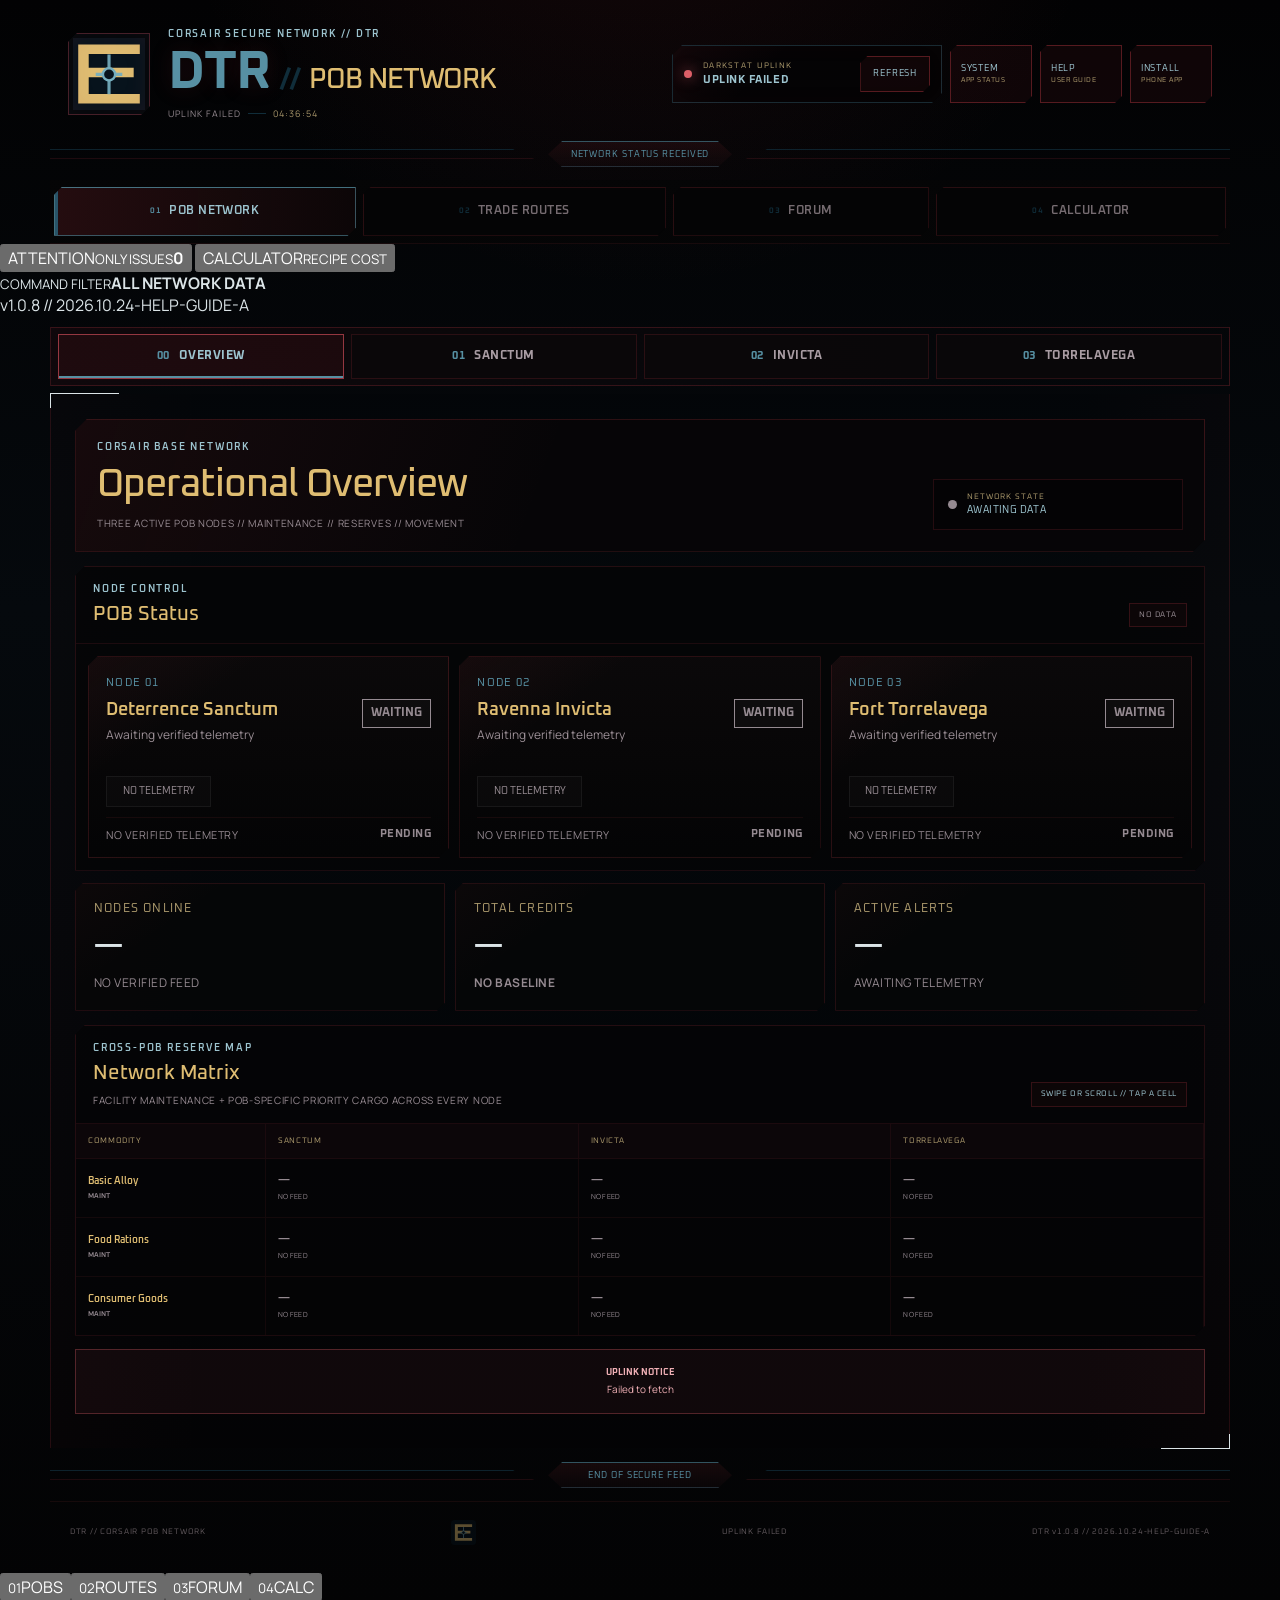
==== index.html @ 197a8290 "Add Slimy's complete searchable DTR Help Guide and 29 screenshots with mobile HELP button and PWA ca" ====
<!doctype html>
<html lang="en">
<head>
  <meta charset="utf-8">
  <meta name="viewport" content="width=device-width,initial-scale=1,viewport-fit=cover">
  <meta name="theme-color" content="#050506">
  <meta name="description" content="DTR Corsair POB Network Control">
  <meta name="application-name" content="DTR Control">
  <meta name="mobile-web-app-capable" content="yes">
  <meta name="apple-mobile-web-app-capable" content="yes">
  <meta name="apple-mobile-web-app-status-bar-style" content="black-translucent">
  <meta name="apple-mobile-web-app-title" content="DTR Control">
  <title>DTR // POB Network</title>
  <link rel="manifest" href="./manifest.webmanifest">
  <link rel="icon" type="image/png" sizes="64x64" href="./assets/favicon-64.png">
  <link rel="apple-touch-icon" sizes="180x180" href="./assets/apple-touch-icon.png">
  <link rel="preconnect" href="https://fonts.googleapis.com">
  <link rel="preconnect" href="https://fonts.gstatic.com" crossorigin>
  <link href="https://fonts.googleapis.com/css2?family=Manrope:wght@400;500;600;700&family=Oxanium:wght@500;600;700&display=swap" rel="stylesheet">
  <link rel="stylesheet" href="./styles.css">
  <link rel="stylesheet" href="./enhancements.css">
  <link rel="stylesheet" href="./dtr-quality.css">
  <link rel="stylesheet" href="./dtr-uplink.css">
  <link rel="stylesheet" href="./dtr-responsive.css">
  <link rel="stylesheet" href="./dtr-calculator.css">
  <link rel="stylesheet" href="./dtr-production.css">
  <link rel="stylesheet" href="./dtr-shipyard.css">
  <link rel="stylesheet" href="./dtr-calculator-mobile.css">
  <link rel="stylesheet" href="./dtr-forum.css">
  <link rel="stylesheet" href="./dtr-avatar.css">
  <link rel="stylesheet" href="./dtr-trade-routes.css">
  <link rel="stylesheet" href="./dtr-ships.css">
</head>
<body>
  <div class="ambient-grid" aria-hidden="true"></div>
  <div class="offline-banner" id="offlineBanner" role="status" aria-live="polite" hidden><strong>OFFLINE MODE</strong><span>LAST VERIFIED CACHE // LIVE TELEMETRY PAUSED</span></div>

  <header class="topbar">
    <div class="brand-shell">
      <div class="brand-sigil" aria-hidden="true"></div>
      <div class="brand-copy">
        <p class="eyebrow">CORSAIR SECURE NETWORK // DTR</p>
        <h1><span class="brand-main">DTR</span><span class="brand-slash">//</span><span class="brand-sub">POB NETWORK</span></h1>
        <div class="brand-meta">
          <span id="headerFreshness" aria-live="polite">AWAITING TELEMETRY</span><i></i>
          <span id="headerClock">--:--:--</span>
        </div>
      </div>
    </div>

    <div class="header-actions">
      <div class="uplink" id="uplink">
        <span class="status-dot" aria-hidden="true"></span>
        <div class="uplink-copy"><small>DARKSTAT UPLINK</small><strong id="statusText">CONNECTING</strong></div>
        <button id="refreshButton" type="button" aria-label="Refresh Darkstat telemetry">REFRESH</button>
      </div>
      <button class="system-button" id="systemButton" type="button" aria-haspopup="dialog" aria-controls="systemPanel"><span>SYSTEM</span><small>APP STATUS</small></button>
      <a class="system-button" id="helpButton" href="./help/guide.html" target="_blank" rel="noopener noreferrer" aria-label="Open the DTR user guide in a new tab"><span>HELP</span><small>USER GUIDE</small></a>
      <button class="install-button" id="installButton" type="button"><span>INSTALL</span><small>PHONE APP</small></button>
    </div>
  </header>

  <div class="transmission-rail" aria-hidden="true"><span>NETWORK STATUS RECEIVED</span></div>

  <nav class="tabs" id="tabs" aria-label="DTR main sections">
    <button class="tab active" type="button" data-view="overview"><span>01</span>POB NETWORK</button>
    <button class="tab" type="button" data-view="trade-routes"><span>02</span>TRADE ROUTES</button>
    <button class="tab" type="button" data-view="forum"><span>03</span>FORUM</button>
    <button class="tab" type="button" data-view="calculator"><span>04</span>CALCULATOR</button>
  </nav>
  <nav class="dtr-pob-subtabs" id="pobTabs" aria-label="POB network views">
    <button class="pob-tab active" type="button" data-view="overview"><span>00</span>OVERVIEW</button>
    <button class="pob-tab" type="button" data-view="deterrence-sanctum"><span>01</span>SANCTUM</button>
    <button class="pob-tab" type="button" data-view="ravenna-invicta"><span>02</span>INVICTA</button>
    <button class="pob-tab" type="button" data-view="fort-torrelavega"><span>03</span>TORRELAVEGA</button>
  </nav>

  <main class="command-frame">
    <section id="overviewView" class="view">
      <div class="network-hero">
        <div class="network-identity">
          <p class="section-kicker">CORSAIR BASE NETWORK</p>
          <h2>Operational Overview</h2>
          <p class="section-subline">Three active POB nodes // maintenance // reserves // movement</p>
        </div>
        <div class="network-state" id="networkState"><i></i><div><small>NETWORK STATE</small><strong>AWAITING DATA</strong></div></div>
      </div>

      <section class="overview-section">
        <div class="section-head compact">
          <div><p class="section-kicker">NODE CONTROL</p><h3>POB Status</h3></div>
          <span class="freshness-chip" id="overviewSync">NO DATA</span>
        </div>
        <div class="overview-grid" id="overviewGrid"></div>
      </section>

      <div class="network-metrics">
        <article><small>NODES ONLINE</small><strong id="metricNodes">—</strong><span id="metricNodesSub">NO VERIFIED FEED</span></article>
        <article><small>TOTAL CREDITS</small><strong id="metricCredits">—</strong><span id="metricCreditsDelta">NO BASELINE</span></article>
        <article><small>ACTIVE ALERTS</small><strong id="metricAlerts">—</strong><span id="metricAlertsSub">MAINTENANCE + HEALTH</span></article>
      </div>

      <section class="matrix-panel">
        <div class="section-head compact">
          <div>
            <p class="section-kicker">CROSS-POB RESERVE MAP</p>
            <h3>Network Matrix</h3>
            <p class="section-subline">Facility maintenance + POB-specific priority cargo across every node</p>
          </div>
          <span class="matrix-hint">SWIPE OR SCROLL // TAP A CELL</span>
        </div>
        <div class="matrix-wrap" id="networkMatrix"></div>
      </section>
    </section>

    <section id="tradeRoutesView" class="view dtr-routes-view" hidden>
      <div class="dtr-routes-hero"><div><p class="section-kicker">DTR TRADE INTELLIGENCE</p>
        <h2>Trade Routes</h2><p>LOADING TRADE ROUTE PLANNER...</p></div></div>
    </section>

    <section id="calculatorView" class="view calculator-view" hidden>
      <div class="calculator-empty">LOADING RECIPE CATALOG…</div>
    </section>


    <section id="forumView" class="view dtr-forum-view" hidden>
      <header class="dtr-forum-hero">
        <div><p class="section-kicker">CORSAIR SECURE NETWORK // COMMUNICATIONS</p><h2>Forum Tools</h2><p>COMPOSE TRANSMISSIONS OR CREATE A FRAMED CHARACTER PORTRAIT.</p></div>
        <em>LOCAL DRAFTS // NO ACCOUNT REQUIRED</em>
      </header>
      <nav class="dtr-forum-tool-tabs" aria-label="Choose a forum tool">
        <button id="dtrForumToolComposer" type="button" data-forum-tool="composer" aria-pressed="true"><span>01</span> FORUM COMPOSER</button>
        <button id="dtrForumToolAvatar" type="button" data-forum-tool="avatar" aria-pressed="false"><span>02</span> AVATAR FRAME</button>
      </nav>
      <div id="dtrForumComposerWorkspace" aria-label="Forum transmission composer">
      <p class="dtr-forum-copy-feedback" id="dtrForumCopyFeedback" role="status" aria-live="polite" hidden></p>
      <nav class="dtr-forum-lenses" role="tablist" aria-label="Forum composer views">
        <button type="button" role="tab" data-forum-lens="write" aria-controls="dtrForumWrite" aria-selected="true">01 WRITE</button>
        <button type="button" role="tab" data-forum-lens="preview" aria-controls="dtrForumPreviewPanel" aria-selected="false">02 PREVIEW</button>
        <button type="button" role="tab" data-forum-lens="code" aria-controls="dtrForumCodePanel" aria-selected="false">03 BB CODE</button>
      </nav>
      <div class="dtr-forum-grid">
        <section class="dtr-forum-panel" id="dtrForumWrite" data-forum-panel="write" aria-label="Write transmission">
          <div class="dtr-forum-panel-head"><strong>01 // WRITE TRANSMISSION</strong><small id="dtrForumCount">0 CHARACTERS</small></div>
          <div class="dtr-forum-fields">
            <label class="dtr-forum-field wide"><span>LOAD SAVED SENDER</span><select id="dtrForumSenderList"><option value="">CUSTOM / ENTER SENDER</option></select><small>ANY CHARACTER MAY SEND. PROFILES ARE STORED ON THIS DEVICE.</small></label>
            <label class="dtr-forum-field"><span>SENDER ID</span><input id="dtrForum_sender" data-forum-field maxlength="100" placeholder="Character or organisation name"></label>
            <label class="dtr-forum-field"><span>ROLE / SIGNATURE TITLE</span><input id="dtrForum_role" data-forum-field maxlength="110" placeholder="Optional rank or title"></label>
            <label class="dtr-forum-field wide"><span>PERSONAL SENDER IMAGE / LEFT (OPTIONAL)</span><input id="dtrForum_leftImage" data-forum-field inputmode="url" type="url" placeholder="https://example.com/your-character.gif"><small>PASTE YOUR OWN CHARACTER IMAGE OR GIF URL. LEFT BLANK BY DEFAULT. SAVED WITH THE SENDER PROFILE.</small></label>
            <label class="dtr-forum-field"><span>LOCATION</span><input id="dtrForum_location" data-forum-field maxlength="150" placeholder="Origin of transmission"></label>
            <label class="dtr-forum-field"><span>RECIPIENT</span><input id="dtrForum_recipient" data-forum-field maxlength="160" placeholder="Recipient / office / organisation"></label>
            <label class="dtr-forum-field"><span>ENCRYPTION</span><input id="dtrForum_encryption" data-forum-field maxlength="130" placeholder="High Encryption / Open Channel / etc."></label>
            <label class="dtr-forum-field"><span>INTERNAL DRAFT SUBJECT (OPTIONAL)</span><input id="dtrForum_subject" data-forum-field maxlength="160" placeholder="Only for organising drafts; not included in forum posts"></label>
            <label class="dtr-forum-field wide"><span>OPENING (OPTIONAL)</span><input id="dtrForum_opening" data-forum-field maxlength="220" placeholder="Elders, fellow Corsairs, ..."></label>
            <div class="dtr-forum-field wide">
              <label class="dtr-forum-message-label" for="dtrForum_message">MESSAGE</label>
              <div class="dtr-forum-tools" role="toolbar" aria-label="BBCode formatting tools">
                <button type="button" data-forum-format="bold">BOLD</button><button type="button" data-forum-format="italic">ITALIC</button>
                <button type="button" data-forum-format="underline">UNDERLINE</button><button type="button" data-forum-format="heading">HEADING</button>
                <button type="button" data-forum-format="quote">QUOTE</button><button type="button" data-forum-format="spoiler">SPOILER</button>
                <button type="button" data-forum-format="image">IMAGE</button><button type="button" data-forum-format="url">LINK</button>
                <button type="button" data-forum-format="list">LIST</button>
              </div>
              <textarea id="dtrForum_message" data-forum-field rows="16" spellcheck="true" placeholder="Write your transmission. Plain text is fine; you can also paste existing [spoiler] and [img] BBCode here."></textarea>
              <small>PLAIN TEXT OR BB CODE // **BOLD** AND ## HEADINGS ARE SUPPORTED.</small>
            </div>
            <label class="dtr-forum-field"><span>SIGN-OFF (OPTIONAL)</span><input id="dtrForum_closing" data-forum-field maxlength="150" placeholder="Con respeto, / Regards, ..."></label>
            <label class="dtr-forum-field"><span>DRAFT NAME</span><input id="dtrForum_draftName" data-forum-field maxlength="100" placeholder="For your local draft archive"></label>
            <details class="dtr-forum-advanced">
              <summary>VISUAL SETTINGS // IMAGE URLS</summary>
              <p class="dtr-forum-image-note">The top banner and footer are optional. The personal sender image is set above. The DTR serpent crest on the right is permanent and cannot be replaced.</p>
              <div class="dtr-forum-fields">
                <label class="dtr-forum-field wide"><span>TOP BANNER</span><input id="dtrForum_topImage" data-forum-field inputmode="url" placeholder="https://..."></label>
                <div class="dtr-forum-field dtr-forum-fixed-crest" aria-label="Fixed DTR serpent logo on right"><strong>DTR SERPENT CREST / RIGHT (FIXED)</strong><img src="https://i.imgur.com/QFFOGWY.png" alt="Red DTR Corsair serpent emblem" loading="lazy"><small>ALWAYS SHOWN ON THE RIGHT OF THE MESSAGE HEADER.</small></div>
                <label class="dtr-forum-field wide"><span>FOOTER IMAGE</span><input id="dtrForum_footerImage" data-forum-field inputmode="url" placeholder="https://..."></label>
              </div>
            </details>
          </div>
          <div class="dtr-forum-actions">
            <button type="button" class="primary" data-forum-action="copy">COPY BB CODE</button>
            <button type="button" data-forum-action="save">SAVE DRAFT</button>
            <button type="button" data-forum-action="saveSender">SAVE SENDER</button>
            <button type="button" data-forum-action="clear">CLEAR MESSAGE</button>
          </div>
          <div class="dtr-forum-actions">
            <select id="dtrForumDraftList" aria-label="Saved drafts"><option value="">SELECT A SAVED DRAFT</option></select>
            <button type="button" data-forum-action="load">LOAD DRAFT</button>
            <button type="button" class="danger" data-forum-action="delete">DELETE DRAFT</button>
            <button type="button" class="danger" data-forum-action="removeSender">REMOVE SENDER</button>
            <small id="dtrForumDraftCount">0 SAVED</small>
          </div>
          <p class="dtr-forum-status" id="dtrForumStatus" aria-live="polite">LOCAL AUTOSAVE ACTIVE</p>
          <p class="dtr-forum-hint">CURRENT TEXT, SAVED DRAFTS AND SENDER PROFILES STAY IN YOUR BROWSER. NOTHING IS UPLOADED TO GITHUB.</p>
        </section>
        <section class="dtr-forum-panel" id="dtrForumPreviewPanel" data-forum-panel="preview" aria-label="Live preview">
          <div class="dtr-forum-panel-head"><strong>02 // LIVE FORUM PREVIEW</strong><small>APPROXIMATE RENDER</small></div>
          <div id="dtrForumPreview" class="dtr-forum-preview-frame"></div>
          <div class="dtr-forum-actions"><button type="button" class="primary" data-forum-action="copy">COPY BB CODE</button></div>
        </section>
        <section class="dtr-forum-panel" id="dtrForumCodePanel" data-forum-panel="code" aria-label="Generated forum BBCode">
          <div class="dtr-forum-panel-head"><strong>03 // GENERATED FORUM BB CODE</strong><small>READY TO PASTE</small></div>
          <textarea id="dtrForumCode" class="dtr-forum-code" readonly spellcheck="false" aria-label="Generated forum BBCode"></textarea>
          <div class="dtr-forum-actions"><button type="button" class="primary" data-forum-action="copy">COPY BB CODE</button></div>
        </section>
      </div>
      </div>
      <section class="dtr-avatar-tool" aria-label="Forum avatar frame tool" id="dtrAvatarTool" hidden>
        <header class="dtr-avatar-header"><div><small>FORUM TOOLS // PORTRAIT EDITOR</small><h3>Avatar Frame Tool</h3>
          <p>Upload a portrait, position it beneath the DTR frame and export a finished forum avatar.</p></div><span>200 × 233 PX</span></header>
        <div class="dtr-avatar-layout">
          <div class="dtr-avatar-preview"><canvas id="dtrAvatarCanvas" width="200" height="233" aria-label="Draggable DTR avatar preview"></canvas>
            <small>DRAG THE PORTRAIT TO REPOSITION</small></div>
          <div class="dtr-avatar-controls">
            <label class="dtr-avatar-upload"><span>UPLOAD PORTRAIT</span><input id="dtrAvatarFile" type="file" accept="image/png,image/jpeg,image/webp"></label>
            <div class="dtr-avatar-fit-actions" role="group" aria-label="Portrait sizing">
              <button id="dtrAvatarFit" type="button" disabled>FIT IMAGE <small>SHOW WHOLE PORTRAIT</small></button>
              <button id="dtrAvatarFill" type="button" disabled>FILL FRAME <small>COVER THE FRAME</small></button>
            </div>
            <label for="dtrAvatarZoom">ZOOM <output id="dtrAvatarZoomValue" for="dtrAvatarZoom">100%</output>
              <input id="dtrAvatarZoom" type="range" min="0.02" max="4" step=".01" value="1" aria-label="Portrait zoom 2 to 400 percent"></label>
            <div class="dtr-avatar-move">
              <span>FINE POSITIONING <small>OR DRAG THE IMAGE</small></span>
              <div class="dtr-avatar-nudge" role="group" aria-label="Move portrait">
                <button type="button" data-avatar-nudge="left" aria-label="Move portrait left" disabled>←</button>
                <button type="button" data-avatar-nudge="up" aria-label="Move portrait up" disabled>↑</button>
                <button type="button" data-avatar-nudge="down" aria-label="Move portrait down" disabled>↓</button>
                <button type="button" data-avatar-nudge="right" aria-label="Move portrait right" disabled>→</button>
              </div>
            </div>
            <div class="dtr-avatar-actions"><button id="dtrAvatarReset" type="button" disabled>RESET POSITION</button>
              <button id="dtrAvatarDownload" class="primary" type="button" disabled>DOWNLOAD PNG</button></div>
            <p id="dtrAvatarStatus" role="status">LOADING DTR FRAME...</p>
            <p class="dtr-avatar-note">FIT shows the entire picture on a dark background; FILL covers the frame. Drag or use the arrows to reposition. Your image stays on this device. Export: original 200 × 233 px PNG.</p>
          </div>
        </div>
      </section>
    </section>

    <section id="detailView" class="view" hidden>
      <div class="base-hero">
        <div class="base-hero-copy">
          <p class="section-kicker" id="detailKicker">POB DETAIL</p>
          <h2 id="detailName">—</h2>
          <p class="location-line" id="detailLocation">Awaiting telemetry</p>
          <div class="hero-delta" id="detailDelta">NO BASELINE SNAPSHOT</div>
        </div>
        <div class="hero-sigil" aria-hidden="true"></div>
        <div class="base-hero-telemetry">
          <div class="hero-health">
            <div class="hero-health-head"><small>STRUCTURAL INTEGRITY</small><span class="health-badge" id="detailHealthBadge">—</span></div>
            <div class="meter" aria-hidden="true"><span id="healthMeter"></span></div>
          </div>
          <div class="hero-sync"><small>LAST VERIFIED SYNC</small><strong id="syncValue">—</strong><span id="syncMode">—</span></div>
        </div>
      </div>

      <div class="stat-grid compact-stats">
        <article class="stat-card"><span class="card-index">01</span><small>BASE CREDITS</small><strong id="creditsValue">—</strong><span class="delta" id="creditsDelta">—</span></article>
        <article class="stat-card"><span class="card-index">02</span><small>FREE STORAGE</small><strong id="storageValue">—</strong><span class="delta" id="storageDelta">—</span></article>
      </div>

      <section class="maintenance-panel">
        <div class="section-head compact">
          <div><p class="section-kicker">FACILITY MAINTENANCE</p><h3>Daily Operating Reserves</h3><p class="section-subline">Basic Alloy // Food Rations // Consumer Goods</p></div>
          <span class="facility-state" id="facilityState">CHECKING</span>
        </div>
        <div class="maintenance-grid" id="maintenanceGrid"></div>
      </section>

      <section class="production-panel" id="productionPanel" hidden>
        <div class="section-head compact">
          <div><p class="section-kicker">TORRELAVEGA PRODUCTION</p><h3>Production Modules</h3><p class="section-subline">Wildcat Gold // Basic Alloy // live material capacity</p></div>
          <span class="production-state" id="productionState">CHECKING</span>
        </div>
        <div id="productionGrid"></div>
      </section>

      <section class="dtr-yard-panel" id="shipyardPanel" hidden>
        <div class="section-head compact">
          <div><p class="section-kicker">INVICTA // CAPITAL ASSEMBLY</p><h3>Shipyard Control</h3>
            <p class="section-subline">Murmillo // Legate // Consul // Archon // live inventory &amp; build requirements</p></div>
          <span class="dtr-yard-state" id="shipyardState">CHECKING</span>
        </div>
        <div class="dtr-yard-hulls" id="shipyardHulls" role="group" aria-label="Select an Invicta shipyard hull"></div>
        <div class="dtr-yard-detail" id="shipyardDetails" aria-live="polite"></div>
      </section>

      <section class="watch-panel">
        <div class="section-head compact">
          <div><p class="section-kicker">POB PRIORITY STOCK</p><h3>Pinned Cargo</h3><p class="section-subline">Each POB keeps its own pins // star commodities in this base's manifest</p></div>
          <span class="watch-count" id="watchCount">0 PINNED</span>
        </div>
        <div class="watch-grid" id="watchGrid"></div>
      </section>

      <section class="inventory-panel">
        <div class="inventory-head">
          <div><p class="section-kicker">CARGO MANIFEST</p><h3>Base Inventory</h3><p class="section-subline">Live stock // quotations // POB pin controls</p></div>
          <div class="inventory-tools">
            <div class="filter-segments" id="inventoryFilters">
              <button class="active" data-filter="all" type="button">ALL</button>
              <button data-filter="watch" type="button">PINNED</button>
              <button data-filter="buy" type="button">BASE BUYS</button>
              <button data-filter="sell" type="button">BASE SELLS</button>
            </div>
            <label class="search"><span class="sr-only">Search inventory</span><input id="inventorySearch" type="search" placeholder="SEARCH COMMODITIES…"></label>
          </div>
        </div>
        <div class="table-wrap">
          <table>
            <thead><tr><th>PIN</th><th>ITEM</th><th>QUANTITY</th><th>BASE BUYS</th><th>BASE SELLS</th><th>STOCK LEVEL</th></tr></thead>
            <tbody id="inventoryBody"></tbody>
          </table>
        </div>
        <div class="empty-state" id="inventoryEmpty" hidden>NO MATCHING COMMODITY FOUND.</div>
      </section>
    </section>

    <section id="errorView" class="error-box" role="alert" hidden><strong>UPLINK NOTICE</strong><span id="errorText">Darkstat could not be reached.</span></section>
  </main>

  <div class="transmission-rail transmission-rail-end" aria-hidden="true"><span>END OF SECURE FEED</span></div>
  <footer><span>DTR // CORSAIR POB NETWORK</span><span class="footer-sigil" aria-hidden="true"></span><span id="footerState">AWAITING TELEMETRY</span></footer>

  <aside class="system-overlay" id="systemPanel" role="dialog" aria-modal="true" aria-labelledby="systemTitle" hidden>
    <section class="system-sheet">
      <header><div><small>DTR NETWORK DIAGNOSTICS</small><strong id="systemTitle">SYSTEM CHECK</strong></div><button id="systemClose" type="button">CLOSE</button></header>
      <div class="system-overall" id="systemOverall"><i></i><div><strong>CHECKING</strong><span>Collecting app status.</span></div></div>
      <div class="system-grid" id="systemGrid"></div>
      <div class="system-actions"><button id="systemRefresh" type="button">RUN CHECK</button><button id="systemInstall" type="button">INSTALL APP</button></div>
    </section>
  </aside>

  <aside class="install-sheet" id="installSheet" role="dialog" aria-modal="true" aria-labelledby="installTitle" hidden>
    <div><small>DTR COMMAND APP</small><strong id="installTitle">INSTALL ON THIS DEVICE</strong><span id="installMessage">Add DTR to your home screen.</span></div>
    <div class="install-actions"><button id="installPrimary" type="button">INSTALL</button><button id="installClose" type="button">LATER</button></div>
  </aside>

  <script src="./dtr-pwa.js"></script>
  <script src="./recipe-catalog.js"></script>
  <script src="./app.js"></script>
  <script src="./dtr-procurement-prices.js"></script>
  <script src="./dtr-calculator.js"></script>
  <script src="./dtr-production.js"></script>
  <script src="./dtr-shipyard.js"></script>
  <script src="./dtr-forum.js"></script>
  <script src="./dtr-avatar.js"></script>
  <script src="./dtr-quality.js"></script>
  <script src="./dtr-uplink.js"></script>
  <script type="module" src="./dtr-trade-routes.mjs"></script>
</body>
</html>
---- styles.css ----
:root{color-scheme:dark;--bg:#05090d;--bg2:#091118;--panel:rgba(7,13,18,.94);--panel2:rgba(10,18,24,.98);--line:rgba(64,117,138,.34);--line-hot:rgba(88,153,172,.72);--red:#285367;--red-bright:#5790a3;--red-deep:#102d3a;--rose:#9dc4cf;--gold:#dfbd72;--gold-soft:#a9976b;--text:#dbe4e7;--muted:#71848c;--good:#62c998;--warn:#d2a767;--bad:#dc5f68;--sigil:none}*{box-sizing:border-box}html{min-width:320px;background:#000;scroll-behavior:smooth}body{margin:0;min-height:100vh;color:var(--text);background:radial-gradient(circle at 50% -12%,rgba(157,48,57,.13),transparent 30rem),linear-gradient(180deg,#020203,var(--bg) 38%,#030304);font-family:"Manrope",system-ui,-apple-system,"Segoe UI",sans-serif;overflow-x:hidden}body::before{content:"";position:fixed;inset:0;z-index:-3;pointer-events:none;background:linear-gradient(rgba(255,255,255,.008) 1px,transparent 1px),linear-gradient(90deg,rgba(255,255,255,.006) 1px,transparent 1px);background-size:4px 4px;mask-image:linear-gradient(to bottom,rgba(0,0,0,.65),transparent 80%)}body::after{content:"";position:fixed;inset:0;z-index:99;pointer-events:none;background:repeating-linear-gradient(to bottom,rgba(255,255,255,.008) 0,rgba(255,255,255,.008) 1px,transparent 1px,transparent 4px);opacity:.24;mix-blend-mode:soft-light}button,input{font:inherit}button{-webkit-tap-highlight-color:transparent}.modal-open{overflow:hidden}.ambient-grid{position:fixed;left:50%;top:21rem;width:min(980px,105vw);aspect-ratio:1;z-index:-2;translate:-50% 0;opacity:.022;background:var(--sigil) center/contain no-repeat;filter:grayscale(1) sepia(.5) saturate(1.5);pointer-events:none}.topbar,.tabs,.command-frame,footer,.transmission-rail{width:min(1180px,calc(100% - 32px));margin-inline:auto}.topbar{padding:28px 18px 18px;display:flex;justify-content:space-between;align-items:center;gap:24px}.brand-shell{min-width:0;display:flex;align-items:center;gap:18px}.brand-sigil{width:82px;height:82px;flex:0 0 auto;border:1px solid rgba(157,48,57,.42);background:var(--sigil) center/112% no-repeat;box-shadow:inset 0 0 0 4px rgba(0,0,0,.58),inset 0 0 24px rgba(157,48,57,.14),0 0 22px rgba(157,48,57,.08);clip-path:polygon(9px 0,100% 0,100% calc(100% - 9px),calc(100% - 9px) 100%,0 100%,0 9px)}.brand-copy{min-width:0}.eyebrow,.section-kicker{margin:0 0 6px;color:var(--rose);font-family:"Oxanium",sans-serif;font-size:10px;font-weight:600;letter-spacing:.18em}.brand-copy h1{display:flex;align-items:baseline;gap:9px;margin:0;line-height:.94;white-space:nowrap;font-family:"Oxanium",sans-serif;letter-spacing:-.035em}.brand-main{color:var(--red-bright);font-size:clamp(33px,5.8vw,54px);font-weight:700;text-shadow:0 0 22px rgba(157,48,57,.18)}.brand-slash{color:var(--red-deep);font-size:clamp(19px,3vw,29px)}.brand-sub{color:var(--gold);font-size:clamp(17px,3vw,28px);font-weight:500}.brand-meta{margin-top:9px;display:flex;align-items:center;flex-wrap:wrap;gap:7px;color:var(--gold-soft);font-size:9px;letter-spacing:.11em}.brand-meta i{width:18px;height:1px;background:var(--red-deep)}.header-actions{display:flex;align-items:stretch;gap:8px}.uplink{display:grid;grid-template-columns:auto 1fr auto;align-items:center;gap:11px;min-width:270px;padding:10px 11px;border:1px solid var(--line);background:linear-gradient(135deg,rgba(157,48,57,.08),transparent 36%),rgba(4,4,5,.92);clip-path:polygon(10px 0,100% 0,100% calc(100% - 10px),calc(100% - 10px) 100%,0 100%,0 10px);box-shadow:inset 0 0 24px rgba(157,48,57,.035)}.status-dot{width:8px;height:8px;border-radius:50%;background:var(--warn);box-shadow:0 0 14px rgba(210,167,103,.75)}.uplink-copy small{display:block;color:var(--gold-soft);font-family:"Oxanium",sans-serif;font-size:8px;letter-spacing:.16em}.uplink-copy strong{display:block;margin-top:2px;color:var(--rose);font-family:"Oxanium",sans-serif;font-size:11px;letter-spacing:.05em}.uplink button,.system-button,.install-button{border:1px solid rgba(157,48,57,.5);color:var(--rose);background:rgba(74,20,26,.18);font-family:"Oxanium",sans-serif;cursor:pointer;clip-path:polygon(7px 0,100% 0,100% calc(100% - 7px),calc(100% - 7px) 100%,0 100%,0 7px)}.uplink button{min-height:36px;padding:0 12px;font-size:9px;letter-spacing:.09em}.system-button,.install-button{min-width:82px;padding:7px 10px;display:flex;flex-direction:column;align-items:flex-start;justify-content:center;gap:1px}.system-button span,.install-button span{font-size:9px;letter-spacing:.08em}.system-button small,.install-button small{color:var(--gold-soft);font-size:7px;letter-spacing:.08em}.uplink button:hover,.system-button:hover,.install-button:hover,.uplink button:focus-visible,.system-button:focus-visible,.install-button:focus-visible{outline:none;border-color:var(--red-bright);background:rgba(157,48,57,.18)}.uplink[data-state=live] .status-dot{background:var(--good);box-shadow:0 0 14px rgba(98,201,152,.72)}.uplink[data-state=cache] .status-dot{background:var(--warn)}.uplink[data-state=error] .status-dot{background:var(--bad);box-shadow:0 0 14px rgba(220,95,104,.72)}.offline-banner{position:sticky;top:0;z-index:120;padding:8px 14px;display:flex;justify-content:center;gap:10px;background:#351015;border-bottom:1px solid var(--line-hot);color:var(--rose);font:9px "Oxanium",sans-serif;letter-spacing:.08em}.offline-banner span{color:var(--gold-soft)}.transmission-rail{position:relative;height:31px;margin-top:1px;margin-bottom:10px;display:flex;align-items:center;justify-content:center;color:var(--red-bright);font:9px "Oxanium",sans-serif;letter-spacing:.1em;text-transform:uppercase}.transmission-rail::before,.transmission-rail::after{content:"";position:absolute;top:50%;width:calc(50% - 105px);height:8px;translate:0 -50%;border-top:1px solid var(--red-deep);border-bottom:1px solid rgba(157,48,57,.18)}.transmission-rail::before{left:0;clip-path:polygon(0 0,calc(100% - 22px) 0,100% 100%,0 100%)}.transmission-rail::after{right:0;clip-path:polygon(22px 0,100% 0,100% 100%,0 100%)}.transmission-rail span{position:relative;min-width:184px;padding:7px 18px 6px;border-top:1px solid var(--line-hot);border-bottom:1px solid var(--line);text-align:center;background:linear-gradient(180deg,rgba(157,48,57,.12),rgba(157,48,57,.035));clip-path:polygon(14px 0,calc(100% - 14px) 0,100% 50%,calc(100% - 14px) 100%,14px 100%,0 50%)}.tabs{position:sticky;top:0;z-index:80;padding:7px 4px;display:flex;gap:7px;overflow-x:auto;background:linear-gradient(180deg,rgba(5,5,6,.98),rgba(5,5,6,.9));backdrop-filter:blur(12px);border-bottom:1px solid rgba(157,48,57,.12);scrollbar-width:thin;scrollbar-color:var(--red-deep) transparent}.tab{flex:1 0 auto;min-height:43px;padding:0 14px;display:inline-flex;align-items:center;justify-content:center;gap:8px;border:1px solid rgba(157,48,57,.24);color:#766c71;background:rgba(5,5,6,.76);font:600 10px "Oxanium",sans-serif;letter-spacing:.04em;cursor:pointer;clip-path:polygon(8px 0,100% 0,100% calc(100% - 8px),calc(100% - 8px) 100%,0 100%,0 8px)}.tab span{color:var(--red-deep);font-size:8px}.tab:hover{color:var(--rose);border-color:rgba(157,48,57,.45)}.tab.active{color:var(--rose);border-color:var(--line-hot);background:linear-gradient(90deg,rgba(157,48,57,.2),rgba(157,48,57,.04)),rgba(7,5,6,.96);box-shadow:inset 3px 0 0 var(--red)}.tab.active span{color:var(--red-bright)}.command-frame{position:relative;margin-top:8px;padding:25px 24px 34px;border-left:1px solid rgba(157,48,57,.2);border-right:1px solid rgba(157,48,57,.2);background:linear-gradient(90deg,rgba(157,48,57,.024),transparent 13%,transparent 87%,rgba(157,48,57,.024)),rgba(0,0,0,.13)}.command-frame::before,.command-frame::after{content:"";position:absolute;width:68px;height:14px;border-color:var(--red-deep);pointer-events:none}.command-frame::before{left:-1px;top:-1px;border-left:1px solid;border-top:1px solid}.command-frame::after{right:-1px;bottom:-1px;border-right:1px solid;border-bottom:1px solid}.network-hero,.base-hero{position:relative;overflow:hidden;display:flex;align-items:flex-end;justify-content:space-between;gap:20px;padding:21px;border:1px solid rgba(157,48,57,.25);background:linear-gradient(110deg,rgba(157,48,57,.11),transparent 42%),rgba(7,6,7,.82);clip-path:polygon(12px 0,100% 0,100% calc(100% - 12px),calc(100% - 12px) 100%,0 100%,0 12px)}.network-hero h2,.base-hero h2{margin:0;color:var(--gold);font:500 clamp(25px,4vw,39px) "Oxanium",sans-serif;letter-spacing:-.025em}.section-subline,.location-line{margin:7px 0 0;color:#6f646a;font-size:10px;letter-spacing:.07em;text-transform:uppercase}.network-state{display:flex;align-items:center;gap:10px;min-width:250px;padding:12px 14px;border:1px solid rgba(157,48,57,.22);background:rgba(0,0,0,.34)}.network-state i,.system-overall i{width:9px;height:9px;border-radius:50%;background:var(--muted)}.network-state small{display:block;color:var(--gold-soft);font:8px "Oxanium",sans-serif;letter-spacing:.11em}.network-state strong{display:block;margin-top:2px;color:var(--rose);font:10px "Oxanium",sans-serif;letter-spacing:.04em}.network-state[data-tone=good] i,.system-overall[data-tone=good] i{background:var(--good);box-shadow:0 0 12px rgba(98,201,152,.7)}.network-state[data-tone=warn] i,.system-overall[data-tone=warn] i{background:var(--warn);box-shadow:0 0 12px rgba(210,167,103,.7)}.network-state[data-tone=danger] i,.system-overall[data-tone=danger] i{background:var(--bad);box-shadow:0 0 12px rgba(220,95,104,.7)}.network-metrics{margin-top:12px;display:grid;grid-template-columns:repeat(3,minmax(0,1fr));gap:10px}.network-metrics article,.stat-card{position:relative;min-height:112px;padding:15px;border:1px solid rgba(157,48,57,.2);background:linear-gradient(145deg,rgba(157,48,57,.045),transparent 28%),rgba(6,6,7,.88);clip-path:polygon(8px 0,100% 0,100% calc(100% - 8px),calc(100% - 8px) 100%,0 100%,0 8px)}.network-metrics small,.stat-card small{display:block;color:var(--gold-soft);font:8px "Oxanium",sans-serif;letter-spacing:.1em}.network-metrics strong,.stat-card>strong{display:block;margin-top:10px;color:var(--text);font:600 clamp(19px,3vw,28px) "Oxanium",sans-serif}.network-metrics span,.stat-card .delta{display:block;margin-top:7px;color:var(--muted);font-size:9px;letter-spacing:.04em}.network-metrics span [data-tone],.delta [data-tone]{font-weight:700}.overview-section,.matrix-panel,.maintenance-panel,.priority-panel,.watch-panel,.inventory-panel{margin-top:14px;border:1px solid rgba(157,48,57,.21);background:rgba(5,5,6,.78);clip-path:polygon(10px 0,100% 0,100% calc(100% - 10px),calc(100% - 10px) 100%,0 100%,0 10px)}.section-head{display:flex;align-items:flex-end;justify-content:space-between;gap:18px;padding:16px 17px;border-bottom:1px solid rgba(157,48,57,.16)}.section-head.compact h3,.inventory-head h3{margin:0;color:var(--gold);font:500 20px "Oxanium",sans-serif}.freshness-chip,.matrix-hint,.facility-state,.alert-count,.watch-count{padding:6px 9px;border:1px solid rgba(157,48,57,.28);color:var(--rose);background:rgba(74,20,26,.11);font:8px "Oxanium",sans-serif;letter-spacing:.07em;white-space:nowrap}.overview-grid{padding:12px;display:grid;grid-template-columns:repeat(3,minmax(0,1fr));gap:10px}.base-card{position:relative;min-width:0;padding:17px 15px 13px;border:1px solid rgba(157,48,57,.25);color:var(--text);background:linear-gradient(145deg,rgba(157,48,57,.08),transparent 27%),linear-gradient(180deg,rgba(11,9,10,.96),rgba(4,4,5,.96));cursor:pointer;clip-path:polygon(10px 0,100% 0,100% calc(100% - 10px),calc(100% - 10px) 100%,0 100%,0 10px);transition:.18s}.base-card:hover{transform:translateY(-2px);border-color:var(--line-hot)}.base-card[data-state=missing]{opacity:.62;border-style:dashed}.node-id{display:block;margin-bottom:9px;color:var(--red-bright);font:8px "Oxanium",sans-serif;letter-spacing:.12em}.base-card-head{display:flex;justify-content:space-between;gap:10px;align-items:flex-start}.base-card h3{margin:0;color:var(--gold);font:600 16px "Oxanium",sans-serif}.where{min-height:31px;margin:5px 0 0;color:#70666b;font-size:9px;line-height:1.45}.health-pill,.health-badge{display:inline-flex;align-items:center;justify-content:center;border:1px solid currentColor;color:var(--muted);background:rgba(255,255,255,.02);font:700 9px "Oxanium",sans-serif;white-space:nowrap}.health-pill{padding:5px 7px}.health-badge{min-width:82px;padding:10px 13px;font-size:13px}.base-card-stats{margin-top:13px;display:grid;grid-template-columns:1fr 1fr;gap:8px}.base-card-stats>div{padding-top:8px;border-top:1px solid rgba(157,48,57,.12)}.base-card-stats>div:last-child{grid-column:1/-1}.base-card-stats small{display:block;color:var(--muted);font-size:7px;letter-spacing:.08em}.base-card-stats strong{display:block;margin-top:3px;color:var(--text);font:600 11px "Oxanium",sans-serif}.base-card-stats em{display:block;margin-top:3px;font-style:normal;font-size:8px}.maintenance-mini{margin-top:12px;display:grid;grid-template-columns:repeat(3,1fr);gap:5px}.maintenance-mini>span{padding:6px 5px;border:1px solid rgba(255,255,255,.06);background:rgba(255,255,255,.015);color:var(--muted);font:7px "Oxanium",sans-serif;text-align:center}.maintenance-mini b{display:block;margin-top:2px;color:inherit;font-size:9px}.base-card-footer{margin-top:10px;padding-top:9px;border-top:1px solid rgba(157,48,57,.12);display:flex;justify-content:space-between;gap:8px;color:var(--muted);font-size:7px;letter-spacing:.05em}.base-card-footer b{font:700 7px "Oxanium",sans-serif}.matrix-wrap{overflow-x:auto}.matrix-table{min-width:620px}.matrix-row{display:grid;grid-template-columns:190px repeat(3,minmax(130px,1fr));border-bottom:1px solid rgba(157,48,57,.1)}.matrix-row:last-child{border-bottom:0}.matrix-row>strong,.matrix-row>span,.matrix-row>button{min-height:58px;padding:9px 12px;display:flex;flex-direction:column;justify-content:center;border:0;border-right:1px solid rgba(157,48,57,.1);background:transparent;color:var(--text);text-align:left}.matrix-row>button{cursor:pointer}.matrix-row>button:hover{background:rgba(157,48,57,.08)}.matrix-row>strong{color:var(--gold);font:600 10px "Oxanium",sans-serif}.matrix-row>strong small{margin-top:3px;color:var(--muted);font-size:7px}.matrix-row>button b{font:600 12px "Oxanium",sans-serif}.matrix-row>button small{margin-top:3px;color:inherit;font-size:7px;letter-spacing:.04em}.matrix-head{background:rgba(157,48,57,.05)}.matrix-head>span{min-height:34px;color:var(--gold-soft);font:8px "Oxanium",sans-serif;letter-spacing:.08em}.base-hero{margin-bottom:11px}.base-hero-copy{position:relative;z-index:2}.hero-sigil{position:absolute;right:100px;top:50%;width:150px;aspect-ratio:1;translate:0 -50%;opacity:.055;background:var(--sigil) center/contain no-repeat}.hero-delta{margin-top:10px;color:var(--rose);font:8px "Oxanium",sans-serif;letter-spacing:.06em}.stat-grid{display:grid;grid-template-columns:repeat(4,minmax(0,1fr));gap:10px}.card-index{position:absolute;right:10px;top:8px;color:rgba(157,48,57,.28);font:700 20px "Oxanium",sans-serif}.meter{height:5px;margin-top:14px;border-radius:99px;overflow:hidden;background:#1c1518}.meter span{display:block;height:100%;background:var(--good);transition:width .25s}.meter[data-tone=warn] span{background:var(--warn)}.meter[data-tone=danger] span{background:var(--bad)}.detail-columns{display:grid;grid-template-columns:1.35fr .65fr;gap:12px}.maintenance-grid{padding:12px;display:grid;grid-template-columns:repeat(3,minmax(0,1fr));gap:9px}.maintenance-card{padding:13px;border:1px solid rgba(255,255,255,.06);background:rgba(255,255,255,.014)}.maintenance-title{display:flex;justify-content:space-between;gap:8px;align-items:flex-start}.maintenance-title small{display:block;color:var(--muted);font:7px "Oxanium",sans-serif;letter-spacing:.06em}.maintenance-title strong{display:block;margin-top:4px;color:var(--gold);font:600 12px "Oxanium",sans-serif}.maintenance-title>span{color:inherit;font:700 7px "Oxanium",sans-serif;white-space:nowrap}.maintenance-value{margin-top:15px;display:flex;align-items:baseline;gap:5px}.maintenance-value b{font:600 24px "Oxanium",sans-serif}.maintenance-value em{color:var(--muted);font-style:normal;font-size:8px}.maintenance-value>span{margin-left:auto;font-size:8px}.maintenance-meter{position:relative;height:6px;margin-top:11px;background:#1b1517;overflow:hidden}.maintenance-meter i{display:block;height:100%;background:currentColor;opacity:.85}.maintenance-meter mark{position:absolute;left:16.6%;top:0;width:1px;height:100%;background:#fff;opacity:.35}.maintenance-thresholds{margin-top:7px;display:flex;justify-content:space-between;gap:7px;color:var(--muted);font-size:6px;letter-spacing:.04em}.priority-list{padding:12px;display:grid;gap:7px}.priority-list article{padding:10px;display:grid;grid-template-columns:28px 1fr;gap:9px;border:1px solid rgba(255,255,255,.06);background:rgba(255,255,255,.012)}.priority-list article>span{color:inherit;font:700 10px "Oxanium",sans-serif}.priority-list strong{color:inherit;font:600 9px "Oxanium",sans-serif}.priority-list p{margin:4px 0 0;color:var(--muted);font-size:8px;line-height:1.4}.priority-empty{padding:18px;display:flex;align-items:center;gap:10px;color:var(--good)}.priority-empty i{width:8px;height:8px;border-radius:50%;background:var(--good);box-shadow:0 0 12px rgba(98,201,152,.6)}.priority-empty strong{display:block;font:600 9px "Oxanium",sans-serif}.priority-empty span{display:block;margin-top:3px;color:var(--muted);font-size:8px}.watch-grid{padding:12px;display:grid;grid-template-columns:repeat(auto-fit,minmax(160px,1fr));gap:8px}.watch-card{position:relative;padding:12px;border:1px solid rgba(157,48,57,.18);background:rgba(157,48,57,.025)}.watch-card small{display:block;color:var(--muted);font:7px "Oxanium",sans-serif}.watch-card strong{display:block;margin-top:5px;color:var(--gold);font:600 11px "Oxanium",sans-serif}.watch-card>b{display:block;margin-top:10px;font:600 20px "Oxanium",sans-serif}.watch-card>span{display:block;margin-top:5px;font-size:8px}.watch-remove{position:absolute;right:7px;top:6px;border:0;background:none;color:var(--muted);cursor:pointer;font-size:16px}.watch-empty{grid-column:1/-1;padding:18px;text-align:center;color:var(--muted);font:9px "Oxanium",sans-serif}.watch-empty small{display:block;margin-top:5px;color:#5f575b;font:8px "Manrope",sans-serif}.inventory-head{padding:16px;display:flex;align-items:flex-end;justify-content:space-between;gap:16px;border-bottom:1px solid rgba(157,48,57,.16)}.inventory-tools{display:flex;align-items:center;gap:8px;flex-wrap:wrap;justify-content:flex-end}.filter-segments{display:flex;gap:4px;overflow-x:auto}.filter-segments button{min-height:34px;padding:0 9px;border:1px solid rgba(157,48,57,.18);background:#070607;color:var(--muted);font:7px "Oxanium",sans-serif;cursor:pointer}.filter-segments button.active{border-color:var(--line-hot);color:var(--rose);background:rgba(157,48,57,.12)}.search input{width:min(230px,38vw);min-height:36px;padding:0 10px;border:1px solid rgba(157,48,57,.25);outline:0;background:#040405;color:var(--text);font-size:10px}.search input:focus{border-color:var(--red-bright)}.table-wrap{overflow-x:auto}table{width:100%;border-collapse:collapse;font-variant-numeric:tabular-nums}th,td{padding:11px 13px;border-bottom:1px solid rgba(157,48,57,.1);text-align:left}th{color:var(--gold-soft);font:7px "Oxanium",sans-serif;letter-spacing:.08em}td{font-size:10px}th:nth-child(n+3),td:nth-child(n+3){text-align:right}.item-name{color:var(--text);font-weight:700}.muted{color:var(--muted)}.watch-toggle{width:26px;height:26px;border:1px solid rgba(157,48,57,.15);background:transparent;color:#40383c;cursor:pointer}.watch-toggle.active{color:var(--gold);border-color:rgba(200,174,130,.32);background:rgba(200,174,130,.06)}.empty-state,.error-box{padding:17px;text-align:center;font-size:10px}.empty-state{color:var(--muted)}.error-box{margin-top:13px;border:1px solid rgba(220,95,104,.32);background:rgba(220,95,104,.06);color:#efafb5}.error-box strong{display:block;margin-bottom:4px;font:700 9px "Oxanium",sans-serif}[data-tone=good]{color:var(--good)!important}[data-tone=warn]{color:var(--warn)!important}[data-tone=danger]{color:var(--bad)!important}[data-tone=muted]{color:var(--muted)!important}.facility-state[data-tone=good],.alert-count[data-tone=good]{border-color:rgba(98,201,152,.28);background:rgba(98,201,152,.05)}.facility-state[data-tone=warn],.alert-count[data-tone=warn]{border-color:rgba(210,167,103,.3);background:rgba(210,167,103,.05)}.facility-state[data-tone=danger],.alert-count[data-tone=danger]{border-color:rgba(220,95,104,.34);background:rgba(220,95,104,.06)}.transmission-rail-end{margin-top:12px}footer{padding:18px 20px 28px;display:flex;justify-content:space-between;align-items:center;gap:12px;border-top:1px solid rgba(157,48,57,.12);color:#5e565a;font:8px "Oxanium",sans-serif;letter-spacing:.09em}.footer-sigil{width:25px;height:25px;background:var(--sigil) center/contain no-repeat;opacity:.4}.system-overlay{position:fixed;inset:0;z-index:140;padding:18px;display:grid;place-items:center;background:rgba(0,0,0,.74);backdrop-filter:blur(8px)}.system-sheet{width:min(720px,100%);max-height:88vh;overflow:auto;border:1px solid var(--line-hot);background:#070607;box-shadow:0 28px 80px rgba(0,0,0,.6);clip-path:polygon(12px 0,100% 0,100% calc(100% - 12px),calc(100% - 12px) 100%,0 100%,0 12px)}.system-sheet header{padding:15px 16px;display:flex;justify-content:space-between;align-items:center;border-bottom:1px solid var(--line)}.system-sheet header small{display:block;color:var(--red-bright);font:7px "Oxanium",sans-serif}.system-sheet header strong{display:block;margin-top:3px;color:var(--gold);font:600 18px "Oxanium",sans-serif}.system-sheet header button,.system-actions button{min-height:34px;padding:0 11px;border:1px solid rgba(157,48,57,.32);background:rgba(157,48,57,.07);color:var(--rose);font:8px "Oxanium",sans-serif;cursor:pointer}.system-overall{margin:12px;padding:12px;display:flex;align-items:center;gap:10px;border:1px solid rgba(157,48,57,.16);background:rgba(255,255,255,.012)}.system-overall strong{display:block;color:var(--text);font:600 10px "Oxanium",sans-serif}.system-overall span{display:block;margin-top:3px;color:var(--muted);font-size:8px}.system-grid{padding:0 12px 12px;display:grid;grid-template-columns:repeat(2,1fr);gap:8px}.system-grid article{padding:11px;border:1px solid rgba(255,255,255,.06);background:rgba(255,255,255,.01)}.system-grid small{display:block;color:var(--muted);font:7px "Oxanium",sans-serif}.system-grid strong{display:block;margin-top:5px;color:inherit;font:600 11px "Oxanium",sans-serif}.system-grid span{display:block;margin-top:4px;color:var(--muted);font-size:8px}.system-actions{padding:12px 16px;border-top:1px solid rgba(157,48,57,.12);display:flex;justify-content:flex-end;gap:7px}.install-sheet{position:fixed;z-index:150;left:50%;bottom:max(14px,env(safe-area-inset-bottom));translate:-50% 0;width:min(560px,calc(100% - 28px));padding:15px;border:1px solid var(--line-hot);background:#090708;box-shadow:0 24px 60px rgba(0,0,0,.7);display:flex;justify-content:space-between;align-items:center;gap:18px;clip-path:polygon(10px 0,100% 0,100% calc(100% - 10px),calc(100% - 10px) 100%,0 100%,0 10px)}.install-sheet small{display:block;color:var(--red-bright);font:7px "Oxanium",sans-serif}.install-sheet strong{display:block;margin-top:3px;color:var(--gold);font:600 11px "Oxanium",sans-serif}.install-sheet span{display:block;margin-top:5px;color:var(--muted);font-size:8px;line-height:1.4}.install-actions{display:flex;gap:6px}.install-actions button{min-height:34px;padding:0 10px;border:1px solid rgba(157,48,57,.3);background:rgba(157,48,57,.08);color:var(--rose);font:8px "Oxanium",sans-serif;cursor:pointer}.sr-only{position:absolute;width:1px;height:1px;padding:0;margin:-1px;overflow:hidden;clip:rect(0,0,0,0);white-space:nowrap;border:0}[hidden]{display:none!important}@media(max-width:980px){.topbar{align-items:flex-start;flex-direction:column}.header-actions{width:100%}.uplink{flex:1}.network-metrics,.stat-grid{grid-template-columns:repeat(2,1fr)}.overview-grid{grid-template-columns:repeat(2,1fr)}.detail-columns{grid-template-columns:1fr}.maintenance-grid{grid-template-columns:repeat(3,1fr)}}@media(max-width:680px){.topbar,.tabs,.command-frame,footer,.transmission-rail{width:min(100% - 18px,1180px)}.topbar{padding:19px 6px 13px;gap:13px}.brand-sigil{width:62px;height:62px}.brand-shell{gap:11px}.eyebrow{font-size:8px}.brand-main{font-size:34px}.brand-sub{font-size:17px}.brand-slash{font-size:19px}.brand-meta{font-size:7px;gap:5px}.brand-meta i{width:10px}.header-actions{display:grid;grid-template-columns:1fr auto auto;gap:5px}.uplink{min-width:0;padding:8px}.uplink button{display:none}.system-button,.install-button{min-width:67px;padding:6px}.tabs{top:0;padding-inline:0}.tab{min-height:40px;padding:0 11px;font-size:9px;flex:0 0 auto}.command-frame{padding:15px 9px 24px}.network-hero,.base-hero{padding:16px;align-items:flex-start;flex-direction:column}.network-state{min-width:0;width:100%}.network-metrics,.stat-grid,.overview-grid,.maintenance-grid{grid-template-columns:1fr}.overview-grid{padding:8px}.network-metrics{gap:7px}.network-metrics article,.stat-card{min-height:96px}.base-card-stats{grid-template-columns:1fr 1fr}.detail-columns{gap:8px}.section-head,.inventory-head{padding:13px;align-items:flex-start;flex-direction:column}.section-head.compact{flex-direction:row;align-items:flex-end}.maintenance-grid,.priority-list,.watch-grid{padding:8px}.maintenance-card{padding:11px}.inventory-tools{width:100%;justify-content:flex-start}.filter-segments{width:100%;padding-bottom:2px}.filter-segments button{flex:0 0 auto}.search{width:100%}.search input{width:100%}.table-wrap{overflow:visible}table,tbody,tr,td{display:block;width:100%}thead{display:none}tbody{padding:7px}tr{position:relative;margin-bottom:7px;padding:8px 9px 8px 42px;border:1px solid rgba(157,48,57,.12);background:rgba(255,255,255,.008)}td{padding:5px 0;border:0!important;text-align:right!important;font-size:9px}td::before{content:attr(data-label);float:left;color:var(--muted);font:7px "Oxanium",sans-serif;letter-spacing:.05em}.item-name{text-align:left!important;font-size:11px;color:var(--gold);padding-bottom:8px}.item-name::before{display:none}td:first-child{position:absolute;left:8px;top:9px;padding:0}.watch-toggle{width:27px;height:27px}.hero-sigil{right:-14px;top:18px;translate:0 0;width:110px}.health-badge{align-self:flex-start}.matrix-hint{display:none}.matrix-table{min-width:720px}.system-grid{grid-template-columns:1fr}.install-sheet{align-items:stretch;flex-direction:column}.install-actions{justify-content:flex-end}.transmission-rail::before,.transmission-rail::after{width:calc(50% - 88px)}.transmission-rail span{min-width:156px;font-size:8px}.section-head.compact h3,.inventory-head h3{font-size:17px}}@media(prefers-reduced-motion:reduce){*{scroll-behavior:auto!important;transition:none!important}}
---- enhancements.css ----
:root {
  --sigil: url("./assets/elcano-mark.svg") !important;
}

.stock-cell {
  min-width: 190px;
}

.stock-level {
  width: 100%;
  min-width: 170px;
  color: var(--muted);
}

.stock-range {
  display: flex;
  justify-content: space-between;
  gap: 10px;
  margin-bottom: 7px;
  color: var(--muted);
  font: 0.75rem "Oxanium", sans-serif;
  letter-spacing: 0.045em;
}

.stock-track {
  position: relative;
  height: 8px;
  overflow: hidden;
  background: #1a1416;
  border: 1px solid rgba(157, 48, 57, 0.16);
}

.stock-track > i {
  display: block;
  height: 100%;
  background: var(--good);
  opacity: 0.9;
  transition: width 0.22s ease;
}

.stock-track > mark {
  position: absolute;
  top: -1px;
  bottom: -1px;
  width: 2px;
  translate: -1px 0;
  background: var(--gold);
  box-shadow: 0 0 5px rgba(200, 174, 130, 0.45);
}

.stock-level[data-tone="warn"] .stock-track > i {
  background: var(--warn);
}

.stock-level[data-tone="danger"] .stock-track > i {
  background: var(--bad);
}

.stock-level[data-tone="muted"] .stock-track > i {
  background: #4a4246;
}

.stock-level.compact {
  min-width: 0;
  margin-top: 9px;
}

.stock-level.compact .stock-range {
  font-size: 0.72rem;
}

.stock-level.compact .stock-track {
  height: 7px;
}

.stock-unavailable {
  display: inline-block;
  color: var(--muted);
  font: 600 0.8rem "Oxanium", sans-serif;
}

#detailDelta,
#creditsDelta,
#storageDelta {
  display: none !important;
}

@media (max-width: 640px) {
  .stock-cell {
    min-width: 0 !important;
    padding-top: 10px !important;
  }

  .stock-level {
    min-width: 0;
  }

  .stock-track {
    height: 10px;
  }
}
---- dtr-responsive.css ----
/* DTR v0.6.3 responsive and accessibility layer */
:root {
  --muted: #958a91;
}

.tabs {
  top: var(--sticky-offset, 0px);
}

button:focus-visible,
input:focus-visible,
[tabindex]:focus-visible {
  outline: 2px solid var(--gold);
  outline-offset: 3px;
}

.tab,
.base-card,
.matrix-row > button,
.filter-segments button,
.watch-toggle,
.system-sheet button,
.install-actions button {
  touch-action: manipulation;
}

.section-subline,
.location-line,
.where {
  color: #9a8e95;
}

.filter-segments button,
.watch-toggle,
.system-sheet header button,
.system-actions button,
.install-actions button {
  min-height: 44px;
}

.watch-toggle {
  width: 44px;
  height: 44px;
  font-size: 18px;
}

.install-sheet small,
.system-sheet header small {
  font-size: 0.75rem;
}

.install-sheet strong {
  font-size: 0.9rem;
}

.install-sheet span,
.system-overall span,
.system-grid span {
  font-size: 0.8rem;
}

.install-actions button,
.system-sheet header button,
.system-actions button {
  font-size: 0.75rem;
}

.matrix-wrap {
  scrollbar-color: var(--red) #120d0f;
  overscroll-behavior-inline: contain;
}

.matrix-hint {
  white-space: normal;
  text-align: right;
  line-height: 1.4;
}

.base-hero-telemetry {
  position: relative;
  z-index: 2;
  display: grid;
  flex: 0 1 330px;
  min-width: 280px;
  gap: 9px;
}

.hero-health,
.hero-sync {
  border: 1px solid rgba(157, 48, 57, 0.22);
  background: rgba(0, 0, 0, 0.32);
}

.hero-health {
  padding: 10px 11px;
}

.hero-health-head {
  display: flex;
  align-items: center;
  justify-content: space-between;
  gap: 12px;
}

.hero-health-head small,
.hero-sync small {
  color: var(--gold-soft);
  font: 0.75rem "Oxanium", sans-serif;
  letter-spacing: 0.08em;
}

.hero-health .health-badge {
  min-width: 72px;
  padding: 7px 10px;
  font-size: 0.9rem;
}

.hero-health .meter {
  height: 6px;
  margin-top: 10px;
}

.hero-health .meter > span[data-tone="warn"] {
  background: var(--warn);
}

.hero-health .meter > span[data-tone="danger"] {
  background: var(--bad);
}

.hero-health .meter > span[data-tone="muted"] {
  background: var(--muted);
}

.hero-sync {
  display: grid;
  grid-template-columns: minmax(0, 1fr) auto;
  align-items: baseline;
  gap: 4px 10px;
  padding: 9px 11px;
}

.hero-sync strong {
  color: var(--text);
  font: 600 1rem "Oxanium", sans-serif;
}

.hero-sync span {
  grid-column: 1 / -1;
  color: var(--muted);
  font-size: 0.75rem;
  letter-spacing: 0.04em;
}

.compact-stats {
  grid-template-columns: repeat(2, minmax(0, 1fr));
}

.stock-range.is-fixed {
  justify-content: flex-start;
  color: var(--gold-soft);
}

@media (min-width: 981px) {
  .network-metrics article {
    min-height: 128px;
    padding: 18px;
  }

  .network-metrics small {
    font-size: 0.75rem;
  }

  .network-metrics strong {
    margin-top: 12px;
    font-size: clamp(1.8rem, 1.5vw, 2.25rem);
  }

  .network-metrics span {
    margin-top: 9px;
    font-size: 0.75rem;
  }

  .base-card {
    padding: 19px 17px 15px;
  }

  .node-id {
    font-size: 0.7rem;
  }

  .base-card h3 {
    font-size: 1.1rem;
  }

  .where {
    min-height: 38px;
    font-size: 0.75rem;
  }

  .health-pill {
    padding: 6px 8px;
    font-size: 0.75rem;
  }

  .base-card-stats > div:last-child {
    grid-column: auto;
  }

  .base-card-stats small {
    font-size: 0.68rem;
  }

  .base-card-stats strong {
    margin-top: 5px;
    font-size: 1rem;
  }

  .maintenance-mini > span {
    padding: 8px 5px;
    font-size: 0.65rem;
  }

  .maintenance-mini b {
    margin-top: 4px;
    font-size: 0.82rem;
  }

  .base-card-footer,
  .base-card-footer b {
    font-size: 0.68rem;
  }
}

.dtr-uplink-head > span,
.dtr-uplink-actions > span,
.dtr-uplink-state small,
.dtr-uplink-grid small {
  font-size: 0.7rem;
}

@media (max-width: 680px) {
  .topbar {
    gap: 8px;
    padding: 12px 6px 8px;
  }

  .brand-shell {
    gap: 10px;
  }

  .brand-sigil {
    width: 58px;
    height: 58px;
  }

  .eyebrow {
    margin-bottom: 3px;
    font-size: 0.52rem;
    letter-spacing: 0.14em;
  }

  .brand-copy h1 {
    gap: 6px;
  }

  .brand-main {
    font-size: 1.95rem;
  }

  .brand-slash {
    font-size: 1.05rem;
  }

  .brand-sub {
    font-size: 0.96rem;
  }

  .brand-meta {
    gap: 5px;
    margin-top: 5px;
    font-size: 0.52rem;
  }

  .header-actions {
    grid-template-columns: minmax(0, 1fr) auto auto;
    gap: 5px;
    min-height: 52px;
  }

  .uplink {
    grid-template-columns: auto minmax(0, 1fr) auto;
    gap: 8px;
    min-height: 52px;
    padding: 6px 8px;
  }

  .uplink-copy {
    min-width: 0;
  }

  .uplink-copy small,
  .uplink-copy strong {
    overflow: hidden;
    text-overflow: ellipsis;
    white-space: nowrap;
  }

  .uplink-copy small {
    font-size: 0.62rem;
  }

  .uplink-copy strong {
    font-size: 0.78rem;
  }

  .uplink button {
    display: inline-flex;
    align-items: center;
    justify-content: center;
    min-width: 56px;
    min-height: 44px;
    padding: 0 9px;
    font-size: 0.7rem;
  }

  .system-button,
  .install-button {
    min-width: 62px;
    min-height: 52px;
    padding: 5px 7px;
  }

  .system-button span,
  .install-button span {
    font-size: 0.7rem;
  }

  .system-button small,
  .install-button small {
    font-size: 0.6rem;
  }

  .transmission-rail {
    display: none;
  }

  .command-frame {
    margin-top: 0;
  }

  .network-metrics,
  .overview-grid,
  .maintenance-grid {
    grid-template-columns: 1fr;
  }

  .stat-grid {
    grid-template-columns: repeat(2, minmax(0, 1fr));
  }

  .stat-grid .stat-card:first-child,
  .stat-grid .stat-card:last-child {
    grid-column: 1 / -1;
  }

  .compact-stats .stat-card:first-child,
  .compact-stats .stat-card:last-child {
    grid-column: auto;
  }

  .base-hero {
    gap: 14px;
  }

  .base-hero-telemetry {
    width: 100%;
    min-width: 0;
    grid-template-columns: minmax(0, 1fr) minmax(118px, 0.62fr);
    align-items: stretch;
  }

  .hero-sync {
    display: flex;
    flex-direction: column;
    align-items: flex-start;
    justify-content: center;
    gap: 3px;
  }

  .hero-sync strong {
    font-size: 0.9rem;
  }

  .hero-sync span {
    font-size: 0.72rem;
    line-height: 1.35;
  }

  .matrix-hint {
    display: inline-flex;
    max-width: 145px;
    font-size: 0.7rem;
  }

  .matrix-table {
    min-width: 550px;
  }

  .matrix-row {
    grid-template-columns: 150px repeat(3, minmax(112px, 1fr));
  }

  .matrix-row > strong,
  .matrix-head > span:first-child {
    position: sticky;
    left: 0;
    z-index: 3;
    background: #090708;
    box-shadow: 8px 0 14px rgba(0, 0, 0, 0.38);
  }

  .matrix-head > span:first-child {
    z-index: 4;
  }

  .filter-segments button {
    padding-inline: 13px;
    font-size: 0.72rem;
  }

  td {
    font-size: 0.82rem;
  }

  td::before {
    font-size: 0.7rem;
  }

  .item-name {
    font-size: 0.95rem;
  }

  .install-actions {
    width: 100%;
    display: grid;
    grid-template-columns: 1fr 1fr;
  }

  .install-actions button {
    min-height: 48px;
  }

  .dtr-uplink-grid > div:last-child {
    grid-column: 1 / -1;
    padding: 0 0 10px;
    border-bottom: 0;
  }
}

@media (max-width: 390px) {
  .brand-sigil {
    width: 56px;
    height: 56px;
  }

  .brand-main {
    font-size: 31px;
  }

  .brand-sub {
    font-size: 15px;
  }

  .system-button,
  .install-button {
    min-width: 58px;
  }

  .uplink button {
    min-width: 52px;
    padding-inline: 7px;
    font-size: 0.7rem;
  }

  .base-hero-telemetry {
    grid-template-columns: 1fr;
  }

  .hero-sync {
    display: grid;
    grid-template-columns: minmax(0, 1fr) auto;
  }
}

@media (orientation: landscape) and (max-height: 560px) and (max-width: 1000px) {
  .topbar {
    width: min(1180px, calc(100% - 24px));
    flex-direction: row;
    align-items: center;
    gap: 14px;
    padding: 9px 0;
  }

  .brand-shell {
    flex: 0 1 340px;
    gap: 9px;
  }

  .brand-sigil {
    width: 52px;
    height: 52px;
  }

  .eyebrow {
    margin-bottom: 2px;
    font-size: 0.48rem;
  }

  .brand-main {
    font-size: 1.85rem;
  }

  .brand-slash {
    font-size: 1rem;
  }

  .brand-sub {
    font-size: 0.9rem;
  }

  .brand-meta {
    margin-top: 4px;
    font-size: 0.48rem;
  }

  .header-actions {
    display: grid;
    flex: 1 1 auto;
    grid-template-columns: minmax(180px, 1fr) auto auto;
    gap: 5px;
    width: auto;
    min-width: 0;
  }

  .uplink {
    min-width: 0;
    min-height: 52px;
    padding: 6px 8px;
  }

  .uplink button,
  .system-button,
  .install-button {
    min-height: 44px;
  }

  .transmission-rail {
    display: none;
  }

  .dtr-quickbar-inner {
    min-height: 46px;
    padding-block: 3px;
  }
}

/* Help Guide button: same header treatment as SYSTEM, with 4-up mobile controls. */
#helpButton{text-decoration:none;box-sizing:border-box;align-self:stretch;color:var(--rose)}
#helpButton:visited{color:var(--rose)}
#helpButton:focus-visible{outline:2px solid var(--gold);outline-offset:2px}
@media(max-width:680px){
 .header-actions{grid-template-columns:minmax(0,1fr) repeat(3,minmax(52px,auto))}
 .header-actions .uplink{min-width:0;gap:5px}
 #helpButton{min-width:52px;padding:5px 6px}
}
@media(max-width:390px){
 .header-actions{gap:4px;grid-template-columns:minmax(0,1fr) repeat(3,minmax(48px,auto))}
 #helpButton{min-width:48px;padding:5px 4px}
 #helpButton small{font-size:.52rem}
}
@media(orientation:landscape) and (max-height:560px) and (max-width:1000px){
 .header-actions{grid-template-columns:minmax(125px,1fr) repeat(3,minmax(48px,auto));gap:5px}
 .brand-shell{flex-basis:300px}
}
---- dtr-production.css ----
/* DTR production modules. Shared desk layout: Food | Alloy / Prototypes | Exotics.
   On Torrelavega, Wildcat Gold occupies Food's top-left slot instead. */
.production-panel {
  margin-top: 14px;
  overflow: hidden;
  border: 1px solid rgba(157, 48, 57, 0.24);
  background: linear-gradient(135deg, rgba(157, 48, 57, 0.05), transparent 24%), rgba(5, 5, 6, 0.82);
  clip-path: polygon(10px 0, 100% 0, 100% calc(100% - 10px), calc(100% - 10px) 100%, 0 100%, 0 10px);
}

.production-state,
.production-card-state {
  padding: 6px 9px;
  border: 1px solid currentColor;
  background: rgba(74, 20, 26, 0.11);
  font: 700 0.68rem "Oxanium", sans-serif;
  letter-spacing: 0.07em;
  white-space: nowrap;
}

#productionGrid {
  padding: 10px;
  display: grid;
  grid-template-columns: repeat(2, minmax(0, 1fr));
  gap: 10px;
}

/* Explicit positions retain the same left/right meaning on every POB.
   Absent modules do not render placeholder cards; on tablets and phones the
   markup order becomes a compact single column. */
@media (min-width: 981px) {
  #productionGrid > .production-card[data-layout-slot="top-left"] { grid-column: 1; grid-row: 1; }
  #productionGrid > .production-card[data-layout-slot="top-right"] { grid-column: 2; grid-row: 1; }
  #productionGrid > .production-card[data-layout-slot="bottom-left"] { grid-column: 1; grid-row: 2; }
  #productionGrid > .production-card[data-layout-slot="bottom-right"] { grid-column: 2; grid-row: 2; }
  #productionGrid[data-modules="1"] > .production-card[data-layout-slot] { grid-column: 1 / -1; grid-row: 1; }
}

.production-card {
  position: relative;
  min-width: 0;
  overflow: hidden;
  border: 1px solid rgba(157, 48, 57, 0.25);
  background:
    linear-gradient(115deg, rgba(157, 48, 57, 0.075), transparent 32%),
    linear-gradient(180deg, rgba(10, 9, 10, 0.98), rgba(3, 3, 4, 0.98));
  box-shadow: inset 3px 0 0 currentColor;
  clip-path: polygon(10px 0, 100% 0, 100% calc(100% - 10px), calc(100% - 10px) 100%, 0 100%, 0 10px);
}

.production-card::after {
  content: "";
  position: absolute;
  right: -28px;
  top: 10px;
  width: 130px;
  aspect-ratio: 1;
  pointer-events: none;
  opacity: 0.022;
  background: var(--sigil) center / contain no-repeat;
}

.production-card > header {
  position: relative;
  z-index: 1;
  min-height: 72px;
  padding: 12px 13px;
  display: flex;
  align-items: flex-start;
  justify-content: space-between;
  gap: 10px;
  border-bottom: 1px solid rgba(157, 48, 57, 0.14);
}

.production-card > header small,
.production-metrics small,
.production-materials small,
.production-card > footer small {
  color: var(--muted);
  font: 0.62rem "Oxanium", sans-serif;
  letter-spacing: 0.065em;
}

.production-card h4 {
  margin: 4px 0 0;
  color: var(--gold);
  font: 600 clamp(1.25rem, 2.8vw, 1.65rem) "Oxanium", sans-serif;
  letter-spacing: -0.02em;
}

.production-command {
  position: relative;
  z-index: 1;
  padding: 9px 11px;
  display: grid;
  grid-template-columns: auto 1fr auto;
  align-items: center;
  gap: 8px;
  border-bottom: 1px solid rgba(157, 48, 57, 0.12);
}

.production-command p {
  margin: 0;
  color: var(--gold-soft);
  font: 0.68rem "Oxanium", sans-serif;
  letter-spacing: 0.06em;
  white-space: nowrap;
}

.production-command p strong { color: var(--text); font-size: 0.88rem; }
.production-command > span { color: var(--good); font: 700 0.61rem "Oxanium", sans-serif; letter-spacing: 0.05em; text-align: right; }

.production-command button {
  min-height: 42px;
  padding: 0 12px;
  border: 1px solid rgba(200, 174, 130, 0.5);
  background: linear-gradient(90deg, rgba(200, 174, 130, 0.11), rgba(157, 48, 57, 0.07));
  color: var(--gold);
  font: 700 0.68rem "Oxanium", sans-serif;
  letter-spacing: 0.055em;
  cursor: pointer;
  clip-path: polygon(7px 0, 100% 0, 100% calc(100% - 7px), calc(100% - 7px) 100%, 0 100%, 0 7px);
}

.production-command button:hover,
.production-command button:focus-visible {
  outline: none;
  border-color: var(--gold);
  background: rgba(200, 174, 130, 0.14);
}

.production-metrics {
  display: grid;
  grid-template-columns: repeat(3, minmax(0, 1fr));
  border-bottom: 1px solid rgba(157, 48, 57, 0.12);
}

.production-metrics > div {
  min-width: 0;
  min-height: 70px;
  padding: 10px 11px;
  border-right: 1px solid rgba(157, 48, 57, 0.1);
}

.production-metrics > div:last-child { border-right: 0; }

.production-metrics strong {
  display: block;
  margin-top: 6px;
  overflow: hidden;
  color: var(--text);
  font: 600 clamp(1.12rem, 2.7vw, 1.45rem) "Oxanium", sans-serif;
  text-overflow: ellipsis;
  white-space: nowrap;
}

.production-next {
  margin: 8px;
  padding: 9px 10px;
  border: 1px dashed currentColor;
  background: rgba(255, 255, 255, 0.012);
  font: 700 0.67rem/1.4 "Oxanium", sans-serif;
  letter-spacing: 0.05em;
}

.production-materials {
  margin: 0 8px 8px;
  border: 1px solid rgba(157, 48, 57, 0.16);
  background: rgba(0, 0, 0, 0.23);
}

.production-materials-head {
  min-height: 34px;
  padding: 7px 9px;
  display: flex;
  align-items: center;
  justify-content: space-between;
  gap: 8px;
  border-bottom: 1px solid rgba(157, 48, 57, 0.13);
}

.production-materials-head strong { color: var(--rose); font: 700 0.67rem "Oxanium", sans-serif; letter-spacing: 0.07em; }
.production-materials-head span { color: var(--muted); font: 0.58rem "Oxanium", sans-serif; letter-spacing: 0.05em; }
.production-materials ul { margin: 0; padding: 0; list-style: none; }

.production-materials li {
  min-height: 56px;
  padding: 8px 9px;
  display: grid;
  grid-template-columns: minmax(0, 1fr) 78px 88px;
  align-items: center;
  gap: 8px;
  border-bottom: 1px solid rgba(157, 48, 57, 0.09);
}

.production-materials li:last-child { border-bottom: 0; }
.production-materials li > div { min-width: 0; }
.production-materials li > div strong { display: block; margin-top: 2px; overflow: hidden; color: var(--gold); font: 600 0.84rem "Oxanium", sans-serif; text-overflow: ellipsis; white-space: nowrap; }
.production-materials li > div em { display: block; margin-top: 3px; color: inherit; font: 700 0.58rem "Oxanium", sans-serif; font-style: normal; }
.production-materials li > span { min-width: 0; display: grid; gap: 3px; text-align: right; }
.production-materials li > span b { overflow: hidden; color: var(--text); font: 600 0.82rem "Oxanium", sans-serif; text-overflow: ellipsis; white-space: nowrap; }

.production-card > footer {
  padding: 9px 11px 12px;
  display: flex;
  flex-wrap: wrap;
  gap: 7px 18px;
  border-top: 1px solid rgba(157, 48, 57, 0.1);
}

.production-card > footer span { display: grid; gap: 3px; }
.production-card > footer b { color: var(--gold-soft); font: 600 0.65rem "Oxanium", sans-serif; }
.production-empty { grid-column: 1 / -1; padding: 20px; text-align: center; font: 0.75rem "Oxanium", sans-serif; }

@media (max-width: 980px) {
  #productionGrid { grid-template-columns: 1fr; }
}

@media (max-width: 760px) {
  #productionGrid { padding: 7px; gap: 7px; }
  .production-card > header { min-height: 64px; padding: 10px 11px; }
  .production-card h4 { font-size: 1.25rem; }
  .production-card-state { padding: 5px 7px; font-size: 0.61rem; }
  .production-command { grid-template-columns: minmax(0, 1fr) auto; padding: 8px 9px; }
  .production-command > span { grid-column: 1 / -1; grid-row: 2; text-align: left; }
  .production-command button { min-height: 44px; padding-inline: 10px; }
  .production-metrics > div { min-height: 64px; padding: 9px; }
  .production-metrics strong { font-size: 1.12rem; }
  .production-next { margin: 7px; padding: 8px 9px; }
  .production-materials { margin: 0 7px 7px; }
  .production-materials li { grid-template-columns: minmax(0, 1fr) 70px 80px; gap: 6px; padding: 8px; }
  .production-materials li > div strong { font-size: 0.8rem; }
  .production-materials li > span b { font-size: 0.76rem; }
  .production-card > footer { display: grid; padding: 8px 10px 11px; }
}

@media (max-width: 370px) {
  .production-materials-head span { display: none; }
  .production-materials li { grid-template-columns: minmax(0, 1fr) 62px 70px; }
}
---- dtr-shipyard.css ----
/* DTR // Invicta shipyard, RHW-inspired hull selector and material requirements. */
.dtr-yard-panel{
 margin-top:14px;overflow:hidden;border:1px solid rgba(157,48,57,.27);
 background:linear-gradient(120deg,rgba(132,7,12,.09),transparent 39%),rgba(5,5,6,.88);
 clip-path:polygon(10px 0,100% 0,100% calc(100% - 10px),calc(100% - 10px) 100%,0 100%,0 10px);
}
.dtr-yard-state{padding:6px 10px;border:1px solid rgba(200,174,130,.35);background:rgba(74,20,26,.1);color:var(--gold);font:700 .68rem "Oxanium",sans-serif;letter-spacing:.07em;white-space:nowrap}
.dtr-yard-panel[data-tone="warn"] .dtr-yard-state,.dtr-yard-state[data-tone="warn"]{color:var(--warn)}
.dtr-yard-hulls{display:grid;grid-template-columns:repeat(4,minmax(0,1fr));gap:9px;padding:12px 12px 0}
.dtr-yard-hull{
 display:grid;grid-template-rows:auto auto auto 1fr;align-items:start;gap:5px;min-width:0;
 padding:13px;text-align:left;cursor:pointer;border:1px solid rgba(157,48,57,.27);
 background:linear-gradient(128deg,rgba(157,48,57,.065),transparent 50%),rgba(5,4,6,.9);
 color:var(--text);font-family:"Oxanium",sans-serif;
 clip-path:polygon(8px 0,100% 0,100% calc(100% - 8px),calc(100% - 8px) 100%,0 100%,0 8px);
}
.dtr-yard-hull:hover,.dtr-yard-hull:focus-visible{outline:2px solid rgba(200,174,130,.55);outline-offset:1px}
.dtr-yard-hull.active{background:linear-gradient(160deg,rgba(157,48,57,.22),rgba(74,20,26,.07));border-color:var(--red-bright);box-shadow:inset 3px 0 0 var(--red-bright)}
.dtr-yard-hull-index{color:var(--red-bright);font-size:.65rem;letter-spacing:.08em}
.dtr-yard-hull strong{color:var(--gold);font-size:clamp(1rem,2vw,1.26rem);line-height:1.25}
.dtr-yard-hull small{color:#b5a2ac;font-size:.69rem;line-height:1.4}
.dtr-yard-hull-stock{display:flex;justify-content:space-between;align-items:end;gap:8px;min-width:0;margin-top:10px;padding-top:8px;border-top:1px solid rgba(157,48,57,.16);color:#998b94;font-size:.65rem}
.dtr-yard-hull-stock b{font-variant-numeric:tabular-nums;color:var(--text);font-size:.91rem}
.dtr-yard-detail{margin:12px;border:1px solid rgba(157,48,57,.18);background:rgba(0,0,0,.23);min-width:0}
.dtr-yard-detail-head{display:flex;justify-content:space-between;align-items:center;gap:18px;padding:15px;border-bottom:1px solid rgba(157,48,57,.2)}
.dtr-yard-detail-head small,.dtr-yard-summary small{color:#b6a2aa;font:700 .69rem "Oxanium",sans-serif;letter-spacing:.07em}
.dtr-yard-detail-head h4{margin:5px 0;color:var(--gold);font:600 clamp(1.4rem,2.7vw,1.95rem) "Oxanium",sans-serif}
.dtr-yard-detail-head span{display:block;color:#8e8088;font:.67rem "Oxanium",sans-serif;line-height:1.4;overflow-wrap:anywhere}
.dtr-yard-calc{
 flex-shrink:0;min-height:48px;padding:10px 16px;cursor:pointer;
 border:1px solid rgba(200,174,130,.58);background:rgba(200,174,130,.085);
 color:var(--gold);font:700 .75rem "Oxanium",sans-serif;letter-spacing:.06em;
 clip-path:polygon(7px 0,100% 0,100% calc(100% - 7px),calc(100% - 7px) 100%,0 100%,0 7px);
}
.dtr-yard-calc:hover,.dtr-yard-calc:focus-visible{border-color:var(--gold);background:rgba(200,174,130,.16)}
.dtr-yard-summary{display:grid;grid-template-columns:repeat(3,minmax(0,1fr));gap:8px;padding:12px}
.dtr-yard-summary>div{display:grid;align-content:start;gap:5px;min-width:0;min-height:105px;padding:13px;border:1px solid rgba(157,48,57,.16);background:rgba(255,255,255,.01)}
.dtr-yard-summary strong{color:var(--text);font:700 clamp(1.07rem,2.6vw,1.52rem) "Oxanium",sans-serif;line-height:1.25;overflow-wrap:anywhere}
.dtr-yard-summary>div[data-tone="danger"] strong{color:var(--bad)}
.dtr-yard-summary>div[data-tone="good"] strong{color:var(--good)}
.dtr-yard-summary>div[data-tone="warn"] strong{color:var(--warn)}
.dtr-yard-summary span{color:#938790;font:.69rem/1.45 "Oxanium",sans-serif;letter-spacing:.02em}
.dtr-yard-components,.dtr-yard-prerequisites{margin:0 12px 12px;border:1px solid rgba(157,48,57,.17);min-width:0}
.dtr-yard-subhead{display:flex;align-items:center;justify-content:space-between;gap:9px;min-height:41px;padding:9px 12px;border-bottom:1px solid rgba(157,48,57,.16)}
.dtr-yard-subhead strong{color:var(--rose);font:700 .71rem "Oxanium",sans-serif;letter-spacing:.08em}
.dtr-yard-subhead span{color:#887b81;font:.64rem "Oxanium",sans-serif;letter-spacing:.05em}
.dtr-yard-table-wrap{overflow-x:auto}
.dtr-yard-table{width:100%;border-collapse:collapse;table-layout:fixed}
.dtr-yard-table th,.dtr-yard-table td{padding:12px;text-align:left;vertical-align:middle;border-bottom:1px solid rgba(157,48,57,.1);font:.81rem "Oxanium",sans-serif;font-variant-numeric:tabular-nums}
.dtr-yard-table th:first-child{width:40%}
.dtr-yard-table thead th{font-size:.66rem;letter-spacing:.06em;color:#91868e}
.dtr-yard-table tbody th{font-weight:600}
.dtr-yard-table tbody th strong{display:block;color:var(--gold);font-size:.89rem}
.dtr-yard-table tbody th small{display:block;margin-top:4px;color:#82767f;font-size:.61rem;word-break:break-word}
.dtr-yard-table tbody th .dtr-yard-supply{font:700 .62rem "Oxanium",sans-serif;letter-spacing:.045em;color:#a89ca4}
.dtr-yard-table tr[data-supply="in-house"] .dtr-yard-supply{color:var(--good)}
.dtr-yard-table td.dtr-yard-unit-price{color:var(--gold);font-weight:700}
.dtr-yard-table td.dtr-yard-unit-price small{display:block;margin-top:4px;color:#92858e;font-size:.61rem;letter-spacing:.02em}
.dtr-yard-table tr[data-supply="in-house"] td.dtr-yard-unit-price small{color:var(--good)}
.dtr-yard-table tr:last-child th,.dtr-yard-table tr:last-child td{border-bottom:0}
.dtr-yard-table tr[data-tone="danger"]{background:rgba(220,95,104,.05)}
.dtr-yard-table tr[data-tone="warn"]{background:rgba(210,167,103,.035)}
.dtr-yard-table tr[data-tone="muted"]{color:#91878e}
.dtr-yard-prerequisites ul{display:grid;grid-template-columns:repeat(2,minmax(0,1fr));gap:8px;list-style:none;padding:12px;margin:0}
.dtr-yard-prerequisites li{display:grid;min-width:0;gap:6px;padding:11px;border:1px solid rgba(157,48,57,.16);background:rgba(255,255,255,.01)}
.dtr-yard-prerequisites li strong{color:var(--gold);font:700 .83rem "Oxanium",sans-serif}
.dtr-yard-prerequisites li span{color:#9a8c95;font:.68rem "Oxanium",sans-serif}
.dtr-yard-prerequisites li small{color:var(--muted);font:.69rem "Oxanium",sans-serif}
.dtr-yard-prerequisites li[data-tone="danger"] small{color:var(--bad)}
.dtr-yard-prerequisites li[data-tone="good"] small{color:var(--good)}
.dtr-yard-prerequisites p{margin:0;padding:3px 12px 13px;color:#998b93;font:.71rem/1.6 "Manrope",sans-serif}
.dtr-yard-empty{padding:22px 14px;color:var(--warn);font:700 .8rem "Oxanium",sans-serif}
@media(max-width:980px){
 .dtr-yard-hulls{grid-template-columns:repeat(2,minmax(0,1fr))}
 .dtr-yard-table th:first-child{width:36%}
}
@media(max-width:760px){
 .dtr-yard-hulls{padding:8px 8px 0;gap:7px}
 .dtr-yard-hull{min-height:123px;padding:11px 10px}
 .dtr-yard-hull strong{font-size:1.12rem}
 .dtr-yard-hull small{font-size:.65rem}
 .dtr-yard-detail{margin:8px}
 .dtr-yard-detail-head{align-items:stretch;flex-direction:column;padding:11px;gap:12px}
 .dtr-yard-calc{width:100%;min-height:49px}
 .dtr-yard-summary{grid-template-columns:repeat(2,minmax(0,1fr));gap:7px;padding:8px}
 .dtr-yard-summary>div{min-height:98px;padding:10px}
 .dtr-yard-summary>div:nth-child(2){grid-column:1/-1;grid-row:2}
 .dtr-yard-summary strong{font-size:1.1rem}
 .dtr-yard-components,.dtr-yard-prerequisites{margin:0 8px 8px}
 .dtr-yard-subhead{align-items:flex-start;flex-direction:column;gap:4px;padding:10px}
 .dtr-yard-table-wrap{overflow:visible}
 .dtr-yard-table,.dtr-yard-table tbody,.dtr-yard-table tr,.dtr-yard-table th,.dtr-yard-table td{display:block;width:100%;min-width:0}
 .dtr-yard-table thead{display:none}
 .dtr-yard-table tr{display:grid;grid-template-columns:repeat(2,minmax(0,1fr));gap:8px;border-bottom:1px solid rgba(157,48,57,.18);padding:11px}
 .dtr-yard-table tbody th{grid-column:1/-1;padding:0 0 8px;border-bottom:1px solid rgba(157,48,57,.12)}
 .dtr-yard-table td{padding:0;border:0;min-width:0;font-size:.81rem}
 .dtr-yard-table td::before{display:block;content:attr(data-label);color:#8c8088;margin-bottom:5px;font-size:.64rem}
 .dtr-yard-table td:last-child{color:var(--gold)}
 .dtr-yard-prerequisites ul{grid-template-columns:1fr;padding:9px}
 .dtr-yard-prerequisites li{padding:10px}
}
@media(max-width:380px){
 .dtr-yard-hull{padding:10px 8px}
 .dtr-yard-hull-stock{align-items:start;flex-direction:column;gap:4px}
 .dtr-yard-table tr{grid-template-columns:repeat(2,minmax(0,1fr))}
 .dtr-yard-table td:last-child{grid-column:auto}
}
---- dtr-forum.css ----
/* DTR // Corsair forum transmission composer. Independent of POB telemetry. */
.dtr-forum-view { min-width:0; }
.dtr-forum-hero {
  display:flex;align-items:center;justify-content:space-between;gap:20px;
  padding:20px 22px;border:1px solid rgba(157,48,57,.35);
  background:linear-gradient(110deg,rgba(132,7,12,.2),transparent 56%),#070507;
  clip-path:polygon(10px 0,100% 0,100% calc(100% - 10px),calc(100% - 10px) 100%,0 100%,0 10px);
}
.dtr-forum-hero h2{margin:0;color:var(--gold);font:600 clamp(1.5rem,3.5vw,2rem) "Oxanium",sans-serif}
.dtr-forum-hero p:last-child{margin:7px 0 0;color:#a89aa1;font-size:.76rem;line-height:1.6}
.dtr-forum-hero em{font:600 .73rem "Oxanium",sans-serif;letter-spacing:.08em;font-style:normal;color:var(--rose);border:1px solid rgba(189,70,82,.3);padding:12px}
.dtr-forum-copy-feedback{display:block;margin:12px 0 0;padding:13px 15px;border:1px solid rgba(98,201,152,.45);background:rgba(98,201,152,.055);color:var(--good);font:700 .77rem/1.5 "Oxanium",sans-serif;letter-spacing:.06em;overflow-wrap:anywhere}
.dtr-forum-copy-feedback[data-tone="warn"]{border-color:rgba(210,167,103,.55);background:rgba(210,167,103,.06);color:var(--warn)}
.dtr-forum-copy-feedback[hidden]{display:none!important}
.dtr-forum-actions button[data-copy-state="good"]{border-color:var(--good);color:var(--good);background:rgba(98,201,152,.12)}
.dtr-forum-actions button[data-copy-state="warn"]{border-color:var(--warn);color:var(--warn)}
.dtr-forum-lenses{display:none}
.dtr-forum-grid{display:grid;grid-template-columns:minmax(0,1.07fr) minmax(0,.93fr);gap:12px;margin-top:13px;align-items:start}
.dtr-forum-panel{min-width:0;overflow:hidden;border:1px solid rgba(157,48,57,.26);background:rgba(5,5,6,.92)}
.dtr-forum-panel[data-forum-panel="code"]{grid-column:1/-1}
.dtr-forum-panel-head{display:flex;align-items:center;justify-content:space-between;gap:10px;min-height:51px;padding:12px 15px;border-bottom:1px solid rgba(157,48,57,.2);background:linear-gradient(90deg,rgba(132,7,12,.12),transparent)}
.dtr-forum-panel-head strong{font:700 .8rem "Oxanium",sans-serif;letter-spacing:.08em;color:var(--gold)}
.dtr-forum-panel-head small{font:600 .66rem "Oxanium",sans-serif;letter-spacing:.075em;color:#a18c91}
.dtr-forum-fields{display:grid;grid-template-columns:repeat(2,minmax(0,1fr));gap:12px;padding:15px}
.dtr-forum-field{display:grid;min-width:0;gap:6px}
.dtr-forum-field.wide,.dtr-forum-tools,.dtr-forum-advanced{grid-column:1/-1}
.dtr-forum-field>span,.dtr-forum-message-label{color:var(--rose);font:700 .72rem "Oxanium",sans-serif;letter-spacing:.075em}
.dtr-forum-field input,.dtr-forum-field textarea,.dtr-forum-field select,.dtr-forum-code{
 box-sizing:border-box;display:block;min-width:0;width:100%;border:1px solid rgba(157,48,57,.32);border-radius:0;
 background:#060406;color:#e1dadd;outline:0;font:400 .89rem "Manrope",sans-serif;
}
.dtr-forum-field input,.dtr-forum-field select{min-height:46px;padding:10px 11px}
.dtr-forum-field textarea{min-height:290px;resize:vertical;padding:12px;line-height:1.6}
.dtr-forum-field input:focus,.dtr-forum-field textarea:focus,.dtr-forum-field select:focus,.dtr-forum-code:focus{border-color:var(--red-bright);box-shadow:0 0 0 2px rgba(189,70,82,.16)}
.dtr-forum-field input::placeholder,.dtr-forum-field textarea::placeholder{color:#796970}
.dtr-forum-field small{color:#9f9098;font-size:.68rem;line-height:1.4}
.dtr-forum-tools{display:flex;flex-wrap:wrap;gap:6px;align-items:center}
.dtr-forum-tools button,.dtr-forum-actions button,.dtr-forum-actions select,.dtr-forum-lenses button{
 min-height:43px;padding:8px 11px;border:1px solid rgba(189,70,82,.34);
 background:rgba(74,20,26,.14);color:var(--rose);
 font:700 .7rem "Oxanium",sans-serif;letter-spacing:.065em;cursor:pointer;
}
.dtr-forum-tools button{min-width:46px;padding-inline:10px}
.dtr-forum-tools button:hover,.dtr-forum-actions button:hover,.dtr-forum-lenses button:hover{border-color:var(--red-bright);background:rgba(157,48,57,.2)}
.dtr-forum-actions{display:flex;flex-wrap:wrap;align-items:center;gap:7px;padding:12px 15px;border-top:1px solid rgba(157,48,57,.19)}
.dtr-forum-actions select{max-width:250px;min-width:125px;flex:1 1 150px;color:var(--gold);background:#060406}
.dtr-forum-actions button.primary{border-color:rgba(200,174,130,.56);color:var(--gold);background:linear-gradient(90deg,rgba(200,174,130,.13),rgba(74,20,26,.05))}
.dtr-forum-actions button.danger{color:#e7a5aa;border-color:rgba(220,95,104,.28)}
.dtr-forum-status{margin:0;padding:11px 15px;color:var(--good);font:600 .73rem "Oxanium",sans-serif;letter-spacing:.05em;line-height:1.5}
.dtr-forum-status[data-tone="warn"]{color:var(--warn)}
.dtr-forum-status[data-tone="danger"]{color:var(--bad)}
.dtr-forum-advanced{margin-top:2px;padding:12px;border:1px solid rgba(157,48,57,.21);background:rgba(157,48,57,.025)}
.dtr-forum-advanced summary{color:var(--gold-soft);font:700 .74rem "Oxanium",sans-serif;letter-spacing:.075em;cursor:pointer}
.dtr-forum-advanced .dtr-forum-fields{padding:12px 0 0}
.dtr-forum-image-note{margin:8px 0 0;color:#9f9098;font-size:.72rem;line-height:1.45}
.dtr-forum-preview-frame{padding:14px;overflow:auto}
.dtr-forum-render{min-width:0;padding:18px 16px 12px;border:1px solid rgba(132,7,12,.4);background:#050405;color:#dcdcdc;font:400 .83rem/1.62 Montserrat,"Manrope",sans-serif;overflow-wrap:anywhere}
.dtr-forum-preview-art{display:grid;justify-items:center;gap:3px}
.dtr-forum-preview-logo{display:block;width:min(100%,490px);max-height:118px;object-fit:contain}
.dtr-forum-preview-header{display:grid;grid-template-columns:minmax(0,100px) minmax(0,1fr) minmax(0,100px);align-items:center;gap:12px;width:100%}
.dtr-forum-preview-portrait-slot,.dtr-forum-preview-crest-slot{display:flex;align-items:center;justify-content:center;min-width:0;align-self:stretch}
.dtr-forum-preview-portrait,.dtr-forum-preview-crest{display:block;width:100%;max-width:100%;max-height:170px;object-fit:contain}
.dtr-forum-preview-portrait{object-position:center top}
.dtr-forum-preview-crest{object-position:center}
.dtr-forum-fixed-crest{display:grid;grid-template-columns:minmax(0,1fr) 74px;align-items:center;gap:4px 14px;min-width:0;padding:10px 12px;border:1px solid rgba(157,48,57,.24);background:rgba(157,48,57,.035)}
.dtr-forum-fixed-crest strong{color:var(--rose);font:700 .72rem "Oxanium",sans-serif;letter-spacing:.07em}
.dtr-forum-fixed-crest img{grid-row:1/3;grid-column:2;display:block;justify-self:center;width:70px;max-height:84px;object-fit:contain}
.dtr-forum-fixed-crest small{color:#a89aa1;font-size:.69rem;line-height:1.5}
.dtr-forum-rules{height:6px;margin:13px 0 14px;border-top:1px solid #84070c;border-bottom:1px solid #84070c}
.dtr-forum-preview-meta{display:grid;gap:11px}
.dtr-forum-preview-meta>div{display:grid;gap:4px}
.dtr-forum-preview-meta strong{color:#ad0514;font-weight:700;font-size:1rem}
.dtr-forum-preview-meta span{padding-left:12px;color:#ab8f66;font-size:.86rem}
.dtr-forum-preview-message p{margin:0 0 13px}
.dtr-forum-opening{padding-bottom:8px}
.dtr-forum-preview-indented{padding-left:13px}
.dtr-forum-preview-indented h4{margin:13px 0 7px;color:#d9a1a8;font-size:1rem}
.dtr-forum-preview-indented img{display:inline-block;max-width:min(100%,440px);height:auto;margin:5px}
.dtr-forum-preview-indented a{color:#c8ae82;text-decoration:underline;text-underline-offset:3px}
.dtr-forum-preview-quote{margin:12px 0;padding:10px 13px;border-left:3px solid #84070c;background:rgba(157,48,57,.08);color:#dacbd0}
.dtr-forum-preview-list{margin:12px 0;padding-left:26px}
.dtr-forum-preview-list li{margin:4px 0}
.dtr-forum-preview-signoff{display:grid;justify-items:end;gap:2px;margin-top:22px;text-align:right}
.dtr-forum-preview-signoff p{justify-self:start;margin-bottom:13px}
.dtr-forum-preview-signoff span{color:#b5a5ad;font-size:.77rem}
.dtr-forum-preview-signoff strong{color:#e1dadd}
.dtr-forum-preview-footer{display:block;width:min(100%,460px);max-height:85px;object-fit:contain;margin:18px auto 0}
.dtr-forum-spoiler{margin:12px 0;padding:7px 10px;border:1px solid rgba(189,70,82,.32)}
.dtr-forum-spoiler summary{cursor:pointer;color:var(--gold);font-weight:700}
.dtr-forum-spoiler>div{padding:12px 2px}
.dtr-forum-placeholder{color:#887680;font-style:italic}
.dtr-forum-code{margin:14px;width:calc(100% - 28px);height:320px;min-height:260px;padding:14px;resize:vertical;font:400 .81rem/1.58 monospace;white-space:pre;overflow:auto}
.dtr-forum-hint{margin:0;padding:0 15px 12px;color:#9f9098;font-size:.71rem;line-height:1.55}
@media(max-width:1040px) and (min-width:761px){
 .dtr-forum-grid{grid-template-columns:1fr}
 .dtr-forum-panel[data-forum-panel="code"]{grid-column:auto}
}
@media(max-width:760px){
 .dtr-forum-hero{display:block;padding:15px}
 .dtr-forum-hero em{display:inline-block;margin-top:10px;padding:7px 10px}
 .dtr-forum-lenses{display:grid;grid-template-columns:repeat(3,minmax(0,1fr));gap:6px;margin-top:12px}
 .dtr-forum-lenses button{min-height:50px;font-size:.68rem;padding-inline:5px}
 .dtr-forum-lenses button[aria-selected="true"]{border-color:var(--red-bright);box-shadow:inset 0 -3px 0 var(--red-bright);color:#f4d6da;background:rgba(157,48,57,.2)}
 .dtr-forum-grid{display:block;margin-top:8px}
 #forumView [data-forum-panel]{display:none}
 #forumView[data-forum-lens="write"] [data-forum-panel="write"],
 #forumView[data-forum-lens="preview"] [data-forum-panel="preview"],
 #forumView[data-forum-lens="code"] [data-forum-panel="code"]{display:block}
 .dtr-forum-fields{grid-template-columns:1fr;padding:12px;gap:12px}
 .dtr-forum-field.wide,.dtr-forum-tools,.dtr-forum-advanced{grid-column:auto}
 .dtr-forum-field input,.dtr-forum-field select,.dtr-forum-field textarea{font-size:16px}
 .dtr-forum-field textarea{min-height:39vh}
 .dtr-forum-preview-frame{padding:9px}
 .dtr-forum-render{padding:15px 12px;font-size:.83rem}
 .dtr-forum-preview-header{grid-template-columns:minmax(0,68px) minmax(0,1fr) minmax(0,68px);gap:7px}
 .dtr-forum-preview-portrait,.dtr-forum-preview-crest{max-height:110px}
 .dtr-forum-preview-meta{gap:6px}
 .dtr-forum-preview-meta strong{font-size:.8rem;line-height:1.25}
 .dtr-forum-preview-meta span{padding-left:5px;font-size:.73rem;line-height:1.3}
 .dtr-forum-actions{padding:10px 12px}
 .dtr-forum-actions button{flex:1 1 112px;min-height:48px}
 .dtr-forum-actions select{max-width:none;flex-basis:100%}
 .dtr-forum-code{height:55vh;font-size:12px}
 .dtr-forum-tools button{min-height:44px}
}
@media(max-width:390px){
 .dtr-forum-preview-header{grid-template-columns:minmax(0,56px) minmax(0,1fr) minmax(0,56px);gap:5px}
 .dtr-forum-preview-meta strong{font-size:.74rem}
 .dtr-forum-preview-meta span{padding-left:3px;font-size:.69rem}
 .dtr-forum-lenses button{font-size:.65rem}
}
---- dtr-avatar.css ----
/* DTR portrait frame editor, mobile first */
.dtr-avatar-tool{margin-top:15px;padding:15px;border:1px solid rgba(157,48,57,.42);background:linear-gradient(120deg,rgba(157,48,57,.09),rgba(4,4,6,.94))}
.dtr-avatar-header{display:flex;justify-content:space-between;align-items:start;gap:12px;flex-wrap:wrap}
.dtr-avatar-header small{font:700 .65rem "Oxanium",sans-serif;color:var(--red-bright)}
.dtr-avatar-header h3{font:700 1.15rem "Oxanium",sans-serif;color:var(--gold);margin:6px 0}
.dtr-avatar-header p{color:#ad9fa6;font:.76rem/1.6 "Manrope",sans-serif;margin:0}
.dtr-avatar-header>span{font:700 .7rem "Oxanium",sans-serif;color:var(--rose);border:1px solid rgba(157,48,57,.3);padding:8px}
.dtr-avatar-layout{display:grid;grid-template-columns:minmax(200px,260px) minmax(0,1fr);gap:18px;align-items:start;margin-top:14px}
.dtr-avatar-preview{display:grid;justify-items:center;gap:9px;padding:12px;background:#070507;border:1px solid rgba(157,48,57,.26)}
#dtrAvatarCanvas{width:200px;height:233px;max-width:100%;height:auto;aspect-ratio:200/233;background:#151117;display:block;touch-action:none;cursor:grab;image-rendering:auto}
#dtrAvatarCanvas:active{cursor:grabbing}
.dtr-avatar-preview small{color:#a3979f;font:.65rem "Oxanium",sans-serif}
.dtr-avatar-controls{display:grid;gap:13px}
.dtr-avatar-upload{display:grid;gap:8px;cursor:pointer;color:var(--rose);font:700 .73rem "Oxanium",sans-serif}
.dtr-avatar-upload input{width:100%;max-width:100%;font:400 .8rem "Manrope",sans-serif;color:#cfc3c9}
.dtr-avatar-upload input::file-selector-button,.dtr-avatar-controls button{min-height:46px;padding:9px 12px;background:rgba(157,48,57,.1);border:1px solid rgba(189,70,82,.43);color:var(--rose);font:700 .76rem "Oxanium",sans-serif;cursor:pointer}
.dtr-avatar-controls label:not(.dtr-avatar-upload){display:grid;gap:7px;color:var(--rose);font:700 .76rem "Oxanium",sans-serif}
.dtr-avatar-controls input[type=range]{accent-color:var(--red-bright);min-height:32px}
.dtr-avatar-actions{display:flex;flex-wrap:wrap;gap:8px}
.dtr-avatar-controls button.primary{border-color:rgba(200,174,130,.6);color:var(--gold)}
.dtr-avatar-controls button:disabled{opacity:.45;cursor:not-allowed}
#dtrAvatarStatus{margin:0;font:.72rem/1.6 "Manrope",sans-serif;color:var(--good)}
#dtrAvatarStatus[data-tone=warn]{color:var(--warn)}
.dtr-avatar-note{font:.72rem/1.6 "Manrope",sans-serif;color:#988b95;margin:0}
@media(max-width:650px){.dtr-avatar-layout{grid-template-columns:1fr}.dtr-avatar-preview{justify-items:center}.dtr-avatar-tool{padding:12px}}

/* Forum main-tool selector: the avatar editor is a peer of the composer, not its footer. */
.dtr-forum-tool-tabs{display:grid;grid-template-columns:repeat(2,minmax(0,1fr));gap:9px;margin-top:12px}
.dtr-forum-tool-tabs button{min-width:0;min-height:56px;display:flex;align-items:center;gap:10px;padding:12px 16px;
  background:linear-gradient(115deg,rgba(157,48,57,.07),rgba(6,4,6,.92));
  border:1px solid rgba(157,48,57,.32);color:#ad9fa8;cursor:pointer;
  font:700 .79rem/1.35 "Oxanium",sans-serif;text-align:left;letter-spacing:.055em}
.dtr-forum-tool-tabs button span{color:var(--red-bright);font:.72rem "Oxanium",sans-serif}
.dtr-forum-tool-tabs button[aria-pressed="true"]{border-color:rgba(200,174,130,.73);background:rgba(157,48,57,.19);
  color:var(--gold);box-shadow:inset 0 -3px 0 var(--red-bright)}
.dtr-forum-tool-tabs button:focus-visible{outline:2px solid var(--gold);outline-offset:2px}
#dtrForumComposerWorkspace[hidden],#dtrAvatarTool[hidden]{display:none!important}
#dtrAvatarTool{margin-top:12px}
.dtr-avatar-controls{max-width:640px}
.dtr-avatar-fit-actions{display:grid;grid-template-columns:repeat(2,minmax(0,1fr));gap:8px}
.dtr-avatar-fit-actions button{display:grid;align-content:center;justify-items:start;gap:5px;text-align:left;min-width:0}
.dtr-avatar-fit-actions button small{color:#9b8b95;font:400 .66rem/1.3 "Manrope",sans-serif}
.dtr-avatar-move{display:grid;gap:8px}
.dtr-avatar-move>span{font:700 .75rem "Oxanium",sans-serif;color:var(--rose)}
.dtr-avatar-move>span small{font:400 .66rem "Manrope",sans-serif;color:#8c7e89}
.dtr-avatar-nudge{display:grid;grid-template-columns:repeat(4,minmax(0,58px));gap:7px}
.dtr-avatar-nudge button{min-width:0;min-height:48px;padding:8px;font:700 1.3rem "Oxanium",sans-serif}
@media(max-width:650px){
 .dtr-forum-tool-tabs{gap:6px;margin-top:9px}
 .dtr-forum-tool-tabs button{min-height:54px;padding:10px;font-size:clamp(.64rem,2.7vw,.79rem);gap:6px}
 .dtr-forum-tool-tabs button span{font-size:.63rem}
 .dtr-avatar-fit-actions button{font-size:.73rem;padding:9px}
 .dtr-avatar-fit-actions button small{font-size:.62rem}
 .dtr-avatar-nudge{grid-template-columns:repeat(4,minmax(0,1fr))}
}
---- dtr-trade-routes.css ----
/* DTR v1.0 preview · grouped workspaces, compact mobile telemetry and Trade Routes */
.dtr-pob-subtabs{
  display:flex;align-items:stretch;gap:7px;width:min(1180px,calc(100% - 24px));
  margin:11px auto 0;padding:6px 7px;border:1px solid rgba(157,48,57,.3);
  background:linear-gradient(90deg,rgba(94,20,29,.12),transparent 80%);
}
.dtr-pob-subtabs[hidden]{display:none!important}
.dtr-pob-subtabs button{flex:1 1 0;min-width:0;min-height:45px;padding:7px 10px;border:1px solid rgba(157,48,57,.22);
 background:rgba(10,7,9,.9);color:#a99ca3;font:700 .76rem "Oxanium",sans-serif;letter-spacing:.04em;cursor:pointer;}
.dtr-pob-subtabs button span{margin-right:9px;color:var(--red-bright);font-size:.66rem}
.dtr-pob-subtabs button.active{border-color:rgba(189,70,82,.75);background:rgba(74,20,26,.26);color:var(--rose);box-shadow:inset 0 -2px 0 var(--red-bright)}
.dtr-pob-subtabs button:hover{border-color:var(--red-bright)}
#tabs .tab{font-size:clamp(.62rem,.9vw,.77rem);min-height:49px}
#tradeRoutesView{min-width:0}
.dtr-routes-hero,.dtr-routes-workspace>section{border:1px solid rgba(157,48,57,.3);background:rgba(7,6,8,.93)}
.dtr-routes-hero{display:flex;align-items:center;justify-content:space-between;gap:16px;padding:22px;
 background:linear-gradient(105deg,rgba(157,48,57,.1),transparent 60%),rgba(7,6,8,.94);
 clip-path:polygon(10px 0,100% 0,100% calc(100% - 10px),calc(100% - 10px) 100%,0 100%,0 10px)}
.dtr-routes-hero h2{margin:5px 0 7px;color:var(--gold);font:600 clamp(1.6rem,3vw,2.3rem) "Oxanium",sans-serif}
.dtr-routes-hero p:last-child{margin:0;color:#92838d;font:.74rem/1.6 "Oxanium",sans-serif;letter-spacing:.035em}
.dtr-routes-state{display:flex;align-items:center;gap:8px;white-space:nowrap;padding:10px;border:1px solid rgba(189,70,82,.27);font:700 .7rem "Oxanium",sans-serif;color:var(--gold)}
.dtr-routes-state i{width:8px;height:8px;flex-shrink:0;border-radius:50%;background:currentColor;box-shadow:0 0 10px currentColor}
.dtr-routes-state[data-tone="good"]{color:var(--good)}
.dtr-routes-state[data-tone="warn"]{color:var(--warn)}
.dtr-routes-state[data-tone="danger"]{color:var(--bad)}
.dtr-routes-profiles{display:grid;grid-template-columns:repeat(3,minmax(0,1fr));gap:10px;margin-top:12px}
.dtr-routes-profiles button{display:grid;gap:7px;min-width:0;padding:15px;text-align:left;cursor:pointer;color:var(--text);
 background:linear-gradient(130deg,rgba(157,48,57,.09),rgba(4,4,5,.95) 65%);border:1px solid rgba(157,48,57,.24);
 font-family:"Oxanium",sans-serif;clip-path:polygon(9px 0,100% 0,100% calc(100% - 9px),calc(100% - 9px) 100%,0 100%,0 9px)}
.dtr-routes-profiles button[aria-pressed="true"]{border-color:var(--red-bright);box-shadow:inset 3px 0 0 var(--red-bright);background:rgba(74,20,26,.29)}
.dtr-routes-profiles button small{font-size:.68rem;letter-spacing:.07em;color:var(--rose)}
.dtr-routes-profiles button strong{color:var(--gold);font-size:clamp(1.4rem,3vw,2rem);font-weight:600;font-variant-numeric:tabular-nums}
.dtr-routes-profiles button span{color:#a59aa0;font-size:.74rem}
.dtr-routes-speed-note{display:flex;flex-wrap:wrap;justify-content:space-between;gap:7px 16px;margin:0;padding:11px 4px;color:#90848c;font:.68rem "Oxanium",sans-serif;letter-spacing:.06em}
.dtr-routes-workspace{display:grid;grid-template-columns:minmax(290px,.85fr) minmax(0,1.65fr);gap:12px;margin-top:2px;align-items:start}
.dtr-routes-controls,.dtr-routes-results{min-width:0;overflow:hidden}
.dtr-routes-controls>header,.dtr-routes-results>header{display:flex;align-items:center;justify-content:space-between;gap:10px;
 padding:14px 16px;border-bottom:1px solid rgba(157,48,57,.22);background:linear-gradient(90deg,rgba(157,48,57,.11),transparent)}
.dtr-routes-controls>header small,.dtr-routes-results>header small{display:block;color:var(--red-bright);font:.66rem "Oxanium",sans-serif;letter-spacing:.075em}
.dtr-routes-controls>header strong,.dtr-routes-results>header strong{display:block;color:var(--gold);margin-top:4px;font:700 1.03rem "Oxanium",sans-serif}
.dtr-routes-controls form{padding:15px;display:grid;gap:15px;min-width:0}
.dtr-routes-field{display:grid;min-width:0;gap:7px;color:var(--rose);font:700 .7rem "Oxanium",sans-serif;letter-spacing:.04em}
.dtr-routes-field>span{letter-spacing:.08em}
.dtr-routes-field small{font:400 .67rem/1.5 "Manrope",sans-serif;letter-spacing:0;color:#978991}
.dtr-routes-field input,.dtr-routes-field select,.dtr-routes-picker{box-sizing:border-box;min-height:48px;min-width:0;width:100%;border:1px solid rgba(189,70,82,.35);
 padding:10px 11px;color:#e5dfe3;background:#09070a;outline:none;font:600 .84rem "Oxanium",sans-serif}
.dtr-routes-field input:focus-visible,.dtr-routes-field select:focus-visible,.dtr-routes-picker:focus-visible{outline:2px solid var(--gold);outline-offset:2px}
.dtr-routes-picker{display:flex;justify-content:space-between;align-items:center;gap:8px;text-align:left;cursor:pointer;line-height:1.35}
.dtr-routes-picker b{overflow:hidden;text-overflow:ellipsis;white-space:nowrap;font-weight:600}
.dtr-routes-picker>span{color:var(--gold);font-size:1.3rem}
.dtr-routes-modes{display:grid;grid-template-columns:repeat(2,minmax(0,1fr));gap:7px;margin:0;padding:0;border:0}
.dtr-routes-modes legend{display:block;margin-bottom:8px;color:var(--rose);font:700 .7rem "Oxanium",sans-serif}
.dtr-routes-modes label{display:block;position:relative;min-width:0}
.dtr-routes-modes input{position:absolute;opacity:0}
.dtr-routes-modes span{display:grid;place-items:center;min-height:46px;padding:7px;border:1px solid rgba(157,48,57,.3);background:rgba(6,5,7,.8);color:#aaa0a6;cursor:pointer;font:700 .74rem "Oxanium",sans-serif}
.dtr-routes-modes input:checked+span{border-color:var(--red-bright);background:rgba(157,48,57,.25);color:#f2d3d8}
.dtr-routes-modes input:focus-visible+span{outline:2px solid var(--gold)}
.dtr-routes-toggles{display:grid;grid-template-columns:1fr;gap:8px}
.dtr-routes-toggle{display:flex;align-items:center;justify-content:space-between;gap:10px;cursor:pointer;padding:11px;
 border:1px solid rgba(157,48,57,.29);background:rgba(157,48,57,.045);position:relative}
.dtr-routes-toggle input{position:absolute;opacity:0}
.dtr-routes-toggle>span{display:grid;gap:5px;min-width:0}
.dtr-routes-toggle strong{color:#e1d8dd;font:700 .76rem "Oxanium",sans-serif}
.dtr-routes-toggle small{color:#8d7f89;font:400 .65rem "Oxanium",sans-serif}
.dtr-routes-toggle i{flex-shrink:0;display:block;width:44px;height:23px;border:1px solid rgba(189,70,82,.44);border-radius:50px;background:#1b1015;position:relative}
.dtr-routes-toggle i::after{content:'';position:absolute;left:3px;top:3px;width:15px;height:15px;border-radius:50%;background:#76676d;transition:transform .18s}
.dtr-routes-toggle input:checked~i{background:rgba(98,201,152,.12);border-color:var(--good)}
.dtr-routes-toggle input:checked~i::after{background:var(--good);transform:translateX(20px)}
.dtr-routes-toggle input:focus-visible~i{outline:2px solid var(--gold);outline-offset:2px}
.dtr-routes-advanced{min-width:0;border-block:1px solid rgba(157,48,57,.25);padding:0}
.dtr-routes-advanced summary{display:flex;align-items:center;justify-content:space-between;gap:8px;min-height:51px;cursor:pointer;
 color:var(--gold);font:700 .77rem "Oxanium",sans-serif;list-style:none}
.dtr-routes-advanced summary::-webkit-details-marker{display:none}
.dtr-routes-advanced summary>span{color:#877984;font:400 .62rem "Oxanium",sans-serif}
.dtr-routes-advanced summary b{font-size:1.3rem;color:var(--red-bright);margin-left:5px}
.dtr-routes-fields{display:grid;grid-template-columns:repeat(2,minmax(0,1fr));gap:12px;padding:12px 0 17px}
.dtr-routes-wide{grid-column:1/-1}
.dtr-routes-check{display:flex;gap:10px;align-items:center;grid-column:1/-1;color:#c9bcc4;font:.72rem "Oxanium",sans-serif;min-height:42px;cursor:pointer}
.dtr-routes-check input{width:19px;height:19px;accent-color:var(--red-bright)}
.dtr-routes-unsafe{align-items:flex-start;padding:10px;border:1px solid rgba(210,167,103,.35);background:rgba(210,167,103,.045)}
.dtr-routes-unsafe>span{display:grid;gap:6px;color:var(--warn)}
.dtr-routes-unsafe small{display:block;font:400 .68rem/1.45 "Manrope",sans-serif;color:#b8a29a}
.dtr-routes-config{margin:0;color:#a1909d;font:.68rem/1.6 "Oxanium",sans-serif;letter-spacing:.015em;overflow-wrap:anywhere}
.dtr-routes-actions{display:grid;gap:8px}
.dtr-routes-actions button{cursor:pointer;min-height:47px;padding:10px;border:1px solid rgba(189,70,82,.35);background:#100a0d;color:var(--rose);font:700 .75rem "Oxanium",sans-serif}
.dtr-routes-actions button:disabled{opacity:.45;cursor:not-allowed}
.dtr-routes-actions .dtr-routes-primary{color:var(--gold);border-color:rgba(200,174,130,.57);background:linear-gradient(90deg,rgba(200,174,130,.12),rgba(74,20,26,.1));display:flex;justify-content:space-between;align-items:center}
.dtr-routes-access-note{margin:0;color:#9b9097;font:.7rem/1.6 "Manrope",sans-serif}
.dtr-routes-results>header>label{display:grid;gap:5px;color:#9c8d97;font:600 .65rem "Oxanium",sans-serif}
.dtr-routes-results>header select{min-height:39px;padding:7px 9px;background:#08070a;border:1px solid rgba(157,48,57,.32);color:var(--gold);font:700 .69rem "Oxanium",sans-serif}
.dtr-routes-source,.dtr-routes-progress,.dtr-routes-notice,.dtr-routes-results-foot{padding:12px 15px;border-bottom:1px solid rgba(157,48,57,.18);color:#a899a1;font:.69rem/1.5 "Oxanium",sans-serif}
.dtr-routes-progress{color:var(--gold);border-color:rgba(200,174,130,.28)}
.dtr-routes-notice{color:var(--warn);background:rgba(210,167,103,.05)}
.dtr-routes-notice[data-tone="danger"]{color:var(--bad)}
.dtr-routes-progress[hidden],.dtr-routes-notice[hidden]{display:none}
.dtr-routes-output{min-height:235px;padding:12px;display:grid;align-content:start;gap:10px}
.dtr-routes-empty{padding:40px 14px;text-align:center;color:#91838e;font:.8rem/1.6 "Manrope",sans-serif}
.dtr-routes-empty strong{display:block;color:var(--gold);font:700 1rem "Oxanium",sans-serif}
.dtr-routes-result{min-width:0;border:1px solid rgba(157,48,57,.25);background:linear-gradient(130deg,rgba(157,48,57,.085),transparent 32%),rgba(4,4,6,.7)}
.dtr-routes-result-top{display:flex;justify-content:space-between;align-items:center;gap:12px;padding:13px;border-bottom:1px solid rgba(157,48,57,.12)}
.dtr-routes-result-top small{display:block;color:var(--red-bright);font:700 .64rem "Oxanium",sans-serif}
.dtr-routes-result-top strong{display:block;margin:5px 0;color:var(--gold);font:700 .91rem/1.3 "Oxanium",sans-serif;overflow-wrap:anywhere}
.dtr-routes-result-profit{flex-shrink:0;color:var(--good);font:700 clamp(1.12rem,2.4vw,1.5rem) "Oxanium",sans-serif;text-align:right}
.dtr-routes-result-profit small{display:block;font-size:.62rem;color:#867e86;margin-top:4px}
.dtr-routes-result-meta{display:flex;flex-wrap:wrap;gap:6px;padding:11px 13px}
.dtr-routes-result-meta span{padding:6px 8px;color:#b5a9b1;background:rgba(157,48,57,.055);font:600 .67rem "Oxanium",sans-serif}
.dtr-routes-result-actions{display:flex;gap:8px;flex-wrap:wrap;padding:0 13px 13px}
.dtr-routes-result-actions button,.dtr-routes-variants>summary,.dtr-routes-picker-list button{cursor:pointer;border:1px solid rgba(157,48,57,.35);padding:9px 12px;background:rgba(74,20,26,.1);color:var(--rose);font:700 .71rem "Oxanium",sans-serif;min-height:43px}
.dtr-routes-variants{border-top:1px solid rgba(157,48,57,.16)}
.dtr-routes-variants summary{list-style:none;display:block;cursor:pointer;padding:12px;color:var(--gold);font:700 .7rem "Oxanium",sans-serif}
.dtr-routes-variants summary::-webkit-details-marker{display:none}
.dtr-routes-variant{padding:9px 13px;border-top:1px solid rgba(157,48,57,.12);display:flex;align-items:center;justify-content:space-between;gap:8px;color:#b9abb3;font:.72rem/1.4 "Oxanium",sans-serif}
.dtr-routes-variant>button{min-height:43px;border:1px solid rgba(157,48,57,.3);background:#11090d;color:var(--gold);padding:8px 10px;cursor:pointer;font:700 .71rem "Oxanium",sans-serif}
.dtr-routes-results-foot{border-top:1px solid rgba(157,48,57,.18);border-bottom:0}
.dtr-routes-dialog{max-width:min(610px,calc(100% - 24px));max-height:min(84dvh,760px);width:100%;border:1px solid rgba(189,70,82,.55);background:#09070a;color:var(--text);
 padding:0;box-shadow:0 28px 100px rgba(0,0,0,.8);overflow:auto}
.dtr-routes-dialog::backdrop{background:rgba(0,0,0,.79);backdrop-filter:blur(5px)}
.dtr-routes-dialog>header{display:flex;justify-content:space-between;align-items:center;gap:12px;padding:15px;border-bottom:1px solid rgba(157,48,57,.27);position:sticky;top:0;background:#0b080b;z-index:2}
.dtr-routes-dialog>header small{color:var(--red-bright);font:.67rem "Oxanium",sans-serif}
.dtr-routes-dialog>header h3{margin:5px 0 0;font:700 1.14rem "Oxanium",sans-serif;color:var(--gold)}
.dtr-routes-dialog>header button{min-height:44px;min-width:44px;border:1px solid rgba(157,48,57,.4);background:#150c10;color:var(--rose);font-size:1.1rem;cursor:pointer}
.dtr-routes-dialog>.dtr-routes-field{margin:15px}
.dtr-routes-picker-list{padding:0 15px 15px;display:grid;gap:7px}
.dtr-routes-picker-list button{text-align:left;display:grid;gap:3px;color:#e1d9de}
.dtr-routes-picker-list button small{color:#9f929a}
.dtr-routes-picker-list button[data-access="restricted"]{color:var(--bad)}
.dtr-routes-picker-list button:disabled{opacity:.5;cursor:not-allowed;border-color:rgba(220,95,104,.29)}
.dtr-routes-picker-list button[data-access="unverified"]:disabled{color:var(--warn)}
.dtr-routes-picker-list p{color:#9a8c95;font:.78rem "Manrope",sans-serif}
.dtr-routes-detail{max-width:min(780px,calc(100% - 24px))}
#dtrRoutesDetailBody{padding:17px}
.dtr-routes-detail-lead{display:grid;grid-template-columns:repeat(3,minmax(0,1fr));gap:8px;margin-bottom:13px}
.dtr-routes-detail-lead div{padding:12px;border:1px solid rgba(157,48,57,.23)}
.dtr-routes-detail-lead small{display:block;color:#9c9099;font:.66rem "Oxanium",sans-serif}
.dtr-routes-detail-lead strong{display:block;margin-top:7px;color:var(--gold);font:700 1.05rem "Oxanium",sans-serif}
.dtr-routes-leg{padding:13px 0;border-top:1px solid rgba(157,48,57,.25)}
.dtr-routes-leg>strong{display:block;color:var(--gold);font:700 .95rem/1.5 "Oxanium",sans-serif}
.dtr-routes-leg>small{display:block;margin:6px 0;color:#8d8089;font:.72rem "Oxanium",sans-serif}
.dtr-routes-leg>p{margin:9px 0 0;color:#c1b6bd;font:.8rem/1.5 "Manrope",sans-serif}
.dtr-routes-leg [data-access="restricted"]{color:var(--bad)}
.dtr-routes-leg [data-access="unverified"]{color:var(--warn)}
.dtr-routes-leg [data-access="likely"]{color:var(--good)}
.dtr-routes-detail-note{padding:12px;border:1px solid rgba(210,167,103,.24);background:rgba(210,167,103,.035);color:#b8a5a6;font:.74rem/1.55 "Manrope",sans-serif}
@media(max-width:1020px){.dtr-routes-workspace{grid-template-columns:1fr}.dtr-routes-output{min-height:180px}}
@media(max-width:760px){
 .dtr-pob-subtabs{width:calc(100% - 18px);gap:5px;margin-top:8px;padding:5px}
 .dtr-pob-subtabs button{min-height:48px;padding:5px 2px;font-size:clamp(.61rem,2.5vw,.75rem)}
 .dtr-pob-subtabs button span{display:block;margin:0 0 3px;font-size:.6rem}
 .dtr-routes-hero{align-items:flex-start;flex-direction:column;padding:15px}
 .dtr-routes-hero h2{font-size:1.7rem}
 .dtr-routes-state{white-space:normal}
 .dtr-routes-profiles{gap:6px;margin-top:8px}
 .dtr-routes-profiles button{padding:11px 8px;gap:6px;min-height:105px}
 .dtr-routes-profiles button small{font-size:.58rem}
 .dtr-routes-profiles button strong{font-size:clamp(1.2rem,4.5vw,1.65rem)}
 .dtr-routes-profiles button span{font-size:.63rem}
 .dtr-routes-speed-note{justify-content:flex-start;font-size:.61rem;gap:5px 14px}
 .dtr-routes-controls form{padding:12px}
 .dtr-routes-field input,.dtr-routes-field select,.dtr-routes-picker{font-size:16px}
 .dtr-routes-results>header{flex-wrap:wrap}
 .dtr-routes-results>header select{min-height:44px}
 .dtr-routes-detail-lead{grid-template-columns:repeat(2,minmax(0,1fr))}
 .dtr-routes-detail-lead div:last-child{grid-column:1/-1}
 .dtr-routes-result-top{flex-wrap:wrap}
 .dtr-routes-result-profit{text-align:left}
 .dtr-mobile-nav{grid-template-columns:repeat(4,minmax(0,1fr))!important}
 /* Correct original 330px flex basis turned into an unwanted mobile height. */
 #detailView .base-hero-telemetry{flex:0 0 auto;height:auto;min-height:0;align-items:start;align-self:stretch;grid-template-columns:1fr!important;gap:8px}
 #detailView .hero-health,#detailView .hero-sync{height:auto;min-height:0}
 #detailView .hero-health{padding:11px 12px}
 #detailView .hero-sync{display:flex;flex-direction:row;flex-wrap:wrap;align-items:center;justify-content:space-between;gap:5px 12px;padding:10px 12px}
 #detailView .hero-sync span{flex-basis:100%;margin:0;font-size:.7rem}
 #detailView .hero-health .meter{margin-top:9px}
 #detailView .base-hero{gap:12px}
 #detailView .compact-stats .stat-card{min-height:78px;padding:12px 11px}
 #detailView .compact-stats .stat-card>strong{font-size:clamp(1rem,4.4vw,1.32rem);overflow-wrap:anywhere}
}
@media(max-width:380px){.dtr-routes-fields{grid-template-columns:1fr}.dtr-routes-wide{grid-column:auto}}
---- dtr-ships.css ----
/* DTR Trade Routes · compact ship favorites, searchable live registry, custom profiles. */
.dtr-ship-deck{
  margin-top:12px;padding:13px;border:1px solid rgba(157,48,57,.3);
  background:linear-gradient(115deg,rgba(157,48,57,.085),transparent 48%),rgba(6,5,7,.93);
  min-width:0;
}
.dtr-ship-deck-heading,.dtr-ship-favorites-head,
.dtr-ship-current-heading,.dtr-ship-current-actions,.dtr-ship-custom-actions{
  display:flex;align-items:center;justify-content:space-between;gap:10px;
}
.dtr-ship-deck-heading>div{display:grid;gap:5px}
.dtr-ship-deck-heading small,.dtr-ship-custom>div:first-child small{
  color:var(--red-bright);font:600 .64rem "Oxanium",sans-serif;letter-spacing:.06em;
}
.dtr-ship-deck-heading strong,.dtr-ship-custom>div:first-child strong{
  color:var(--gold);font:700 1rem "Oxanium",sans-serif;
}
#dtrRoutesShipCatalogStatus{
  color:var(--muted);font:.67rem/1.4 "Oxanium",sans-serif;text-align:right;
}
.dtr-ship-favorites-head{margin:16px 0 7px}
.dtr-ship-favorites-head strong,.dtr-ship-favorites-head span{
  font:600 .66rem/1.4 "Oxanium",sans-serif;color:var(--rose);letter-spacing:.03em;
}
.dtr-ship-favorites-head span{color:#8d7f88;font-size:.61rem;text-align:right}
.dtr-ship-favorites{display:grid;grid-template-columns:repeat(3,minmax(0,1fr));gap:8px}
.dtr-ship-loading{grid-column:1/-1;padding:12px;color:var(--gold);font:.73rem "Oxanium",sans-serif}
.dtr-ship-favorite{
  display:grid;grid-template-columns:minmax(0,1fr) 37px;
  min-width:0;min-height:90px;border:1px solid rgba(157,48,57,.27);
  background:linear-gradient(110deg,rgba(157,48,57,.06),transparent),rgba(5,4,6,.9);
}
.dtr-ship-favorite[data-active="true"]{
  border-color:rgba(200,174,130,.68);box-shadow:inset 3px 0 0 var(--gold);
  background:linear-gradient(115deg,rgba(200,174,130,.095),rgba(74,20,26,.09));
}
.dtr-ship-favorite>button{min-width:0;border:0;background:transparent;color:var(--text);cursor:pointer}
.dtr-ship-favorite>button:first-child{display:grid;align-content:center;justify-items:start;text-align:left;gap:5px;padding:11px 6px 11px 12px}
.dtr-ship-favorite small{font:700 clamp(.57rem,1.2vw,.71rem) "Oxanium",sans-serif;color:var(--rose);
  overflow:hidden;text-overflow:ellipsis;white-space:nowrap;max-width:100%}
.dtr-ship-favorite strong{font:700 clamp(1.1rem,2vw,1.55rem) "Oxanium",sans-serif;color:var(--gold)}
.dtr-ship-favorite span{font:600 .62rem "Oxanium",sans-serif;color:#b1a1ac}
.dtr-ship-favorite .dtr-ship-pin{
  border-left:1px solid rgba(157,48,57,.22);color:var(--red-bright);font-size:1.03rem;
  transition:background .13s;
}
.dtr-ship-favorite .dtr-ship-pin:hover{background:rgba(157,48,57,.14);color:var(--gold)}
.dtr-ship-favorite button:focus-visible{outline:2px solid var(--gold);outline-offset:-3px}
.dtr-ship-current{
  display:grid;gap:13px;margin-top:12px;padding:15px;border:1px solid rgba(157,48,57,.3);
  background:rgba(12,9,11,.82);
}
.dtr-ship-current-heading>div{min-width:0;display:grid;gap:5px}
.dtr-ship-current-heading small{color:var(--red-bright);font:600 .66rem "Oxanium",sans-serif}
.dtr-ship-current-heading strong{color:var(--gold);font:700 clamp(1.15rem,2vw,1.5rem) "Oxanium",sans-serif;overflow-wrap:anywhere}
.dtr-ship-current-heading span{font:400 .72rem/1.35 "Oxanium",sans-serif;color:#a697a1;overflow-wrap:anywhere}
.dtr-ship-current-heading .dtr-ship-source{flex-shrink:0;text-align:right;font:.63rem "Oxanium",sans-serif;color:var(--good)}
.dtr-ship-stat-grid{display:grid;grid-template-columns:repeat(3,minmax(0,1fr));gap:8px}
.dtr-ship-stat-grid>div{min-width:0;padding:13px 9px;border:1px solid rgba(157,48,57,.24);background:#09070a}
.dtr-ship-stat-grid small{display:block;color:#a2939d;font:600 .64rem "Oxanium",sans-serif;letter-spacing:.05em}
.dtr-ship-stat-grid strong{display:block;margin-top:8px;color:var(--text);font:700 clamp(1.05rem,1.8vw,1.4rem) "Oxanium",sans-serif;white-space:nowrap}
.dtr-ship-current-actions button,.dtr-ship-custom-actions button{
  flex:1;min-width:0;min-height:45px;padding:8px 10px;cursor:pointer;
  color:var(--rose);border:1px solid rgba(189,70,82,.42);
  background:rgba(74,20,26,.13);font:700 .7rem/1.3 "Oxanium",sans-serif;
}
.dtr-ship-current-actions button:first-child,.dtr-ship-custom-actions button[type=submit]{
  color:var(--gold);border-color:rgba(200,174,130,.5);background:rgba(200,174,130,.08)
}
.dtr-ship-current-actions button span{font-size:1.12rem;vertical-align:middle}
.dtr-ship-available{display:flex;justify-content:space-between;align-items:center;gap:10px;
  border-top:1px solid rgba(157,48,57,.23);padding-top:12px;
  color:var(--gold);font:700 .7rem "Oxanium",sans-serif;letter-spacing:.05em}
.dtr-ship-available>span{display:grid;gap:6px}
.dtr-ship-available small{color:#978991;font:400 .63rem "Oxanium",sans-serif}
.dtr-ship-available input{width:min(165px,45%);min-width:0;min-height:46px;padding:9px 10px;
  color:var(--text);background:#060507;border:1px solid rgba(200,174,130,.44);
  font:700 1rem "Oxanium",sans-serif;font-variant-numeric:tabular-nums}
.dtr-ship-custom[hidden]{display:none!important}
.dtr-ship-custom{display:grid;gap:12px;margin-top:12px;padding:15px;
  border:1px solid rgba(200,174,130,.3);background:rgba(20,14,13,.8)}
.dtr-ship-custom>div:first-child{display:grid;gap:4px}
.dtr-ship-custom-grid{display:grid;grid-template-columns:repeat(2,minmax(0,1fr));gap:11px}
.dtr-ship-custom-grid label{display:grid;gap:6px;color:var(--rose);font:700 .66rem "Oxanium",sans-serif;letter-spacing:.04em}
.dtr-ship-custom-grid input,.dtr-ship-custom-grid select{min-width:0;min-height:47px;box-sizing:border-box;
  padding:10px;color:var(--text);background:#09070a;border:1px solid rgba(189,70,82,.35);
  font:600 .85rem "Oxanium",sans-serif}
.dtr-ship-custom>p{margin:0;color:#a6969e;font:.7rem/1.5 "Manrope",sans-serif}
.dtr-ship-custom-actions{flex-wrap:wrap}
.dtr-ship-custom-actions button{flex:1}
.dtr-ship-custom-actions #dtrRoutesCustomDelete{color:var(--bad)}
.dtr-ship-dialog>label{margin:13px}
.dtr-ship-picker-results{display:grid;gap:5px;padding:2px 13px 12px;overflow:auto;
  max-height:min(52dvh,550px);overscroll-behavior:contain}
.dtr-ship-result{display:flex;justify-content:space-between;align-items:center;gap:10px;text-align:left;
  cursor:pointer;min-height:62px;padding:10px 12px;border:1px solid rgba(157,48,57,.25);
  background:rgba(13,9,12,.9);color:var(--text)}
.dtr-ship-result:hover,.dtr-ship-result:focus-visible,.dtr-ship-result[data-selected=true]{
  border-color:var(--gold);background:rgba(200,174,130,.07);
}
.dtr-ship-result>span:first-child{display:grid;gap:4px;min-width:0}
.dtr-ship-result strong{color:var(--gold);font:700 .88rem "Oxanium",sans-serif}
.dtr-ship-result small{color:#a1949d;font:.68rem/1.4 "Oxanium",sans-serif;overflow-wrap:anywhere}
.dtr-ship-result-stats{display:flex;justify-content:end;flex-wrap:wrap;gap:5px;flex-shrink:0}
.dtr-ship-result-stats b{font:600 .62rem "Oxanium",sans-serif;
  border:1px solid rgba(157,48,57,.2);padding:5px 6px;color:#c4b6bf}
.dtr-ship-picker-empty{padding:15px;color:var(--warn);font:.75rem "Oxanium",sans-serif}
.dtr-ship-dialog-footer{margin:0;padding:10px 13px;color:#9f929a;border-top:1px solid rgba(157,48,57,.21);
  font:.64rem/1.4 "Oxanium",sans-serif}
@media(max-width:760px){
  .dtr-ship-deck{padding:9px}
  .dtr-ship-deck-heading{align-items:flex-start;flex-wrap:wrap}
  #dtrRoutesShipCatalogStatus{text-align:left;font-size:.61rem}
  .dtr-ship-favorites{gap:5px}
  .dtr-ship-favorite{grid-template-columns:minmax(0,1fr);grid-template-rows:1fr 44px}
  .dtr-ship-favorite>button:first-child{padding:9px 7px;min-height:80px}
  .dtr-ship-favorite small{font-size:clamp(.54rem,2.1vw,.64rem)}
  .dtr-ship-favorite strong{font-size:clamp(1.08rem,4vw,1.36rem)}
  .dtr-ship-favorite span{font-size:clamp(.52rem,1.9vw,.63rem)}
  .dtr-ship-favorite .dtr-ship-pin{border-left:0;border-top:1px solid rgba(157,48,57,.22);min-height:44px}
  .dtr-ship-favorites-head span{max-width:45%;font-size:.55rem}
  .dtr-ship-current{padding:10px}
  .dtr-ship-current-heading{align-items:flex-start}
  .dtr-ship-current-heading .dtr-ship-source{max-width:80px;font-size:.56rem;line-height:1.4}
  .dtr-ship-stat-grid{gap:5px}
  .dtr-ship-stat-grid>div{padding:10px 7px}
  .dtr-ship-stat-grid strong{font-size:clamp(.87rem,3.8vw,1.18rem)}
  .dtr-ship-stat-grid small{font-size:.56rem}
  .dtr-ship-current-actions{flex-wrap:wrap}
  .dtr-ship-current-actions button{min-height:46px}
  .dtr-ship-available input{font-size:16px}
  .dtr-ship-custom-grid input,.dtr-ship-custom-grid select{font-size:16px}
  .dtr-ship-result{align-items:flex-start;flex-direction:column}
  .dtr-ship-result-stats{justify-content:flex-start}
  .dtr-ship-picker-results{max-height:53dvh}
  .dtr-ship-dialog .dtr-routes-field input{font-size:16px}
}
@media(max-width:360px){
  .dtr-ship-custom-grid{grid-template-columns:1fr}
  .dtr-ship-current-actions{flex-direction:column}
  .dtr-ship-current-actions button{width:100%}
}
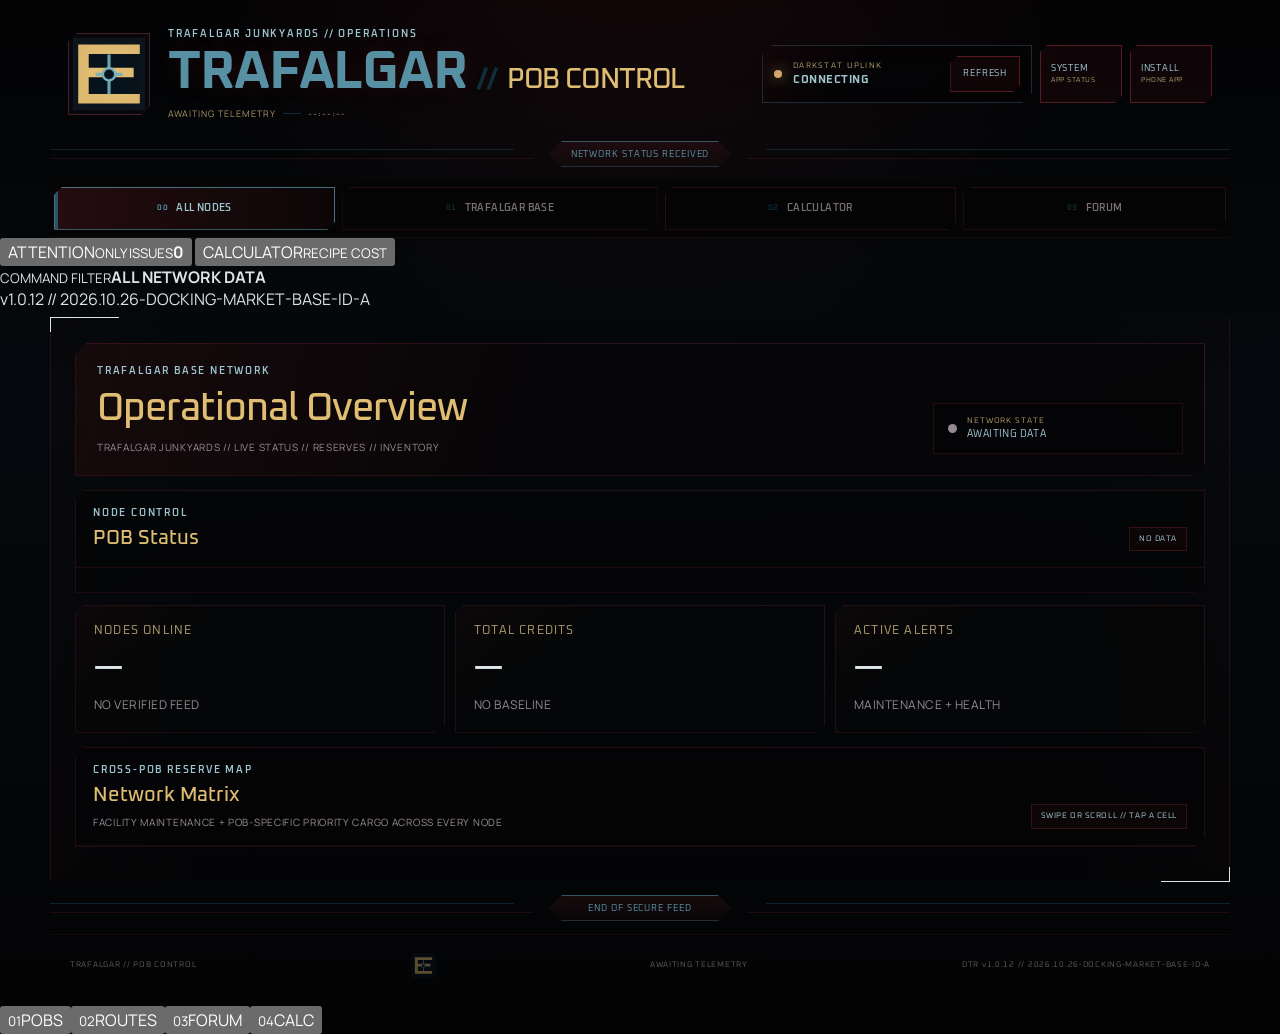
==== commit 3d74c6ac: "Customize Elcano dashboard for Trafalgar Junkyards" ====
--- a/index.html
+++ b/index.html
@@ -4,16 +4,15 @@
   <meta charset="utf-8">
   <meta name="viewport" content="width=device-width,initial-scale=1,viewport-fit=cover">
   <meta name="theme-color" content="#050506">
-  <meta name="description" content="DTR Corsair POB Network Control">
-  <meta name="application-name" content="DTR Control">
+  <meta name="description" content="Trafalgar Junkyards operations dashboard">
+  <meta name="application-name" content="Trafalgar Control">
   <meta name="mobile-web-app-capable" content="yes">
   <meta name="apple-mobile-web-app-capable" content="yes">
   <meta name="apple-mobile-web-app-status-bar-style" content="black-translucent">
-  <meta name="apple-mobile-web-app-title" content="DTR Control">
-  <title>DTR // POB Network</title>
+  <meta name="apple-mobile-web-app-title" content="Trafalgar Control">
+  <title>Trafalgar // POB Control</title>
   <link rel="manifest" href="./manifest.webmanifest">
-  <link rel="icon" type="image/png" sizes="64x64" href="./assets/favicon-64.png">
-  <link rel="apple-touch-icon" sizes="180x180" href="./assets/apple-touch-icon.png">
+  <link rel="icon" type="image/svg+xml" href="./assets/trafalgar-mark.svg">
   <link rel="preconnect" href="https://fonts.googleapis.com">
   <link rel="preconnect" href="https://fonts.gstatic.com" crossorigin>
   <link href="https://fonts.googleapis.com/css2?family=Manrope:wght@400;500;600;700&family=Oxanium:wght@500;600;700&display=swap" rel="stylesheet">
@@ -23,13 +22,8 @@
   <link rel="stylesheet" href="./dtr-uplink.css">
   <link rel="stylesheet" href="./dtr-responsive.css">
   <link rel="stylesheet" href="./dtr-calculator.css">
-  <link rel="stylesheet" href="./dtr-production.css">
-  <link rel="stylesheet" href="./dtr-shipyard.css">
   <link rel="stylesheet" href="./dtr-calculator-mobile.css">
   <link rel="stylesheet" href="./dtr-forum.css">
-  <link rel="stylesheet" href="./dtr-avatar.css">
-  <link rel="stylesheet" href="./dtr-trade-routes.css">
-  <link rel="stylesheet" href="./dtr-ships.css">
 </head>
 <body>
   <div class="ambient-grid" aria-hidden="true"></div>
@@ -39,8 +33,8 @@
     <div class="brand-shell">
       <div class="brand-sigil" aria-hidden="true"></div>
       <div class="brand-copy">
-        <p class="eyebrow">CORSAIR SECURE NETWORK // DTR</p>
-        <h1><span class="brand-main">DTR</span><span class="brand-slash">//</span><span class="brand-sub">POB NETWORK</span></h1>
+        <p class="eyebrow">TRAFALGAR JUNKYARDS // OPERATIONS</p>
+        <h1><span class="brand-main">TRAFALGAR</span><span class="brand-slash">//</span><span class="brand-sub">POB CONTROL</span></h1>
         <div class="brand-meta">
           <span id="headerFreshness" aria-live="polite">AWAITING TELEMETRY</span><i></i>
           <span id="headerClock">--:--:--</span>
@@ -55,33 +49,26 @@
         <button id="refreshButton" type="button" aria-label="Refresh Darkstat telemetry">REFRESH</button>
       </div>
       <button class="system-button" id="systemButton" type="button" aria-haspopup="dialog" aria-controls="systemPanel"><span>SYSTEM</span><small>APP STATUS</small></button>
-      <a class="system-button" id="helpButton" href="./help/guide.html" target="_blank" rel="noopener noreferrer" aria-label="Open the DTR user guide in a new tab"><span>HELP</span><small>USER GUIDE</small></a>
       <button class="install-button" id="installButton" type="button"><span>INSTALL</span><small>PHONE APP</small></button>
     </div>
   </header>
 
   <div class="transmission-rail" aria-hidden="true"><span>NETWORK STATUS RECEIVED</span></div>
 
-  <nav class="tabs" id="tabs" aria-label="DTR main sections">
-    <button class="tab active" type="button" data-view="overview"><span>01</span>POB NETWORK</button>
-    <button class="tab" type="button" data-view="trade-routes"><span>02</span>TRADE ROUTES</button>
+  <nav class="tabs" id="tabs" aria-label="Trafalgar workspace navigation">
+    <button class="tab active" type="button" data-view="overview"><span>00</span>ALL NODES</button>
+    <button class="tab" type="button" data-view="trafalgar-junkyards"><span>01</span>TRAFALGAR BASE</button>
+    <button class="tab" type="button" data-view="calculator"><span>02</span>CALCULATOR</button>
     <button class="tab" type="button" data-view="forum"><span>03</span>FORUM</button>
-    <button class="tab" type="button" data-view="calculator"><span>04</span>CALCULATOR</button>
-  </nav>
-  <nav class="dtr-pob-subtabs" id="pobTabs" aria-label="POB network views">
-    <button class="pob-tab active" type="button" data-view="overview"><span>00</span>OVERVIEW</button>
-    <button class="pob-tab" type="button" data-view="deterrence-sanctum"><span>01</span>SANCTUM</button>
-    <button class="pob-tab" type="button" data-view="ravenna-invicta"><span>02</span>INVICTA</button>
-    <button class="pob-tab" type="button" data-view="fort-torrelavega"><span>03</span>TORRELAVEGA</button>
   </nav>
 
   <main class="command-frame">
     <section id="overviewView" class="view">
       <div class="network-hero">
         <div class="network-identity">
-          <p class="section-kicker">CORSAIR BASE NETWORK</p>
+          <p class="section-kicker">TRAFALGAR BASE NETWORK</p>
           <h2>Operational Overview</h2>
-          <p class="section-subline">Three active POB nodes // maintenance // reserves // movement</p>
+          <p class="section-subline">Trafalgar Junkyards // live status // reserves // inventory</p>
         </div>
         <div class="network-state" id="networkState"><i></i><div><small>NETWORK STATE</small><strong>AWAITING DATA</strong></div></div>
       </div>
@@ -113,11 +100,6 @@
       </section>
     </section>
 
-    <section id="tradeRoutesView" class="view dtr-routes-view" hidden>
-      <div class="dtr-routes-hero"><div><p class="section-kicker">DTR TRADE INTELLIGENCE</p>
-        <h2>Trade Routes</h2><p>LOADING TRADE ROUTE PLANNER...</p></div></div>
-    </section>
-
     <section id="calculatorView" class="view calculator-view" hidden>
       <div class="calculator-empty">LOADING RECIPE CATALOG…</div>
     </section>
@@ -125,14 +107,9 @@
 
     <section id="forumView" class="view dtr-forum-view" hidden>
       <header class="dtr-forum-hero">
-        <div><p class="section-kicker">CORSAIR SECURE NETWORK // COMMUNICATIONS</p><h2>Forum Tools</h2><p>COMPOSE TRANSMISSIONS OR CREATE A FRAMED CHARACTER PORTRAIT.</p></div>
+        <div><p class="section-kicker">TRAFALGAR NETWORK // COMMUNICATIONS</p><h2>Forum Transmission Composer</h2><p>WRITE A POST, CHECK THE PREVIEW, THEN COPY THE GENERATED FORUM BB CODE.</p></div>
         <em>LOCAL DRAFTS // NO ACCOUNT REQUIRED</em>
       </header>
-      <nav class="dtr-forum-tool-tabs" aria-label="Choose a forum tool">
-        <button id="dtrForumToolComposer" type="button" data-forum-tool="composer" aria-pressed="true"><span>01</span> FORUM COMPOSER</button>
-        <button id="dtrForumToolAvatar" type="button" data-forum-tool="avatar" aria-pressed="false"><span>02</span> AVATAR FRAME</button>
-      </nav>
-      <div id="dtrForumComposerWorkspace" aria-label="Forum transmission composer">
       <p class="dtr-forum-copy-feedback" id="dtrForumCopyFeedback" role="status" aria-live="polite" hidden></p>
       <nav class="dtr-forum-lenses" role="tablist" aria-label="Forum composer views">
         <button type="button" role="tab" data-forum-lens="write" aria-controls="dtrForumWrite" aria-selected="true">01 WRITE</button>
@@ -168,10 +145,10 @@
             <label class="dtr-forum-field"><span>DRAFT NAME</span><input id="dtrForum_draftName" data-forum-field maxlength="100" placeholder="For your local draft archive"></label>
             <details class="dtr-forum-advanced">
               <summary>VISUAL SETTINGS // IMAGE URLS</summary>
-              <p class="dtr-forum-image-note">The top banner and footer are optional. The personal sender image is set above. The DTR serpent crest on the right is permanent and cannot be replaced.</p>
+              <p class="dtr-forum-image-note">All artwork is optional. Add a sender image, banner or footer if your post needs one.</p>
               <div class="dtr-forum-fields">
                 <label class="dtr-forum-field wide"><span>TOP BANNER</span><input id="dtrForum_topImage" data-forum-field inputmode="url" placeholder="https://..."></label>
-                <div class="dtr-forum-field dtr-forum-fixed-crest" aria-label="Fixed DTR serpent logo on right"><strong>DTR SERPENT CREST / RIGHT (FIXED)</strong><img src="https://i.imgur.com/QFFOGWY.png" alt="Red DTR Corsair serpent emblem" loading="lazy"><small>ALWAYS SHOWN ON THE RIGHT OF THE MESSAGE HEADER.</small></div>
+                <label class="dtr-forum-field wide"><span>RIGHT-SIDE IMAGE</span><input id="dtrForum_rightImage" data-forum-field inputmode="url" placeholder="https://..."><small>OPTIONAL IMAGE SHOWN ON THE RIGHT OF THE MESSAGE HEADER.</small></label>
                 <label class="dtr-forum-field wide"><span>FOOTER IMAGE</span><input id="dtrForum_footerImage" data-forum-field inputmode="url" placeholder="https://..."></label>
               </div>
             </details>
@@ -203,37 +180,6 @@
           <div class="dtr-forum-actions"><button type="button" class="primary" data-forum-action="copy">COPY BB CODE</button></div>
         </section>
       </div>
-      </div>
-      <section class="dtr-avatar-tool" aria-label="Forum avatar frame tool" id="dtrAvatarTool" hidden>
-        <header class="dtr-avatar-header"><div><small>FORUM TOOLS // PORTRAIT EDITOR</small><h3>Avatar Frame Tool</h3>
-          <p>Upload a portrait, position it beneath the DTR frame and export a finished forum avatar.</p></div><span>200 × 233 PX</span></header>
-        <div class="dtr-avatar-layout">
-          <div class="dtr-avatar-preview"><canvas id="dtrAvatarCanvas" width="200" height="233" aria-label="Draggable DTR avatar preview"></canvas>
-            <small>DRAG THE PORTRAIT TO REPOSITION</small></div>
-          <div class="dtr-avatar-controls">
-            <label class="dtr-avatar-upload"><span>UPLOAD PORTRAIT</span><input id="dtrAvatarFile" type="file" accept="image/png,image/jpeg,image/webp"></label>
-            <div class="dtr-avatar-fit-actions" role="group" aria-label="Portrait sizing">
-              <button id="dtrAvatarFit" type="button" disabled>FIT IMAGE <small>SHOW WHOLE PORTRAIT</small></button>
-              <button id="dtrAvatarFill" type="button" disabled>FILL FRAME <small>COVER THE FRAME</small></button>
-            </div>
-            <label for="dtrAvatarZoom">ZOOM <output id="dtrAvatarZoomValue" for="dtrAvatarZoom">100%</output>
-              <input id="dtrAvatarZoom" type="range" min="0.02" max="4" step=".01" value="1" aria-label="Portrait zoom 2 to 400 percent"></label>
-            <div class="dtr-avatar-move">
-              <span>FINE POSITIONING <small>OR DRAG THE IMAGE</small></span>
-              <div class="dtr-avatar-nudge" role="group" aria-label="Move portrait">
-                <button type="button" data-avatar-nudge="left" aria-label="Move portrait left" disabled>←</button>
-                <button type="button" data-avatar-nudge="up" aria-label="Move portrait up" disabled>↑</button>
-                <button type="button" data-avatar-nudge="down" aria-label="Move portrait down" disabled>↓</button>
-                <button type="button" data-avatar-nudge="right" aria-label="Move portrait right" disabled>→</button>
-              </div>
-            </div>
-            <div class="dtr-avatar-actions"><button id="dtrAvatarReset" type="button" disabled>RESET POSITION</button>
-              <button id="dtrAvatarDownload" class="primary" type="button" disabled>DOWNLOAD PNG</button></div>
-            <p id="dtrAvatarStatus" role="status">LOADING DTR FRAME...</p>
-            <p class="dtr-avatar-note">FIT shows the entire picture on a dark background; FILL covers the frame. Drag or use the arrows to reposition. Your image stays on this device. Export: original 200 × 233 px PNG.</p>
-          </div>
-        </div>
-      </section>
     </section>
 
     <section id="detailView" class="view" hidden>
@@ -261,28 +207,10 @@
 
       <section class="maintenance-panel">
         <div class="section-head compact">
-          <div><p class="section-kicker">FACILITY MAINTENANCE</p><h3>Daily Operating Reserves</h3><p class="section-subline">Basic Alloy // Food Rations // Consumer Goods</p></div>
+          <div><p class="section-kicker">FACILITY MAINTENANCE</p><h3>Operating Reserves</h3><p class="section-subline">Live commodity limits where reported // no inferred thresholds</p></div>
           <span class="facility-state" id="facilityState">CHECKING</span>
         </div>
         <div class="maintenance-grid" id="maintenanceGrid"></div>
-      </section>
-
-      <section class="production-panel" id="productionPanel" hidden>
-        <div class="section-head compact">
-          <div><p class="section-kicker">TORRELAVEGA PRODUCTION</p><h3>Production Modules</h3><p class="section-subline">Wildcat Gold // Basic Alloy // live material capacity</p></div>
-          <span class="production-state" id="productionState">CHECKING</span>
-        </div>
-        <div id="productionGrid"></div>
-      </section>
-
-      <section class="dtr-yard-panel" id="shipyardPanel" hidden>
-        <div class="section-head compact">
-          <div><p class="section-kicker">INVICTA // CAPITAL ASSEMBLY</p><h3>Shipyard Control</h3>
-            <p class="section-subline">Murmillo // Legate // Consul // Archon // live inventory &amp; build requirements</p></div>
-          <span class="dtr-yard-state" id="shipyardState">CHECKING</span>
-        </div>
-        <div class="dtr-yard-hulls" id="shipyardHulls" role="group" aria-label="Select an Invicta shipyard hull"></div>
-        <div class="dtr-yard-detail" id="shipyardDetails" aria-live="polite"></div>
       </section>
 
       <section class="watch-panel">
@@ -320,11 +248,11 @@
   </main>
 
   <div class="transmission-rail transmission-rail-end" aria-hidden="true"><span>END OF SECURE FEED</span></div>
-  <footer><span>DTR // CORSAIR POB NETWORK</span><span class="footer-sigil" aria-hidden="true"></span><span id="footerState">AWAITING TELEMETRY</span></footer>
+  <footer><span>TRAFALGAR // POB CONTROL</span><span class="footer-sigil" aria-hidden="true"></span><span id="footerState">AWAITING TELEMETRY</span></footer>
 
   <aside class="system-overlay" id="systemPanel" role="dialog" aria-modal="true" aria-labelledby="systemTitle" hidden>
     <section class="system-sheet">
-      <header><div><small>DTR NETWORK DIAGNOSTICS</small><strong id="systemTitle">SYSTEM CHECK</strong></div><button id="systemClose" type="button">CLOSE</button></header>
+      <header><div><small>TRAFALGAR NETWORK DIAGNOSTICS</small><strong id="systemTitle">SYSTEM CHECK</strong></div><button id="systemClose" type="button">CLOSE</button></header>
       <div class="system-overall" id="systemOverall"><i></i><div><strong>CHECKING</strong><span>Collecting app status.</span></div></div>
       <div class="system-grid" id="systemGrid"></div>
       <div class="system-actions"><button id="systemRefresh" type="button">RUN CHECK</button><button id="systemInstall" type="button">INSTALL APP</button></div>
@@ -332,7 +260,7 @@
   </aside>
 
   <aside class="install-sheet" id="installSheet" role="dialog" aria-modal="true" aria-labelledby="installTitle" hidden>
-    <div><small>DTR COMMAND APP</small><strong id="installTitle">INSTALL ON THIS DEVICE</strong><span id="installMessage">Add DTR to your home screen.</span></div>
+    <div><small>TRAFALGAR COMMAND APP</small><strong id="installTitle">INSTALL ON THIS DEVICE</strong><span id="installMessage">Add Trafalgar Control to your home screen.</span></div>
     <div class="install-actions"><button id="installPrimary" type="button">INSTALL</button><button id="installClose" type="button">LATER</button></div>
   </aside>
 
@@ -341,12 +269,8 @@
   <script src="./app.js"></script>
   <script src="./dtr-procurement-prices.js"></script>
   <script src="./dtr-calculator.js"></script>
-  <script src="./dtr-production.js"></script>
-  <script src="./dtr-shipyard.js"></script>
   <script src="./dtr-forum.js"></script>
-  <script src="./dtr-avatar.js"></script>
   <script src="./dtr-quality.js"></script>
   <script src="./dtr-uplink.js"></script>
-  <script type="module" src="./dtr-trade-routes.mjs"></script>
 </body>
-</html>+</html>
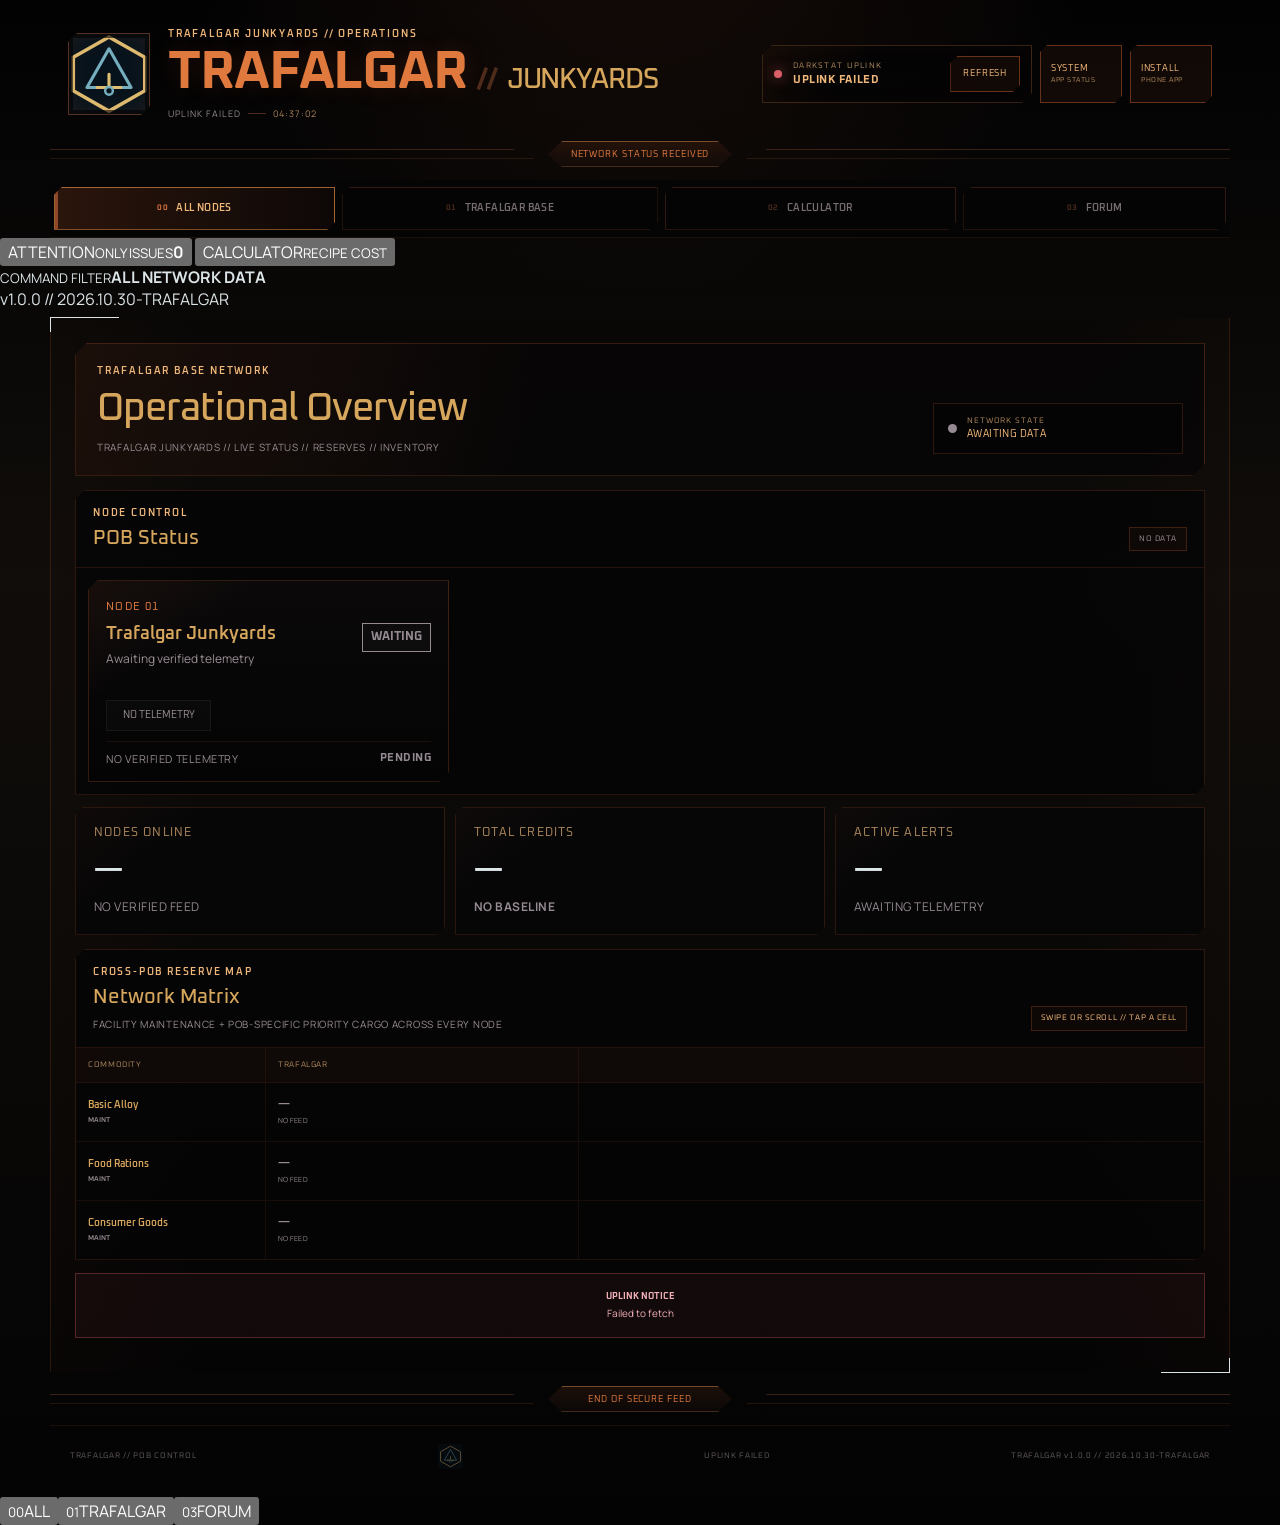
==== commit b8563da9: "Refresh Trafalgar Junkyards branding and palette" ====
--- a/index.html
+++ b/index.html
@@ -3,14 +3,14 @@
 <head>
   <meta charset="utf-8">
   <meta name="viewport" content="width=device-width,initial-scale=1,viewport-fit=cover">
-  <meta name="theme-color" content="#050506">
+  <meta name="theme-color" content="#100d0a">
   <meta name="description" content="Trafalgar Junkyards operations dashboard">
   <meta name="application-name" content="Trafalgar Control">
   <meta name="mobile-web-app-capable" content="yes">
   <meta name="apple-mobile-web-app-capable" content="yes">
   <meta name="apple-mobile-web-app-status-bar-style" content="black-translucent">
   <meta name="apple-mobile-web-app-title" content="Trafalgar Control">
-  <title>Trafalgar // POB Control</title>
+  <title>Trafalgar Junkyards // POB Control</title>
   <link rel="manifest" href="./manifest.webmanifest">
   <link rel="icon" type="image/svg+xml" href="./assets/trafalgar-mark.svg">
   <link rel="preconnect" href="https://fonts.googleapis.com">
@@ -34,7 +34,7 @@
       <div class="brand-sigil" aria-hidden="true"></div>
       <div class="brand-copy">
         <p class="eyebrow">TRAFALGAR JUNKYARDS // OPERATIONS</p>
-        <h1><span class="brand-main">TRAFALGAR</span><span class="brand-slash">//</span><span class="brand-sub">POB CONTROL</span></h1>
+        <h1><span class="brand-main">TRAFALGAR</span><span class="brand-slash">//</span><span class="brand-sub">JUNKYARDS</span></h1>
         <div class="brand-meta">
           <span id="headerFreshness" aria-live="polite">AWAITING TELEMETRY</span><i></i>
           <span id="headerClock">--:--:--</span>
--- a/styles.css
+++ b/styles.css
@@ -1 +1 @@
-:root{color-scheme:dark;--bg:#05090d;--bg2:#091118;--panel:rgba(7,13,18,.94);--panel2:rgba(10,18,24,.98);--line:rgba(64,117,138,.34);--line-hot:rgba(88,153,172,.72);--red:#285367;--red-bright:#5790a3;--red-deep:#102d3a;--rose:#9dc4cf;--gold:#dfbd72;--gold-soft:#a9976b;--text:#dbe4e7;--muted:#71848c;--good:#62c998;--warn:#d2a767;--bad:#dc5f68;--sigil:none}*{box-sizing:border-box}html{min-width:320px;background:#000;scroll-behavior:smooth}body{margin:0;min-height:100vh;color:var(--text);background:radial-gradient(circle at 50% -12%,rgba(157,48,57,.13),transparent 30rem),linear-gradient(180deg,#020203,var(--bg) 38%,#030304);font-family:"Manrope",system-ui,-apple-system,"Segoe UI",sans-serif;overflow-x:hidden}body::before{content:"";position:fixed;inset:0;z-index:-3;pointer-events:none;background:linear-gradient(rgba(255,255,255,.008) 1px,transparent 1px),linear-gradient(90deg,rgba(255,255,255,.006) 1px,transparent 1px);background-size:4px 4px;mask-image:linear-gradient(to bottom,rgba(0,0,0,.65),transparent 80%)}body::after{content:"";position:fixed;inset:0;z-index:99;pointer-events:none;background:repeating-linear-gradient(to bottom,rgba(255,255,255,.008) 0,rgba(255,255,255,.008) 1px,transparent 1px,transparent 4px);opacity:.24;mix-blend-mode:soft-light}button,input{font:inherit}button{-webkit-tap-highlight-color:transparent}.modal-open{overflow:hidden}.ambient-grid{position:fixed;left:50%;top:21rem;width:min(980px,105vw);aspect-ratio:1;z-index:-2;translate:-50% 0;opacity:.022;background:var(--sigil) center/contain no-repeat;filter:grayscale(1) sepia(.5) saturate(1.5);pointer-events:none}.topbar,.tabs,.command-frame,footer,.transmission-rail{width:min(1180px,calc(100% - 32px));margin-inline:auto}.topbar{padding:28px 18px 18px;display:flex;justify-content:space-between;align-items:center;gap:24px}.brand-shell{min-width:0;display:flex;align-items:center;gap:18px}.brand-sigil{width:82px;height:82px;flex:0 0 auto;border:1px solid rgba(157,48,57,.42);background:var(--sigil) center/112% no-repeat;box-shadow:inset 0 0 0 4px rgba(0,0,0,.58),inset 0 0 24px rgba(157,48,57,.14),0 0 22px rgba(157,48,57,.08);clip-path:polygon(9px 0,100% 0,100% calc(100% - 9px),calc(100% - 9px) 100%,0 100%,0 9px)}.brand-copy{min-width:0}.eyebrow,.section-kicker{margin:0 0 6px;color:var(--rose);font-family:"Oxanium",sans-serif;font-size:10px;font-weight:600;letter-spacing:.18em}.brand-copy h1{display:flex;align-items:baseline;gap:9px;margin:0;line-height:.94;white-space:nowrap;font-family:"Oxanium",sans-serif;letter-spacing:-.035em}.brand-main{color:var(--red-bright);font-size:clamp(33px,5.8vw,54px);font-weight:700;text-shadow:0 0 22px rgba(157,48,57,.18)}.brand-slash{color:var(--red-deep);font-size:clamp(19px,3vw,29px)}.brand-sub{color:var(--gold);font-size:clamp(17px,3vw,28px);font-weight:500}.brand-meta{margin-top:9px;display:flex;align-items:center;flex-wrap:wrap;gap:7px;color:var(--gold-soft);font-size:9px;letter-spacing:.11em}.brand-meta i{width:18px;height:1px;background:var(--red-deep)}.header-actions{display:flex;align-items:stretch;gap:8px}.uplink{display:grid;grid-template-columns:auto 1fr auto;align-items:center;gap:11px;min-width:270px;padding:10px 11px;border:1px solid var(--line);background:linear-gradient(135deg,rgba(157,48,57,.08),transparent 36%),rgba(4,4,5,.92);clip-path:polygon(10px 0,100% 0,100% calc(100% - 10px),calc(100% - 10px) 100%,0 100%,0 10px);box-shadow:inset 0 0 24px rgba(157,48,57,.035)}.status-dot{width:8px;height:8px;border-radius:50%;background:var(--warn);box-shadow:0 0 14px rgba(210,167,103,.75)}.uplink-copy small{display:block;color:var(--gold-soft);font-family:"Oxanium",sans-serif;font-size:8px;letter-spacing:.16em}.uplink-copy strong{display:block;margin-top:2px;color:var(--rose);font-family:"Oxanium",sans-serif;font-size:11px;letter-spacing:.05em}.uplink button,.system-button,.install-button{border:1px solid rgba(157,48,57,.5);color:var(--rose);background:rgba(74,20,26,.18);font-family:"Oxanium",sans-serif;cursor:pointer;clip-path:polygon(7px 0,100% 0,100% calc(100% - 7px),calc(100% - 7px) 100%,0 100%,0 7px)}.uplink button{min-height:36px;padding:0 12px;font-size:9px;letter-spacing:.09em}.system-button,.install-button{min-width:82px;padding:7px 10px;display:flex;flex-direction:column;align-items:flex-start;justify-content:center;gap:1px}.system-button span,.install-button span{font-size:9px;letter-spacing:.08em}.system-button small,.install-button small{color:var(--gold-soft);font-size:7px;letter-spacing:.08em}.uplink button:hover,.system-button:hover,.install-button:hover,.uplink button:focus-visible,.system-button:focus-visible,.install-button:focus-visible{outline:none;border-color:var(--red-bright);background:rgba(157,48,57,.18)}.uplink[data-state=live] .status-dot{background:var(--good);box-shadow:0 0 14px rgba(98,201,152,.72)}.uplink[data-state=cache] .status-dot{background:var(--warn)}.uplink[data-state=error] .status-dot{background:var(--bad);box-shadow:0 0 14px rgba(220,95,104,.72)}.offline-banner{position:sticky;top:0;z-index:120;padding:8px 14px;display:flex;justify-content:center;gap:10px;background:#351015;border-bottom:1px solid var(--line-hot);color:var(--rose);font:9px "Oxanium",sans-serif;letter-spacing:.08em}.offline-banner span{color:var(--gold-soft)}.transmission-rail{position:relative;height:31px;margin-top:1px;margin-bottom:10px;display:flex;align-items:center;justify-content:center;color:var(--red-bright);font:9px "Oxanium",sans-serif;letter-spacing:.1em;text-transform:uppercase}.transmission-rail::before,.transmission-rail::after{content:"";position:absolute;top:50%;width:calc(50% - 105px);height:8px;translate:0 -50%;border-top:1px solid var(--red-deep);border-bottom:1px solid rgba(157,48,57,.18)}.transmission-rail::before{left:0;clip-path:polygon(0 0,calc(100% - 22px) 0,100% 100%,0 100%)}.transmission-rail::after{right:0;clip-path:polygon(22px 0,100% 0,100% 100%,0 100%)}.transmission-rail span{position:relative;min-width:184px;padding:7px 18px 6px;border-top:1px solid var(--line-hot);border-bottom:1px solid var(--line);text-align:center;background:linear-gradient(180deg,rgba(157,48,57,.12),rgba(157,48,57,.035));clip-path:polygon(14px 0,calc(100% - 14px) 0,100% 50%,calc(100% - 14px) 100%,14px 100%,0 50%)}.tabs{position:sticky;top:0;z-index:80;padding:7px 4px;display:flex;gap:7px;overflow-x:auto;background:linear-gradient(180deg,rgba(5,5,6,.98),rgba(5,5,6,.9));backdrop-filter:blur(12px);border-bottom:1px solid rgba(157,48,57,.12);scrollbar-width:thin;scrollbar-color:var(--red-deep) transparent}.tab{flex:1 0 auto;min-height:43px;padding:0 14px;display:inline-flex;align-items:center;justify-content:center;gap:8px;border:1px solid rgba(157,48,57,.24);color:#766c71;background:rgba(5,5,6,.76);font:600 10px "Oxanium",sans-serif;letter-spacing:.04em;cursor:pointer;clip-path:polygon(8px 0,100% 0,100% calc(100% - 8px),calc(100% - 8px) 100%,0 100%,0 8px)}.tab span{color:var(--red-deep);font-size:8px}.tab:hover{color:var(--rose);border-color:rgba(157,48,57,.45)}.tab.active{color:var(--rose);border-color:var(--line-hot);background:linear-gradient(90deg,rgba(157,48,57,.2),rgba(157,48,57,.04)),rgba(7,5,6,.96);box-shadow:inset 3px 0 0 var(--red)}.tab.active span{color:var(--red-bright)}.command-frame{position:relative;margin-top:8px;padding:25px 24px 34px;border-left:1px solid rgba(157,48,57,.2);border-right:1px solid rgba(157,48,57,.2);background:linear-gradient(90deg,rgba(157,48,57,.024),transparent 13%,transparent 87%,rgba(157,48,57,.024)),rgba(0,0,0,.13)}.command-frame::before,.command-frame::after{content:"";position:absolute;width:68px;height:14px;border-color:var(--red-deep);pointer-events:none}.command-frame::before{left:-1px;top:-1px;border-left:1px solid;border-top:1px solid}.command-frame::after{right:-1px;bottom:-1px;border-right:1px solid;border-bottom:1px solid}.network-hero,.base-hero{position:relative;overflow:hidden;display:flex;align-items:flex-end;justify-content:space-between;gap:20px;padding:21px;border:1px solid rgba(157,48,57,.25);background:linear-gradient(110deg,rgba(157,48,57,.11),transparent 42%),rgba(7,6,7,.82);clip-path:polygon(12px 0,100% 0,100% calc(100% - 12px),calc(100% - 12px) 100%,0 100%,0 12px)}.network-hero h2,.base-hero h2{margin:0;color:var(--gold);font:500 clamp(25px,4vw,39px) "Oxanium",sans-serif;letter-spacing:-.025em}.section-subline,.location-line{margin:7px 0 0;color:#6f646a;font-size:10px;letter-spacing:.07em;text-transform:uppercase}.network-state{display:flex;align-items:center;gap:10px;min-width:250px;padding:12px 14px;border:1px solid rgba(157,48,57,.22);background:rgba(0,0,0,.34)}.network-state i,.system-overall i{width:9px;height:9px;border-radius:50%;background:var(--muted)}.network-state small{display:block;color:var(--gold-soft);font:8px "Oxanium",sans-serif;letter-spacing:.11em}.network-state strong{display:block;margin-top:2px;color:var(--rose);font:10px "Oxanium",sans-serif;letter-spacing:.04em}.network-state[data-tone=good] i,.system-overall[data-tone=good] i{background:var(--good);box-shadow:0 0 12px rgba(98,201,152,.7)}.network-state[data-tone=warn] i,.system-overall[data-tone=warn] i{background:var(--warn);box-shadow:0 0 12px rgba(210,167,103,.7)}.network-state[data-tone=danger] i,.system-overall[data-tone=danger] i{background:var(--bad);box-shadow:0 0 12px rgba(220,95,104,.7)}.network-metrics{margin-top:12px;display:grid;grid-template-columns:repeat(3,minmax(0,1fr));gap:10px}.network-metrics article,.stat-card{position:relative;min-height:112px;padding:15px;border:1px solid rgba(157,48,57,.2);background:linear-gradient(145deg,rgba(157,48,57,.045),transparent 28%),rgba(6,6,7,.88);clip-path:polygon(8px 0,100% 0,100% calc(100% - 8px),calc(100% - 8px) 100%,0 100%,0 8px)}.network-metrics small,.stat-card small{display:block;color:var(--gold-soft);font:8px "Oxanium",sans-serif;letter-spacing:.1em}.network-metrics strong,.stat-card>strong{display:block;margin-top:10px;color:var(--text);font:600 clamp(19px,3vw,28px) "Oxanium",sans-serif}.network-metrics span,.stat-card .delta{display:block;margin-top:7px;color:var(--muted);font-size:9px;letter-spacing:.04em}.network-metrics span [data-tone],.delta [data-tone]{font-weight:700}.overview-section,.matrix-panel,.maintenance-panel,.priority-panel,.watch-panel,.inventory-panel{margin-top:14px;border:1px solid rgba(157,48,57,.21);background:rgba(5,5,6,.78);clip-path:polygon(10px 0,100% 0,100% calc(100% - 10px),calc(100% - 10px) 100%,0 100%,0 10px)}.section-head{display:flex;align-items:flex-end;justify-content:space-between;gap:18px;padding:16px 17px;border-bottom:1px solid rgba(157,48,57,.16)}.section-head.compact h3,.inventory-head h3{margin:0;color:var(--gold);font:500 20px "Oxanium",sans-serif}.freshness-chip,.matrix-hint,.facility-state,.alert-count,.watch-count{padding:6px 9px;border:1px solid rgba(157,48,57,.28);color:var(--rose);background:rgba(74,20,26,.11);font:8px "Oxanium",sans-serif;letter-spacing:.07em;white-space:nowrap}.overview-grid{padding:12px;display:grid;grid-template-columns:repeat(3,minmax(0,1fr));gap:10px}.base-card{position:relative;min-width:0;padding:17px 15px 13px;border:1px solid rgba(157,48,57,.25);color:var(--text);background:linear-gradient(145deg,rgba(157,48,57,.08),transparent 27%),linear-gradient(180deg,rgba(11,9,10,.96),rgba(4,4,5,.96));cursor:pointer;clip-path:polygon(10px 0,100% 0,100% calc(100% - 10px),calc(100% - 10px) 100%,0 100%,0 10px);transition:.18s}.base-card:hover{transform:translateY(-2px);border-color:var(--line-hot)}.base-card[data-state=missing]{opacity:.62;border-style:dashed}.node-id{display:block;margin-bottom:9px;color:var(--red-bright);font:8px "Oxanium",sans-serif;letter-spacing:.12em}.base-card-head{display:flex;justify-content:space-between;gap:10px;align-items:flex-start}.base-card h3{margin:0;color:var(--gold);font:600 16px "Oxanium",sans-serif}.where{min-height:31px;margin:5px 0 0;color:#70666b;font-size:9px;line-height:1.45}.health-pill,.health-badge{display:inline-flex;align-items:center;justify-content:center;border:1px solid currentColor;color:var(--muted);background:rgba(255,255,255,.02);font:700 9px "Oxanium",sans-serif;white-space:nowrap}.health-pill{padding:5px 7px}.health-badge{min-width:82px;padding:10px 13px;font-size:13px}.base-card-stats{margin-top:13px;display:grid;grid-template-columns:1fr 1fr;gap:8px}.base-card-stats>div{padding-top:8px;border-top:1px solid rgba(157,48,57,.12)}.base-card-stats>div:last-child{grid-column:1/-1}.base-card-stats small{display:block;color:var(--muted);font-size:7px;letter-spacing:.08em}.base-card-stats strong{display:block;margin-top:3px;color:var(--text);font:600 11px "Oxanium",sans-serif}.base-card-stats em{display:block;margin-top:3px;font-style:normal;font-size:8px}.maintenance-mini{margin-top:12px;display:grid;grid-template-columns:repeat(3,1fr);gap:5px}.maintenance-mini>span{padding:6px 5px;border:1px solid rgba(255,255,255,.06);background:rgba(255,255,255,.015);color:var(--muted);font:7px "Oxanium",sans-serif;text-align:center}.maintenance-mini b{display:block;margin-top:2px;color:inherit;font-size:9px}.base-card-footer{margin-top:10px;padding-top:9px;border-top:1px solid rgba(157,48,57,.12);display:flex;justify-content:space-between;gap:8px;color:var(--muted);font-size:7px;letter-spacing:.05em}.base-card-footer b{font:700 7px "Oxanium",sans-serif}.matrix-wrap{overflow-x:auto}.matrix-table{min-width:620px}.matrix-row{display:grid;grid-template-columns:190px repeat(3,minmax(130px,1fr));border-bottom:1px solid rgba(157,48,57,.1)}.matrix-row:last-child{border-bottom:0}.matrix-row>strong,.matrix-row>span,.matrix-row>button{min-height:58px;padding:9px 12px;display:flex;flex-direction:column;justify-content:center;border:0;border-right:1px solid rgba(157,48,57,.1);background:transparent;color:var(--text);text-align:left}.matrix-row>button{cursor:pointer}.matrix-row>button:hover{background:rgba(157,48,57,.08)}.matrix-row>strong{color:var(--gold);font:600 10px "Oxanium",sans-serif}.matrix-row>strong small{margin-top:3px;color:var(--muted);font-size:7px}.matrix-row>button b{font:600 12px "Oxanium",sans-serif}.matrix-row>button small{margin-top:3px;color:inherit;font-size:7px;letter-spacing:.04em}.matrix-head{background:rgba(157,48,57,.05)}.matrix-head>span{min-height:34px;color:var(--gold-soft);font:8px "Oxanium",sans-serif;letter-spacing:.08em}.base-hero{margin-bottom:11px}.base-hero-copy{position:relative;z-index:2}.hero-sigil{position:absolute;right:100px;top:50%;width:150px;aspect-ratio:1;translate:0 -50%;opacity:.055;background:var(--sigil) center/contain no-repeat}.hero-delta{margin-top:10px;color:var(--rose);font:8px "Oxanium",sans-serif;letter-spacing:.06em}.stat-grid{display:grid;grid-template-columns:repeat(4,minmax(0,1fr));gap:10px}.card-index{position:absolute;right:10px;top:8px;color:rgba(157,48,57,.28);font:700 20px "Oxanium",sans-serif}.meter{height:5px;margin-top:14px;border-radius:99px;overflow:hidden;background:#1c1518}.meter span{display:block;height:100%;background:var(--good);transition:width .25s}.meter[data-tone=warn] span{background:var(--warn)}.meter[data-tone=danger] span{background:var(--bad)}.detail-columns{display:grid;grid-template-columns:1.35fr .65fr;gap:12px}.maintenance-grid{padding:12px;display:grid;grid-template-columns:repeat(3,minmax(0,1fr));gap:9px}.maintenance-card{padding:13px;border:1px solid rgba(255,255,255,.06);background:rgba(255,255,255,.014)}.maintenance-title{display:flex;justify-content:space-between;gap:8px;align-items:flex-start}.maintenance-title small{display:block;color:var(--muted);font:7px "Oxanium",sans-serif;letter-spacing:.06em}.maintenance-title strong{display:block;margin-top:4px;color:var(--gold);font:600 12px "Oxanium",sans-serif}.maintenance-title>span{color:inherit;font:700 7px "Oxanium",sans-serif;white-space:nowrap}.maintenance-value{margin-top:15px;display:flex;align-items:baseline;gap:5px}.maintenance-value b{font:600 24px "Oxanium",sans-serif}.maintenance-value em{color:var(--muted);font-style:normal;font-size:8px}.maintenance-value>span{margin-left:auto;font-size:8px}.maintenance-meter{position:relative;height:6px;margin-top:11px;background:#1b1517;overflow:hidden}.maintenance-meter i{display:block;height:100%;background:currentColor;opacity:.85}.maintenance-meter mark{position:absolute;left:16.6%;top:0;width:1px;height:100%;background:#fff;opacity:.35}.maintenance-thresholds{margin-top:7px;display:flex;justify-content:space-between;gap:7px;color:var(--muted);font-size:6px;letter-spacing:.04em}.priority-list{padding:12px;display:grid;gap:7px}.priority-list article{padding:10px;display:grid;grid-template-columns:28px 1fr;gap:9px;border:1px solid rgba(255,255,255,.06);background:rgba(255,255,255,.012)}.priority-list article>span{color:inherit;font:700 10px "Oxanium",sans-serif}.priority-list strong{color:inherit;font:600 9px "Oxanium",sans-serif}.priority-list p{margin:4px 0 0;color:var(--muted);font-size:8px;line-height:1.4}.priority-empty{padding:18px;display:flex;align-items:center;gap:10px;color:var(--good)}.priority-empty i{width:8px;height:8px;border-radius:50%;background:var(--good);box-shadow:0 0 12px rgba(98,201,152,.6)}.priority-empty strong{display:block;font:600 9px "Oxanium",sans-serif}.priority-empty span{display:block;margin-top:3px;color:var(--muted);font-size:8px}.watch-grid{padding:12px;display:grid;grid-template-columns:repeat(auto-fit,minmax(160px,1fr));gap:8px}.watch-card{position:relative;padding:12px;border:1px solid rgba(157,48,57,.18);background:rgba(157,48,57,.025)}.watch-card small{display:block;color:var(--muted);font:7px "Oxanium",sans-serif}.watch-card strong{display:block;margin-top:5px;color:var(--gold);font:600 11px "Oxanium",sans-serif}.watch-card>b{display:block;margin-top:10px;font:600 20px "Oxanium",sans-serif}.watch-card>span{display:block;margin-top:5px;font-size:8px}.watch-remove{position:absolute;right:7px;top:6px;border:0;background:none;color:var(--muted);cursor:pointer;font-size:16px}.watch-empty{grid-column:1/-1;padding:18px;text-align:center;color:var(--muted);font:9px "Oxanium",sans-serif}.watch-empty small{display:block;margin-top:5px;color:#5f575b;font:8px "Manrope",sans-serif}.inventory-head{padding:16px;display:flex;align-items:flex-end;justify-content:space-between;gap:16px;border-bottom:1px solid rgba(157,48,57,.16)}.inventory-tools{display:flex;align-items:center;gap:8px;flex-wrap:wrap;justify-content:flex-end}.filter-segments{display:flex;gap:4px;overflow-x:auto}.filter-segments button{min-height:34px;padding:0 9px;border:1px solid rgba(157,48,57,.18);background:#070607;color:var(--muted);font:7px "Oxanium",sans-serif;cursor:pointer}.filter-segments button.active{border-color:var(--line-hot);color:var(--rose);background:rgba(157,48,57,.12)}.search input{width:min(230px,38vw);min-height:36px;padding:0 10px;border:1px solid rgba(157,48,57,.25);outline:0;background:#040405;color:var(--text);font-size:10px}.search input:focus{border-color:var(--red-bright)}.table-wrap{overflow-x:auto}table{width:100%;border-collapse:collapse;font-variant-numeric:tabular-nums}th,td{padding:11px 13px;border-bottom:1px solid rgba(157,48,57,.1);text-align:left}th{color:var(--gold-soft);font:7px "Oxanium",sans-serif;letter-spacing:.08em}td{font-size:10px}th:nth-child(n+3),td:nth-child(n+3){text-align:right}.item-name{color:var(--text);font-weight:700}.muted{color:var(--muted)}.watch-toggle{width:26px;height:26px;border:1px solid rgba(157,48,57,.15);background:transparent;color:#40383c;cursor:pointer}.watch-toggle.active{color:var(--gold);border-color:rgba(200,174,130,.32);background:rgba(200,174,130,.06)}.empty-state,.error-box{padding:17px;text-align:center;font-size:10px}.empty-state{color:var(--muted)}.error-box{margin-top:13px;border:1px solid rgba(220,95,104,.32);background:rgba(220,95,104,.06);color:#efafb5}.error-box strong{display:block;margin-bottom:4px;font:700 9px "Oxanium",sans-serif}[data-tone=good]{color:var(--good)!important}[data-tone=warn]{color:var(--warn)!important}[data-tone=danger]{color:var(--bad)!important}[data-tone=muted]{color:var(--muted)!important}.facility-state[data-tone=good],.alert-count[data-tone=good]{border-color:rgba(98,201,152,.28);background:rgba(98,201,152,.05)}.facility-state[data-tone=warn],.alert-count[data-tone=warn]{border-color:rgba(210,167,103,.3);background:rgba(210,167,103,.05)}.facility-state[data-tone=danger],.alert-count[data-tone=danger]{border-color:rgba(220,95,104,.34);background:rgba(220,95,104,.06)}.transmission-rail-end{margin-top:12px}footer{padding:18px 20px 28px;display:flex;justify-content:space-between;align-items:center;gap:12px;border-top:1px solid rgba(157,48,57,.12);color:#5e565a;font:8px "Oxanium",sans-serif;letter-spacing:.09em}.footer-sigil{width:25px;height:25px;background:var(--sigil) center/contain no-repeat;opacity:.4}.system-overlay{position:fixed;inset:0;z-index:140;padding:18px;display:grid;place-items:center;background:rgba(0,0,0,.74);backdrop-filter:blur(8px)}.system-sheet{width:min(720px,100%);max-height:88vh;overflow:auto;border:1px solid var(--line-hot);background:#070607;box-shadow:0 28px 80px rgba(0,0,0,.6);clip-path:polygon(12px 0,100% 0,100% calc(100% - 12px),calc(100% - 12px) 100%,0 100%,0 12px)}.system-sheet header{padding:15px 16px;display:flex;justify-content:space-between;align-items:center;border-bottom:1px solid var(--line)}.system-sheet header small{display:block;color:var(--red-bright);font:7px "Oxanium",sans-serif}.system-sheet header strong{display:block;margin-top:3px;color:var(--gold);font:600 18px "Oxanium",sans-serif}.system-sheet header button,.system-actions button{min-height:34px;padding:0 11px;border:1px solid rgba(157,48,57,.32);background:rgba(157,48,57,.07);color:var(--rose);font:8px "Oxanium",sans-serif;cursor:pointer}.system-overall{margin:12px;padding:12px;display:flex;align-items:center;gap:10px;border:1px solid rgba(157,48,57,.16);background:rgba(255,255,255,.012)}.system-overall strong{display:block;color:var(--text);font:600 10px "Oxanium",sans-serif}.system-overall span{display:block;margin-top:3px;color:var(--muted);font-size:8px}.system-grid{padding:0 12px 12px;display:grid;grid-template-columns:repeat(2,1fr);gap:8px}.system-grid article{padding:11px;border:1px solid rgba(255,255,255,.06);background:rgba(255,255,255,.01)}.system-grid small{display:block;color:var(--muted);font:7px "Oxanium",sans-serif}.system-grid strong{display:block;margin-top:5px;color:inherit;font:600 11px "Oxanium",sans-serif}.system-grid span{display:block;margin-top:4px;color:var(--muted);font-size:8px}.system-actions{padding:12px 16px;border-top:1px solid rgba(157,48,57,.12);display:flex;justify-content:flex-end;gap:7px}.install-sheet{position:fixed;z-index:150;left:50%;bottom:max(14px,env(safe-area-inset-bottom));translate:-50% 0;width:min(560px,calc(100% - 28px));padding:15px;border:1px solid var(--line-hot);background:#090708;box-shadow:0 24px 60px rgba(0,0,0,.7);display:flex;justify-content:space-between;align-items:center;gap:18px;clip-path:polygon(10px 0,100% 0,100% calc(100% - 10px),calc(100% - 10px) 100%,0 100%,0 10px)}.install-sheet small{display:block;color:var(--red-bright);font:7px "Oxanium",sans-serif}.install-sheet strong{display:block;margin-top:3px;color:var(--gold);font:600 11px "Oxanium",sans-serif}.install-sheet span{display:block;margin-top:5px;color:var(--muted);font-size:8px;line-height:1.4}.install-actions{display:flex;gap:6px}.install-actions button{min-height:34px;padding:0 10px;border:1px solid rgba(157,48,57,.3);background:rgba(157,48,57,.08);color:var(--rose);font:8px "Oxanium",sans-serif;cursor:pointer}.sr-only{position:absolute;width:1px;height:1px;padding:0;margin:-1px;overflow:hidden;clip:rect(0,0,0,0);white-space:nowrap;border:0}[hidden]{display:none!important}@media(max-width:980px){.topbar{align-items:flex-start;flex-direction:column}.header-actions{width:100%}.uplink{flex:1}.network-metrics,.stat-grid{grid-template-columns:repeat(2,1fr)}.overview-grid{grid-template-columns:repeat(2,1fr)}.detail-columns{grid-template-columns:1fr}.maintenance-grid{grid-template-columns:repeat(3,1fr)}}@media(max-width:680px){.topbar,.tabs,.command-frame,footer,.transmission-rail{width:min(100% - 18px,1180px)}.topbar{padding:19px 6px 13px;gap:13px}.brand-sigil{width:62px;height:62px}.brand-shell{gap:11px}.eyebrow{font-size:8px}.brand-main{font-size:34px}.brand-sub{font-size:17px}.brand-slash{font-size:19px}.brand-meta{font-size:7px;gap:5px}.brand-meta i{width:10px}.header-actions{display:grid;grid-template-columns:1fr auto auto;gap:5px}.uplink{min-width:0;padding:8px}.uplink button{display:none}.system-button,.install-button{min-width:67px;padding:6px}.tabs{top:0;padding-inline:0}.tab{min-height:40px;padding:0 11px;font-size:9px;flex:0 0 auto}.command-frame{padding:15px 9px 24px}.network-hero,.base-hero{padding:16px;align-items:flex-start;flex-direction:column}.network-state{min-width:0;width:100%}.network-metrics,.stat-grid,.overview-grid,.maintenance-grid{grid-template-columns:1fr}.overview-grid{padding:8px}.network-metrics{gap:7px}.network-metrics article,.stat-card{min-height:96px}.base-card-stats{grid-template-columns:1fr 1fr}.detail-columns{gap:8px}.section-head,.inventory-head{padding:13px;align-items:flex-start;flex-direction:column}.section-head.compact{flex-direction:row;align-items:flex-end}.maintenance-grid,.priority-list,.watch-grid{padding:8px}.maintenance-card{padding:11px}.inventory-tools{width:100%;justify-content:flex-start}.filter-segments{width:100%;padding-bottom:2px}.filter-segments button{flex:0 0 auto}.search{width:100%}.search input{width:100%}.table-wrap{overflow:visible}table,tbody,tr,td{display:block;width:100%}thead{display:none}tbody{padding:7px}tr{position:relative;margin-bottom:7px;padding:8px 9px 8px 42px;border:1px solid rgba(157,48,57,.12);background:rgba(255,255,255,.008)}td{padding:5px 0;border:0!important;text-align:right!important;font-size:9px}td::before{content:attr(data-label);float:left;color:var(--muted);font:7px "Oxanium",sans-serif;letter-spacing:.05em}.item-name{text-align:left!important;font-size:11px;color:var(--gold);padding-bottom:8px}.item-name::before{display:none}td:first-child{position:absolute;left:8px;top:9px;padding:0}.watch-toggle{width:27px;height:27px}.hero-sigil{right:-14px;top:18px;translate:0 0;width:110px}.health-badge{align-self:flex-start}.matrix-hint{display:none}.matrix-table{min-width:720px}.system-grid{grid-template-columns:1fr}.install-sheet{align-items:stretch;flex-direction:column}.install-actions{justify-content:flex-end}.transmission-rail::before,.transmission-rail::after{width:calc(50% - 88px)}.transmission-rail span{min-width:156px;font-size:8px}.section-head.compact h3,.inventory-head h3{font-size:17px}}@media(prefers-reduced-motion:reduce){*{scroll-behavior:auto!important;transition:none!important}}
+:root{color-scheme:dark;--bg:#100d0a;--bg2:#17110c;--panel:rgba(17,13,10,.94);--panel2:rgba(25,18,12,.98);--line:rgba(151,94,52,.34);--line-hot:rgba(211,132,69,.72);--red:#8f4728;--red-bright:#e0793d;--red-deep:#4f2b1c;--rose:#f0b77a;--gold:#d6a65d;--gold-soft:#a98559;--text:#dbe4e7;--muted:#71848c;--good:#62c998;--warn:#d2a767;--bad:#dc5f68;--sigil:none}*{box-sizing:border-box}html{min-width:320px;background:#000;scroll-behavior:smooth}body{margin:0;min-height:100vh;color:var(--text);background:radial-gradient(circle at 50% -12%,rgba(190,91,42,.13),transparent 30rem),linear-gradient(180deg,#020203,var(--bg) 38%,#030304);font-family:"Manrope",system-ui,-apple-system,"Segoe UI",sans-serif;overflow-x:hidden}body::before{content:"";position:fixed;inset:0;z-index:-3;pointer-events:none;background:linear-gradient(rgba(255,255,255,.008) 1px,transparent 1px),linear-gradient(90deg,rgba(255,255,255,.006) 1px,transparent 1px);background-size:4px 4px;mask-image:linear-gradient(to bottom,rgba(0,0,0,.65),transparent 80%)}body::after{content:"";position:fixed;inset:0;z-index:99;pointer-events:none;background:repeating-linear-gradient(to bottom,rgba(255,255,255,.008) 0,rgba(255,255,255,.008) 1px,transparent 1px,transparent 4px);opacity:.24;mix-blend-mode:soft-light}button,input{font:inherit}button{-webkit-tap-highlight-color:transparent}.modal-open{overflow:hidden}.ambient-grid{position:fixed;left:50%;top:21rem;width:min(980px,105vw);aspect-ratio:1;z-index:-2;translate:-50% 0;opacity:.022;background:var(--sigil) center/contain no-repeat;filter:grayscale(1) sepia(.5) saturate(1.5);pointer-events:none}.topbar,.tabs,.command-frame,footer,.transmission-rail{width:min(1180px,calc(100% - 32px));margin-inline:auto}.topbar{padding:28px 18px 18px;display:flex;justify-content:space-between;align-items:center;gap:24px}.brand-shell{min-width:0;display:flex;align-items:center;gap:18px}.brand-sigil{width:82px;height:82px;flex:0 0 auto;border:1px solid rgba(190,91,42,.42);background:var(--sigil) center/112% no-repeat;box-shadow:inset 0 0 0 4px rgba(0,0,0,.58),inset 0 0 24px rgba(190,91,42,.14),0 0 22px rgba(190,91,42,.08);clip-path:polygon(9px 0,100% 0,100% calc(100% - 9px),calc(100% - 9px) 100%,0 100%,0 9px)}.brand-copy{min-width:0}.eyebrow,.section-kicker{margin:0 0 6px;color:var(--rose);font-family:"Oxanium",sans-serif;font-size:10px;font-weight:600;letter-spacing:.18em}.brand-copy h1{display:flex;align-items:baseline;gap:9px;margin:0;line-height:.94;white-space:nowrap;font-family:"Oxanium",sans-serif;letter-spacing:-.035em}.brand-main{color:var(--red-bright);font-size:clamp(33px,5.8vw,54px);font-weight:700;text-shadow:0 0 22px rgba(190,91,42,.18)}.brand-slash{color:var(--red-deep);font-size:clamp(19px,3vw,29px)}.brand-sub{color:var(--gold);font-size:clamp(17px,3vw,28px);font-weight:500}.brand-meta{margin-top:9px;display:flex;align-items:center;flex-wrap:wrap;gap:7px;color:var(--gold-soft);font-size:9px;letter-spacing:.11em}.brand-meta i{width:18px;height:1px;background:var(--red-deep)}.header-actions{display:flex;align-items:stretch;gap:8px}.uplink{display:grid;grid-template-columns:auto 1fr auto;align-items:center;gap:11px;min-width:270px;padding:10px 11px;border:1px solid var(--line);background:linear-gradient(135deg,rgba(190,91,42,.08),transparent 36%),rgba(4,4,5,.92);clip-path:polygon(10px 0,100% 0,100% calc(100% - 10px),calc(100% - 10px) 100%,0 100%,0 10px);box-shadow:inset 0 0 24px rgba(190,91,42,.035)}.status-dot{width:8px;height:8px;border-radius:50%;background:var(--warn);box-shadow:0 0 14px rgba(210,167,103,.75)}.uplink-copy small{display:block;color:var(--gold-soft);font-family:"Oxanium",sans-serif;font-size:8px;letter-spacing:.16em}.uplink-copy strong{display:block;margin-top:2px;color:var(--rose);font-family:"Oxanium",sans-serif;font-size:11px;letter-spacing:.05em}.uplink button,.system-button,.install-button{border:1px solid rgba(190,91,42,.5);color:var(--rose);background:rgba(84,42,20,.18);font-family:"Oxanium",sans-serif;cursor:pointer;clip-path:polygon(7px 0,100% 0,100% calc(100% - 7px),calc(100% - 7px) 100%,0 100%,0 7px)}.uplink button{min-height:36px;padding:0 12px;font-size:9px;letter-spacing:.09em}.system-button,.install-button{min-width:82px;padding:7px 10px;display:flex;flex-direction:column;align-items:flex-start;justify-content:center;gap:1px}.system-button span,.install-button span{font-size:9px;letter-spacing:.08em}.system-button small,.install-button small{color:var(--gold-soft);font-size:7px;letter-spacing:.08em}.uplink button:hover,.system-button:hover,.install-button:hover,.uplink button:focus-visible,.system-button:focus-visible,.install-button:focus-visible{outline:none;border-color:var(--red-bright);background:rgba(190,91,42,.18)}.uplink[data-state=live] .status-dot{background:var(--good);box-shadow:0 0 14px rgba(98,201,152,.72)}.uplink[data-state=cache] .status-dot{background:var(--warn)}.uplink[data-state=error] .status-dot{background:var(--bad);box-shadow:0 0 14px rgba(220,95,104,.72)}.offline-banner{position:sticky;top:0;z-index:120;padding:8px 14px;display:flex;justify-content:center;gap:10px;background:#351015;border-bottom:1px solid var(--line-hot);color:var(--rose);font:9px "Oxanium",sans-serif;letter-spacing:.08em}.offline-banner span{color:var(--gold-soft)}.transmission-rail{position:relative;height:31px;margin-top:1px;margin-bottom:10px;display:flex;align-items:center;justify-content:center;color:var(--red-bright);font:9px "Oxanium",sans-serif;letter-spacing:.1em;text-transform:uppercase}.transmission-rail::before,.transmission-rail::after{content:"";position:absolute;top:50%;width:calc(50% - 105px);height:8px;translate:0 -50%;border-top:1px solid var(--red-deep);border-bottom:1px solid rgba(190,91,42,.18)}.transmission-rail::before{left:0;clip-path:polygon(0 0,calc(100% - 22px) 0,100% 100%,0 100%)}.transmission-rail::after{right:0;clip-path:polygon(22px 0,100% 0,100% 100%,0 100%)}.transmission-rail span{position:relative;min-width:184px;padding:7px 18px 6px;border-top:1px solid var(--line-hot);border-bottom:1px solid var(--line);text-align:center;background:linear-gradient(180deg,rgba(190,91,42,.12),rgba(190,91,42,.035));clip-path:polygon(14px 0,calc(100% - 14px) 0,100% 50%,calc(100% - 14px) 100%,14px 100%,0 50%)}.tabs{position:sticky;top:0;z-index:80;padding:7px 4px;display:flex;gap:7px;overflow-x:auto;background:linear-gradient(180deg,rgba(5,5,6,.98),rgba(5,5,6,.9));backdrop-filter:blur(12px);border-bottom:1px solid rgba(190,91,42,.12);scrollbar-width:thin;scrollbar-color:var(--red-deep) transparent}.tab{flex:1 0 auto;min-height:43px;padding:0 14px;display:inline-flex;align-items:center;justify-content:center;gap:8px;border:1px solid rgba(190,91,42,.24);color:#766c71;background:rgba(5,5,6,.76);font:600 10px "Oxanium",sans-serif;letter-spacing:.04em;cursor:pointer;clip-path:polygon(8px 0,100% 0,100% calc(100% - 8px),calc(100% - 8px) 100%,0 100%,0 8px)}.tab span{color:var(--red-deep);font-size:8px}.tab:hover{color:var(--rose);border-color:rgba(190,91,42,.45)}.tab.active{color:var(--rose);border-color:var(--line-hot);background:linear-gradient(90deg,rgba(190,91,42,.2),rgba(190,91,42,.04)),rgba(7,5,6,.96);box-shadow:inset 3px 0 0 var(--red)}.tab.active span{color:var(--red-bright)}.command-frame{position:relative;margin-top:8px;padding:25px 24px 34px;border-left:1px solid rgba(190,91,42,.2);border-right:1px solid rgba(190,91,42,.2);background:linear-gradient(90deg,rgba(190,91,42,.024),transparent 13%,transparent 87%,rgba(190,91,42,.024)),rgba(0,0,0,.13)}.command-frame::before,.command-frame::after{content:"";position:absolute;width:68px;height:14px;border-color:var(--red-deep);pointer-events:none}.command-frame::before{left:-1px;top:-1px;border-left:1px solid;border-top:1px solid}.command-frame::after{right:-1px;bottom:-1px;border-right:1px solid;border-bottom:1px solid}.network-hero,.base-hero{position:relative;overflow:hidden;display:flex;align-items:flex-end;justify-content:space-between;gap:20px;padding:21px;border:1px solid rgba(190,91,42,.25);background:linear-gradient(110deg,rgba(190,91,42,.11),transparent 42%),rgba(7,6,7,.82);clip-path:polygon(12px 0,100% 0,100% calc(100% - 12px),calc(100% - 12px) 100%,0 100%,0 12px)}.network-hero h2,.base-hero h2{margin:0;color:var(--gold);font:500 clamp(25px,4vw,39px) "Oxanium",sans-serif;letter-spacing:-.025em}.section-subline,.location-line{margin:7px 0 0;color:#6f646a;font-size:10px;letter-spacing:.07em;text-transform:uppercase}.network-state{display:flex;align-items:center;gap:10px;min-width:250px;padding:12px 14px;border:1px solid rgba(190,91,42,.22);background:rgba(0,0,0,.34)}.network-state i,.system-overall i{width:9px;height:9px;border-radius:50%;background:var(--muted)}.network-state small{display:block;color:var(--gold-soft);font:8px "Oxanium",sans-serif;letter-spacing:.11em}.network-state strong{display:block;margin-top:2px;color:var(--rose);font:10px "Oxanium",sans-serif;letter-spacing:.04em}.network-state[data-tone=good] i,.system-overall[data-tone=good] i{background:var(--good);box-shadow:0 0 12px rgba(98,201,152,.7)}.network-state[data-tone=warn] i,.system-overall[data-tone=warn] i{background:var(--warn);box-shadow:0 0 12px rgba(210,167,103,.7)}.network-state[data-tone=danger] i,.system-overall[data-tone=danger] i{background:var(--bad);box-shadow:0 0 12px rgba(220,95,104,.7)}.network-metrics{margin-top:12px;display:grid;grid-template-columns:repeat(3,minmax(0,1fr));gap:10px}.network-metrics article,.stat-card{position:relative;min-height:112px;padding:15px;border:1px solid rgba(190,91,42,.2);background:linear-gradient(145deg,rgba(190,91,42,.045),transparent 28%),rgba(6,6,7,.88);clip-path:polygon(8px 0,100% 0,100% calc(100% - 8px),calc(100% - 8px) 100%,0 100%,0 8px)}.network-metrics small,.stat-card small{display:block;color:var(--gold-soft);font:8px "Oxanium",sans-serif;letter-spacing:.1em}.network-metrics strong,.stat-card>strong{display:block;margin-top:10px;color:var(--text);font:600 clamp(19px,3vw,28px) "Oxanium",sans-serif}.network-metrics span,.stat-card .delta{display:block;margin-top:7px;color:var(--muted);font-size:9px;letter-spacing:.04em}.network-metrics span [data-tone],.delta [data-tone]{font-weight:700}.overview-section,.matrix-panel,.maintenance-panel,.priority-panel,.watch-panel,.inventory-panel{margin-top:14px;border:1px solid rgba(190,91,42,.21);background:rgba(5,5,6,.78);clip-path:polygon(10px 0,100% 0,100% calc(100% - 10px),calc(100% - 10px) 100%,0 100%,0 10px)}.section-head{display:flex;align-items:flex-end;justify-content:space-between;gap:18px;padding:16px 17px;border-bottom:1px solid rgba(190,91,42,.16)}.section-head.compact h3,.inventory-head h3{margin:0;color:var(--gold);font:500 20px "Oxanium",sans-serif}.freshness-chip,.matrix-hint,.facility-state,.alert-count,.watch-count{padding:6px 9px;border:1px solid rgba(190,91,42,.28);color:var(--rose);background:rgba(84,42,20,.11);font:8px "Oxanium",sans-serif;letter-spacing:.07em;white-space:nowrap}.overview-grid{padding:12px;display:grid;grid-template-columns:repeat(3,minmax(0,1fr));gap:10px}.base-card{position:relative;min-width:0;padding:17px 15px 13px;border:1px solid rgba(190,91,42,.25);color:var(--text);background:linear-gradient(145deg,rgba(190,91,42,.08),transparent 27%),linear-gradient(180deg,rgba(11,9,10,.96),rgba(4,4,5,.96));cursor:pointer;clip-path:polygon(10px 0,100% 0,100% calc(100% - 10px),calc(100% - 10px) 100%,0 100%,0 10px);transition:.18s}.base-card:hover{transform:translateY(-2px);border-color:var(--line-hot)}.base-card[data-state=missing]{opacity:.62;border-style:dashed}.node-id{display:block;margin-bottom:9px;color:var(--red-bright);font:8px "Oxanium",sans-serif;letter-spacing:.12em}.base-card-head{display:flex;justify-content:space-between;gap:10px;align-items:flex-start}.base-card h3{margin:0;color:var(--gold);font:600 16px "Oxanium",sans-serif}.where{min-height:31px;margin:5px 0 0;color:#70666b;font-size:9px;line-height:1.45}.health-pill,.health-badge{display:inline-flex;align-items:center;justify-content:center;border:1px solid currentColor;color:var(--muted);background:rgba(255,255,255,.02);font:700 9px "Oxanium",sans-serif;white-space:nowrap}.health-pill{padding:5px 7px}.health-badge{min-width:82px;padding:10px 13px;font-size:13px}.base-card-stats{margin-top:13px;display:grid;grid-template-columns:1fr 1fr;gap:8px}.base-card-stats>div{padding-top:8px;border-top:1px solid rgba(190,91,42,.12)}.base-card-stats>div:last-child{grid-column:1/-1}.base-card-stats small{display:block;color:var(--muted);font-size:7px;letter-spacing:.08em}.base-card-stats strong{display:block;margin-top:3px;color:var(--text);font:600 11px "Oxanium",sans-serif}.base-card-stats em{display:block;margin-top:3px;font-style:normal;font-size:8px}.maintenance-mini{margin-top:12px;display:grid;grid-template-columns:repeat(3,1fr);gap:5px}.maintenance-mini>span{padding:6px 5px;border:1px solid rgba(255,255,255,.06);background:rgba(255,255,255,.015);color:var(--muted);font:7px "Oxanium",sans-serif;text-align:center}.maintenance-mini b{display:block;margin-top:2px;color:inherit;font-size:9px}.base-card-footer{margin-top:10px;padding-top:9px;border-top:1px solid rgba(190,91,42,.12);display:flex;justify-content:space-between;gap:8px;color:var(--muted);font-size:7px;letter-spacing:.05em}.base-card-footer b{font:700 7px "Oxanium",sans-serif}.matrix-wrap{overflow-x:auto}.matrix-table{min-width:620px}.matrix-row{display:grid;grid-template-columns:190px repeat(3,minmax(130px,1fr));border-bottom:1px solid rgba(190,91,42,.1)}.matrix-row:last-child{border-bottom:0}.matrix-row>strong,.matrix-row>span,.matrix-row>button{min-height:58px;padding:9px 12px;display:flex;flex-direction:column;justify-content:center;border:0;border-right:1px solid rgba(190,91,42,.1);background:transparent;color:var(--text);text-align:left}.matrix-row>button{cursor:pointer}.matrix-row>button:hover{background:rgba(190,91,42,.08)}.matrix-row>strong{color:var(--gold);font:600 10px "Oxanium",sans-serif}.matrix-row>strong small{margin-top:3px;color:var(--muted);font-size:7px}.matrix-row>button b{font:600 12px "Oxanium",sans-serif}.matrix-row>button small{margin-top:3px;color:inherit;font-size:7px;letter-spacing:.04em}.matrix-head{background:rgba(190,91,42,.05)}.matrix-head>span{min-height:34px;color:var(--gold-soft);font:8px "Oxanium",sans-serif;letter-spacing:.08em}.base-hero{margin-bottom:11px}.base-hero-copy{position:relative;z-index:2}.hero-sigil{position:absolute;right:100px;top:50%;width:150px;aspect-ratio:1;translate:0 -50%;opacity:.055;background:var(--sigil) center/contain no-repeat}.hero-delta{margin-top:10px;color:var(--rose);font:8px "Oxanium",sans-serif;letter-spacing:.06em}.stat-grid{display:grid;grid-template-columns:repeat(4,minmax(0,1fr));gap:10px}.card-index{position:absolute;right:10px;top:8px;color:rgba(190,91,42,.28);font:700 20px "Oxanium",sans-serif}.meter{height:5px;margin-top:14px;border-radius:99px;overflow:hidden;background:#1c1518}.meter span{display:block;height:100%;background:var(--good);transition:width .25s}.meter[data-tone=warn] span{background:var(--warn)}.meter[data-tone=danger] span{background:var(--bad)}.detail-columns{display:grid;grid-template-columns:1.35fr .65fr;gap:12px}.maintenance-grid{padding:12px;display:grid;grid-template-columns:repeat(3,minmax(0,1fr));gap:9px}.maintenance-card{padding:13px;border:1px solid rgba(255,255,255,.06);background:rgba(255,255,255,.014)}.maintenance-title{display:flex;justify-content:space-between;gap:8px;align-items:flex-start}.maintenance-title small{display:block;color:var(--muted);font:7px "Oxanium",sans-serif;letter-spacing:.06em}.maintenance-title strong{display:block;margin-top:4px;color:var(--gold);font:600 12px "Oxanium",sans-serif}.maintenance-title>span{color:inherit;font:700 7px "Oxanium",sans-serif;white-space:nowrap}.maintenance-value{margin-top:15px;display:flex;align-items:baseline;gap:5px}.maintenance-value b{font:600 24px "Oxanium",sans-serif}.maintenance-value em{color:var(--muted);font-style:normal;font-size:8px}.maintenance-value>span{margin-left:auto;font-size:8px}.maintenance-meter{position:relative;height:6px;margin-top:11px;background:#1b1517;overflow:hidden}.maintenance-meter i{display:block;height:100%;background:currentColor;opacity:.85}.maintenance-meter mark{position:absolute;left:16.6%;top:0;width:1px;height:100%;background:#fff;opacity:.35}.maintenance-thresholds{margin-top:7px;display:flex;justify-content:space-between;gap:7px;color:var(--muted);font-size:6px;letter-spacing:.04em}.priority-list{padding:12px;display:grid;gap:7px}.priority-list article{padding:10px;display:grid;grid-template-columns:28px 1fr;gap:9px;border:1px solid rgba(255,255,255,.06);background:rgba(255,255,255,.012)}.priority-list article>span{color:inherit;font:700 10px "Oxanium",sans-serif}.priority-list strong{color:inherit;font:600 9px "Oxanium",sans-serif}.priority-list p{margin:4px 0 0;color:var(--muted);font-size:8px;line-height:1.4}.priority-empty{padding:18px;display:flex;align-items:center;gap:10px;color:var(--good)}.priority-empty i{width:8px;height:8px;border-radius:50%;background:var(--good);box-shadow:0 0 12px rgba(98,201,152,.6)}.priority-empty strong{display:block;font:600 9px "Oxanium",sans-serif}.priority-empty span{display:block;margin-top:3px;color:var(--muted);font-size:8px}.watch-grid{padding:12px;display:grid;grid-template-columns:repeat(auto-fit,minmax(160px,1fr));gap:8px}.watch-card{position:relative;padding:12px;border:1px solid rgba(190,91,42,.18);background:rgba(190,91,42,.025)}.watch-card small{display:block;color:var(--muted);font:7px "Oxanium",sans-serif}.watch-card strong{display:block;margin-top:5px;color:var(--gold);font:600 11px "Oxanium",sans-serif}.watch-card>b{display:block;margin-top:10px;font:600 20px "Oxanium",sans-serif}.watch-card>span{display:block;margin-top:5px;font-size:8px}.watch-remove{position:absolute;right:7px;top:6px;border:0;background:none;color:var(--muted);cursor:pointer;font-size:16px}.watch-empty{grid-column:1/-1;padding:18px;text-align:center;color:var(--muted);font:9px "Oxanium",sans-serif}.watch-empty small{display:block;margin-top:5px;color:#5f575b;font:8px "Manrope",sans-serif}.inventory-head{padding:16px;display:flex;align-items:flex-end;justify-content:space-between;gap:16px;border-bottom:1px solid rgba(190,91,42,.16)}.inventory-tools{display:flex;align-items:center;gap:8px;flex-wrap:wrap;justify-content:flex-end}.filter-segments{display:flex;gap:4px;overflow-x:auto}.filter-segments button{min-height:34px;padding:0 9px;border:1px solid rgba(190,91,42,.18);background:#070607;color:var(--muted);font:7px "Oxanium",sans-serif;cursor:pointer}.filter-segments button.active{border-color:var(--line-hot);color:var(--rose);background:rgba(190,91,42,.12)}.search input{width:min(230px,38vw);min-height:36px;padding:0 10px;border:1px solid rgba(190,91,42,.25);outline:0;background:#040405;color:var(--text);font-size:10px}.search input:focus{border-color:var(--red-bright)}.table-wrap{overflow-x:auto}table{width:100%;border-collapse:collapse;font-variant-numeric:tabular-nums}th,td{padding:11px 13px;border-bottom:1px solid rgba(190,91,42,.1);text-align:left}th{color:var(--gold-soft);font:7px "Oxanium",sans-serif;letter-spacing:.08em}td{font-size:10px}th:nth-child(n+3),td:nth-child(n+3){text-align:right}.item-name{color:var(--text);font-weight:700}.muted{color:var(--muted)}.watch-toggle{width:26px;height:26px;border:1px solid rgba(190,91,42,.15);background:transparent;color:#40383c;cursor:pointer}.watch-toggle.active{color:var(--gold);border-color:rgba(200,174,130,.32);background:rgba(200,174,130,.06)}.empty-state,.error-box{padding:17px;text-align:center;font-size:10px}.empty-state{color:var(--muted)}.error-box{margin-top:13px;border:1px solid rgba(220,95,104,.32);background:rgba(220,95,104,.06);color:#efafb5}.error-box strong{display:block;margin-bottom:4px;font:700 9px "Oxanium",sans-serif}[data-tone=good]{color:var(--good)!important}[data-tone=warn]{color:var(--warn)!important}[data-tone=danger]{color:var(--bad)!important}[data-tone=muted]{color:var(--muted)!important}.facility-state[data-tone=good],.alert-count[data-tone=good]{border-color:rgba(98,201,152,.28);background:rgba(98,201,152,.05)}.facility-state[data-tone=warn],.alert-count[data-tone=warn]{border-color:rgba(210,167,103,.3);background:rgba(210,167,103,.05)}.facility-state[data-tone=danger],.alert-count[data-tone=danger]{border-color:rgba(220,95,104,.34);background:rgba(220,95,104,.06)}.transmission-rail-end{margin-top:12px}footer{padding:18px 20px 28px;display:flex;justify-content:space-between;align-items:center;gap:12px;border-top:1px solid rgba(190,91,42,.12);color:#5e565a;font:8px "Oxanium",sans-serif;letter-spacing:.09em}.footer-sigil{width:25px;height:25px;background:var(--sigil) center/contain no-repeat;opacity:.4}.system-overlay{position:fixed;inset:0;z-index:140;padding:18px;display:grid;place-items:center;background:rgba(0,0,0,.74);backdrop-filter:blur(8px)}.system-sheet{width:min(720px,100%);max-height:88vh;overflow:auto;border:1px solid var(--line-hot);background:#070607;box-shadow:0 28px 80px rgba(0,0,0,.6);clip-path:polygon(12px 0,100% 0,100% calc(100% - 12px),calc(100% - 12px) 100%,0 100%,0 12px)}.system-sheet header{padding:15px 16px;display:flex;justify-content:space-between;align-items:center;border-bottom:1px solid var(--line)}.system-sheet header small{display:block;color:var(--red-bright);font:7px "Oxanium",sans-serif}.system-sheet header strong{display:block;margin-top:3px;color:var(--gold);font:600 18px "Oxanium",sans-serif}.system-sheet header button,.system-actions button{min-height:34px;padding:0 11px;border:1px solid rgba(190,91,42,.32);background:rgba(190,91,42,.07);color:var(--rose);font:8px "Oxanium",sans-serif;cursor:pointer}.system-overall{margin:12px;padding:12px;display:flex;align-items:center;gap:10px;border:1px solid rgba(190,91,42,.16);background:rgba(255,255,255,.012)}.system-overall strong{display:block;color:var(--text);font:600 10px "Oxanium",sans-serif}.system-overall span{display:block;margin-top:3px;color:var(--muted);font-size:8px}.system-grid{padding:0 12px 12px;display:grid;grid-template-columns:repeat(2,1fr);gap:8px}.system-grid article{padding:11px;border:1px solid rgba(255,255,255,.06);background:rgba(255,255,255,.01)}.system-grid small{display:block;color:var(--muted);font:7px "Oxanium",sans-serif}.system-grid strong{display:block;margin-top:5px;color:inherit;font:600 11px "Oxanium",sans-serif}.system-grid span{display:block;margin-top:4px;color:var(--muted);font-size:8px}.system-actions{padding:12px 16px;border-top:1px solid rgba(190,91,42,.12);display:flex;justify-content:flex-end;gap:7px}.install-sheet{position:fixed;z-index:150;left:50%;bottom:max(14px,env(safe-area-inset-bottom));translate:-50% 0;width:min(560px,calc(100% - 28px));padding:15px;border:1px solid var(--line-hot);background:#090708;box-shadow:0 24px 60px rgba(0,0,0,.7);display:flex;justify-content:space-between;align-items:center;gap:18px;clip-path:polygon(10px 0,100% 0,100% calc(100% - 10px),calc(100% - 10px) 100%,0 100%,0 10px)}.install-sheet small{display:block;color:var(--red-bright);font:7px "Oxanium",sans-serif}.install-sheet strong{display:block;margin-top:3px;color:var(--gold);font:600 11px "Oxanium",sans-serif}.install-sheet span{display:block;margin-top:5px;color:var(--muted);font-size:8px;line-height:1.4}.install-actions{display:flex;gap:6px}.install-actions button{min-height:34px;padding:0 10px;border:1px solid rgba(190,91,42,.3);background:rgba(190,91,42,.08);color:var(--rose);font:8px "Oxanium",sans-serif;cursor:pointer}.sr-only{position:absolute;width:1px;height:1px;padding:0;margin:-1px;overflow:hidden;clip:rect(0,0,0,0);white-space:nowrap;border:0}[hidden]{display:none!important}@media(max-width:980px){.topbar{align-items:flex-start;flex-direction:column}.header-actions{width:100%}.uplink{flex:1}.network-metrics,.stat-grid{grid-template-columns:repeat(2,1fr)}.overview-grid{grid-template-columns:repeat(2,1fr)}.detail-columns{grid-template-columns:1fr}.maintenance-grid{grid-template-columns:repeat(3,1fr)}}@media(max-width:680px){.topbar,.tabs,.command-frame,footer,.transmission-rail{width:min(100% - 18px,1180px)}.topbar{padding:19px 6px 13px;gap:13px}.brand-sigil{width:62px;height:62px}.brand-shell{gap:11px}.eyebrow{font-size:8px}.brand-main{font-size:34px}.brand-sub{font-size:17px}.brand-slash{font-size:19px}.brand-meta{font-size:7px;gap:5px}.brand-meta i{width:10px}.header-actions{display:grid;grid-template-columns:1fr auto auto;gap:5px}.uplink{min-width:0;padding:8px}.uplink button{display:none}.system-button,.install-button{min-width:67px;padding:6px}.tabs{top:0;padding-inline:0}.tab{min-height:40px;padding:0 11px;font-size:9px;flex:0 0 auto}.command-frame{padding:15px 9px 24px}.network-hero,.base-hero{padding:16px;align-items:flex-start;flex-direction:column}.network-state{min-width:0;width:100%}.network-metrics,.stat-grid,.overview-grid,.maintenance-grid{grid-template-columns:1fr}.overview-grid{padding:8px}.network-metrics{gap:7px}.network-metrics article,.stat-card{min-height:96px}.base-card-stats{grid-template-columns:1fr 1fr}.detail-columns{gap:8px}.section-head,.inventory-head{padding:13px;align-items:flex-start;flex-direction:column}.section-head.compact{flex-direction:row;align-items:flex-end}.maintenance-grid,.priority-list,.watch-grid{padding:8px}.maintenance-card{padding:11px}.inventory-tools{width:100%;justify-content:flex-start}.filter-segments{width:100%;padding-bottom:2px}.filter-segments button{flex:0 0 auto}.search{width:100%}.search input{width:100%}.table-wrap{overflow:visible}table,tbody,tr,td{display:block;width:100%}thead{display:none}tbody{padding:7px}tr{position:relative;margin-bottom:7px;padding:8px 9px 8px 42px;border:1px solid rgba(190,91,42,.12);background:rgba(255,255,255,.008)}td{padding:5px 0;border:0!important;text-align:right!important;font-size:9px}td::before{content:attr(data-label);float:left;color:var(--muted);font:7px "Oxanium",sans-serif;letter-spacing:.05em}.item-name{text-align:left!important;font-size:11px;color:var(--gold);padding-bottom:8px}.item-name::before{display:none}td:first-child{position:absolute;left:8px;top:9px;padding:0}.watch-toggle{width:27px;height:27px}.hero-sigil{right:-14px;top:18px;translate:0 0;width:110px}.health-badge{align-self:flex-start}.matrix-hint{display:none}.matrix-table{min-width:720px}.system-grid{grid-template-columns:1fr}.install-sheet{align-items:stretch;flex-direction:column}.install-actions{justify-content:flex-end}.transmission-rail::before,.transmission-rail::after{width:calc(50% - 88px)}.transmission-rail span{min-width:156px;font-size:8px}.section-head.compact h3,.inventory-head h3{font-size:17px}}@media(prefers-reduced-motion:reduce){*{scroll-behavior:auto!important;transition:none!important}}
--- a/enhancements.css
+++ b/enhancements.css
@@ -1,5 +1,5 @@
 :root {
-  --sigil: url("./assets/elcano-mark.svg") !important;
+  --sigil: url("./assets/trafalgar-mark.svg") !important;
 }
 
 .stock-cell {
@@ -26,8 +26,8 @@
   position: relative;
   height: 8px;
   overflow: hidden;
-  background: #1a1416;
-  border: 1px solid rgba(157, 48, 57, 0.16);
+  background: #21170f;
+  border: 1px solid rgba(190, 91, 42, 0.16);
 }
 
 .stock-track > i {
@@ -45,7 +45,7 @@
   width: 2px;
   translate: -1px 0;
   background: var(--gold);
-  box-shadow: 0 0 5px rgba(200, 174, 130, 0.45);
+  box-shadow: 0 0 5px rgba(214, 166, 93, 0.45);
 }
 
 .stock-level[data-tone="warn"] .stock-track > i {
@@ -57,7 +57,7 @@
 }
 
 .stock-level[data-tone="muted"] .stock-track > i {
-  background: #4a4246;
+  background: #5b4b3c;
 }
 
 .stock-level.compact {
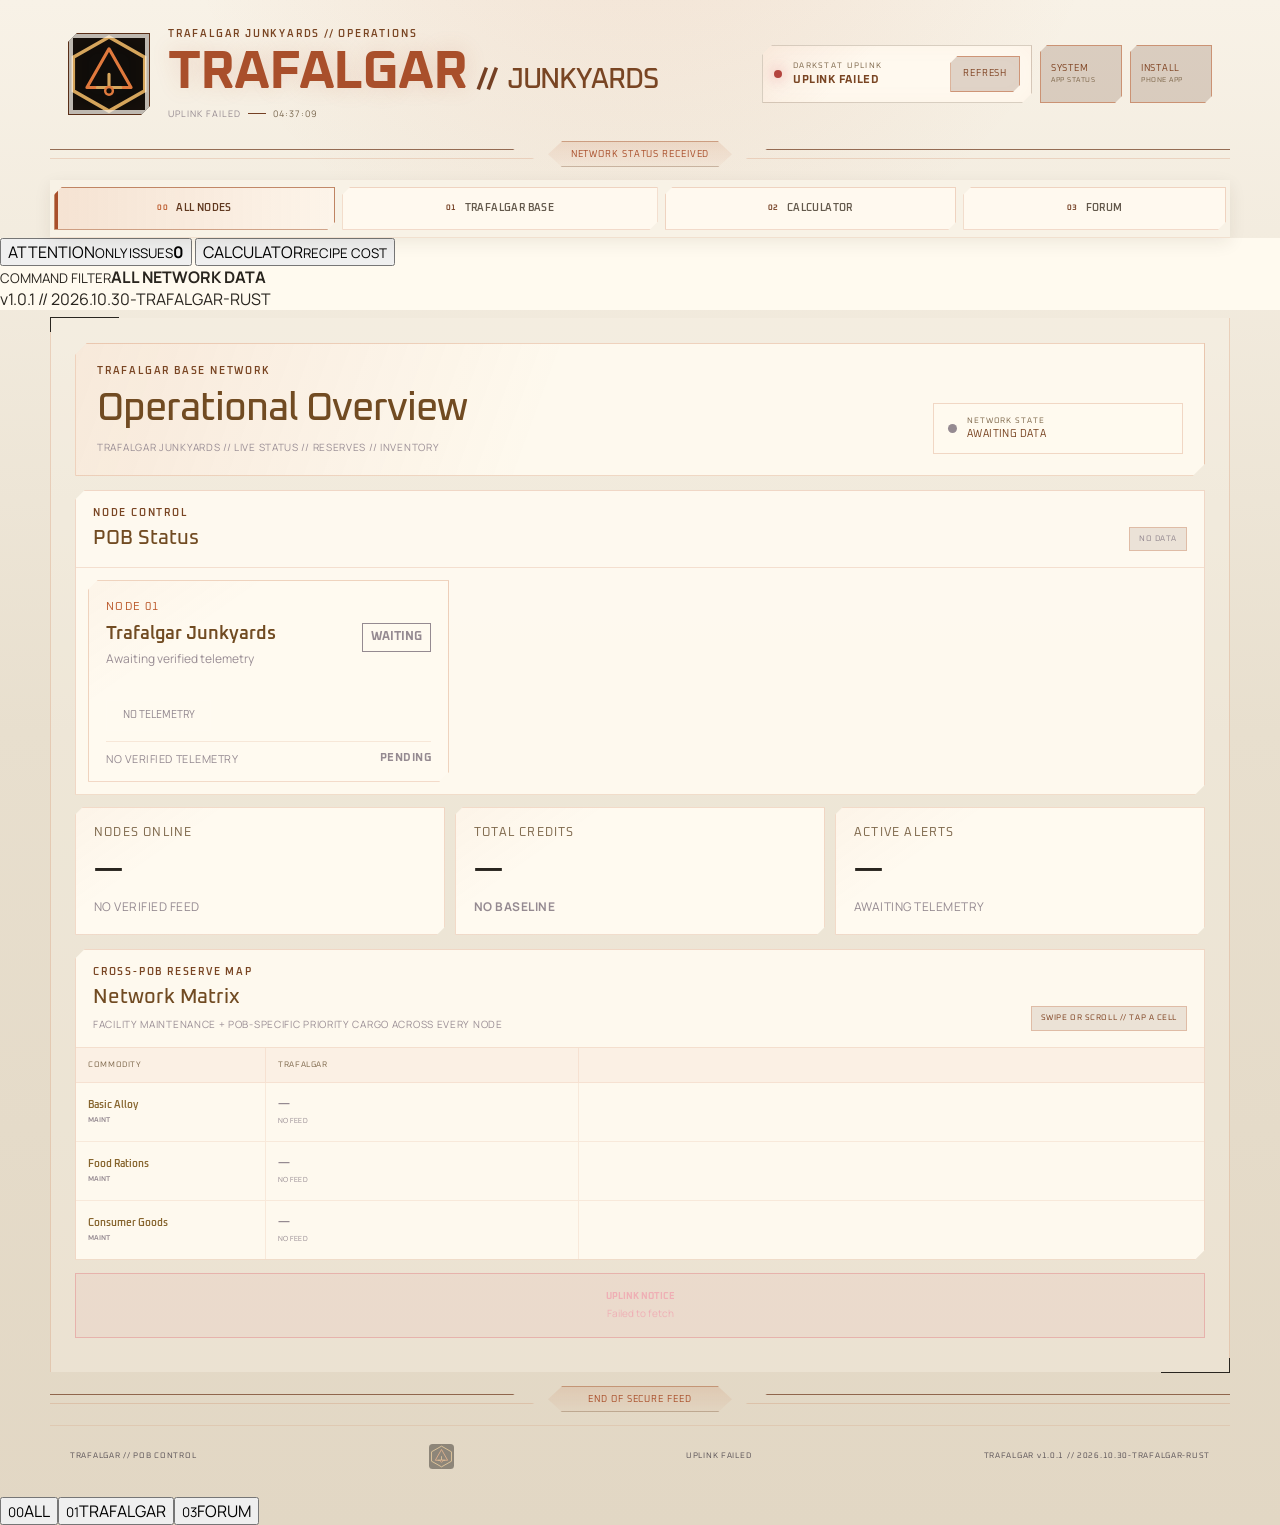
==== commit 9117c8a8: "Add destination field to Trafalgar Forum template" ====
--- a/index.html
+++ b/index.html
@@ -126,8 +126,9 @@
             <label class="dtr-forum-field wide"><span>PERSONAL SENDER IMAGE / LEFT (OPTIONAL)</span><input id="dtrForum_leftImage" data-forum-field inputmode="url" type="url" placeholder="https://example.com/your-character.gif"><small>PASTE YOUR OWN CHARACTER IMAGE OR GIF URL. LEFT BLANK BY DEFAULT. SAVED WITH THE SENDER PROFILE.</small></label>
             <label class="dtr-forum-field"><span>LOCATION</span><input id="dtrForum_location" data-forum-field maxlength="150" placeholder="Origin of transmission"></label>
             <label class="dtr-forum-field"><span>RECIPIENT</span><input id="dtrForum_recipient" data-forum-field maxlength="160" placeholder="Recipient / office / organisation"></label>
+            <label class="dtr-forum-field"><span>DESTINATION</span><input id="dtrForum_destination" data-forum-field maxlength="160" placeholder="Destination / planet / station"></label>
             <label class="dtr-forum-field"><span>ENCRYPTION</span><input id="dtrForum_encryption" data-forum-field maxlength="130" placeholder="High Encryption / Open Channel / etc."></label>
-            <label class="dtr-forum-field"><span>INTERNAL DRAFT SUBJECT (OPTIONAL)</span><input id="dtrForum_subject" data-forum-field maxlength="160" placeholder="Only for organising drafts; not included in forum posts"></label>
+            <label class="dtr-forum-field"><span>SUBJECT</span><input id="dtrForum_subject" data-forum-field maxlength="160" placeholder="Used in the generated Trafalgar letterhead"></label>
             <label class="dtr-forum-field wide"><span>OPENING (OPTIONAL)</span><input id="dtrForum_opening" data-forum-field maxlength="220" placeholder="Elders, fellow Corsairs, ..."></label>
             <div class="dtr-forum-field wide">
               <label class="dtr-forum-message-label" for="dtrForum_message">MESSAGE</label>
--- a/styles.css
+++ b/styles.css
@@ -1 +1,26 @@
-:root{color-scheme:dark;--bg:#100d0a;--bg2:#17110c;--panel:rgba(17,13,10,.94);--panel2:rgba(25,18,12,.98);--line:rgba(151,94,52,.34);--line-hot:rgba(211,132,69,.72);--red:#8f4728;--red-bright:#e0793d;--red-deep:#4f2b1c;--rose:#f0b77a;--gold:#d6a65d;--gold-soft:#a98559;--text:#dbe4e7;--muted:#71848c;--good:#62c998;--warn:#d2a767;--bad:#dc5f68;--sigil:none}*{box-sizing:border-box}html{min-width:320px;background:#000;scroll-behavior:smooth}body{margin:0;min-height:100vh;color:var(--text);background:radial-gradient(circle at 50% -12%,rgba(190,91,42,.13),transparent 30rem),linear-gradient(180deg,#020203,var(--bg) 38%,#030304);font-family:"Manrope",system-ui,-apple-system,"Segoe UI",sans-serif;overflow-x:hidden}body::before{content:"";position:fixed;inset:0;z-index:-3;pointer-events:none;background:linear-gradient(rgba(255,255,255,.008) 1px,transparent 1px),linear-gradient(90deg,rgba(255,255,255,.006) 1px,transparent 1px);background-size:4px 4px;mask-image:linear-gradient(to bottom,rgba(0,0,0,.65),transparent 80%)}body::after{content:"";position:fixed;inset:0;z-index:99;pointer-events:none;background:repeating-linear-gradient(to bottom,rgba(255,255,255,.008) 0,rgba(255,255,255,.008) 1px,transparent 1px,transparent 4px);opacity:.24;mix-blend-mode:soft-light}button,input{font:inherit}button{-webkit-tap-highlight-color:transparent}.modal-open{overflow:hidden}.ambient-grid{position:fixed;left:50%;top:21rem;width:min(980px,105vw);aspect-ratio:1;z-index:-2;translate:-50% 0;opacity:.022;background:var(--sigil) center/contain no-repeat;filter:grayscale(1) sepia(.5) saturate(1.5);pointer-events:none}.topbar,.tabs,.command-frame,footer,.transmission-rail{width:min(1180px,calc(100% - 32px));margin-inline:auto}.topbar{padding:28px 18px 18px;display:flex;justify-content:space-between;align-items:center;gap:24px}.brand-shell{min-width:0;display:flex;align-items:center;gap:18px}.brand-sigil{width:82px;height:82px;flex:0 0 auto;border:1px solid rgba(190,91,42,.42);background:var(--sigil) center/112% no-repeat;box-shadow:inset 0 0 0 4px rgba(0,0,0,.58),inset 0 0 24px rgba(190,91,42,.14),0 0 22px rgba(190,91,42,.08);clip-path:polygon(9px 0,100% 0,100% calc(100% - 9px),calc(100% - 9px) 100%,0 100%,0 9px)}.brand-copy{min-width:0}.eyebrow,.section-kicker{margin:0 0 6px;color:var(--rose);font-family:"Oxanium",sans-serif;font-size:10px;font-weight:600;letter-spacing:.18em}.brand-copy h1{display:flex;align-items:baseline;gap:9px;margin:0;line-height:.94;white-space:nowrap;font-family:"Oxanium",sans-serif;letter-spacing:-.035em}.brand-main{color:var(--red-bright);font-size:clamp(33px,5.8vw,54px);font-weight:700;text-shadow:0 0 22px rgba(190,91,42,.18)}.brand-slash{color:var(--red-deep);font-size:clamp(19px,3vw,29px)}.brand-sub{color:var(--gold);font-size:clamp(17px,3vw,28px);font-weight:500}.brand-meta{margin-top:9px;display:flex;align-items:center;flex-wrap:wrap;gap:7px;color:var(--gold-soft);font-size:9px;letter-spacing:.11em}.brand-meta i{width:18px;height:1px;background:var(--red-deep)}.header-actions{display:flex;align-items:stretch;gap:8px}.uplink{display:grid;grid-template-columns:auto 1fr auto;align-items:center;gap:11px;min-width:270px;padding:10px 11px;border:1px solid var(--line);background:linear-gradient(135deg,rgba(190,91,42,.08),transparent 36%),rgba(4,4,5,.92);clip-path:polygon(10px 0,100% 0,100% calc(100% - 10px),calc(100% - 10px) 100%,0 100%,0 10px);box-shadow:inset 0 0 24px rgba(190,91,42,.035)}.status-dot{width:8px;height:8px;border-radius:50%;background:var(--warn);box-shadow:0 0 14px rgba(210,167,103,.75)}.uplink-copy small{display:block;color:var(--gold-soft);font-family:"Oxanium",sans-serif;font-size:8px;letter-spacing:.16em}.uplink-copy strong{display:block;margin-top:2px;color:var(--rose);font-family:"Oxanium",sans-serif;font-size:11px;letter-spacing:.05em}.uplink button,.system-button,.install-button{border:1px solid rgba(190,91,42,.5);color:var(--rose);background:rgba(84,42,20,.18);font-family:"Oxanium",sans-serif;cursor:pointer;clip-path:polygon(7px 0,100% 0,100% calc(100% - 7px),calc(100% - 7px) 100%,0 100%,0 7px)}.uplink button{min-height:36px;padding:0 12px;font-size:9px;letter-spacing:.09em}.system-button,.install-button{min-width:82px;padding:7px 10px;display:flex;flex-direction:column;align-items:flex-start;justify-content:center;gap:1px}.system-button span,.install-button span{font-size:9px;letter-spacing:.08em}.system-button small,.install-button small{color:var(--gold-soft);font-size:7px;letter-spacing:.08em}.uplink button:hover,.system-button:hover,.install-button:hover,.uplink button:focus-visible,.system-button:focus-visible,.install-button:focus-visible{outline:none;border-color:var(--red-bright);background:rgba(190,91,42,.18)}.uplink[data-state=live] .status-dot{background:var(--good);box-shadow:0 0 14px rgba(98,201,152,.72)}.uplink[data-state=cache] .status-dot{background:var(--warn)}.uplink[data-state=error] .status-dot{background:var(--bad);box-shadow:0 0 14px rgba(220,95,104,.72)}.offline-banner{position:sticky;top:0;z-index:120;padding:8px 14px;display:flex;justify-content:center;gap:10px;background:#351015;border-bottom:1px solid var(--line-hot);color:var(--rose);font:9px "Oxanium",sans-serif;letter-spacing:.08em}.offline-banner span{color:var(--gold-soft)}.transmission-rail{position:relative;height:31px;margin-top:1px;margin-bottom:10px;display:flex;align-items:center;justify-content:center;color:var(--red-bright);font:9px "Oxanium",sans-serif;letter-spacing:.1em;text-transform:uppercase}.transmission-rail::before,.transmission-rail::after{content:"";position:absolute;top:50%;width:calc(50% - 105px);height:8px;translate:0 -50%;border-top:1px solid var(--red-deep);border-bottom:1px solid rgba(190,91,42,.18)}.transmission-rail::before{left:0;clip-path:polygon(0 0,calc(100% - 22px) 0,100% 100%,0 100%)}.transmission-rail::after{right:0;clip-path:polygon(22px 0,100% 0,100% 100%,0 100%)}.transmission-rail span{position:relative;min-width:184px;padding:7px 18px 6px;border-top:1px solid var(--line-hot);border-bottom:1px solid var(--line);text-align:center;background:linear-gradient(180deg,rgba(190,91,42,.12),rgba(190,91,42,.035));clip-path:polygon(14px 0,calc(100% - 14px) 0,100% 50%,calc(100% - 14px) 100%,14px 100%,0 50%)}.tabs{position:sticky;top:0;z-index:80;padding:7px 4px;display:flex;gap:7px;overflow-x:auto;background:linear-gradient(180deg,rgba(5,5,6,.98),rgba(5,5,6,.9));backdrop-filter:blur(12px);border-bottom:1px solid rgba(190,91,42,.12);scrollbar-width:thin;scrollbar-color:var(--red-deep) transparent}.tab{flex:1 0 auto;min-height:43px;padding:0 14px;display:inline-flex;align-items:center;justify-content:center;gap:8px;border:1px solid rgba(190,91,42,.24);color:#766c71;background:rgba(5,5,6,.76);font:600 10px "Oxanium",sans-serif;letter-spacing:.04em;cursor:pointer;clip-path:polygon(8px 0,100% 0,100% calc(100% - 8px),calc(100% - 8px) 100%,0 100%,0 8px)}.tab span{color:var(--red-deep);font-size:8px}.tab:hover{color:var(--rose);border-color:rgba(190,91,42,.45)}.tab.active{color:var(--rose);border-color:var(--line-hot);background:linear-gradient(90deg,rgba(190,91,42,.2),rgba(190,91,42,.04)),rgba(7,5,6,.96);box-shadow:inset 3px 0 0 var(--red)}.tab.active span{color:var(--red-bright)}.command-frame{position:relative;margin-top:8px;padding:25px 24px 34px;border-left:1px solid rgba(190,91,42,.2);border-right:1px solid rgba(190,91,42,.2);background:linear-gradient(90deg,rgba(190,91,42,.024),transparent 13%,transparent 87%,rgba(190,91,42,.024)),rgba(0,0,0,.13)}.command-frame::before,.command-frame::after{content:"";position:absolute;width:68px;height:14px;border-color:var(--red-deep);pointer-events:none}.command-frame::before{left:-1px;top:-1px;border-left:1px solid;border-top:1px solid}.command-frame::after{right:-1px;bottom:-1px;border-right:1px solid;border-bottom:1px solid}.network-hero,.base-hero{position:relative;overflow:hidden;display:flex;align-items:flex-end;justify-content:space-between;gap:20px;padding:21px;border:1px solid rgba(190,91,42,.25);background:linear-gradient(110deg,rgba(190,91,42,.11),transparent 42%),rgba(7,6,7,.82);clip-path:polygon(12px 0,100% 0,100% calc(100% - 12px),calc(100% - 12px) 100%,0 100%,0 12px)}.network-hero h2,.base-hero h2{margin:0;color:var(--gold);font:500 clamp(25px,4vw,39px) "Oxanium",sans-serif;letter-spacing:-.025em}.section-subline,.location-line{margin:7px 0 0;color:#6f646a;font-size:10px;letter-spacing:.07em;text-transform:uppercase}.network-state{display:flex;align-items:center;gap:10px;min-width:250px;padding:12px 14px;border:1px solid rgba(190,91,42,.22);background:rgba(0,0,0,.34)}.network-state i,.system-overall i{width:9px;height:9px;border-radius:50%;background:var(--muted)}.network-state small{display:block;color:var(--gold-soft);font:8px "Oxanium",sans-serif;letter-spacing:.11em}.network-state strong{display:block;margin-top:2px;color:var(--rose);font:10px "Oxanium",sans-serif;letter-spacing:.04em}.network-state[data-tone=good] i,.system-overall[data-tone=good] i{background:var(--good);box-shadow:0 0 12px rgba(98,201,152,.7)}.network-state[data-tone=warn] i,.system-overall[data-tone=warn] i{background:var(--warn);box-shadow:0 0 12px rgba(210,167,103,.7)}.network-state[data-tone=danger] i,.system-overall[data-tone=danger] i{background:var(--bad);box-shadow:0 0 12px rgba(220,95,104,.7)}.network-metrics{margin-top:12px;display:grid;grid-template-columns:repeat(3,minmax(0,1fr));gap:10px}.network-metrics article,.stat-card{position:relative;min-height:112px;padding:15px;border:1px solid rgba(190,91,42,.2);background:linear-gradient(145deg,rgba(190,91,42,.045),transparent 28%),rgba(6,6,7,.88);clip-path:polygon(8px 0,100% 0,100% calc(100% - 8px),calc(100% - 8px) 100%,0 100%,0 8px)}.network-metrics small,.stat-card small{display:block;color:var(--gold-soft);font:8px "Oxanium",sans-serif;letter-spacing:.1em}.network-metrics strong,.stat-card>strong{display:block;margin-top:10px;color:var(--text);font:600 clamp(19px,3vw,28px) "Oxanium",sans-serif}.network-metrics span,.stat-card .delta{display:block;margin-top:7px;color:var(--muted);font-size:9px;letter-spacing:.04em}.network-metrics span [data-tone],.delta [data-tone]{font-weight:700}.overview-section,.matrix-panel,.maintenance-panel,.priority-panel,.watch-panel,.inventory-panel{margin-top:14px;border:1px solid rgba(190,91,42,.21);background:rgba(5,5,6,.78);clip-path:polygon(10px 0,100% 0,100% calc(100% - 10px),calc(100% - 10px) 100%,0 100%,0 10px)}.section-head{display:flex;align-items:flex-end;justify-content:space-between;gap:18px;padding:16px 17px;border-bottom:1px solid rgba(190,91,42,.16)}.section-head.compact h3,.inventory-head h3{margin:0;color:var(--gold);font:500 20px "Oxanium",sans-serif}.freshness-chip,.matrix-hint,.facility-state,.alert-count,.watch-count{padding:6px 9px;border:1px solid rgba(190,91,42,.28);color:var(--rose);background:rgba(84,42,20,.11);font:8px "Oxanium",sans-serif;letter-spacing:.07em;white-space:nowrap}.overview-grid{padding:12px;display:grid;grid-template-columns:repeat(3,minmax(0,1fr));gap:10px}.base-card{position:relative;min-width:0;padding:17px 15px 13px;border:1px solid rgba(190,91,42,.25);color:var(--text);background:linear-gradient(145deg,rgba(190,91,42,.08),transparent 27%),linear-gradient(180deg,rgba(11,9,10,.96),rgba(4,4,5,.96));cursor:pointer;clip-path:polygon(10px 0,100% 0,100% calc(100% - 10px),calc(100% - 10px) 100%,0 100%,0 10px);transition:.18s}.base-card:hover{transform:translateY(-2px);border-color:var(--line-hot)}.base-card[data-state=missing]{opacity:.62;border-style:dashed}.node-id{display:block;margin-bottom:9px;color:var(--red-bright);font:8px "Oxanium",sans-serif;letter-spacing:.12em}.base-card-head{display:flex;justify-content:space-between;gap:10px;align-items:flex-start}.base-card h3{margin:0;color:var(--gold);font:600 16px "Oxanium",sans-serif}.where{min-height:31px;margin:5px 0 0;color:#70666b;font-size:9px;line-height:1.45}.health-pill,.health-badge{display:inline-flex;align-items:center;justify-content:center;border:1px solid currentColor;color:var(--muted);background:rgba(255,255,255,.02);font:700 9px "Oxanium",sans-serif;white-space:nowrap}.health-pill{padding:5px 7px}.health-badge{min-width:82px;padding:10px 13px;font-size:13px}.base-card-stats{margin-top:13px;display:grid;grid-template-columns:1fr 1fr;gap:8px}.base-card-stats>div{padding-top:8px;border-top:1px solid rgba(190,91,42,.12)}.base-card-stats>div:last-child{grid-column:1/-1}.base-card-stats small{display:block;color:var(--muted);font-size:7px;letter-spacing:.08em}.base-card-stats strong{display:block;margin-top:3px;color:var(--text);font:600 11px "Oxanium",sans-serif}.base-card-stats em{display:block;margin-top:3px;font-style:normal;font-size:8px}.maintenance-mini{margin-top:12px;display:grid;grid-template-columns:repeat(3,1fr);gap:5px}.maintenance-mini>span{padding:6px 5px;border:1px solid rgba(255,255,255,.06);background:rgba(255,255,255,.015);color:var(--muted);font:7px "Oxanium",sans-serif;text-align:center}.maintenance-mini b{display:block;margin-top:2px;color:inherit;font-size:9px}.base-card-footer{margin-top:10px;padding-top:9px;border-top:1px solid rgba(190,91,42,.12);display:flex;justify-content:space-between;gap:8px;color:var(--muted);font-size:7px;letter-spacing:.05em}.base-card-footer b{font:700 7px "Oxanium",sans-serif}.matrix-wrap{overflow-x:auto}.matrix-table{min-width:620px}.matrix-row{display:grid;grid-template-columns:190px repeat(3,minmax(130px,1fr));border-bottom:1px solid rgba(190,91,42,.1)}.matrix-row:last-child{border-bottom:0}.matrix-row>strong,.matrix-row>span,.matrix-row>button{min-height:58px;padding:9px 12px;display:flex;flex-direction:column;justify-content:center;border:0;border-right:1px solid rgba(190,91,42,.1);background:transparent;color:var(--text);text-align:left}.matrix-row>button{cursor:pointer}.matrix-row>button:hover{background:rgba(190,91,42,.08)}.matrix-row>strong{color:var(--gold);font:600 10px "Oxanium",sans-serif}.matrix-row>strong small{margin-top:3px;color:var(--muted);font-size:7px}.matrix-row>button b{font:600 12px "Oxanium",sans-serif}.matrix-row>button small{margin-top:3px;color:inherit;font-size:7px;letter-spacing:.04em}.matrix-head{background:rgba(190,91,42,.05)}.matrix-head>span{min-height:34px;color:var(--gold-soft);font:8px "Oxanium",sans-serif;letter-spacing:.08em}.base-hero{margin-bottom:11px}.base-hero-copy{position:relative;z-index:2}.hero-sigil{position:absolute;right:100px;top:50%;width:150px;aspect-ratio:1;translate:0 -50%;opacity:.055;background:var(--sigil) center/contain no-repeat}.hero-delta{margin-top:10px;color:var(--rose);font:8px "Oxanium",sans-serif;letter-spacing:.06em}.stat-grid{display:grid;grid-template-columns:repeat(4,minmax(0,1fr));gap:10px}.card-index{position:absolute;right:10px;top:8px;color:rgba(190,91,42,.28);font:700 20px "Oxanium",sans-serif}.meter{height:5px;margin-top:14px;border-radius:99px;overflow:hidden;background:#1c1518}.meter span{display:block;height:100%;background:var(--good);transition:width .25s}.meter[data-tone=warn] span{background:var(--warn)}.meter[data-tone=danger] span{background:var(--bad)}.detail-columns{display:grid;grid-template-columns:1.35fr .65fr;gap:12px}.maintenance-grid{padding:12px;display:grid;grid-template-columns:repeat(3,minmax(0,1fr));gap:9px}.maintenance-card{padding:13px;border:1px solid rgba(255,255,255,.06);background:rgba(255,255,255,.014)}.maintenance-title{display:flex;justify-content:space-between;gap:8px;align-items:flex-start}.maintenance-title small{display:block;color:var(--muted);font:7px "Oxanium",sans-serif;letter-spacing:.06em}.maintenance-title strong{display:block;margin-top:4px;color:var(--gold);font:600 12px "Oxanium",sans-serif}.maintenance-title>span{color:inherit;font:700 7px "Oxanium",sans-serif;white-space:nowrap}.maintenance-value{margin-top:15px;display:flex;align-items:baseline;gap:5px}.maintenance-value b{font:600 24px "Oxanium",sans-serif}.maintenance-value em{color:var(--muted);font-style:normal;font-size:8px}.maintenance-value>span{margin-left:auto;font-size:8px}.maintenance-meter{position:relative;height:6px;margin-top:11px;background:#1b1517;overflow:hidden}.maintenance-meter i{display:block;height:100%;background:currentColor;opacity:.85}.maintenance-meter mark{position:absolute;left:16.6%;top:0;width:1px;height:100%;background:#fff;opacity:.35}.maintenance-thresholds{margin-top:7px;display:flex;justify-content:space-between;gap:7px;color:var(--muted);font-size:6px;letter-spacing:.04em}.priority-list{padding:12px;display:grid;gap:7px}.priority-list article{padding:10px;display:grid;grid-template-columns:28px 1fr;gap:9px;border:1px solid rgba(255,255,255,.06);background:rgba(255,255,255,.012)}.priority-list article>span{color:inherit;font:700 10px "Oxanium",sans-serif}.priority-list strong{color:inherit;font:600 9px "Oxanium",sans-serif}.priority-list p{margin:4px 0 0;color:var(--muted);font-size:8px;line-height:1.4}.priority-empty{padding:18px;display:flex;align-items:center;gap:10px;color:var(--good)}.priority-empty i{width:8px;height:8px;border-radius:50%;background:var(--good);box-shadow:0 0 12px rgba(98,201,152,.6)}.priority-empty strong{display:block;font:600 9px "Oxanium",sans-serif}.priority-empty span{display:block;margin-top:3px;color:var(--muted);font-size:8px}.watch-grid{padding:12px;display:grid;grid-template-columns:repeat(auto-fit,minmax(160px,1fr));gap:8px}.watch-card{position:relative;padding:12px;border:1px solid rgba(190,91,42,.18);background:rgba(190,91,42,.025)}.watch-card small{display:block;color:var(--muted);font:7px "Oxanium",sans-serif}.watch-card strong{display:block;margin-top:5px;color:var(--gold);font:600 11px "Oxanium",sans-serif}.watch-card>b{display:block;margin-top:10px;font:600 20px "Oxanium",sans-serif}.watch-card>span{display:block;margin-top:5px;font-size:8px}.watch-remove{position:absolute;right:7px;top:6px;border:0;background:none;color:var(--muted);cursor:pointer;font-size:16px}.watch-empty{grid-column:1/-1;padding:18px;text-align:center;color:var(--muted);font:9px "Oxanium",sans-serif}.watch-empty small{display:block;margin-top:5px;color:#5f575b;font:8px "Manrope",sans-serif}.inventory-head{padding:16px;display:flex;align-items:flex-end;justify-content:space-between;gap:16px;border-bottom:1px solid rgba(190,91,42,.16)}.inventory-tools{display:flex;align-items:center;gap:8px;flex-wrap:wrap;justify-content:flex-end}.filter-segments{display:flex;gap:4px;overflow-x:auto}.filter-segments button{min-height:34px;padding:0 9px;border:1px solid rgba(190,91,42,.18);background:#070607;color:var(--muted);font:7px "Oxanium",sans-serif;cursor:pointer}.filter-segments button.active{border-color:var(--line-hot);color:var(--rose);background:rgba(190,91,42,.12)}.search input{width:min(230px,38vw);min-height:36px;padding:0 10px;border:1px solid rgba(190,91,42,.25);outline:0;background:#040405;color:var(--text);font-size:10px}.search input:focus{border-color:var(--red-bright)}.table-wrap{overflow-x:auto}table{width:100%;border-collapse:collapse;font-variant-numeric:tabular-nums}th,td{padding:11px 13px;border-bottom:1px solid rgba(190,91,42,.1);text-align:left}th{color:var(--gold-soft);font:7px "Oxanium",sans-serif;letter-spacing:.08em}td{font-size:10px}th:nth-child(n+3),td:nth-child(n+3){text-align:right}.item-name{color:var(--text);font-weight:700}.muted{color:var(--muted)}.watch-toggle{width:26px;height:26px;border:1px solid rgba(190,91,42,.15);background:transparent;color:#40383c;cursor:pointer}.watch-toggle.active{color:var(--gold);border-color:rgba(200,174,130,.32);background:rgba(200,174,130,.06)}.empty-state,.error-box{padding:17px;text-align:center;font-size:10px}.empty-state{color:var(--muted)}.error-box{margin-top:13px;border:1px solid rgba(220,95,104,.32);background:rgba(220,95,104,.06);color:#efafb5}.error-box strong{display:block;margin-bottom:4px;font:700 9px "Oxanium",sans-serif}[data-tone=good]{color:var(--good)!important}[data-tone=warn]{color:var(--warn)!important}[data-tone=danger]{color:var(--bad)!important}[data-tone=muted]{color:var(--muted)!important}.facility-state[data-tone=good],.alert-count[data-tone=good]{border-color:rgba(98,201,152,.28);background:rgba(98,201,152,.05)}.facility-state[data-tone=warn],.alert-count[data-tone=warn]{border-color:rgba(210,167,103,.3);background:rgba(210,167,103,.05)}.facility-state[data-tone=danger],.alert-count[data-tone=danger]{border-color:rgba(220,95,104,.34);background:rgba(220,95,104,.06)}.transmission-rail-end{margin-top:12px}footer{padding:18px 20px 28px;display:flex;justify-content:space-between;align-items:center;gap:12px;border-top:1px solid rgba(190,91,42,.12);color:#5e565a;font:8px "Oxanium",sans-serif;letter-spacing:.09em}.footer-sigil{width:25px;height:25px;background:var(--sigil) center/contain no-repeat;opacity:.4}.system-overlay{position:fixed;inset:0;z-index:140;padding:18px;display:grid;place-items:center;background:rgba(0,0,0,.74);backdrop-filter:blur(8px)}.system-sheet{width:min(720px,100%);max-height:88vh;overflow:auto;border:1px solid var(--line-hot);background:#070607;box-shadow:0 28px 80px rgba(0,0,0,.6);clip-path:polygon(12px 0,100% 0,100% calc(100% - 12px),calc(100% - 12px) 100%,0 100%,0 12px)}.system-sheet header{padding:15px 16px;display:flex;justify-content:space-between;align-items:center;border-bottom:1px solid var(--line)}.system-sheet header small{display:block;color:var(--red-bright);font:7px "Oxanium",sans-serif}.system-sheet header strong{display:block;margin-top:3px;color:var(--gold);font:600 18px "Oxanium",sans-serif}.system-sheet header button,.system-actions button{min-height:34px;padding:0 11px;border:1px solid rgba(190,91,42,.32);background:rgba(190,91,42,.07);color:var(--rose);font:8px "Oxanium",sans-serif;cursor:pointer}.system-overall{margin:12px;padding:12px;display:flex;align-items:center;gap:10px;border:1px solid rgba(190,91,42,.16);background:rgba(255,255,255,.012)}.system-overall strong{display:block;color:var(--text);font:600 10px "Oxanium",sans-serif}.system-overall span{display:block;margin-top:3px;color:var(--muted);font-size:8px}.system-grid{padding:0 12px 12px;display:grid;grid-template-columns:repeat(2,1fr);gap:8px}.system-grid article{padding:11px;border:1px solid rgba(255,255,255,.06);background:rgba(255,255,255,.01)}.system-grid small{display:block;color:var(--muted);font:7px "Oxanium",sans-serif}.system-grid strong{display:block;margin-top:5px;color:inherit;font:600 11px "Oxanium",sans-serif}.system-grid span{display:block;margin-top:4px;color:var(--muted);font-size:8px}.system-actions{padding:12px 16px;border-top:1px solid rgba(190,91,42,.12);display:flex;justify-content:flex-end;gap:7px}.install-sheet{position:fixed;z-index:150;left:50%;bottom:max(14px,env(safe-area-inset-bottom));translate:-50% 0;width:min(560px,calc(100% - 28px));padding:15px;border:1px solid var(--line-hot);background:#090708;box-shadow:0 24px 60px rgba(0,0,0,.7);display:flex;justify-content:space-between;align-items:center;gap:18px;clip-path:polygon(10px 0,100% 0,100% calc(100% - 10px),calc(100% - 10px) 100%,0 100%,0 10px)}.install-sheet small{display:block;color:var(--red-bright);font:7px "Oxanium",sans-serif}.install-sheet strong{display:block;margin-top:3px;color:var(--gold);font:600 11px "Oxanium",sans-serif}.install-sheet span{display:block;margin-top:5px;color:var(--muted);font-size:8px;line-height:1.4}.install-actions{display:flex;gap:6px}.install-actions button{min-height:34px;padding:0 10px;border:1px solid rgba(190,91,42,.3);background:rgba(190,91,42,.08);color:var(--rose);font:8px "Oxanium",sans-serif;cursor:pointer}.sr-only{position:absolute;width:1px;height:1px;padding:0;margin:-1px;overflow:hidden;clip:rect(0,0,0,0);white-space:nowrap;border:0}[hidden]{display:none!important}@media(max-width:980px){.topbar{align-items:flex-start;flex-direction:column}.header-actions{width:100%}.uplink{flex:1}.network-metrics,.stat-grid{grid-template-columns:repeat(2,1fr)}.overview-grid{grid-template-columns:repeat(2,1fr)}.detail-columns{grid-template-columns:1fr}.maintenance-grid{grid-template-columns:repeat(3,1fr)}}@media(max-width:680px){.topbar,.tabs,.command-frame,footer,.transmission-rail{width:min(100% - 18px,1180px)}.topbar{padding:19px 6px 13px;gap:13px}.brand-sigil{width:62px;height:62px}.brand-shell{gap:11px}.eyebrow{font-size:8px}.brand-main{font-size:34px}.brand-sub{font-size:17px}.brand-slash{font-size:19px}.brand-meta{font-size:7px;gap:5px}.brand-meta i{width:10px}.header-actions{display:grid;grid-template-columns:1fr auto auto;gap:5px}.uplink{min-width:0;padding:8px}.uplink button{display:none}.system-button,.install-button{min-width:67px;padding:6px}.tabs{top:0;padding-inline:0}.tab{min-height:40px;padding:0 11px;font-size:9px;flex:0 0 auto}.command-frame{padding:15px 9px 24px}.network-hero,.base-hero{padding:16px;align-items:flex-start;flex-direction:column}.network-state{min-width:0;width:100%}.network-metrics,.stat-grid,.overview-grid,.maintenance-grid{grid-template-columns:1fr}.overview-grid{padding:8px}.network-metrics{gap:7px}.network-metrics article,.stat-card{min-height:96px}.base-card-stats{grid-template-columns:1fr 1fr}.detail-columns{gap:8px}.section-head,.inventory-head{padding:13px;align-items:flex-start;flex-direction:column}.section-head.compact{flex-direction:row;align-items:flex-end}.maintenance-grid,.priority-list,.watch-grid{padding:8px}.maintenance-card{padding:11px}.inventory-tools{width:100%;justify-content:flex-start}.filter-segments{width:100%;padding-bottom:2px}.filter-segments button{flex:0 0 auto}.search{width:100%}.search input{width:100%}.table-wrap{overflow:visible}table,tbody,tr,td{display:block;width:100%}thead{display:none}tbody{padding:7px}tr{position:relative;margin-bottom:7px;padding:8px 9px 8px 42px;border:1px solid rgba(190,91,42,.12);background:rgba(255,255,255,.008)}td{padding:5px 0;border:0!important;text-align:right!important;font-size:9px}td::before{content:attr(data-label);float:left;color:var(--muted);font:7px "Oxanium",sans-serif;letter-spacing:.05em}.item-name{text-align:left!important;font-size:11px;color:var(--gold);padding-bottom:8px}.item-name::before{display:none}td:first-child{position:absolute;left:8px;top:9px;padding:0}.watch-toggle{width:27px;height:27px}.hero-sigil{right:-14px;top:18px;translate:0 0;width:110px}.health-badge{align-self:flex-start}.matrix-hint{display:none}.matrix-table{min-width:720px}.system-grid{grid-template-columns:1fr}.install-sheet{align-items:stretch;flex-direction:column}.install-actions{justify-content:flex-end}.transmission-rail::before,.transmission-rail::after{width:calc(50% - 88px)}.transmission-rail span{min-width:156px;font-size:8px}.section-head.compact h3,.inventory-head h3{font-size:17px}}@media(prefers-reduced-motion:reduce){*{scroll-behavior:auto!important;transition:none!important}}
+:root{color-scheme:light;--bg:#100d0a;--bg2:#17110c;--panel:rgba(17,13,10,.94);--panel2:rgba(25,18,12,.98);--line:rgba(151,94,52,.34);--line-hot:rgba(211,132,69,.72);--red:#8f4728;--red-bright:#e0793d;--red-deep:#4f2b1c;--rose:#f0b77a;--gold:#d6a65d;--gold-soft:#a98559;--text:#dbe4e7;--muted:#71848c;--good:#62c998;--warn:#d2a767;--bad:#dc5f68;--sigil:none}*{box-sizing:border-box}html{min-width:320px;background:#000;scroll-behavior:smooth}body{margin:0;min-height:100vh;color:var(--text);background:radial-gradient(circle at 50% -12%,rgba(190,91,42,.13),transparent 30rem),linear-gradient(180deg,#020203,var(--bg) 38%,#030304);font-family:"Manrope",system-ui,-apple-system,"Segoe UI",sans-serif;overflow-x:hidden}body::before{content:"";position:fixed;inset:0;z-index:-3;pointer-events:none;background:linear-gradient(rgba(255,255,255,.008) 1px,transparent 1px),linear-gradient(90deg,rgba(255,255,255,.006) 1px,transparent 1px);background-size:4px 4px;mask-image:linear-gradient(to bottom,rgba(0,0,0,.65),transparent 80%)}body::after{content:"";position:fixed;inset:0;z-index:99;pointer-events:none;background:repeating-linear-gradient(to bottom,rgba(255,255,255,.008) 0,rgba(255,255,255,.008) 1px,transparent 1px,transparent 4px);opacity:.24;mix-blend-mode:soft-light}button,input{font:inherit}button{-webkit-tap-highlight-color:transparent}.modal-open{overflow:hidden}.ambient-grid{position:fixed;left:50%;top:21rem;width:min(980px,105vw);aspect-ratio:1;z-index:-2;translate:-50% 0;opacity:.022;background:var(--sigil) center/contain no-repeat;filter:grayscale(1) sepia(.5) saturate(1.5);pointer-events:none}.topbar,.tabs,.command-frame,footer,.transmission-rail{width:min(1180px,calc(100% - 32px));margin-inline:auto}.topbar{padding:28px 18px 18px;display:flex;justify-content:space-between;align-items:center;gap:24px}.brand-shell{min-width:0;display:flex;align-items:center;gap:18px}.brand-sigil{width:82px;height:82px;flex:0 0 auto;border:1px solid rgba(190,91,42,.42);background:var(--sigil) center/112% no-repeat;box-shadow:inset 0 0 0 4px rgba(0,0,0,.58),inset 0 0 24px rgba(190,91,42,.14),0 0 22px rgba(190,91,42,.08);clip-path:polygon(9px 0,100% 0,100% calc(100% - 9px),calc(100% - 9px) 100%,0 100%,0 9px)}.brand-copy{min-width:0}.eyebrow,.section-kicker{margin:0 0 6px;color:var(--rose);font-family:"Oxanium",sans-serif;font-size:10px;font-weight:600;letter-spacing:.18em}.brand-copy h1{display:flex;align-items:baseline;gap:9px;margin:0;line-height:.94;white-space:nowrap;font-family:"Oxanium",sans-serif;letter-spacing:-.035em}.brand-main{color:var(--red-bright);font-size:clamp(33px,5.8vw,54px);font-weight:700;text-shadow:0 0 22px rgba(190,91,42,.18)}.brand-slash{color:var(--red-deep);font-size:clamp(19px,3vw,29px)}.brand-sub{color:var(--gold);font-size:clamp(17px,3vw,28px);font-weight:500}.brand-meta{margin-top:9px;display:flex;align-items:center;flex-wrap:wrap;gap:7px;color:var(--gold-soft);font-size:9px;letter-spacing:.11em}.brand-meta i{width:18px;height:1px;background:var(--red-deep)}.header-actions{display:flex;align-items:stretch;gap:8px}.uplink{display:grid;grid-template-columns:auto 1fr auto;align-items:center;gap:11px;min-width:270px;padding:10px 11px;border:1px solid var(--line);background:linear-gradient(135deg,rgba(190,91,42,.08),transparent 36%),rgba(4,4,5,.92);clip-path:polygon(10px 0,100% 0,100% calc(100% - 10px),calc(100% - 10px) 100%,0 100%,0 10px);box-shadow:inset 0 0 24px rgba(190,91,42,.035)}.status-dot{width:8px;height:8px;border-radius:50%;background:var(--warn);box-shadow:0 0 14px rgba(210,167,103,.75)}.uplink-copy small{display:block;color:var(--gold-soft);font-family:"Oxanium",sans-serif;font-size:8px;letter-spacing:.16em}.uplink-copy strong{display:block;margin-top:2px;color:var(--rose);font-family:"Oxanium",sans-serif;font-size:11px;letter-spacing:.05em}.uplink button,.system-button,.install-button{border:1px solid rgba(190,91,42,.5);color:var(--rose);background:rgba(84,42,20,.18);font-family:"Oxanium",sans-serif;cursor:pointer;clip-path:polygon(7px 0,100% 0,100% calc(100% - 7px),calc(100% - 7px) 100%,0 100%,0 7px)}.uplink button{min-height:36px;padding:0 12px;font-size:9px;letter-spacing:.09em}.system-button,.install-button{min-width:82px;padding:7px 10px;display:flex;flex-direction:column;align-items:flex-start;justify-content:center;gap:1px}.system-button span,.install-button span{font-size:9px;letter-spacing:.08em}.system-button small,.install-button small{color:var(--gold-soft);font-size:7px;letter-spacing:.08em}.uplink button:hover,.system-button:hover,.install-button:hover,.uplink button:focus-visible,.system-button:focus-visible,.install-button:focus-visible{outline:none;border-color:var(--red-bright);background:rgba(190,91,42,.18)}.uplink[data-state=live] .status-dot{background:var(--good);box-shadow:0 0 14px rgba(98,201,152,.72)}.uplink[data-state=cache] .status-dot{background:var(--warn)}.uplink[data-state=error] .status-dot{background:var(--bad);box-shadow:0 0 14px rgba(220,95,104,.72)}.offline-banner{position:sticky;top:0;z-index:120;padding:8px 14px;display:flex;justify-content:center;gap:10px;background:#351015;border-bottom:1px solid var(--line-hot);color:var(--rose);font:9px "Oxanium",sans-serif;letter-spacing:.08em}.offline-banner span{color:var(--gold-soft)}.transmission-rail{position:relative;height:31px;margin-top:1px;margin-bottom:10px;display:flex;align-items:center;justify-content:center;color:var(--red-bright);font:9px "Oxanium",sans-serif;letter-spacing:.1em;text-transform:uppercase}.transmission-rail::before,.transmission-rail::after{content:"";position:absolute;top:50%;width:calc(50% - 105px);height:8px;translate:0 -50%;border-top:1px solid var(--red-deep);border-bottom:1px solid rgba(190,91,42,.18)}.transmission-rail::before{left:0;clip-path:polygon(0 0,calc(100% - 22px) 0,100% 100%,0 100%)}.transmission-rail::after{right:0;clip-path:polygon(22px 0,100% 0,100% 100%,0 100%)}.transmission-rail span{position:relative;min-width:184px;padding:7px 18px 6px;border-top:1px solid var(--line-hot);border-bottom:1px solid var(--line);text-align:center;background:linear-gradient(180deg,rgba(190,91,42,.12),rgba(190,91,42,.035));clip-path:polygon(14px 0,calc(100% - 14px) 0,100% 50%,calc(100% - 14px) 100%,14px 100%,0 50%)}.tabs{position:sticky;top:0;z-index:80;padding:7px 4px;display:flex;gap:7px;overflow-x:auto;background:linear-gradient(180deg,rgba(5,5,6,.98),rgba(5,5,6,.9));backdrop-filter:blur(12px);border-bottom:1px solid rgba(190,91,42,.12);scrollbar-width:thin;scrollbar-color:var(--red-deep) transparent}.tab{flex:1 0 auto;min-height:43px;padding:0 14px;display:inline-flex;align-items:center;justify-content:center;gap:8px;border:1px solid rgba(190,91,42,.24);color:#766c71;background:rgba(5,5,6,.76);font:600 10px "Oxanium",sans-serif;letter-spacing:.04em;cursor:pointer;clip-path:polygon(8px 0,100% 0,100% calc(100% - 8px),calc(100% - 8px) 100%,0 100%,0 8px)}.tab span{color:var(--red-deep);font-size:8px}.tab:hover{color:var(--rose);border-color:rgba(190,91,42,.45)}.tab.active{color:var(--rose);border-color:var(--line-hot);background:linear-gradient(90deg,rgba(190,91,42,.2),rgba(190,91,42,.04)),rgba(7,5,6,.96);box-shadow:inset 3px 0 0 var(--red)}.tab.active span{color:var(--red-bright)}.command-frame{position:relative;margin-top:8px;padding:25px 24px 34px;border-left:1px solid rgba(190,91,42,.2);border-right:1px solid rgba(190,91,42,.2);background:linear-gradient(90deg,rgba(190,91,42,.024),transparent 13%,transparent 87%,rgba(190,91,42,.024)),rgba(0,0,0,.13)}.command-frame::before,.command-frame::after{content:"";position:absolute;width:68px;height:14px;border-color:var(--red-deep);pointer-events:none}.command-frame::before{left:-1px;top:-1px;border-left:1px solid;border-top:1px solid}.command-frame::after{right:-1px;bottom:-1px;border-right:1px solid;border-bottom:1px solid}.network-hero,.base-hero{position:relative;overflow:hidden;display:flex;align-items:flex-end;justify-content:space-between;gap:20px;padding:21px;border:1px solid rgba(190,91,42,.25);background:linear-gradient(110deg,rgba(190,91,42,.11),transparent 42%),rgba(7,6,7,.82);clip-path:polygon(12px 0,100% 0,100% calc(100% - 12px),calc(100% - 12px) 100%,0 100%,0 12px)}.network-hero h2,.base-hero h2{margin:0;color:var(--gold);font:500 clamp(25px,4vw,39px) "Oxanium",sans-serif;letter-spacing:-.025em}.section-subline,.location-line{margin:7px 0 0;color:#6f646a;font-size:10px;letter-spacing:.07em;text-transform:uppercase}.network-state{display:flex;align-items:center;gap:10px;min-width:250px;padding:12px 14px;border:1px solid rgba(190,91,42,.22);background:rgba(0,0,0,.34)}.network-state i,.system-overall i{width:9px;height:9px;border-radius:50%;background:var(--muted)}.network-state small{display:block;color:var(--gold-soft);font:8px "Oxanium",sans-serif;letter-spacing:.11em}.network-state strong{display:block;margin-top:2px;color:var(--rose);font:10px "Oxanium",sans-serif;letter-spacing:.04em}.network-state[data-tone=good] i,.system-overall[data-tone=good] i{background:var(--good);box-shadow:0 0 12px rgba(98,201,152,.7)}.network-state[data-tone=warn] i,.system-overall[data-tone=warn] i{background:var(--warn);box-shadow:0 0 12px rgba(210,167,103,.7)}.network-state[data-tone=danger] i,.system-overall[data-tone=danger] i{background:var(--bad);box-shadow:0 0 12px rgba(220,95,104,.7)}.network-metrics{margin-top:12px;display:grid;grid-template-columns:repeat(3,minmax(0,1fr));gap:10px}.network-metrics article,.stat-card{position:relative;min-height:112px;padding:15px;border:1px solid rgba(190,91,42,.2);background:linear-gradient(145deg,rgba(190,91,42,.045),transparent 28%),rgba(6,6,7,.88);clip-path:polygon(8px 0,100% 0,100% calc(100% - 8px),calc(100% - 8px) 100%,0 100%,0 8px)}.network-metrics small,.stat-card small{display:block;color:var(--gold-soft);font:8px "Oxanium",sans-serif;letter-spacing:.1em}.network-metrics strong,.stat-card>strong{display:block;margin-top:10px;color:var(--text);font:600 clamp(19px,3vw,28px) "Oxanium",sans-serif}.network-metrics span,.stat-card .delta{display:block;margin-top:7px;color:var(--muted);font-size:9px;letter-spacing:.04em}.network-metrics span [data-tone],.delta [data-tone]{font-weight:700}.overview-section,.matrix-panel,.maintenance-panel,.priority-panel,.watch-panel,.inventory-panel{margin-top:14px;border:1px solid rgba(190,91,42,.21);background:rgba(5,5,6,.78);clip-path:polygon(10px 0,100% 0,100% calc(100% - 10px),calc(100% - 10px) 100%,0 100%,0 10px)}.section-head{display:flex;align-items:flex-end;justify-content:space-between;gap:18px;padding:16px 17px;border-bottom:1px solid rgba(190,91,42,.16)}.section-head.compact h3,.inventory-head h3{margin:0;color:var(--gold);font:500 20px "Oxanium",sans-serif}.freshness-chip,.matrix-hint,.facility-state,.alert-count,.watch-count{padding:6px 9px;border:1px solid rgba(190,91,42,.28);color:var(--rose);background:rgba(84,42,20,.11);font:8px "Oxanium",sans-serif;letter-spacing:.07em;white-space:nowrap}.overview-grid{padding:12px;display:grid;grid-template-columns:repeat(3,minmax(0,1fr));gap:10px}.base-card{position:relative;min-width:0;padding:17px 15px 13px;border:1px solid rgba(190,91,42,.25);color:var(--text);background:linear-gradient(145deg,rgba(190,91,42,.08),transparent 27%),linear-gradient(180deg,rgba(11,9,10,.96),rgba(4,4,5,.96));cursor:pointer;clip-path:polygon(10px 0,100% 0,100% calc(100% - 10px),calc(100% - 10px) 100%,0 100%,0 10px);transition:.18s}.base-card:hover{transform:translateY(-2px);border-color:var(--line-hot)}.base-card[data-state=missing]{opacity:.62;border-style:dashed}.node-id{display:block;margin-bottom:9px;color:var(--red-bright);font:8px "Oxanium",sans-serif;letter-spacing:.12em}.base-card-head{display:flex;justify-content:space-between;gap:10px;align-items:flex-start}.base-card h3{margin:0;color:var(--gold);font:600 16px "Oxanium",sans-serif}.where{min-height:31px;margin:5px 0 0;color:#70666b;font-size:9px;line-height:1.45}.health-pill,.health-badge{display:inline-flex;align-items:center;justify-content:center;border:1px solid currentColor;color:var(--muted);background:rgba(255,255,255,.02);font:700 9px "Oxanium",sans-serif;white-space:nowrap}.health-pill{padding:5px 7px}.health-badge{min-width:82px;padding:10px 13px;font-size:13px}.base-card-stats{margin-top:13px;display:grid;grid-template-columns:1fr 1fr;gap:8px}.base-card-stats>div{padding-top:8px;border-top:1px solid rgba(190,91,42,.12)}.base-card-stats>div:last-child{grid-column:1/-1}.base-card-stats small{display:block;color:var(--muted);font-size:7px;letter-spacing:.08em}.base-card-stats strong{display:block;margin-top:3px;color:var(--text);font:600 11px "Oxanium",sans-serif}.base-card-stats em{display:block;margin-top:3px;font-style:normal;font-size:8px}.maintenance-mini{margin-top:12px;display:grid;grid-template-columns:repeat(3,1fr);gap:5px}.maintenance-mini>span{padding:6px 5px;border:1px solid rgba(255,255,255,.06);background:rgba(255,255,255,.015);color:var(--muted);font:7px "Oxanium",sans-serif;text-align:center}.maintenance-mini b{display:block;margin-top:2px;color:inherit;font-size:9px}.base-card-footer{margin-top:10px;padding-top:9px;border-top:1px solid rgba(190,91,42,.12);display:flex;justify-content:space-between;gap:8px;color:var(--muted);font-size:7px;letter-spacing:.05em}.base-card-footer b{font:700 7px "Oxanium",sans-serif}.matrix-wrap{overflow-x:auto}.matrix-table{min-width:620px}.matrix-row{display:grid;grid-template-columns:190px repeat(3,minmax(130px,1fr));border-bottom:1px solid rgba(190,91,42,.1)}.matrix-row:last-child{border-bottom:0}.matrix-row>strong,.matrix-row>span,.matrix-row>button{min-height:58px;padding:9px 12px;display:flex;flex-direction:column;justify-content:center;border:0;border-right:1px solid rgba(190,91,42,.1);background:transparent;color:var(--text);text-align:left}.matrix-row>button{cursor:pointer}.matrix-row>button:hover{background:rgba(190,91,42,.08)}.matrix-row>strong{color:var(--gold);font:600 10px "Oxanium",sans-serif}.matrix-row>strong small{margin-top:3px;color:var(--muted);font-size:7px}.matrix-row>button b{font:600 12px "Oxanium",sans-serif}.matrix-row>button small{margin-top:3px;color:inherit;font-size:7px;letter-spacing:.04em}.matrix-head{background:rgba(190,91,42,.05)}.matrix-head>span{min-height:34px;color:var(--gold-soft);font:8px "Oxanium",sans-serif;letter-spacing:.08em}.base-hero{margin-bottom:11px}.base-hero-copy{position:relative;z-index:2}.hero-sigil{position:absolute;right:100px;top:50%;width:150px;aspect-ratio:1;translate:0 -50%;opacity:.055;background:var(--sigil) center/contain no-repeat}.hero-delta{margin-top:10px;color:var(--rose);font:8px "Oxanium",sans-serif;letter-spacing:.06em}.stat-grid{display:grid;grid-template-columns:repeat(4,minmax(0,1fr));gap:10px}.card-index{position:absolute;right:10px;top:8px;color:rgba(190,91,42,.28);font:700 20px "Oxanium",sans-serif}.meter{height:5px;margin-top:14px;border-radius:99px;overflow:hidden;background:#1c1518}.meter span{display:block;height:100%;background:var(--good);transition:width .25s}.meter[data-tone=warn] span{background:var(--warn)}.meter[data-tone=danger] span{background:var(--bad)}.detail-columns{display:grid;grid-template-columns:1.35fr .65fr;gap:12px}.maintenance-grid{padding:12px;display:grid;grid-template-columns:repeat(3,minmax(0,1fr));gap:9px}.maintenance-card{padding:13px;border:1px solid rgba(255,255,255,.06);background:rgba(255,255,255,.014)}.maintenance-title{display:flex;justify-content:space-between;gap:8px;align-items:flex-start}.maintenance-title small{display:block;color:var(--muted);font:7px "Oxanium",sans-serif;letter-spacing:.06em}.maintenance-title strong{display:block;margin-top:4px;color:var(--gold);font:600 12px "Oxanium",sans-serif}.maintenance-title>span{color:inherit;font:700 7px "Oxanium",sans-serif;white-space:nowrap}.maintenance-value{margin-top:15px;display:flex;align-items:baseline;gap:5px}.maintenance-value b{font:600 24px "Oxanium",sans-serif}.maintenance-value em{color:var(--muted);font-style:normal;font-size:8px}.maintenance-value>span{margin-left:auto;font-size:8px}.maintenance-meter{position:relative;height:6px;margin-top:11px;background:#1b1517;overflow:hidden}.maintenance-meter i{display:block;height:100%;background:currentColor;opacity:.85}.maintenance-meter mark{position:absolute;left:16.6%;top:0;width:1px;height:100%;background:#fff;opacity:.35}.maintenance-thresholds{margin-top:7px;display:flex;justify-content:space-between;gap:7px;color:var(--muted);font-size:6px;letter-spacing:.04em}.priority-list{padding:12px;display:grid;gap:7px}.priority-list article{padding:10px;display:grid;grid-template-columns:28px 1fr;gap:9px;border:1px solid rgba(255,255,255,.06);background:rgba(255,255,255,.012)}.priority-list article>span{color:inherit;font:700 10px "Oxanium",sans-serif}.priority-list strong{color:inherit;font:600 9px "Oxanium",sans-serif}.priority-list p{margin:4px 0 0;color:var(--muted);font-size:8px;line-height:1.4}.priority-empty{padding:18px;display:flex;align-items:center;gap:10px;color:var(--good)}.priority-empty i{width:8px;height:8px;border-radius:50%;background:var(--good);box-shadow:0 0 12px rgba(98,201,152,.6)}.priority-empty strong{display:block;font:600 9px "Oxanium",sans-serif}.priority-empty span{display:block;margin-top:3px;color:var(--muted);font-size:8px}.watch-grid{padding:12px;display:grid;grid-template-columns:repeat(auto-fit,minmax(160px,1fr));gap:8px}.watch-card{position:relative;padding:12px;border:1px solid rgba(190,91,42,.18);background:rgba(190,91,42,.025)}.watch-card small{display:block;color:var(--muted);font:7px "Oxanium",sans-serif}.watch-card strong{display:block;margin-top:5px;color:var(--gold);font:600 11px "Oxanium",sans-serif}.watch-card>b{display:block;margin-top:10px;font:600 20px "Oxanium",sans-serif}.watch-card>span{display:block;margin-top:5px;font-size:8px}.watch-remove{position:absolute;right:7px;top:6px;border:0;background:none;color:var(--muted);cursor:pointer;font-size:16px}.watch-empty{grid-column:1/-1;padding:18px;text-align:center;color:var(--muted);font:9px "Oxanium",sans-serif}.watch-empty small{display:block;margin-top:5px;color:#5f575b;font:8px "Manrope",sans-serif}.inventory-head{padding:16px;display:flex;align-items:flex-end;justify-content:space-between;gap:16px;border-bottom:1px solid rgba(190,91,42,.16)}.inventory-tools{display:flex;align-items:center;gap:8px;flex-wrap:wrap;justify-content:flex-end}.filter-segments{display:flex;gap:4px;overflow-x:auto}.filter-segments button{min-height:34px;padding:0 9px;border:1px solid rgba(190,91,42,.18);background:#070607;color:var(--muted);font:7px "Oxanium",sans-serif;cursor:pointer}.filter-segments button.active{border-color:var(--line-hot);color:var(--rose);background:rgba(190,91,42,.12)}.search input{width:min(230px,38vw);min-height:36px;padding:0 10px;border:1px solid rgba(190,91,42,.25);outline:0;background:#040405;color:var(--text);font-size:10px}.search input:focus{border-color:var(--red-bright)}.table-wrap{overflow-x:auto}table{width:100%;border-collapse:collapse;font-variant-numeric:tabular-nums}th,td{padding:11px 13px;border-bottom:1px solid rgba(190,91,42,.1);text-align:left}th{color:var(--gold-soft);font:7px "Oxanium",sans-serif;letter-spacing:.08em}td{font-size:10px}th:nth-child(n+3),td:nth-child(n+3){text-align:right}.item-name{color:var(--text);font-weight:700}.muted{color:var(--muted)}.watch-toggle{width:26px;height:26px;border:1px solid rgba(190,91,42,.15);background:transparent;color:#40383c;cursor:pointer}.watch-toggle.active{color:var(--gold);border-color:rgba(200,174,130,.32);background:rgba(200,174,130,.06)}.empty-state,.error-box{padding:17px;text-align:center;font-size:10px}.empty-state{color:var(--muted)}.error-box{margin-top:13px;border:1px solid rgba(220,95,104,.32);background:rgba(220,95,104,.06);color:#efafb5}.error-box strong{display:block;margin-bottom:4px;font:700 9px "Oxanium",sans-serif}[data-tone=good]{color:var(--good)!important}[data-tone=warn]{color:var(--warn)!important}[data-tone=danger]{color:var(--bad)!important}[data-tone=muted]{color:var(--muted)!important}.facility-state[data-tone=good],.alert-count[data-tone=good]{border-color:rgba(98,201,152,.28);background:rgba(98,201,152,.05)}.facility-state[data-tone=warn],.alert-count[data-tone=warn]{border-color:rgba(210,167,103,.3);background:rgba(210,167,103,.05)}.facility-state[data-tone=danger],.alert-count[data-tone=danger]{border-color:rgba(220,95,104,.34);background:rgba(220,95,104,.06)}.transmission-rail-end{margin-top:12px}footer{padding:18px 20px 28px;display:flex;justify-content:space-between;align-items:center;gap:12px;border-top:1px solid rgba(190,91,42,.12);color:#5e565a;font:8px "Oxanium",sans-serif;letter-spacing:.09em}.footer-sigil{width:25px;height:25px;background:var(--sigil) center/contain no-repeat;opacity:.4}.system-overlay{position:fixed;inset:0;z-index:140;padding:18px;display:grid;place-items:center;background:rgba(0,0,0,.74);backdrop-filter:blur(8px)}.system-sheet{width:min(720px,100%);max-height:88vh;overflow:auto;border:1px solid var(--line-hot);background:#070607;box-shadow:0 28px 80px rgba(0,0,0,.6);clip-path:polygon(12px 0,100% 0,100% calc(100% - 12px),calc(100% - 12px) 100%,0 100%,0 12px)}.system-sheet header{padding:15px 16px;display:flex;justify-content:space-between;align-items:center;border-bottom:1px solid var(--line)}.system-sheet header small{display:block;color:var(--red-bright);font:7px "Oxanium",sans-serif}.system-sheet header strong{display:block;margin-top:3px;color:var(--gold);font:600 18px "Oxanium",sans-serif}.system-sheet header button,.system-actions button{min-height:34px;padding:0 11px;border:1px solid rgba(190,91,42,.32);background:rgba(190,91,42,.07);color:var(--rose);font:8px "Oxanium",sans-serif;cursor:pointer}.system-overall{margin:12px;padding:12px;display:flex;align-items:center;gap:10px;border:1px solid rgba(190,91,42,.16);background:rgba(255,255,255,.012)}.system-overall strong{display:block;color:var(--text);font:600 10px "Oxanium",sans-serif}.system-overall span{display:block;margin-top:3px;color:var(--muted);font-size:8px}.system-grid{padding:0 12px 12px;display:grid;grid-template-columns:repeat(2,1fr);gap:8px}.system-grid article{padding:11px;border:1px solid rgba(255,255,255,.06);background:rgba(255,255,255,.01)}.system-grid small{display:block;color:var(--muted);font:7px "Oxanium",sans-serif}.system-grid strong{display:block;margin-top:5px;color:inherit;font:600 11px "Oxanium",sans-serif}.system-grid span{display:block;margin-top:4px;color:var(--muted);font-size:8px}.system-actions{padding:12px 16px;border-top:1px solid rgba(190,91,42,.12);display:flex;justify-content:flex-end;gap:7px}.install-sheet{position:fixed;z-index:150;left:50%;bottom:max(14px,env(safe-area-inset-bottom));translate:-50% 0;width:min(560px,calc(100% - 28px));padding:15px;border:1px solid var(--line-hot);background:#090708;box-shadow:0 24px 60px rgba(0,0,0,.7);display:flex;justify-content:space-between;align-items:center;gap:18px;clip-path:polygon(10px 0,100% 0,100% calc(100% - 10px),calc(100% - 10px) 100%,0 100%,0 10px)}.install-sheet small{display:block;color:var(--red-bright);font:7px "Oxanium",sans-serif}.install-sheet strong{display:block;margin-top:3px;color:var(--gold);font:600 11px "Oxanium",sans-serif}.install-sheet span{display:block;margin-top:5px;color:var(--muted);font-size:8px;line-height:1.4}.install-actions{display:flex;gap:6px}.install-actions button{min-height:34px;padding:0 10px;border:1px solid rgba(190,91,42,.3);background:rgba(190,91,42,.08);color:var(--rose);font:8px "Oxanium",sans-serif;cursor:pointer}.sr-only{position:absolute;width:1px;height:1px;padding:0;margin:-1px;overflow:hidden;clip:rect(0,0,0,0);white-space:nowrap;border:0}[hidden]{display:none!important}@media(max-width:980px){.topbar{align-items:flex-start;flex-direction:column}.header-actions{width:100%}.uplink{flex:1}.network-metrics,.stat-grid{grid-template-columns:repeat(2,1fr)}.overview-grid{grid-template-columns:repeat(2,1fr)}.detail-columns{grid-template-columns:1fr}.maintenance-grid{grid-template-columns:repeat(3,1fr)}}@media(max-width:680px){.topbar,.tabs,.command-frame,footer,.transmission-rail{width:min(100% - 18px,1180px)}.topbar{padding:19px 6px 13px;gap:13px}.brand-sigil{width:62px;height:62px}.brand-shell{gap:11px}.eyebrow{font-size:8px}.brand-main{font-size:34px}.brand-sub{font-size:17px}.brand-slash{font-size:19px}.brand-meta{font-size:7px;gap:5px}.brand-meta i{width:10px}.header-actions{display:grid;grid-template-columns:1fr auto auto;gap:5px}.uplink{min-width:0;padding:8px}.uplink button{display:none}.system-button,.install-button{min-width:67px;padding:6px}.tabs{top:0;padding-inline:0}.tab{min-height:40px;padding:0 11px;font-size:9px;flex:0 0 auto}.command-frame{padding:15px 9px 24px}.network-hero,.base-hero{padding:16px;align-items:flex-start;flex-direction:column}.network-state{min-width:0;width:100%}.network-metrics,.stat-grid,.overview-grid,.maintenance-grid{grid-template-columns:1fr}.overview-grid{padding:8px}.network-metrics{gap:7px}.network-metrics article,.stat-card{min-height:96px}.base-card-stats{grid-template-columns:1fr 1fr}.detail-columns{gap:8px}.section-head,.inventory-head{padding:13px;align-items:flex-start;flex-direction:column}.section-head.compact{flex-direction:row;align-items:flex-end}.maintenance-grid,.priority-list,.watch-grid{padding:8px}.maintenance-card{padding:11px}.inventory-tools{width:100%;justify-content:flex-start}.filter-segments{width:100%;padding-bottom:2px}.filter-segments button{flex:0 0 auto}.search{width:100%}.search input{width:100%}.table-wrap{overflow:visible}table,tbody,tr,td{display:block;width:100%}thead{display:none}tbody{padding:7px}tr{position:relative;margin-bottom:7px;padding:8px 9px 8px 42px;border:1px solid rgba(190,91,42,.12);background:rgba(255,255,255,.008)}td{padding:5px 0;border:0!important;text-align:right!important;font-size:9px}td::before{content:attr(data-label);float:left;color:var(--muted);font:7px "Oxanium",sans-serif;letter-spacing:.05em}.item-name{text-align:left!important;font-size:11px;color:var(--gold);padding-bottom:8px}.item-name::before{display:none}td:first-child{position:absolute;left:8px;top:9px;padding:0}.watch-toggle{width:27px;height:27px}.hero-sigil{right:-14px;top:18px;translate:0 0;width:110px}.health-badge{align-self:flex-start}.matrix-hint{display:none}.matrix-table{min-width:720px}.system-grid{grid-template-columns:1fr}.install-sheet{align-items:stretch;flex-direction:column}.install-actions{justify-content:flex-end}.transmission-rail::before,.transmission-rail::after{width:calc(50% - 88px)}.transmission-rail span{min-width:156px;font-size:8px}.section-head.compact h3,.inventory-head h3{font-size:17px}}@media(prefers-reduced-motion:reduce){*{scroll-behavior:auto!important;transition:none!important}}
+
+/* Trafalgar light salvage palette */
+:root{color-scheme:light;--bg:#e8dfce;--bg2:#f5efdf;--panel:#fffaf0;--panel2:#f8f0df;--line:rgba(91,67,43,.24);--line-hot:rgba(164,82,39,.65);--red:#a94f2b;--red-bright:#bd5d30;--red-deep:#754024;--rose:#804423;--gold:#87652e;--gold-soft:#806a4e;--text:#29251f;--muted:#736c60;--good:#32805a;--warn:#a36b20;--bad:#b3453f}
+html{background:#e8dfce}
+body{color:var(--text);background:radial-gradient(circle at 50% -12%,rgba(190,91,42,.12),transparent 30rem),linear-gradient(180deg,#f8f2e7,var(--bg) 48%,#e2d7c4)}
+body::before{opacity:.12;mask-image:linear-gradient(to bottom,rgba(0,0,0,.3),transparent 80%)}
+body::after{opacity:.08;mix-blend-mode:multiply}
+.brand-sigil{background-color:#f8f0df;box-shadow:inset 0 0 0 4px rgba(255,250,240,.72),inset 0 0 24px rgba(190,91,42,.08),0 2px 16px rgba(55,40,24,.12)}
+.uplink,.tab,.tabs,.command-frame,.network-hero,.base-hero,.network-state,.network-metrics article,.stat-card,.overview-section,.matrix-panel,.maintenance-panel,.priority-panel,.watch-panel,.inventory-panel,.base-card,.system-panel,.dtr-quickbar,.dtr-quickbar-inner,.dtr-diagnostic-card{color:var(--text);background-color:rgba(255,250,240,.94)}
+.tabs{background:rgba(248,242,231,.96);box-shadow:0 5px 16px rgba(55,40,24,.08)}
+.uplink{background:linear-gradient(135deg,rgba(190,91,42,.08),transparent 36%),rgba(255,250,240,.96)}
+.tab{color:#63594c;background:rgba(255,250,240,.9)}
+.tab.active{color:#60381f;background:linear-gradient(90deg,rgba(190,91,42,.15),rgba(190,91,42,.035)),#fffaf0}
+.command-frame{background:rgba(248,242,231,.34)}
+.network-hero,.base-hero{background:linear-gradient(110deg,rgba(190,91,42,.10),transparent 42%),rgba(255,250,240,.94)}
+.network-metrics article,.stat-card,.base-card{background:linear-gradient(145deg,rgba(190,91,42,.035),transparent 28%),#fffaf0}
+.overview-section,.matrix-panel,.maintenance-panel,.priority-panel,.watch-panel,.inventory-panel{background:rgba(255,250,240,.96)}
+.network-hero h2,.base-hero h2,.section-head.compact h3,.inventory-head h3,.base-card h3{color:#714b22}
+.section-subline,.location-line,.where{color:#71695e}
+.uplink-copy strong,.network-state strong,.eyebrow,.section-kicker,.brand-sub{color:#794523}
+.brand-main,.transmission-rail{color:#a94f2b}
+.brand-meta{color:#78664d}
+.stock-track{background:#e0d4c0}
+table th{background:#eee4d2;color:#604b35}
+table td{background:rgba(255,250,240,.82);color:#332d25}
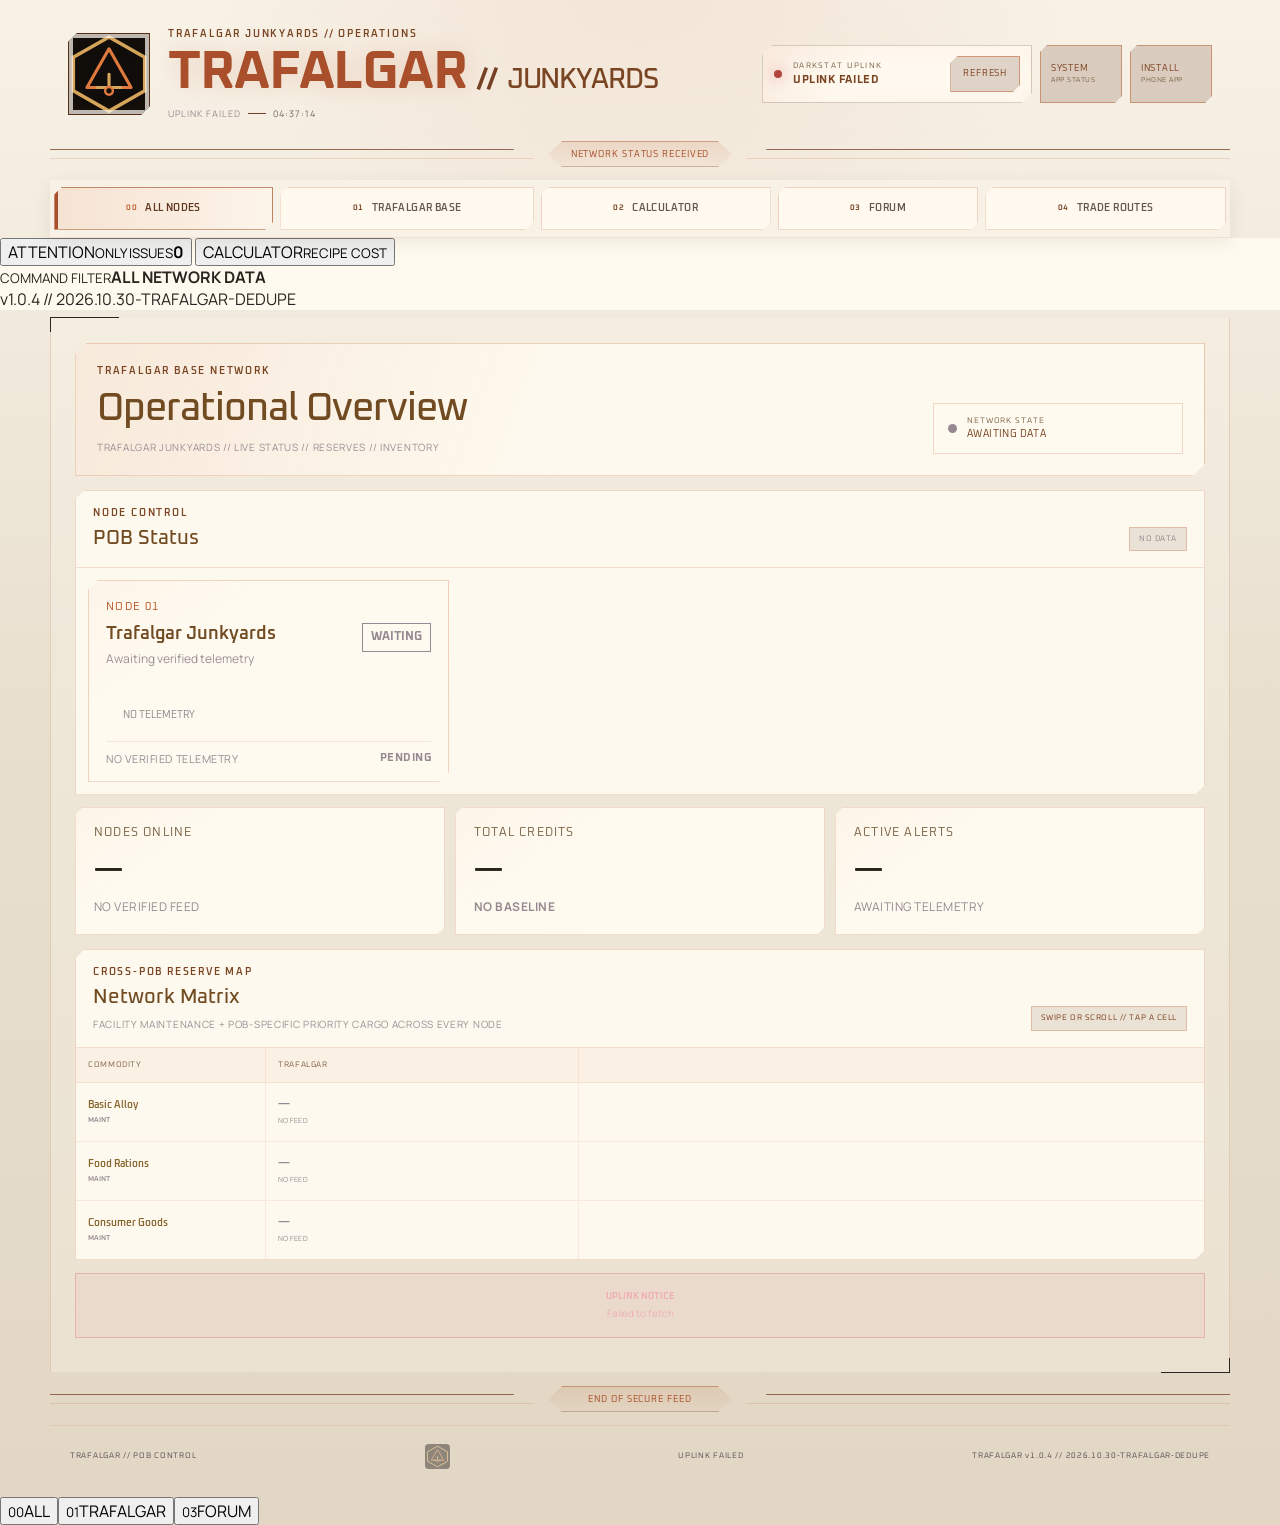
==== commit daebc4a5: "Publish market-wide trade route finder" ====
--- a/index.html
+++ b/index.html
@@ -273,5 +273,6 @@
   <script src="./dtr-forum.js"></script>
   <script src="./dtr-quality.js"></script>
   <script src="./dtr-uplink.js"></script>
+  <script src="./dtr-trade-routes.js?v=marketwide11"></script>
 </body>
 </html>
--- a/dtr-forum.css
+++ b/dtr-forum.css
@@ -129,3 +129,27 @@
  .dtr-forum-preview-meta span{padding-left:3px;font-size:.69rem}
  .dtr-forum-lenses button{font-size:.65rem}
 }
+
+/* Trafalgar Junkyards letterhead preview */
+.dtr-trafalgar-template{background:#fffaf0!important;color:#29251f!important;border-color:rgba(196,122,58,.5)!important}
+.dtr-template-title{text-align:center;padding:8px 8px 14px;border-bottom:1px solid rgba(196,122,58,.38)}
+.dtr-template-title strong{display:block;color:#29251f;font-size:1.15rem;letter-spacing:.045em}
+.dtr-template-title em{display:block;margin-top:6px;color:#735b42}
+.dtr-template-letterhead{display:grid;grid-template-columns:minmax(0,1fr) minmax(90px,145px);gap:18px;align-items:center;padding:15px 0}
+.dtr-template-details h3{margin:0 0 12px;color:#C47A3A;font:700 1rem "Oxanium",sans-serif}
+.dtr-template-details p{margin:5px 0;color:#29251f;font-size:.82rem}
+.dtr-template-details p span{color:#b45d1d}
+.dtr-template-subject{margin-top:12px!important;padding-top:9px;border-top:1px solid rgba(196,122,58,.25)}
+.dtr-template-subject u{color:#c5652b;font-weight:700}
+.dtr-template-portrait{text-align:right}
+.dtr-template-portrait img{width:100%;max-height:170px;object-fit:contain}
+.dtr-template-portrait small{display:block;color:#735b42;font-style:italic}
+.dtr-trafalgar-template hr{border:0;border-top:1px solid rgba(196,122,58,.45);margin:12px 0}
+.dtr-trafalgar-template .dtr-forum-preview-message{color:#29251f}
+.dtr-trafalgar-template .dtr-forum-opening{margin:0 0 12px}
+.dtr-trafalgar-template .dtr-forum-preview-indented{padding:0 10px}
+.dtr-trafalgar-template .dtr-forum-preview-message p{color:#29251f}
+.dtr-trafalgar-template .dtr-forum-preview-signoff{display:flex;flex-direction:column;align-items:flex-start;margin-top:18px}
+.dtr-trafalgar-template .dtr-forum-preview-signoff span{color:#735b42;font-style:italic}
+.dtr-template-motto{text-align:center;font-style:italic;color:#735b42!important}
+@media(max-width:560px){.dtr-template-letterhead{grid-template-columns:minmax(0,1fr) 90px;gap:10px}.dtr-template-title strong{font-size:.92rem}.dtr-template-details p{font-size:.74rem}}
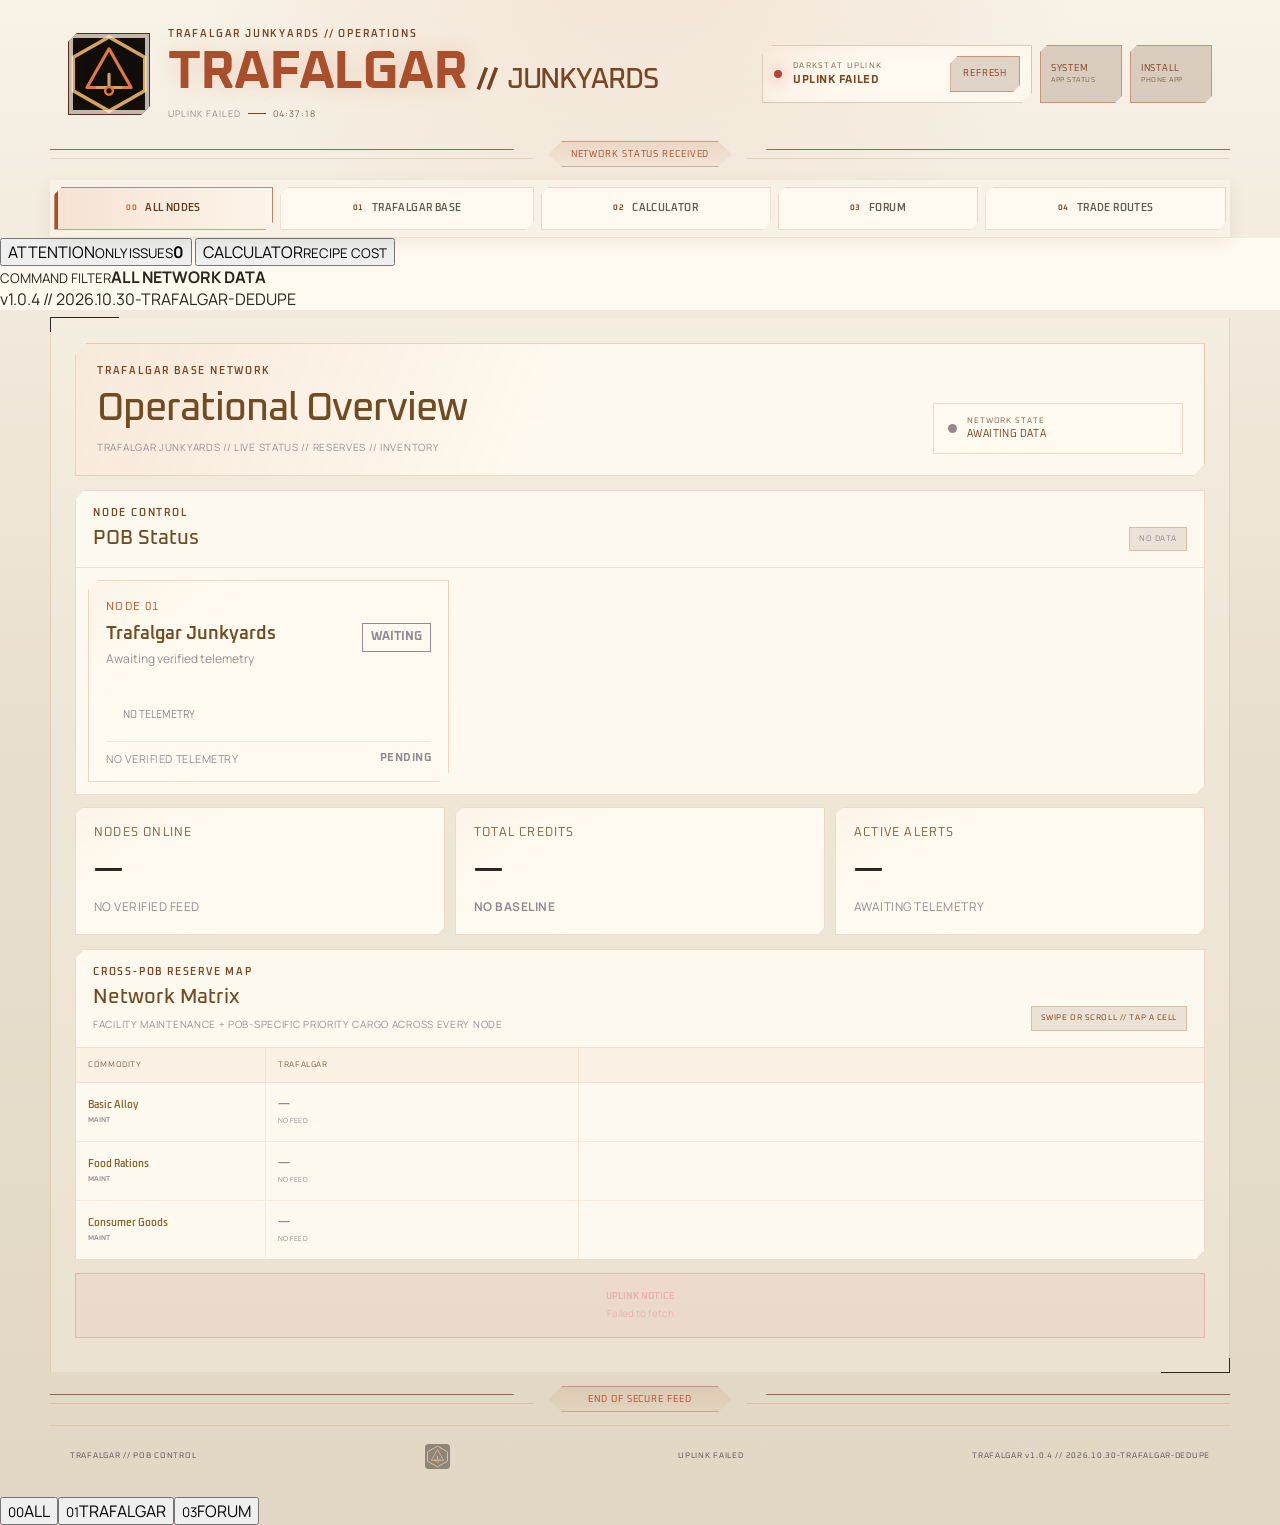
==== commit e10195f9: "Improve Trafalgar mobile layouts" ====
--- a/index.html
+++ b/index.html
@@ -1,278 +1,280 @@
-<!doctype html>
-<html lang="en">
-<head>
-  <meta charset="utf-8">
-  <meta name="viewport" content="width=device-width,initial-scale=1,viewport-fit=cover">
-  <meta name="theme-color" content="#100d0a">
-  <meta name="description" content="Trafalgar Junkyards operations dashboard">
-  <meta name="application-name" content="Trafalgar Control">
-  <meta name="mobile-web-app-capable" content="yes">
-  <meta name="apple-mobile-web-app-capable" content="yes">
-  <meta name="apple-mobile-web-app-status-bar-style" content="black-translucent">
-  <meta name="apple-mobile-web-app-title" content="Trafalgar Control">
-  <title>Trafalgar Junkyards // POB Control</title>
-  <link rel="manifest" href="./manifest.webmanifest">
-  <link rel="icon" type="image/svg+xml" href="./assets/trafalgar-mark.svg">
-  <link rel="preconnect" href="https://fonts.googleapis.com">
-  <link rel="preconnect" href="https://fonts.gstatic.com" crossorigin>
-  <link href="https://fonts.googleapis.com/css2?family=Manrope:wght@400;500;600;700&family=Oxanium:wght@500;600;700&display=swap" rel="stylesheet">
-  <link rel="stylesheet" href="./styles.css">
-  <link rel="stylesheet" href="./enhancements.css">
-  <link rel="stylesheet" href="./dtr-quality.css">
-  <link rel="stylesheet" href="./dtr-uplink.css">
-  <link rel="stylesheet" href="./dtr-responsive.css">
-  <link rel="stylesheet" href="./dtr-calculator.css">
-  <link rel="stylesheet" href="./dtr-calculator-mobile.css">
-  <link rel="stylesheet" href="./dtr-forum.css">
-</head>
-<body>
-  <div class="ambient-grid" aria-hidden="true"></div>
-  <div class="offline-banner" id="offlineBanner" role="status" aria-live="polite" hidden><strong>OFFLINE MODE</strong><span>LAST VERIFIED CACHE // LIVE TELEMETRY PAUSED</span></div>
-
-  <header class="topbar">
-    <div class="brand-shell">
-      <div class="brand-sigil" aria-hidden="true"></div>
-      <div class="brand-copy">
-        <p class="eyebrow">TRAFALGAR JUNKYARDS // OPERATIONS</p>
-        <h1><span class="brand-main">TRAFALGAR</span><span class="brand-slash">//</span><span class="brand-sub">JUNKYARDS</span></h1>
-        <div class="brand-meta">
-          <span id="headerFreshness" aria-live="polite">AWAITING TELEMETRY</span><i></i>
-          <span id="headerClock">--:--:--</span>
-        </div>
-      </div>
-    </div>
-
-    <div class="header-actions">
-      <div class="uplink" id="uplink">
-        <span class="status-dot" aria-hidden="true"></span>
-        <div class="uplink-copy"><small>DARKSTAT UPLINK</small><strong id="statusText">CONNECTING</strong></div>
-        <button id="refreshButton" type="button" aria-label="Refresh Darkstat telemetry">REFRESH</button>
-      </div>
-      <button class="system-button" id="systemButton" type="button" aria-haspopup="dialog" aria-controls="systemPanel"><span>SYSTEM</span><small>APP STATUS</small></button>
-      <button class="install-button" id="installButton" type="button"><span>INSTALL</span><small>PHONE APP</small></button>
-    </div>
-  </header>
-
-  <div class="transmission-rail" aria-hidden="true"><span>NETWORK STATUS RECEIVED</span></div>
-
-  <nav class="tabs" id="tabs" aria-label="Trafalgar workspace navigation">
-    <button class="tab active" type="button" data-view="overview"><span>00</span>ALL NODES</button>
-    <button class="tab" type="button" data-view="trafalgar-junkyards"><span>01</span>TRAFALGAR BASE</button>
-    <button class="tab" type="button" data-view="calculator"><span>02</span>CALCULATOR</button>
-    <button class="tab" type="button" data-view="forum"><span>03</span>FORUM</button>
-  </nav>
-
-  <main class="command-frame">
-    <section id="overviewView" class="view">
-      <div class="network-hero">
-        <div class="network-identity">
-          <p class="section-kicker">TRAFALGAR BASE NETWORK</p>
-          <h2>Operational Overview</h2>
-          <p class="section-subline">Trafalgar Junkyards // live status // reserves // inventory</p>
-        </div>
-        <div class="network-state" id="networkState"><i></i><div><small>NETWORK STATE</small><strong>AWAITING DATA</strong></div></div>
-      </div>
-
-      <section class="overview-section">
-        <div class="section-head compact">
-          <div><p class="section-kicker">NODE CONTROL</p><h3>POB Status</h3></div>
-          <span class="freshness-chip" id="overviewSync">NO DATA</span>
-        </div>
-        <div class="overview-grid" id="overviewGrid"></div>
-      </section>
-
-      <div class="network-metrics">
-        <article><small>NODES ONLINE</small><strong id="metricNodes">—</strong><span id="metricNodesSub">NO VERIFIED FEED</span></article>
-        <article><small>TOTAL CREDITS</small><strong id="metricCredits">—</strong><span id="metricCreditsDelta">NO BASELINE</span></article>
-        <article><small>ACTIVE ALERTS</small><strong id="metricAlerts">—</strong><span id="metricAlertsSub">MAINTENANCE + HEALTH</span></article>
-      </div>
-
-      <section class="matrix-panel">
-        <div class="section-head compact">
-          <div>
-            <p class="section-kicker">CROSS-POB RESERVE MAP</p>
-            <h3>Network Matrix</h3>
-            <p class="section-subline">Facility maintenance + POB-specific priority cargo across every node</p>
-          </div>
-          <span class="matrix-hint">SWIPE OR SCROLL // TAP A CELL</span>
-        </div>
-        <div class="matrix-wrap" id="networkMatrix"></div>
-      </section>
-    </section>
-
-    <section id="calculatorView" class="view calculator-view" hidden>
-      <div class="calculator-empty">LOADING RECIPE CATALOG…</div>
-    </section>
-
-
-    <section id="forumView" class="view dtr-forum-view" hidden>
-      <header class="dtr-forum-hero">
-        <div><p class="section-kicker">TRAFALGAR NETWORK // COMMUNICATIONS</p><h2>Forum Transmission Composer</h2><p>WRITE A POST, CHECK THE PREVIEW, THEN COPY THE GENERATED FORUM BB CODE.</p></div>
-        <em>LOCAL DRAFTS // NO ACCOUNT REQUIRED</em>
-      </header>
-      <p class="dtr-forum-copy-feedback" id="dtrForumCopyFeedback" role="status" aria-live="polite" hidden></p>
-      <nav class="dtr-forum-lenses" role="tablist" aria-label="Forum composer views">
-        <button type="button" role="tab" data-forum-lens="write" aria-controls="dtrForumWrite" aria-selected="true">01 WRITE</button>
-        <button type="button" role="tab" data-forum-lens="preview" aria-controls="dtrForumPreviewPanel" aria-selected="false">02 PREVIEW</button>
-        <button type="button" role="tab" data-forum-lens="code" aria-controls="dtrForumCodePanel" aria-selected="false">03 BB CODE</button>
-      </nav>
-      <div class="dtr-forum-grid">
-        <section class="dtr-forum-panel" id="dtrForumWrite" data-forum-panel="write" aria-label="Write transmission">
-          <div class="dtr-forum-panel-head"><strong>01 // WRITE TRANSMISSION</strong><small id="dtrForumCount">0 CHARACTERS</small></div>
-          <div class="dtr-forum-fields">
-            <label class="dtr-forum-field wide"><span>LOAD SAVED SENDER</span><select id="dtrForumSenderList"><option value="">CUSTOM / ENTER SENDER</option></select><small>ANY CHARACTER MAY SEND. PROFILES ARE STORED ON THIS DEVICE.</small></label>
-            <label class="dtr-forum-field"><span>SENDER ID</span><input id="dtrForum_sender" data-forum-field maxlength="100" placeholder="Character or organisation name"></label>
-            <label class="dtr-forum-field"><span>ROLE / SIGNATURE TITLE</span><input id="dtrForum_role" data-forum-field maxlength="110" placeholder="Optional rank or title"></label>
-            <label class="dtr-forum-field wide"><span>PERSONAL SENDER IMAGE / LEFT (OPTIONAL)</span><input id="dtrForum_leftImage" data-forum-field inputmode="url" type="url" placeholder="https://example.com/your-character.gif"><small>PASTE YOUR OWN CHARACTER IMAGE OR GIF URL. LEFT BLANK BY DEFAULT. SAVED WITH THE SENDER PROFILE.</small></label>
-            <label class="dtr-forum-field"><span>LOCATION</span><input id="dtrForum_location" data-forum-field maxlength="150" placeholder="Origin of transmission"></label>
-            <label class="dtr-forum-field"><span>RECIPIENT</span><input id="dtrForum_recipient" data-forum-field maxlength="160" placeholder="Recipient / office / organisation"></label>
-            <label class="dtr-forum-field"><span>DESTINATION</span><input id="dtrForum_destination" data-forum-field maxlength="160" placeholder="Destination / planet / station"></label>
-            <label class="dtr-forum-field"><span>ENCRYPTION</span><input id="dtrForum_encryption" data-forum-field maxlength="130" placeholder="High Encryption / Open Channel / etc."></label>
-            <label class="dtr-forum-field"><span>SUBJECT</span><input id="dtrForum_subject" data-forum-field maxlength="160" placeholder="Used in the generated Trafalgar letterhead"></label>
-            <label class="dtr-forum-field wide"><span>OPENING (OPTIONAL)</span><input id="dtrForum_opening" data-forum-field maxlength="220" placeholder="Elders, fellow Corsairs, ..."></label>
-            <div class="dtr-forum-field wide">
-              <label class="dtr-forum-message-label" for="dtrForum_message">MESSAGE</label>
-              <div class="dtr-forum-tools" role="toolbar" aria-label="BBCode formatting tools">
-                <button type="button" data-forum-format="bold">BOLD</button><button type="button" data-forum-format="italic">ITALIC</button>
-                <button type="button" data-forum-format="underline">UNDERLINE</button><button type="button" data-forum-format="heading">HEADING</button>
-                <button type="button" data-forum-format="quote">QUOTE</button><button type="button" data-forum-format="spoiler">SPOILER</button>
-                <button type="button" data-forum-format="image">IMAGE</button><button type="button" data-forum-format="url">LINK</button>
-                <button type="button" data-forum-format="list">LIST</button>
-              </div>
-              <textarea id="dtrForum_message" data-forum-field rows="16" spellcheck="true" placeholder="Write your transmission. Plain text is fine; you can also paste existing [spoiler] and [img] BBCode here."></textarea>
-              <small>PLAIN TEXT OR BB CODE // **BOLD** AND ## HEADINGS ARE SUPPORTED.</small>
-            </div>
-            <label class="dtr-forum-field"><span>SIGN-OFF (OPTIONAL)</span><input id="dtrForum_closing" data-forum-field maxlength="150" placeholder="Con respeto, / Regards, ..."></label>
-            <label class="dtr-forum-field"><span>DRAFT NAME</span><input id="dtrForum_draftName" data-forum-field maxlength="100" placeholder="For your local draft archive"></label>
-            <details class="dtr-forum-advanced">
-              <summary>VISUAL SETTINGS // IMAGE URLS</summary>
-              <p class="dtr-forum-image-note">All artwork is optional. Add a sender image, banner or footer if your post needs one.</p>
-              <div class="dtr-forum-fields">
-                <label class="dtr-forum-field wide"><span>TOP BANNER</span><input id="dtrForum_topImage" data-forum-field inputmode="url" placeholder="https://..."></label>
-                <label class="dtr-forum-field wide"><span>RIGHT-SIDE IMAGE</span><input id="dtrForum_rightImage" data-forum-field inputmode="url" placeholder="https://..."><small>OPTIONAL IMAGE SHOWN ON THE RIGHT OF THE MESSAGE HEADER.</small></label>
-                <label class="dtr-forum-field wide"><span>FOOTER IMAGE</span><input id="dtrForum_footerImage" data-forum-field inputmode="url" placeholder="https://..."></label>
-              </div>
-            </details>
-          </div>
-          <div class="dtr-forum-actions">
-            <button type="button" class="primary" data-forum-action="copy">COPY BB CODE</button>
-            <button type="button" data-forum-action="save">SAVE DRAFT</button>
-            <button type="button" data-forum-action="saveSender">SAVE SENDER</button>
-            <button type="button" data-forum-action="clear">CLEAR MESSAGE</button>
-          </div>
-          <div class="dtr-forum-actions">
-            <select id="dtrForumDraftList" aria-label="Saved drafts"><option value="">SELECT A SAVED DRAFT</option></select>
-            <button type="button" data-forum-action="load">LOAD DRAFT</button>
-            <button type="button" class="danger" data-forum-action="delete">DELETE DRAFT</button>
-            <button type="button" class="danger" data-forum-action="removeSender">REMOVE SENDER</button>
-            <small id="dtrForumDraftCount">0 SAVED</small>
-          </div>
-          <p class="dtr-forum-status" id="dtrForumStatus" aria-live="polite">LOCAL AUTOSAVE ACTIVE</p>
-          <p class="dtr-forum-hint">CURRENT TEXT, SAVED DRAFTS AND SENDER PROFILES STAY IN YOUR BROWSER. NOTHING IS UPLOADED TO GITHUB.</p>
-        </section>
-        <section class="dtr-forum-panel" id="dtrForumPreviewPanel" data-forum-panel="preview" aria-label="Live preview">
-          <div class="dtr-forum-panel-head"><strong>02 // LIVE FORUM PREVIEW</strong><small>APPROXIMATE RENDER</small></div>
-          <div id="dtrForumPreview" class="dtr-forum-preview-frame"></div>
-          <div class="dtr-forum-actions"><button type="button" class="primary" data-forum-action="copy">COPY BB CODE</button></div>
-        </section>
-        <section class="dtr-forum-panel" id="dtrForumCodePanel" data-forum-panel="code" aria-label="Generated forum BBCode">
-          <div class="dtr-forum-panel-head"><strong>03 // GENERATED FORUM BB CODE</strong><small>READY TO PASTE</small></div>
-          <textarea id="dtrForumCode" class="dtr-forum-code" readonly spellcheck="false" aria-label="Generated forum BBCode"></textarea>
-          <div class="dtr-forum-actions"><button type="button" class="primary" data-forum-action="copy">COPY BB CODE</button></div>
-        </section>
-      </div>
-    </section>
-
-    <section id="detailView" class="view" hidden>
-      <div class="base-hero">
-        <div class="base-hero-copy">
-          <p class="section-kicker" id="detailKicker">POB DETAIL</p>
-          <h2 id="detailName">—</h2>
-          <p class="location-line" id="detailLocation">Awaiting telemetry</p>
-          <div class="hero-delta" id="detailDelta">NO BASELINE SNAPSHOT</div>
-        </div>
-        <div class="hero-sigil" aria-hidden="true"></div>
-        <div class="base-hero-telemetry">
-          <div class="hero-health">
-            <div class="hero-health-head"><small>STRUCTURAL INTEGRITY</small><span class="health-badge" id="detailHealthBadge">—</span></div>
-            <div class="meter" aria-hidden="true"><span id="healthMeter"></span></div>
-          </div>
-          <div class="hero-sync"><small>LAST VERIFIED SYNC</small><strong id="syncValue">—</strong><span id="syncMode">—</span></div>
-        </div>
-      </div>
-
-      <div class="stat-grid compact-stats">
-        <article class="stat-card"><span class="card-index">01</span><small>BASE CREDITS</small><strong id="creditsValue">—</strong><span class="delta" id="creditsDelta">—</span></article>
-        <article class="stat-card"><span class="card-index">02</span><small>FREE STORAGE</small><strong id="storageValue">—</strong><span class="delta" id="storageDelta">—</span></article>
-      </div>
-
-      <section class="maintenance-panel">
-        <div class="section-head compact">
-          <div><p class="section-kicker">FACILITY MAINTENANCE</p><h3>Operating Reserves</h3><p class="section-subline">Live commodity limits where reported // no inferred thresholds</p></div>
-          <span class="facility-state" id="facilityState">CHECKING</span>
-        </div>
-        <div class="maintenance-grid" id="maintenanceGrid"></div>
-      </section>
-
-      <section class="watch-panel">
-        <div class="section-head compact">
-          <div><p class="section-kicker">POB PRIORITY STOCK</p><h3>Pinned Cargo</h3><p class="section-subline">Each POB keeps its own pins // star commodities in this base's manifest</p></div>
-          <span class="watch-count" id="watchCount">0 PINNED</span>
-        </div>
-        <div class="watch-grid" id="watchGrid"></div>
-      </section>
-
-      <section class="inventory-panel">
-        <div class="inventory-head">
-          <div><p class="section-kicker">CARGO MANIFEST</p><h3>Base Inventory</h3><p class="section-subline">Live stock // quotations // POB pin controls</p></div>
-          <div class="inventory-tools">
-            <div class="filter-segments" id="inventoryFilters">
-              <button class="active" data-filter="all" type="button">ALL</button>
-              <button data-filter="watch" type="button">PINNED</button>
-              <button data-filter="buy" type="button">BASE BUYS</button>
-              <button data-filter="sell" type="button">BASE SELLS</button>
-            </div>
-            <label class="search"><span class="sr-only">Search inventory</span><input id="inventorySearch" type="search" placeholder="SEARCH COMMODITIES…"></label>
-          </div>
-        </div>
-        <div class="table-wrap">
-          <table>
-            <thead><tr><th>PIN</th><th>ITEM</th><th>QUANTITY</th><th>BASE BUYS</th><th>BASE SELLS</th><th>STOCK LEVEL</th></tr></thead>
-            <tbody id="inventoryBody"></tbody>
-          </table>
-        </div>
-        <div class="empty-state" id="inventoryEmpty" hidden>NO MATCHING COMMODITY FOUND.</div>
-      </section>
-    </section>
-
-    <section id="errorView" class="error-box" role="alert" hidden><strong>UPLINK NOTICE</strong><span id="errorText">Darkstat could not be reached.</span></section>
-  </main>
-
-  <div class="transmission-rail transmission-rail-end" aria-hidden="true"><span>END OF SECURE FEED</span></div>
-  <footer><span>TRAFALGAR // POB CONTROL</span><span class="footer-sigil" aria-hidden="true"></span><span id="footerState">AWAITING TELEMETRY</span></footer>
-
-  <aside class="system-overlay" id="systemPanel" role="dialog" aria-modal="true" aria-labelledby="systemTitle" hidden>
-    <section class="system-sheet">
-      <header><div><small>TRAFALGAR NETWORK DIAGNOSTICS</small><strong id="systemTitle">SYSTEM CHECK</strong></div><button id="systemClose" type="button">CLOSE</button></header>
-      <div class="system-overall" id="systemOverall"><i></i><div><strong>CHECKING</strong><span>Collecting app status.</span></div></div>
-      <div class="system-grid" id="systemGrid"></div>
-      <div class="system-actions"><button id="systemRefresh" type="button">RUN CHECK</button><button id="systemInstall" type="button">INSTALL APP</button></div>
-    </section>
-  </aside>
-
-  <aside class="install-sheet" id="installSheet" role="dialog" aria-modal="true" aria-labelledby="installTitle" hidden>
-    <div><small>TRAFALGAR COMMAND APP</small><strong id="installTitle">INSTALL ON THIS DEVICE</strong><span id="installMessage">Add Trafalgar Control to your home screen.</span></div>
-    <div class="install-actions"><button id="installPrimary" type="button">INSTALL</button><button id="installClose" type="button">LATER</button></div>
-  </aside>
-
-  <script src="./dtr-pwa.js"></script>
-  <script src="./recipe-catalog.js"></script>
-  <script src="./app.js"></script>
-  <script src="./dtr-procurement-prices.js"></script>
-  <script src="./dtr-calculator.js"></script>
-  <script src="./dtr-forum.js"></script>
-  <script src="./dtr-quality.js"></script>
-  <script src="./dtr-uplink.js"></script>
-  <script src="./dtr-trade-routes.js?v=marketwide11"></script>
-</body>
-</html>
+<!doctype html>
+<html lang="en">
+<head>
+  <meta charset="utf-8">
+  <meta name="viewport" content="width=device-width,initial-scale=1,viewport-fit=cover">
+  <meta name="theme-color" content="#100d0a">
+  <meta name="description" content="Trafalgar Junkyards operations dashboard">
+  <meta name="application-name" content="Trafalgar Control">
+  <meta name="mobile-web-app-capable" content="yes">
+  <meta name="apple-mobile-web-app-capable" content="yes">
+  <meta name="apple-mobile-web-app-status-bar-style" content="black-translucent">
+  <meta name="apple-mobile-web-app-title" content="Trafalgar Control">
+  <title>Trafalgar Junkyards // POB Control</title>
+  <link rel="manifest" href="./manifest.webmanifest">
+  <link rel="icon" type="image/svg+xml" href="./assets/trafalgar-mark.svg">
+  <link rel="preconnect" href="https://fonts.googleapis.com">
+  <link rel="preconnect" href="https://fonts.gstatic.com" crossorigin>
+  <link href="https://fonts.googleapis.com/css2?family=Manrope:wght@400;500;600;700&family=Oxanium:wght@500;600;700&display=swap" rel="stylesheet">
+  <link rel="stylesheet" href="./styles.css">
+  <link rel="stylesheet" href="./enhancements.css">
+  <link rel="stylesheet" href="./dtr-quality.css">
+  <link rel="stylesheet" href="./dtr-uplink.css">
+  <link rel="stylesheet" href="./dtr-responsive.css">
+  <link rel="stylesheet" href="./dtr-calculator.css">
+  <link rel="stylesheet" href="./dtr-calculator-mobile.css">
+  <link rel="stylesheet" href="./dtr-forum.css">
+  <link rel="stylesheet" href="./dtr-mobile.css">
+</head>
+<body>
+  <div class="ambient-grid" aria-hidden="true"></div>
+  <div class="offline-banner" id="offlineBanner" role="status" aria-live="polite" hidden><strong>OFFLINE MODE</strong><span>LAST VERIFIED CACHE // LIVE TELEMETRY PAUSED</span></div>
+
+  <header class="topbar">
+    <div class="brand-shell">
+      <div class="brand-sigil" aria-hidden="true"></div>
+      <div class="brand-copy">
+        <p class="eyebrow">TRAFALGAR JUNKYARDS // OPERATIONS</p>
+        <h1><span class="brand-main">TRAFALGAR</span><span class="brand-slash">//</span><span class="brand-sub">JUNKYARDS</span></h1>
+        <div class="brand-meta">
+          <span id="headerFreshness" aria-live="polite">AWAITING TELEMETRY</span><i></i>
+          <span id="headerClock">--:--:--</span>
+        </div>
+      </div>
+    </div>
+
+    <div class="header-actions">
+      <div class="uplink" id="uplink">
+        <span class="status-dot" aria-hidden="true"></span>
+        <div class="uplink-copy"><small>DARKSTAT UPLINK</small><strong id="statusText">CONNECTING</strong></div>
+        <button id="refreshButton" type="button" aria-label="Refresh Darkstat telemetry">REFRESH</button>
+      </div>
+      <button class="system-button" id="systemButton" type="button" aria-haspopup="dialog" aria-controls="systemPanel"><span>SYSTEM</span><small>APP STATUS</small></button>
+      <button class="install-button" id="installButton" type="button"><span>INSTALL</span><small>PHONE APP</small></button>
+    </div>
+  </header>
+
+  <div class="transmission-rail" aria-hidden="true"><span>NETWORK STATUS RECEIVED</span></div>
+
+  <nav class="tabs" id="tabs" aria-label="Trafalgar workspace navigation">
+    <button class="tab active" type="button" data-view="overview"><span>00</span>ALL NODES</button>
+    <button class="tab" type="button" data-view="trafalgar-junkyards"><span>01</span>TRAFALGAR BASE</button>
+    <button class="tab" type="button" data-view="calculator"><span>02</span>CALCULATOR</button>
+    <button class="tab" type="button" data-view="forum"><span>03</span>FORUM</button>
+  </nav>
+
+  <main class="command-frame">
+    <section id="overviewView" class="view">
+      <div class="network-hero">
+        <div class="network-identity">
+          <p class="section-kicker">TRAFALGAR BASE NETWORK</p>
+          <h2>Operational Overview</h2>
+          <p class="section-subline">Trafalgar Junkyards // live status // reserves // inventory</p>
+        </div>
+        <div class="network-state" id="networkState"><i></i><div><small>NETWORK STATE</small><strong>AWAITING DATA</strong></div></div>
+      </div>
+
+      <section class="overview-section">
+        <div class="section-head compact">
+          <div><p class="section-kicker">NODE CONTROL</p><h3>POB Status</h3></div>
+          <span class="freshness-chip" id="overviewSync">NO DATA</span>
+        </div>
+        <div class="overview-grid" id="overviewGrid"></div>
+      </section>
+
+      <div class="network-metrics">
+        <article><small>NODES ONLINE</small><strong id="metricNodes">—</strong><span id="metricNodesSub">NO VERIFIED FEED</span></article>
+        <article><small>TOTAL CREDITS</small><strong id="metricCredits">—</strong><span id="metricCreditsDelta">NO BASELINE</span></article>
+        <article><small>ACTIVE ALERTS</small><strong id="metricAlerts">—</strong><span id="metricAlertsSub">MAINTENANCE + HEALTH</span></article>
+      </div>
+
+      <section class="matrix-panel">
+        <div class="section-head compact">
+          <div>
+            <p class="section-kicker">CROSS-POB RESERVE MAP</p>
+            <h3>Network Matrix</h3>
+            <p class="section-subline">Facility maintenance + POB-specific priority cargo across every node</p>
+          </div>
+          <span class="matrix-hint">SWIPE OR SCROLL // TAP A CELL</span>
+        </div>
+        <div class="matrix-wrap" id="networkMatrix"></div>
+      </section>
+    </section>
+
+    <section id="calculatorView" class="view calculator-view" hidden>
+      <div class="calculator-empty">LOADING RECIPE CATALOG…</div>
+    </section>
+
+
+    <section id="forumView" class="view dtr-forum-view" hidden>
+      <header class="dtr-forum-hero">
+        <div><p class="section-kicker">TRAFALGAR NETWORK // COMMUNICATIONS</p><h2>Forum Transmission Composer</h2><p>WRITE A POST, CHECK THE PREVIEW, THEN COPY THE GENERATED FORUM BB CODE.</p></div>
+        <em>LOCAL DRAFTS // NO ACCOUNT REQUIRED</em>
+      </header>
+      <p class="dtr-forum-copy-feedback" id="dtrForumCopyFeedback" role="status" aria-live="polite" hidden></p>
+      <nav class="dtr-forum-lenses" role="tablist" aria-label="Forum composer views">
+        <button type="button" role="tab" data-forum-lens="write" aria-controls="dtrForumWrite" aria-selected="true">01 WRITE</button>
+        <button type="button" role="tab" data-forum-lens="preview" aria-controls="dtrForumPreviewPanel" aria-selected="false">02 PREVIEW</button>
+        <button type="button" role="tab" data-forum-lens="code" aria-controls="dtrForumCodePanel" aria-selected="false">03 BB CODE</button>
+      </nav>
+      <div class="dtr-forum-grid">
+        <section class="dtr-forum-panel" id="dtrForumWrite" data-forum-panel="write" aria-label="Write transmission">
+          <div class="dtr-forum-panel-head"><strong>01 // WRITE TRANSMISSION</strong><small id="dtrForumCount">0 CHARACTERS</small></div>
+          <div class="dtr-forum-fields">
+            <label class="dtr-forum-field wide"><span>LOAD SAVED SENDER</span><select id="dtrForumSenderList"><option value="">CUSTOM / ENTER SENDER</option></select><small>ANY CHARACTER MAY SEND. PROFILES ARE STORED ON THIS DEVICE.</small></label>
+            <label class="dtr-forum-field"><span>SENDER ID</span><input id="dtrForum_sender" data-forum-field maxlength="100" placeholder="Character or organisation name"></label>
+            <label class="dtr-forum-field"><span>ROLE / SIGNATURE TITLE</span><input id="dtrForum_role" data-forum-field maxlength="110" placeholder="Optional rank or title"></label>
+            <label class="dtr-forum-field wide"><span>PERSONAL SENDER IMAGE / LEFT (OPTIONAL)</span><input id="dtrForum_leftImage" data-forum-field inputmode="url" type="url" placeholder="https://example.com/your-character.gif"><small>PASTE YOUR OWN CHARACTER IMAGE OR GIF URL. LEFT BLANK BY DEFAULT. SAVED WITH THE SENDER PROFILE.</small></label>
+            <label class="dtr-forum-field"><span>LOCATION</span><input id="dtrForum_location" data-forum-field maxlength="150" placeholder="Origin of transmission"></label>
+            <label class="dtr-forum-field"><span>RECIPIENT</span><input id="dtrForum_recipient" data-forum-field maxlength="160" placeholder="Recipient / office / organisation"></label>
+            <label class="dtr-forum-field"><span>DESTINATION</span><input id="dtrForum_destination" data-forum-field maxlength="160" placeholder="Destination / planet / station"></label>
+            <label class="dtr-forum-field"><span>ENCRYPTION</span><input id="dtrForum_encryption" data-forum-field maxlength="130" placeholder="High Encryption / Open Channel / etc."></label>
+            <label class="dtr-forum-field"><span>SUBJECT</span><input id="dtrForum_subject" data-forum-field maxlength="160" placeholder="Used in the generated Trafalgar letterhead"></label>
+            <label class="dtr-forum-field wide"><span>OPENING (OPTIONAL)</span><input id="dtrForum_opening" data-forum-field maxlength="220" placeholder="Elders, fellow Corsairs, ..."></label>
+            <div class="dtr-forum-field wide">
+              <label class="dtr-forum-message-label" for="dtrForum_message">MESSAGE</label>
+              <div class="dtr-forum-tools" role="toolbar" aria-label="BBCode formatting tools">
+                <button type="button" data-forum-format="bold">BOLD</button><button type="button" data-forum-format="italic">ITALIC</button>
+                <button type="button" data-forum-format="underline">UNDERLINE</button><button type="button" data-forum-format="heading">HEADING</button>
+                <button type="button" data-forum-format="quote">QUOTE</button><button type="button" data-forum-format="spoiler">SPOILER</button>
+                <button type="button" data-forum-format="image">IMAGE</button><button type="button" data-forum-format="url">LINK</button>
+                <button type="button" data-forum-format="list">LIST</button>
+              </div>
+              <textarea id="dtrForum_message" data-forum-field rows="16" spellcheck="true" placeholder="Write your transmission. Plain text is fine; you can also paste existing [spoiler] and [img] BBCode here."></textarea>
+              <small>PLAIN TEXT OR BB CODE // **BOLD** AND ## HEADINGS ARE SUPPORTED.</small>
+            </div>
+            <label class="dtr-forum-field"><span>SIGN-OFF (OPTIONAL)</span><input id="dtrForum_closing" data-forum-field maxlength="150" placeholder="Con respeto, / Regards, ..."></label>
+            <label class="dtr-forum-field"><span>DRAFT NAME</span><input id="dtrForum_draftName" data-forum-field maxlength="100" placeholder="For your local draft archive"></label>
+            <details class="dtr-forum-advanced">
+              <summary>VISUAL SETTINGS // IMAGE URLS</summary>
+              <p class="dtr-forum-image-note">All artwork is optional. Add a sender image, banner or footer if your post needs one.</p>
+              <div class="dtr-forum-fields">
+                <label class="dtr-forum-field wide"><span>TOP BANNER</span><input id="dtrForum_topImage" data-forum-field inputmode="url" placeholder="https://..."></label>
+                <label class="dtr-forum-field wide"><span>RIGHT-SIDE IMAGE</span><input id="dtrForum_rightImage" data-forum-field inputmode="url" placeholder="https://..."><small>OPTIONAL IMAGE SHOWN ON THE RIGHT OF THE MESSAGE HEADER.</small></label>
+                <label class="dtr-forum-field wide"><span>FOOTER IMAGE</span><input id="dtrForum_footerImage" data-forum-field inputmode="url" placeholder="https://..."></label>
+              </div>
+            </details>
+          </div>
+          <div class="dtr-forum-actions">
+            <button type="button" class="primary" data-forum-action="copy">COPY BB CODE</button>
+            <button type="button" data-forum-action="save">SAVE DRAFT</button>
+            <button type="button" data-forum-action="saveSender">SAVE SENDER</button>
+            <button type="button" data-forum-action="clear">CLEAR MESSAGE</button>
+          </div>
+          <div class="dtr-forum-actions">
+            <select id="dtrForumDraftList" aria-label="Saved drafts"><option value="">SELECT A SAVED DRAFT</option></select>
+            <button type="button" data-forum-action="load">LOAD DRAFT</button>
+            <button type="button" class="danger" data-forum-action="delete">DELETE DRAFT</button>
+            <button type="button" class="danger" data-forum-action="removeSender">REMOVE SENDER</button>
+            <small id="dtrForumDraftCount">0 SAVED</small>
+          </div>
+          <p class="dtr-forum-status" id="dtrForumStatus" aria-live="polite">LOCAL AUTOSAVE ACTIVE</p>
+          <p class="dtr-forum-hint">CURRENT TEXT, SAVED DRAFTS AND SENDER PROFILES STAY IN YOUR BROWSER. NOTHING IS UPLOADED TO GITHUB.</p>
+        </section>
+        <section class="dtr-forum-panel" id="dtrForumPreviewPanel" data-forum-panel="preview" aria-label="Live preview">
+          <div class="dtr-forum-panel-head"><strong>02 // LIVE FORUM PREVIEW</strong><small>APPROXIMATE RENDER</small></div>
+          <div id="dtrForumPreview" class="dtr-forum-preview-frame"></div>
+          <div class="dtr-forum-actions"><button type="button" class="primary" data-forum-action="copy">COPY BB CODE</button></div>
+        </section>
+        <section class="dtr-forum-panel" id="dtrForumCodePanel" data-forum-panel="code" aria-label="Generated forum BBCode">
+          <div class="dtr-forum-panel-head"><strong>03 // GENERATED FORUM BB CODE</strong><small>READY TO PASTE</small></div>
+          <textarea id="dtrForumCode" class="dtr-forum-code" readonly spellcheck="false" aria-label="Generated forum BBCode"></textarea>
+          <div class="dtr-forum-actions"><button type="button" class="primary" data-forum-action="copy">COPY BB CODE</button></div>
+        </section>
+      </div>
+    </section>
+
+    <section id="detailView" class="view" hidden>
+      <div class="base-hero">
+        <div class="base-hero-copy">
+          <p class="section-kicker" id="detailKicker">POB DETAIL</p>
+          <h2 id="detailName">—</h2>
+          <p class="location-line" id="detailLocation">Awaiting telemetry</p>
+          <div class="hero-delta" id="detailDelta">NO BASELINE SNAPSHOT</div>
+        </div>
+        <div class="hero-sigil" aria-hidden="true"></div>
+        <div class="base-hero-telemetry">
+          <div class="hero-health">
+            <div class="hero-health-head"><small>STRUCTURAL INTEGRITY</small><span class="health-badge" id="detailHealthBadge">—</span></div>
+            <div class="meter" aria-hidden="true"><span id="healthMeter"></span></div>
+          </div>
+          <div class="hero-sync"><small>LAST VERIFIED SYNC</small><strong id="syncValue">—</strong><span id="syncMode">—</span></div>
+        </div>
+      </div>
+
+      <div class="stat-grid compact-stats">
+        <article class="stat-card"><span class="card-index">01</span><small>BASE CREDITS</small><strong id="creditsValue">—</strong><span class="delta" id="creditsDelta">—</span></article>
+        <article class="stat-card"><span class="card-index">02</span><small>FREE STORAGE</small><strong id="storageValue">—</strong><span class="delta" id="storageDelta">—</span></article>
+      </div>
+
+      <section class="maintenance-panel">
+        <div class="section-head compact">
+          <div><p class="section-kicker">FACILITY MAINTENANCE</p><h3>Operating Reserves</h3><p class="section-subline">Live commodity limits where reported // no inferred thresholds</p></div>
+          <span class="facility-state" id="facilityState">CHECKING</span>
+        </div>
+        <div class="maintenance-grid" id="maintenanceGrid"></div>
+      </section>
+
+      <section class="watch-panel">
+        <div class="section-head compact">
+          <div><p class="section-kicker">POB PRIORITY STOCK</p><h3>Pinned Cargo</h3><p class="section-subline">Each POB keeps its own pins // star commodities in this base's manifest</p></div>
+          <span class="watch-count" id="watchCount">0 PINNED</span>
+        </div>
+        <div class="watch-grid" id="watchGrid"></div>
+      </section>
+
+      <section class="inventory-panel">
+        <div class="inventory-head">
+          <div><p class="section-kicker">CARGO MANIFEST</p><h3>Base Inventory</h3><p class="section-subline">Live stock // quotations // POB pin controls</p></div>
+          <div class="inventory-tools">
+            <div class="filter-segments" id="inventoryFilters">
+              <button class="active" data-filter="all" type="button">ALL</button>
+              <button data-filter="watch" type="button">PINNED</button>
+              <button data-filter="buy" type="button">BASE BUYS</button>
+              <button data-filter="sell" type="button">BASE SELLS</button>
+            </div>
+            <label class="search"><span class="sr-only">Search inventory</span><input id="inventorySearch" type="search" placeholder="SEARCH COMMODITIES…"></label>
+          </div>
+        </div>
+        <div class="table-wrap">
+          <table>
+            <thead><tr><th>PIN</th><th>ITEM</th><th>QUANTITY</th><th>BASE BUYS</th><th>BASE SELLS</th><th>STOCK LEVEL</th></tr></thead>
+            <tbody id="inventoryBody"></tbody>
+          </table>
+        </div>
+        <div class="empty-state" id="inventoryEmpty" hidden>NO MATCHING COMMODITY FOUND.</div>
+      </section>
+    </section>
+
+    <section id="errorView" class="error-box" role="alert" hidden><strong>UPLINK NOTICE</strong><span id="errorText">Darkstat could not be reached.</span></section>
+  </main>
+
+  <div class="transmission-rail transmission-rail-end" aria-hidden="true"><span>END OF SECURE FEED</span></div>
+  <footer><span>TRAFALGAR // POB CONTROL</span><span class="footer-sigil" aria-hidden="true"></span><span id="footerState">AWAITING TELEMETRY</span></footer>
+
+  <aside class="system-overlay" id="systemPanel" role="dialog" aria-modal="true" aria-labelledby="systemTitle" hidden>
+    <section class="system-sheet">
+      <header><div><small>TRAFALGAR NETWORK DIAGNOSTICS</small><strong id="systemTitle">SYSTEM CHECK</strong></div><button id="systemClose" type="button">CLOSE</button></header>
+      <div class="system-overall" id="systemOverall"><i></i><div><strong>CHECKING</strong><span>Collecting app status.</span></div></div>
+      <div class="system-grid" id="systemGrid"></div>
+      <div class="system-actions"><button id="systemRefresh" type="button">RUN CHECK</button><button id="systemInstall" type="button">INSTALL APP</button></div>
+    </section>
+  </aside>
+
+  <aside class="install-sheet" id="installSheet" role="dialog" aria-modal="true" aria-labelledby="installTitle" hidden>
+    <div><small>TRAFALGAR COMMAND APP</small><strong id="installTitle">INSTALL ON THIS DEVICE</strong><span id="installMessage">Add Trafalgar Control to your home screen.</span></div>
+    <div class="install-actions"><button id="installPrimary" type="button">INSTALL</button><button id="installClose" type="button">LATER</button></div>
+  </aside>
+
+  <script src="./dtr-pwa.js"></script>
+  <script src="./recipe-catalog.js"></script>
+  <script src="./app.js"></script>
+  <script src="./dtr-procurement-prices.js"></script>
+  <script src="./dtr-calculator.js"></script>
+  <script src="./dtr-forum.js"></script>
+  <script src="./dtr-quality.js"></script>
+  <script src="./dtr-uplink.js"></script>
+  <script src="./dtr-trade-routes.js?v=mobile-ui-1"></script>
+</body>
+</html>
+
--- a/dtr-mobile.css
+++ b/dtr-mobile.css
@@ -0,0 +1,142 @@
+/* Mobile touch and layout refinements shared by every Trafalgar workspace. */
+html {
+  -webkit-text-size-adjust: 100%;
+  scroll-padding-top: 58px;
+}
+
+button,
+select,
+input,
+textarea {
+  touch-action: manipulation;
+}
+
+@media (max-width: 680px) {
+  html,
+  body {
+    min-width: 320px;
+  }
+
+  .topbar,
+  .tabs,
+  .command-frame,
+  footer {
+    width: calc(100% - 16px);
+  }
+
+  .brand-shell,
+  .brand-copy,
+  .brand-copy h1 {
+    min-width: 0;
+  }
+
+  .brand-copy h1 {
+    flex-wrap: wrap;
+    row-gap: 2px;
+    white-space: normal;
+  }
+
+  .brand-main,
+  .brand-slash,
+  .brand-sub {
+    line-height: 1;
+  }
+
+  .tabs {
+    scroll-snap-type: x proximity;
+    scroll-padding-inline: 8px;
+    overscroll-behavior-inline: contain;
+    -webkit-overflow-scrolling: touch;
+  }
+
+  .tab {
+    min-height: 46px;
+    scroll-snap-align: start;
+  }
+
+  .command-frame {
+    padding-bottom: calc(24px + env(safe-area-inset-bottom));
+  }
+
+  .network-hero h2,
+  .base-hero h2,
+  .section-head h3,
+  .inventory-head h3 {
+    overflow-wrap: anywhere;
+  }
+
+  .base-card,
+  .maintenance-card,
+  .stat-card,
+  .network-metrics article,
+  .watch-card {
+    min-width: 0;
+  }
+
+  .section-head,
+  .inventory-head {
+    gap: 10px;
+  }
+
+  .inventory-tools,
+  .inventory-tools > * {
+    min-width: 0;
+    max-width: 100%;
+  }
+
+  .search input,
+  .dtr-forum-field input,
+  .dtr-forum-field select,
+  .dtr-forum-field textarea,
+  .dtr-forum-actions select,
+  .dtr-forum-code {
+    font-size: 16px;
+  }
+
+  .system-overlay {
+    padding: max(8px, env(safe-area-inset-top)) 8px max(8px, env(safe-area-inset-bottom));
+  }
+
+  .system-sheet {
+    max-height: calc(100dvh - 16px - env(safe-area-inset-top) - env(safe-area-inset-bottom));
+  }
+
+  footer {
+    padding-bottom: calc(22px + env(safe-area-inset-bottom));
+  }
+}
+
+@media (max-width: 390px) {
+  .command-frame {
+    padding-inline: 7px;
+  }
+
+  .topbar,
+  .tabs,
+  .command-frame,
+  footer {
+    width: calc(100% - 12px);
+  }
+
+  .base-card-footer {
+    flex-wrap: wrap;
+  }
+
+  .section-head.compact {
+    align-items: flex-start;
+  }
+
+  .freshness-chip,
+  .facility-state,
+  .alert-count,
+  .watch-count {
+    white-space: normal;
+  }
+}
+
+@media (prefers-reduced-motion: reduce) {
+  .tabs {
+    scroll-behavior: auto;
+  }
+}
+
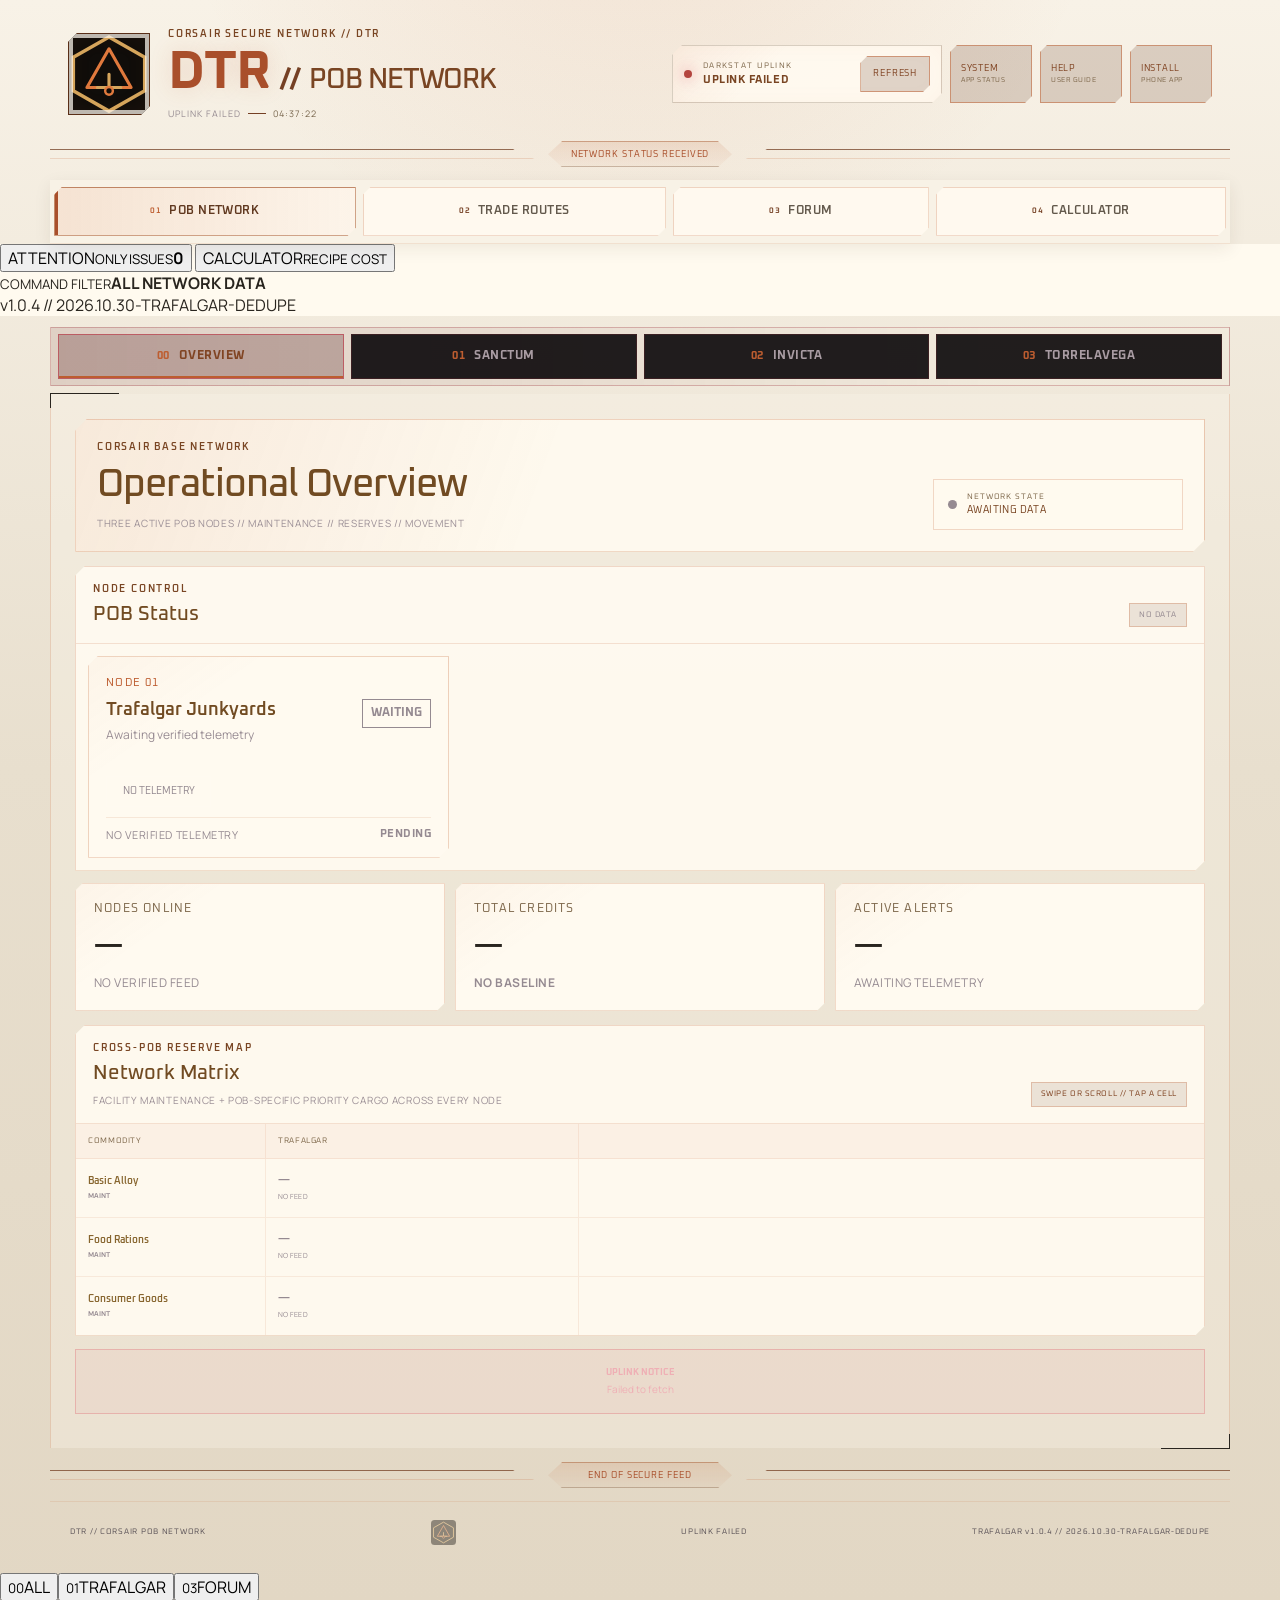
==== commit 91928ffb: "Improve mobile layouts across workspaces" ====
--- a/index.html
+++ b/index.html
@@ -3,16 +3,17 @@
 <head>
   <meta charset="utf-8">
   <meta name="viewport" content="width=device-width,initial-scale=1,viewport-fit=cover">
-  <meta name="theme-color" content="#100d0a">
-  <meta name="description" content="Trafalgar Junkyards operations dashboard">
-  <meta name="application-name" content="Trafalgar Control">
+  <meta name="theme-color" content="#050506">
+  <meta name="description" content="DTR Corsair POB Network Control">
+  <meta name="application-name" content="DTR Control">
   <meta name="mobile-web-app-capable" content="yes">
   <meta name="apple-mobile-web-app-capable" content="yes">
   <meta name="apple-mobile-web-app-status-bar-style" content="black-translucent">
-  <meta name="apple-mobile-web-app-title" content="Trafalgar Control">
-  <title>Trafalgar Junkyards // POB Control</title>
+  <meta name="apple-mobile-web-app-title" content="DTR Control">
+  <title>DTR // POB Network</title>
   <link rel="manifest" href="./manifest.webmanifest">
-  <link rel="icon" type="image/svg+xml" href="./assets/trafalgar-mark.svg">
+  <link rel="icon" type="image/png" sizes="64x64" href="./assets/favicon-64.png">
+  <link rel="apple-touch-icon" sizes="180x180" href="./assets/apple-touch-icon.png">
   <link rel="preconnect" href="https://fonts.googleapis.com">
   <link rel="preconnect" href="https://fonts.gstatic.com" crossorigin>
   <link href="https://fonts.googleapis.com/css2?family=Manrope:wght@400;500;600;700&family=Oxanium:wght@500;600;700&display=swap" rel="stylesheet">
@@ -22,8 +23,13 @@
   <link rel="stylesheet" href="./dtr-uplink.css">
   <link rel="stylesheet" href="./dtr-responsive.css">
   <link rel="stylesheet" href="./dtr-calculator.css">
+  <link rel="stylesheet" href="./dtr-production.css">
+  <link rel="stylesheet" href="./dtr-shipyard.css">
   <link rel="stylesheet" href="./dtr-calculator-mobile.css">
   <link rel="stylesheet" href="./dtr-forum.css">
+  <link rel="stylesheet" href="./dtr-avatar.css">
+  <link rel="stylesheet" href="./dtr-trade-routes.css">
+  <link rel="stylesheet" href="./dtr-ships.css">
   <link rel="stylesheet" href="./dtr-mobile.css">
 </head>
 <body>
@@ -34,8 +40,8 @@
     <div class="brand-shell">
       <div class="brand-sigil" aria-hidden="true"></div>
       <div class="brand-copy">
-        <p class="eyebrow">TRAFALGAR JUNKYARDS // OPERATIONS</p>
-        <h1><span class="brand-main">TRAFALGAR</span><span class="brand-slash">//</span><span class="brand-sub">JUNKYARDS</span></h1>
+        <p class="eyebrow">CORSAIR SECURE NETWORK // DTR</p>
+        <h1><span class="brand-main">DTR</span><span class="brand-slash">//</span><span class="brand-sub">POB NETWORK</span></h1>
         <div class="brand-meta">
           <span id="headerFreshness" aria-live="polite">AWAITING TELEMETRY</span><i></i>
           <span id="headerClock">--:--:--</span>
@@ -50,26 +56,33 @@
         <button id="refreshButton" type="button" aria-label="Refresh Darkstat telemetry">REFRESH</button>
       </div>
       <button class="system-button" id="systemButton" type="button" aria-haspopup="dialog" aria-controls="systemPanel"><span>SYSTEM</span><small>APP STATUS</small></button>
+      <a class="system-button" id="helpButton" href="./help/guide.html" target="_blank" rel="noopener noreferrer" aria-label="Open the DTR user guide in a new tab"><span>HELP</span><small>USER GUIDE</small></a>
       <button class="install-button" id="installButton" type="button"><span>INSTALL</span><small>PHONE APP</small></button>
     </div>
   </header>
 
   <div class="transmission-rail" aria-hidden="true"><span>NETWORK STATUS RECEIVED</span></div>
 
-  <nav class="tabs" id="tabs" aria-label="Trafalgar workspace navigation">
-    <button class="tab active" type="button" data-view="overview"><span>00</span>ALL NODES</button>
-    <button class="tab" type="button" data-view="trafalgar-junkyards"><span>01</span>TRAFALGAR BASE</button>
-    <button class="tab" type="button" data-view="calculator"><span>02</span>CALCULATOR</button>
+  <nav class="tabs" id="tabs" aria-label="DTR main sections">
+    <button class="tab active" type="button" data-view="overview"><span>01</span>POB NETWORK</button>
+    <button class="tab" type="button" data-view="trade-routes"><span>02</span>TRADE ROUTES</button>
     <button class="tab" type="button" data-view="forum"><span>03</span>FORUM</button>
+    <button class="tab" type="button" data-view="calculator"><span>04</span>CALCULATOR</button>
+  </nav>
+  <nav class="dtr-pob-subtabs" id="pobTabs" aria-label="POB network views">
+    <button class="pob-tab active" type="button" data-view="overview"><span>00</span>OVERVIEW</button>
+    <button class="pob-tab" type="button" data-view="deterrence-sanctum"><span>01</span>SANCTUM</button>
+    <button class="pob-tab" type="button" data-view="ravenna-invicta"><span>02</span>INVICTA</button>
+    <button class="pob-tab" type="button" data-view="fort-torrelavega"><span>03</span>TORRELAVEGA</button>
   </nav>
 
   <main class="command-frame">
     <section id="overviewView" class="view">
       <div class="network-hero">
         <div class="network-identity">
-          <p class="section-kicker">TRAFALGAR BASE NETWORK</p>
+          <p class="section-kicker">CORSAIR BASE NETWORK</p>
           <h2>Operational Overview</h2>
-          <p class="section-subline">Trafalgar Junkyards // live status // reserves // inventory</p>
+          <p class="section-subline">Three active POB nodes // maintenance // reserves // movement</p>
         </div>
         <div class="network-state" id="networkState"><i></i><div><small>NETWORK STATE</small><strong>AWAITING DATA</strong></div></div>
       </div>
@@ -101,6 +114,11 @@
       </section>
     </section>
 
+    <section id="tradeRoutesView" class="view dtr-routes-view" hidden>
+      <div class="dtr-routes-hero"><div><p class="section-kicker">DTR TRADE INTELLIGENCE</p>
+        <h2>Trade Routes</h2><p>LOADING TRADE ROUTE PLANNER...</p></div></div>
+    </section>
+
     <section id="calculatorView" class="view calculator-view" hidden>
       <div class="calculator-empty">LOADING RECIPE CATALOG…</div>
     </section>
@@ -108,9 +126,14 @@
 
     <section id="forumView" class="view dtr-forum-view" hidden>
       <header class="dtr-forum-hero">
-        <div><p class="section-kicker">TRAFALGAR NETWORK // COMMUNICATIONS</p><h2>Forum Transmission Composer</h2><p>WRITE A POST, CHECK THE PREVIEW, THEN COPY THE GENERATED FORUM BB CODE.</p></div>
+        <div><p class="section-kicker">CORSAIR SECURE NETWORK // COMMUNICATIONS</p><h2>Forum Tools</h2><p>COMPOSE TRANSMISSIONS OR CREATE A FRAMED CHARACTER PORTRAIT.</p></div>
         <em>LOCAL DRAFTS // NO ACCOUNT REQUIRED</em>
       </header>
+      <nav class="dtr-forum-tool-tabs" aria-label="Choose a forum tool">
+        <button id="dtrForumToolComposer" type="button" data-forum-tool="composer" aria-pressed="true"><span>01</span> FORUM COMPOSER</button>
+        <button id="dtrForumToolAvatar" type="button" data-forum-tool="avatar" aria-pressed="false"><span>02</span> AVATAR FRAME</button>
+      </nav>
+      <div id="dtrForumComposerWorkspace" aria-label="Forum transmission composer">
       <p class="dtr-forum-copy-feedback" id="dtrForumCopyFeedback" role="status" aria-live="polite" hidden></p>
       <nav class="dtr-forum-lenses" role="tablist" aria-label="Forum composer views">
         <button type="button" role="tab" data-forum-lens="write" aria-controls="dtrForumWrite" aria-selected="true">01 WRITE</button>
@@ -127,9 +150,8 @@
             <label class="dtr-forum-field wide"><span>PERSONAL SENDER IMAGE / LEFT (OPTIONAL)</span><input id="dtrForum_leftImage" data-forum-field inputmode="url" type="url" placeholder="https://example.com/your-character.gif"><small>PASTE YOUR OWN CHARACTER IMAGE OR GIF URL. LEFT BLANK BY DEFAULT. SAVED WITH THE SENDER PROFILE.</small></label>
             <label class="dtr-forum-field"><span>LOCATION</span><input id="dtrForum_location" data-forum-field maxlength="150" placeholder="Origin of transmission"></label>
             <label class="dtr-forum-field"><span>RECIPIENT</span><input id="dtrForum_recipient" data-forum-field maxlength="160" placeholder="Recipient / office / organisation"></label>
-            <label class="dtr-forum-field"><span>DESTINATION</span><input id="dtrForum_destination" data-forum-field maxlength="160" placeholder="Destination / planet / station"></label>
             <label class="dtr-forum-field"><span>ENCRYPTION</span><input id="dtrForum_encryption" data-forum-field maxlength="130" placeholder="High Encryption / Open Channel / etc."></label>
-            <label class="dtr-forum-field"><span>SUBJECT</span><input id="dtrForum_subject" data-forum-field maxlength="160" placeholder="Used in the generated Trafalgar letterhead"></label>
+            <label class="dtr-forum-field"><span>INTERNAL DRAFT SUBJECT (OPTIONAL)</span><input id="dtrForum_subject" data-forum-field maxlength="160" placeholder="Only for organising drafts; not included in forum posts"></label>
             <label class="dtr-forum-field wide"><span>OPENING (OPTIONAL)</span><input id="dtrForum_opening" data-forum-field maxlength="220" placeholder="Elders, fellow Corsairs, ..."></label>
             <div class="dtr-forum-field wide">
               <label class="dtr-forum-message-label" for="dtrForum_message">MESSAGE</label>
@@ -147,10 +169,10 @@
             <label class="dtr-forum-field"><span>DRAFT NAME</span><input id="dtrForum_draftName" data-forum-field maxlength="100" placeholder="For your local draft archive"></label>
             <details class="dtr-forum-advanced">
               <summary>VISUAL SETTINGS // IMAGE URLS</summary>
-              <p class="dtr-forum-image-note">All artwork is optional. Add a sender image, banner or footer if your post needs one.</p>
+              <p class="dtr-forum-image-note">The top banner and footer are optional. The personal sender image is set above. The DTR serpent crest on the right is permanent and cannot be replaced.</p>
               <div class="dtr-forum-fields">
                 <label class="dtr-forum-field wide"><span>TOP BANNER</span><input id="dtrForum_topImage" data-forum-field inputmode="url" placeholder="https://..."></label>
-                <label class="dtr-forum-field wide"><span>RIGHT-SIDE IMAGE</span><input id="dtrForum_rightImage" data-forum-field inputmode="url" placeholder="https://..."><small>OPTIONAL IMAGE SHOWN ON THE RIGHT OF THE MESSAGE HEADER.</small></label>
+                <div class="dtr-forum-field dtr-forum-fixed-crest" aria-label="Fixed DTR serpent logo on right"><strong>DTR SERPENT CREST / RIGHT (FIXED)</strong><img src="https://i.imgur.com/QFFOGWY.png" alt="Red DTR Corsair serpent emblem" loading="lazy"><small>ALWAYS SHOWN ON THE RIGHT OF THE MESSAGE HEADER.</small></div>
                 <label class="dtr-forum-field wide"><span>FOOTER IMAGE</span><input id="dtrForum_footerImage" data-forum-field inputmode="url" placeholder="https://..."></label>
               </div>
             </details>
@@ -182,6 +204,37 @@
           <div class="dtr-forum-actions"><button type="button" class="primary" data-forum-action="copy">COPY BB CODE</button></div>
         </section>
       </div>
+      </div>
+      <section class="dtr-avatar-tool" aria-label="Forum avatar frame tool" id="dtrAvatarTool" hidden>
+        <header class="dtr-avatar-header"><div><small>FORUM TOOLS // PORTRAIT EDITOR</small><h3>Avatar Frame Tool</h3>
+          <p>Upload a portrait, position it beneath the DTR frame and export a finished forum avatar.</p></div><span>200 × 233 PX</span></header>
+        <div class="dtr-avatar-layout">
+          <div class="dtr-avatar-preview"><canvas id="dtrAvatarCanvas" width="200" height="233" aria-label="Draggable DTR avatar preview"></canvas>
+            <small>DRAG THE PORTRAIT TO REPOSITION</small></div>
+          <div class="dtr-avatar-controls">
+            <label class="dtr-avatar-upload"><span>UPLOAD PORTRAIT</span><input id="dtrAvatarFile" type="file" accept="image/png,image/jpeg,image/webp"></label>
+            <div class="dtr-avatar-fit-actions" role="group" aria-label="Portrait sizing">
+              <button id="dtrAvatarFit" type="button" disabled>FIT IMAGE <small>SHOW WHOLE PORTRAIT</small></button>
+              <button id="dtrAvatarFill" type="button" disabled>FILL FRAME <small>COVER THE FRAME</small></button>
+            </div>
+            <label for="dtrAvatarZoom">ZOOM <output id="dtrAvatarZoomValue" for="dtrAvatarZoom">100%</output>
+              <input id="dtrAvatarZoom" type="range" min="0.02" max="4" step=".01" value="1" aria-label="Portrait zoom 2 to 400 percent"></label>
+            <div class="dtr-avatar-move">
+              <span>FINE POSITIONING <small>OR DRAG THE IMAGE</small></span>
+              <div class="dtr-avatar-nudge" role="group" aria-label="Move portrait">
+                <button type="button" data-avatar-nudge="left" aria-label="Move portrait left" disabled>←</button>
+                <button type="button" data-avatar-nudge="up" aria-label="Move portrait up" disabled>↑</button>
+                <button type="button" data-avatar-nudge="down" aria-label="Move portrait down" disabled>↓</button>
+                <button type="button" data-avatar-nudge="right" aria-label="Move portrait right" disabled>→</button>
+              </div>
+            </div>
+            <div class="dtr-avatar-actions"><button id="dtrAvatarReset" type="button" disabled>RESET POSITION</button>
+              <button id="dtrAvatarDownload" class="primary" type="button" disabled>DOWNLOAD PNG</button></div>
+            <p id="dtrAvatarStatus" role="status">LOADING DTR FRAME...</p>
+            <p class="dtr-avatar-note">FIT shows the entire picture on a dark background; FILL covers the frame. Drag or use the arrows to reposition. Your image stays on this device. Export: original 200 × 233 px PNG.</p>
+          </div>
+        </div>
+      </section>
     </section>
 
     <section id="detailView" class="view" hidden>
@@ -209,10 +262,28 @@
 
       <section class="maintenance-panel">
         <div class="section-head compact">
-          <div><p class="section-kicker">FACILITY MAINTENANCE</p><h3>Operating Reserves</h3><p class="section-subline">Live commodity limits where reported // no inferred thresholds</p></div>
+          <div><p class="section-kicker">FACILITY MAINTENANCE</p><h3>Daily Operating Reserves</h3><p class="section-subline">Basic Alloy // Food Rations // Consumer Goods</p></div>
           <span class="facility-state" id="facilityState">CHECKING</span>
         </div>
         <div class="maintenance-grid" id="maintenanceGrid"></div>
+      </section>
+
+      <section class="production-panel" id="productionPanel" hidden>
+        <div class="section-head compact">
+          <div><p class="section-kicker">TORRELAVEGA PRODUCTION</p><h3>Production Modules</h3><p class="section-subline">Wildcat Gold // Basic Alloy // live material capacity</p></div>
+          <span class="production-state" id="productionState">CHECKING</span>
+        </div>
+        <div id="productionGrid"></div>
+      </section>
+
+      <section class="dtr-yard-panel" id="shipyardPanel" hidden>
+        <div class="section-head compact">
+          <div><p class="section-kicker">INVICTA // CAPITAL ASSEMBLY</p><h3>Shipyard Control</h3>
+            <p class="section-subline">Murmillo // Legate // Consul // Archon // live inventory &amp; build requirements</p></div>
+          <span class="dtr-yard-state" id="shipyardState">CHECKING</span>
+        </div>
+        <div class="dtr-yard-hulls" id="shipyardHulls" role="group" aria-label="Select an Invicta shipyard hull"></div>
+        <div class="dtr-yard-detail" id="shipyardDetails" aria-live="polite"></div>
       </section>
 
       <section class="watch-panel">
@@ -250,11 +321,11 @@
   </main>
 
   <div class="transmission-rail transmission-rail-end" aria-hidden="true"><span>END OF SECURE FEED</span></div>
-  <footer><span>TRAFALGAR // POB CONTROL</span><span class="footer-sigil" aria-hidden="true"></span><span id="footerState">AWAITING TELEMETRY</span></footer>
+  <footer><span>DTR // CORSAIR POB NETWORK</span><span class="footer-sigil" aria-hidden="true"></span><span id="footerState">AWAITING TELEMETRY</span></footer>
 
   <aside class="system-overlay" id="systemPanel" role="dialog" aria-modal="true" aria-labelledby="systemTitle" hidden>
     <section class="system-sheet">
-      <header><div><small>TRAFALGAR NETWORK DIAGNOSTICS</small><strong id="systemTitle">SYSTEM CHECK</strong></div><button id="systemClose" type="button">CLOSE</button></header>
+      <header><div><small>DTR NETWORK DIAGNOSTICS</small><strong id="systemTitle">SYSTEM CHECK</strong></div><button id="systemClose" type="button">CLOSE</button></header>
       <div class="system-overall" id="systemOverall"><i></i><div><strong>CHECKING</strong><span>Collecting app status.</span></div></div>
       <div class="system-grid" id="systemGrid"></div>
       <div class="system-actions"><button id="systemRefresh" type="button">RUN CHECK</button><button id="systemInstall" type="button">INSTALL APP</button></div>
@@ -262,7 +333,7 @@
   </aside>
 
   <aside class="install-sheet" id="installSheet" role="dialog" aria-modal="true" aria-labelledby="installTitle" hidden>
-    <div><small>TRAFALGAR COMMAND APP</small><strong id="installTitle">INSTALL ON THIS DEVICE</strong><span id="installMessage">Add Trafalgar Control to your home screen.</span></div>
+    <div><small>DTR COMMAND APP</small><strong id="installTitle">INSTALL ON THIS DEVICE</strong><span id="installMessage">Add DTR to your home screen.</span></div>
     <div class="install-actions"><button id="installPrimary" type="button">INSTALL</button><button id="installClose" type="button">LATER</button></div>
   </aside>
 
@@ -271,10 +342,12 @@
   <script src="./app.js"></script>
   <script src="./dtr-procurement-prices.js"></script>
   <script src="./dtr-calculator.js"></script>
+  <script src="./dtr-production.js"></script>
+  <script src="./dtr-shipyard.js"></script>
   <script src="./dtr-forum.js"></script>
+  <script src="./dtr-avatar.js"></script>
   <script src="./dtr-quality.js"></script>
   <script src="./dtr-uplink.js"></script>
-  <script src="./dtr-trade-routes.js?v=mobile-ui-1"></script>
+  <script type="module" src="./dtr-trade-routes.mjs"></script>
 </body>
 </html>
-
--- a/dtr-production.css
+++ b/dtr-production.css
@@ -0,0 +1,240 @@
+/* DTR production modules. Shared desk layout: Food | Alloy / Prototypes | Exotics.
+   On Torrelavega, Wildcat Gold occupies Food's top-left slot instead. */
+.production-panel {
+  margin-top: 14px;
+  overflow: hidden;
+  border: 1px solid rgba(157, 48, 57, 0.24);
+  background: linear-gradient(135deg, rgba(157, 48, 57, 0.05), transparent 24%), rgba(5, 5, 6, 0.82);
+  clip-path: polygon(10px 0, 100% 0, 100% calc(100% - 10px), calc(100% - 10px) 100%, 0 100%, 0 10px);
+}
+
+.production-state,
+.production-card-state {
+  padding: 6px 9px;
+  border: 1px solid currentColor;
+  background: rgba(74, 20, 26, 0.11);
+  font: 700 0.68rem "Oxanium", sans-serif;
+  letter-spacing: 0.07em;
+  white-space: nowrap;
+}
+
+#productionGrid {
+  padding: 10px;
+  display: grid;
+  grid-template-columns: repeat(2, minmax(0, 1fr));
+  gap: 10px;
+}
+
+/* Explicit positions retain the same left/right meaning on every POB.
+   Absent modules do not render placeholder cards; on tablets and phones the
+   markup order becomes a compact single column. */
+@media (min-width: 981px) {
+  #productionGrid > .production-card[data-layout-slot="top-left"] { grid-column: 1; grid-row: 1; }
+  #productionGrid > .production-card[data-layout-slot="top-right"] { grid-column: 2; grid-row: 1; }
+  #productionGrid > .production-card[data-layout-slot="bottom-left"] { grid-column: 1; grid-row: 2; }
+  #productionGrid > .production-card[data-layout-slot="bottom-right"] { grid-column: 2; grid-row: 2; }
+  #productionGrid[data-modules="1"] > .production-card[data-layout-slot] { grid-column: 1 / -1; grid-row: 1; }
+}
+
+.production-card {
+  position: relative;
+  min-width: 0;
+  overflow: hidden;
+  border: 1px solid rgba(157, 48, 57, 0.25);
+  background:
+    linear-gradient(115deg, rgba(157, 48, 57, 0.075), transparent 32%),
+    linear-gradient(180deg, rgba(10, 9, 10, 0.98), rgba(3, 3, 4, 0.98));
+  box-shadow: inset 3px 0 0 currentColor;
+  clip-path: polygon(10px 0, 100% 0, 100% calc(100% - 10px), calc(100% - 10px) 100%, 0 100%, 0 10px);
+}
+
+.production-card::after {
+  content: "";
+  position: absolute;
+  right: -28px;
+  top: 10px;
+  width: 130px;
+  aspect-ratio: 1;
+  pointer-events: none;
+  opacity: 0.022;
+  background: var(--sigil) center / contain no-repeat;
+}
+
+.production-card > header {
+  position: relative;
+  z-index: 1;
+  min-height: 72px;
+  padding: 12px 13px;
+  display: flex;
+  align-items: flex-start;
+  justify-content: space-between;
+  gap: 10px;
+  border-bottom: 1px solid rgba(157, 48, 57, 0.14);
+}
+
+.production-card > header small,
+.production-metrics small,
+.production-materials small,
+.production-card > footer small {
+  color: var(--muted);
+  font: 0.62rem "Oxanium", sans-serif;
+  letter-spacing: 0.065em;
+}
+
+.production-card h4 {
+  margin: 4px 0 0;
+  color: var(--gold);
+  font: 600 clamp(1.25rem, 2.8vw, 1.65rem) "Oxanium", sans-serif;
+  letter-spacing: -0.02em;
+}
+
+.production-command {
+  position: relative;
+  z-index: 1;
+  padding: 9px 11px;
+  display: grid;
+  grid-template-columns: auto 1fr auto;
+  align-items: center;
+  gap: 8px;
+  border-bottom: 1px solid rgba(157, 48, 57, 0.12);
+}
+
+.production-command p {
+  margin: 0;
+  color: var(--gold-soft);
+  font: 0.68rem "Oxanium", sans-serif;
+  letter-spacing: 0.06em;
+  white-space: nowrap;
+}
+
+.production-command p strong { color: var(--text); font-size: 0.88rem; }
+.production-command > span { color: var(--good); font: 700 0.61rem "Oxanium", sans-serif; letter-spacing: 0.05em; text-align: right; }
+
+.production-command button {
+  min-height: 42px;
+  padding: 0 12px;
+  border: 1px solid rgba(200, 174, 130, 0.5);
+  background: linear-gradient(90deg, rgba(200, 174, 130, 0.11), rgba(157, 48, 57, 0.07));
+  color: var(--gold);
+  font: 700 0.68rem "Oxanium", sans-serif;
+  letter-spacing: 0.055em;
+  cursor: pointer;
+  clip-path: polygon(7px 0, 100% 0, 100% calc(100% - 7px), calc(100% - 7px) 100%, 0 100%, 0 7px);
+}
+
+.production-command button:hover,
+.production-command button:focus-visible {
+  outline: none;
+  border-color: var(--gold);
+  background: rgba(200, 174, 130, 0.14);
+}
+
+.production-metrics {
+  display: grid;
+  grid-template-columns: repeat(3, minmax(0, 1fr));
+  border-bottom: 1px solid rgba(157, 48, 57, 0.12);
+}
+
+.production-metrics > div {
+  min-width: 0;
+  min-height: 70px;
+  padding: 10px 11px;
+  border-right: 1px solid rgba(157, 48, 57, 0.1);
+}
+
+.production-metrics > div:last-child { border-right: 0; }
+
+.production-metrics strong {
+  display: block;
+  margin-top: 6px;
+  overflow: hidden;
+  color: var(--text);
+  font: 600 clamp(1.12rem, 2.7vw, 1.45rem) "Oxanium", sans-serif;
+  text-overflow: ellipsis;
+  white-space: nowrap;
+}
+
+.production-next {
+  margin: 8px;
+  padding: 9px 10px;
+  border: 1px dashed currentColor;
+  background: rgba(255, 255, 255, 0.012);
+  font: 700 0.67rem/1.4 "Oxanium", sans-serif;
+  letter-spacing: 0.05em;
+}
+
+.production-materials {
+  margin: 0 8px 8px;
+  border: 1px solid rgba(157, 48, 57, 0.16);
+  background: rgba(0, 0, 0, 0.23);
+}
+
+.production-materials-head {
+  min-height: 34px;
+  padding: 7px 9px;
+  display: flex;
+  align-items: center;
+  justify-content: space-between;
+  gap: 8px;
+  border-bottom: 1px solid rgba(157, 48, 57, 0.13);
+}
+
+.production-materials-head strong { color: var(--rose); font: 700 0.67rem "Oxanium", sans-serif; letter-spacing: 0.07em; }
+.production-materials-head span { color: var(--muted); font: 0.58rem "Oxanium", sans-serif; letter-spacing: 0.05em; }
+.production-materials ul { margin: 0; padding: 0; list-style: none; }
+
+.production-materials li {
+  min-height: 56px;
+  padding: 8px 9px;
+  display: grid;
+  grid-template-columns: minmax(0, 1fr) 78px 88px;
+  align-items: center;
+  gap: 8px;
+  border-bottom: 1px solid rgba(157, 48, 57, 0.09);
+}
+
+.production-materials li:last-child { border-bottom: 0; }
+.production-materials li > div { min-width: 0; }
+.production-materials li > div strong { display: block; margin-top: 2px; overflow: hidden; color: var(--gold); font: 600 0.84rem "Oxanium", sans-serif; text-overflow: ellipsis; white-space: nowrap; }
+.production-materials li > div em { display: block; margin-top: 3px; color: inherit; font: 700 0.58rem "Oxanium", sans-serif; font-style: normal; }
+.production-materials li > span { min-width: 0; display: grid; gap: 3px; text-align: right; }
+.production-materials li > span b { overflow: hidden; color: var(--text); font: 600 0.82rem "Oxanium", sans-serif; text-overflow: ellipsis; white-space: nowrap; }
+
+.production-card > footer {
+  padding: 9px 11px 12px;
+  display: flex;
+  flex-wrap: wrap;
+  gap: 7px 18px;
+  border-top: 1px solid rgba(157, 48, 57, 0.1);
+}
+
+.production-card > footer span { display: grid; gap: 3px; }
+.production-card > footer b { color: var(--gold-soft); font: 600 0.65rem "Oxanium", sans-serif; }
+.production-empty { grid-column: 1 / -1; padding: 20px; text-align: center; font: 0.75rem "Oxanium", sans-serif; }
+
+@media (max-width: 980px) {
+  #productionGrid { grid-template-columns: 1fr; }
+}
+
+@media (max-width: 760px) {
+  #productionGrid { padding: 7px; gap: 7px; }
+  .production-card > header { min-height: 64px; padding: 10px 11px; }
+  .production-card h4 { font-size: 1.25rem; }
+  .production-card-state { padding: 5px 7px; font-size: 0.61rem; }
+  .production-command { grid-template-columns: minmax(0, 1fr) auto; padding: 8px 9px; }
+  .production-command > span { grid-column: 1 / -1; grid-row: 2; text-align: left; }
+  .production-command button { min-height: 44px; padding-inline: 10px; }
+  .production-metrics > div { min-height: 64px; padding: 9px; }
+  .production-metrics strong { font-size: 1.12rem; }
+  .production-next { margin: 7px; padding: 8px 9px; }
+  .production-materials { margin: 0 7px 7px; }
+  .production-materials li { grid-template-columns: minmax(0, 1fr) 70px 80px; gap: 6px; padding: 8px; }
+  .production-materials li > div strong { font-size: 0.8rem; }
+  .production-materials li > span b { font-size: 0.76rem; }
+  .production-card > footer { display: grid; padding: 8px 10px 11px; }
+}
+
+@media (max-width: 370px) {
+  .production-materials-head span { display: none; }
+  .production-materials li { grid-template-columns: minmax(0, 1fr) 62px 70px; }
+}
--- a/dtr-shipyard.css
+++ b/dtr-shipyard.css
@@ -0,0 +1,107 @@
+/* DTR // Invicta shipyard, RHW-inspired hull selector and material requirements. */
+.dtr-yard-panel{
+ margin-top:14px;overflow:hidden;border:1px solid rgba(157,48,57,.27);
+ background:linear-gradient(120deg,rgba(132,7,12,.09),transparent 39%),rgba(5,5,6,.88);
+ clip-path:polygon(10px 0,100% 0,100% calc(100% - 10px),calc(100% - 10px) 100%,0 100%,0 10px);
+}
+.dtr-yard-state{padding:6px 10px;border:1px solid rgba(200,174,130,.35);background:rgba(74,20,26,.1);color:var(--gold);font:700 .68rem "Oxanium",sans-serif;letter-spacing:.07em;white-space:nowrap}
+.dtr-yard-panel[data-tone="warn"] .dtr-yard-state,.dtr-yard-state[data-tone="warn"]{color:var(--warn)}
+.dtr-yard-hulls{display:grid;grid-template-columns:repeat(4,minmax(0,1fr));gap:9px;padding:12px 12px 0}
+.dtr-yard-hull{
+ display:grid;grid-template-rows:auto auto auto 1fr;align-items:start;gap:5px;min-width:0;
+ padding:13px;text-align:left;cursor:pointer;border:1px solid rgba(157,48,57,.27);
+ background:linear-gradient(128deg,rgba(157,48,57,.065),transparent 50%),rgba(5,4,6,.9);
+ color:var(--text);font-family:"Oxanium",sans-serif;
+ clip-path:polygon(8px 0,100% 0,100% calc(100% - 8px),calc(100% - 8px) 100%,0 100%,0 8px);
+}
+.dtr-yard-hull:hover,.dtr-yard-hull:focus-visible{outline:2px solid rgba(200,174,130,.55);outline-offset:1px}
+.dtr-yard-hull.active{background:linear-gradient(160deg,rgba(157,48,57,.22),rgba(74,20,26,.07));border-color:var(--red-bright);box-shadow:inset 3px 0 0 var(--red-bright)}
+.dtr-yard-hull-index{color:var(--red-bright);font-size:.65rem;letter-spacing:.08em}
+.dtr-yard-hull strong{color:var(--gold);font-size:clamp(1rem,2vw,1.26rem);line-height:1.25}
+.dtr-yard-hull small{color:#b5a2ac;font-size:.69rem;line-height:1.4}
+.dtr-yard-hull-stock{display:flex;justify-content:space-between;align-items:end;gap:8px;min-width:0;margin-top:10px;padding-top:8px;border-top:1px solid rgba(157,48,57,.16);color:#998b94;font-size:.65rem}
+.dtr-yard-hull-stock b{font-variant-numeric:tabular-nums;color:var(--text);font-size:.91rem}
+.dtr-yard-detail{margin:12px;border:1px solid rgba(157,48,57,.18);background:rgba(0,0,0,.23);min-width:0}
+.dtr-yard-detail-head{display:flex;justify-content:space-between;align-items:center;gap:18px;padding:15px;border-bottom:1px solid rgba(157,48,57,.2)}
+.dtr-yard-detail-head small,.dtr-yard-summary small{color:#b6a2aa;font:700 .69rem "Oxanium",sans-serif;letter-spacing:.07em}
+.dtr-yard-detail-head h4{margin:5px 0;color:var(--gold);font:600 clamp(1.4rem,2.7vw,1.95rem) "Oxanium",sans-serif}
+.dtr-yard-detail-head span{display:block;color:#8e8088;font:.67rem "Oxanium",sans-serif;line-height:1.4;overflow-wrap:anywhere}
+.dtr-yard-calc{
+ flex-shrink:0;min-height:48px;padding:10px 16px;cursor:pointer;
+ border:1px solid rgba(200,174,130,.58);background:rgba(200,174,130,.085);
+ color:var(--gold);font:700 .75rem "Oxanium",sans-serif;letter-spacing:.06em;
+ clip-path:polygon(7px 0,100% 0,100% calc(100% - 7px),calc(100% - 7px) 100%,0 100%,0 7px);
+}
+.dtr-yard-calc:hover,.dtr-yard-calc:focus-visible{border-color:var(--gold);background:rgba(200,174,130,.16)}
+.dtr-yard-summary{display:grid;grid-template-columns:repeat(3,minmax(0,1fr));gap:8px;padding:12px}
+.dtr-yard-summary>div{display:grid;align-content:start;gap:5px;min-width:0;min-height:105px;padding:13px;border:1px solid rgba(157,48,57,.16);background:rgba(255,255,255,.01)}
+.dtr-yard-summary strong{color:var(--text);font:700 clamp(1.07rem,2.6vw,1.52rem) "Oxanium",sans-serif;line-height:1.25;overflow-wrap:anywhere}
+.dtr-yard-summary>div[data-tone="danger"] strong{color:var(--bad)}
+.dtr-yard-summary>div[data-tone="good"] strong{color:var(--good)}
+.dtr-yard-summary>div[data-tone="warn"] strong{color:var(--warn)}
+.dtr-yard-summary span{color:#938790;font:.69rem/1.45 "Oxanium",sans-serif;letter-spacing:.02em}
+.dtr-yard-components,.dtr-yard-prerequisites{margin:0 12px 12px;border:1px solid rgba(157,48,57,.17);min-width:0}
+.dtr-yard-subhead{display:flex;align-items:center;justify-content:space-between;gap:9px;min-height:41px;padding:9px 12px;border-bottom:1px solid rgba(157,48,57,.16)}
+.dtr-yard-subhead strong{color:var(--rose);font:700 .71rem "Oxanium",sans-serif;letter-spacing:.08em}
+.dtr-yard-subhead span{color:#887b81;font:.64rem "Oxanium",sans-serif;letter-spacing:.05em}
+.dtr-yard-table-wrap{overflow-x:auto}
+.dtr-yard-table{width:100%;border-collapse:collapse;table-layout:fixed}
+.dtr-yard-table th,.dtr-yard-table td{padding:12px;text-align:left;vertical-align:middle;border-bottom:1px solid rgba(157,48,57,.1);font:.81rem "Oxanium",sans-serif;font-variant-numeric:tabular-nums}
+.dtr-yard-table th:first-child{width:40%}
+.dtr-yard-table thead th{font-size:.66rem;letter-spacing:.06em;color:#91868e}
+.dtr-yard-table tbody th{font-weight:600}
+.dtr-yard-table tbody th strong{display:block;color:var(--gold);font-size:.89rem}
+.dtr-yard-table tbody th small{display:block;margin-top:4px;color:#82767f;font-size:.61rem;word-break:break-word}
+.dtr-yard-table tbody th .dtr-yard-supply{font:700 .62rem "Oxanium",sans-serif;letter-spacing:.045em;color:#a89ca4}
+.dtr-yard-table tr[data-supply="in-house"] .dtr-yard-supply{color:var(--good)}
+.dtr-yard-table td.dtr-yard-unit-price{color:var(--gold);font-weight:700}
+.dtr-yard-table td.dtr-yard-unit-price small{display:block;margin-top:4px;color:#92858e;font-size:.61rem;letter-spacing:.02em}
+.dtr-yard-table tr[data-supply="in-house"] td.dtr-yard-unit-price small{color:var(--good)}
+.dtr-yard-table tr:last-child th,.dtr-yard-table tr:last-child td{border-bottom:0}
+.dtr-yard-table tr[data-tone="danger"]{background:rgba(220,95,104,.05)}
+.dtr-yard-table tr[data-tone="warn"]{background:rgba(210,167,103,.035)}
+.dtr-yard-table tr[data-tone="muted"]{color:#91878e}
+.dtr-yard-prerequisites ul{display:grid;grid-template-columns:repeat(2,minmax(0,1fr));gap:8px;list-style:none;padding:12px;margin:0}
+.dtr-yard-prerequisites li{display:grid;min-width:0;gap:6px;padding:11px;border:1px solid rgba(157,48,57,.16);background:rgba(255,255,255,.01)}
+.dtr-yard-prerequisites li strong{color:var(--gold);font:700 .83rem "Oxanium",sans-serif}
+.dtr-yard-prerequisites li span{color:#9a8c95;font:.68rem "Oxanium",sans-serif}
+.dtr-yard-prerequisites li small{color:var(--muted);font:.69rem "Oxanium",sans-serif}
+.dtr-yard-prerequisites li[data-tone="danger"] small{color:var(--bad)}
+.dtr-yard-prerequisites li[data-tone="good"] small{color:var(--good)}
+.dtr-yard-prerequisites p{margin:0;padding:3px 12px 13px;color:#998b93;font:.71rem/1.6 "Manrope",sans-serif}
+.dtr-yard-empty{padding:22px 14px;color:var(--warn);font:700 .8rem "Oxanium",sans-serif}
+@media(max-width:980px){
+ .dtr-yard-hulls{grid-template-columns:repeat(2,minmax(0,1fr))}
+ .dtr-yard-table th:first-child{width:36%}
+}
+@media(max-width:760px){
+ .dtr-yard-hulls{padding:8px 8px 0;gap:7px}
+ .dtr-yard-hull{min-height:123px;padding:11px 10px}
+ .dtr-yard-hull strong{font-size:1.12rem}
+ .dtr-yard-hull small{font-size:.65rem}
+ .dtr-yard-detail{margin:8px}
+ .dtr-yard-detail-head{align-items:stretch;flex-direction:column;padding:11px;gap:12px}
+ .dtr-yard-calc{width:100%;min-height:49px}
+ .dtr-yard-summary{grid-template-columns:repeat(2,minmax(0,1fr));gap:7px;padding:8px}
+ .dtr-yard-summary>div{min-height:98px;padding:10px}
+ .dtr-yard-summary>div:nth-child(2){grid-column:1/-1;grid-row:2}
+ .dtr-yard-summary strong{font-size:1.1rem}
+ .dtr-yard-components,.dtr-yard-prerequisites{margin:0 8px 8px}
+ .dtr-yard-subhead{align-items:flex-start;flex-direction:column;gap:4px;padding:10px}
+ .dtr-yard-table-wrap{overflow:visible}
+ .dtr-yard-table,.dtr-yard-table tbody,.dtr-yard-table tr,.dtr-yard-table th,.dtr-yard-table td{display:block;width:100%;min-width:0}
+ .dtr-yard-table thead{display:none}
+ .dtr-yard-table tr{display:grid;grid-template-columns:repeat(2,minmax(0,1fr));gap:8px;border-bottom:1px solid rgba(157,48,57,.18);padding:11px}
+ .dtr-yard-table tbody th{grid-column:1/-1;padding:0 0 8px;border-bottom:1px solid rgba(157,48,57,.12)}
+ .dtr-yard-table td{padding:0;border:0;min-width:0;font-size:.81rem}
+ .dtr-yard-table td::before{display:block;content:attr(data-label);color:#8c8088;margin-bottom:5px;font-size:.64rem}
+ .dtr-yard-table td:last-child{color:var(--gold)}
+ .dtr-yard-prerequisites ul{grid-template-columns:1fr;padding:9px}
+ .dtr-yard-prerequisites li{padding:10px}
+}
+@media(max-width:380px){
+ .dtr-yard-hull{padding:10px 8px}
+ .dtr-yard-hull-stock{align-items:start;flex-direction:column;gap:4px}
+ .dtr-yard-table tr{grid-template-columns:repeat(2,minmax(0,1fr))}
+ .dtr-yard-table td:last-child{grid-column:auto}
+}
--- a/dtr-avatar.css
+++ b/dtr-avatar.css
@@ -0,0 +1,55 @@
+/* DTR portrait frame editor, mobile first */
+.dtr-avatar-tool{margin-top:15px;padding:15px;border:1px solid rgba(157,48,57,.42);background:linear-gradient(120deg,rgba(157,48,57,.09),rgba(4,4,6,.94))}
+.dtr-avatar-header{display:flex;justify-content:space-between;align-items:start;gap:12px;flex-wrap:wrap}
+.dtr-avatar-header small{font:700 .65rem "Oxanium",sans-serif;color:var(--red-bright)}
+.dtr-avatar-header h3{font:700 1.15rem "Oxanium",sans-serif;color:var(--gold);margin:6px 0}
+.dtr-avatar-header p{color:#ad9fa6;font:.76rem/1.6 "Manrope",sans-serif;margin:0}
+.dtr-avatar-header>span{font:700 .7rem "Oxanium",sans-serif;color:var(--rose);border:1px solid rgba(157,48,57,.3);padding:8px}
+.dtr-avatar-layout{display:grid;grid-template-columns:minmax(200px,260px) minmax(0,1fr);gap:18px;align-items:start;margin-top:14px}
+.dtr-avatar-preview{display:grid;justify-items:center;gap:9px;padding:12px;background:#070507;border:1px solid rgba(157,48,57,.26)}
+#dtrAvatarCanvas{width:200px;height:233px;max-width:100%;height:auto;aspect-ratio:200/233;background:#151117;display:block;touch-action:none;cursor:grab;image-rendering:auto}
+#dtrAvatarCanvas:active{cursor:grabbing}
+.dtr-avatar-preview small{color:#a3979f;font:.65rem "Oxanium",sans-serif}
+.dtr-avatar-controls{display:grid;gap:13px}
+.dtr-avatar-upload{display:grid;gap:8px;cursor:pointer;color:var(--rose);font:700 .73rem "Oxanium",sans-serif}
+.dtr-avatar-upload input{width:100%;max-width:100%;font:400 .8rem "Manrope",sans-serif;color:#cfc3c9}
+.dtr-avatar-upload input::file-selector-button,.dtr-avatar-controls button{min-height:46px;padding:9px 12px;background:rgba(157,48,57,.1);border:1px solid rgba(189,70,82,.43);color:var(--rose);font:700 .76rem "Oxanium",sans-serif;cursor:pointer}
+.dtr-avatar-controls label:not(.dtr-avatar-upload){display:grid;gap:7px;color:var(--rose);font:700 .76rem "Oxanium",sans-serif}
+.dtr-avatar-controls input[type=range]{accent-color:var(--red-bright);min-height:32px}
+.dtr-avatar-actions{display:flex;flex-wrap:wrap;gap:8px}
+.dtr-avatar-controls button.primary{border-color:rgba(200,174,130,.6);color:var(--gold)}
+.dtr-avatar-controls button:disabled{opacity:.45;cursor:not-allowed}
+#dtrAvatarStatus{margin:0;font:.72rem/1.6 "Manrope",sans-serif;color:var(--good)}
+#dtrAvatarStatus[data-tone=warn]{color:var(--warn)}
+.dtr-avatar-note{font:.72rem/1.6 "Manrope",sans-serif;color:#988b95;margin:0}
+@media(max-width:650px){.dtr-avatar-layout{grid-template-columns:1fr}.dtr-avatar-preview{justify-items:center}.dtr-avatar-tool{padding:12px}}
+
+/* Forum main-tool selector: the avatar editor is a peer of the composer, not its footer. */
+.dtr-forum-tool-tabs{display:grid;grid-template-columns:repeat(2,minmax(0,1fr));gap:9px;margin-top:12px}
+.dtr-forum-tool-tabs button{min-width:0;min-height:56px;display:flex;align-items:center;gap:10px;padding:12px 16px;
+  background:linear-gradient(115deg,rgba(157,48,57,.07),rgba(6,4,6,.92));
+  border:1px solid rgba(157,48,57,.32);color:#ad9fa8;cursor:pointer;
+  font:700 .79rem/1.35 "Oxanium",sans-serif;text-align:left;letter-spacing:.055em}
+.dtr-forum-tool-tabs button span{color:var(--red-bright);font:.72rem "Oxanium",sans-serif}
+.dtr-forum-tool-tabs button[aria-pressed="true"]{border-color:rgba(200,174,130,.73);background:rgba(157,48,57,.19);
+  color:var(--gold);box-shadow:inset 0 -3px 0 var(--red-bright)}
+.dtr-forum-tool-tabs button:focus-visible{outline:2px solid var(--gold);outline-offset:2px}
+#dtrForumComposerWorkspace[hidden],#dtrAvatarTool[hidden]{display:none!important}
+#dtrAvatarTool{margin-top:12px}
+.dtr-avatar-controls{max-width:640px}
+.dtr-avatar-fit-actions{display:grid;grid-template-columns:repeat(2,minmax(0,1fr));gap:8px}
+.dtr-avatar-fit-actions button{display:grid;align-content:center;justify-items:start;gap:5px;text-align:left;min-width:0}
+.dtr-avatar-fit-actions button small{color:#9b8b95;font:400 .66rem/1.3 "Manrope",sans-serif}
+.dtr-avatar-move{display:grid;gap:8px}
+.dtr-avatar-move>span{font:700 .75rem "Oxanium",sans-serif;color:var(--rose)}
+.dtr-avatar-move>span small{font:400 .66rem "Manrope",sans-serif;color:#8c7e89}
+.dtr-avatar-nudge{display:grid;grid-template-columns:repeat(4,minmax(0,58px));gap:7px}
+.dtr-avatar-nudge button{min-width:0;min-height:48px;padding:8px;font:700 1.3rem "Oxanium",sans-serif}
+@media(max-width:650px){
+ .dtr-forum-tool-tabs{gap:6px;margin-top:9px}
+ .dtr-forum-tool-tabs button{min-height:54px;padding:10px;font-size:clamp(.64rem,2.7vw,.79rem);gap:6px}
+ .dtr-forum-tool-tabs button span{font-size:.63rem}
+ .dtr-avatar-fit-actions button{font-size:.73rem;padding:9px}
+ .dtr-avatar-fit-actions button small{font-size:.62rem}
+ .dtr-avatar-nudge{grid-template-columns:repeat(4,minmax(0,1fr))}
+}
--- a/dtr-trade-routes.css
+++ b/dtr-trade-routes.css
@@ -0,0 +1,207 @@
+/* DTR v1.0 preview · grouped workspaces, compact mobile telemetry and Trade Routes */
+.dtr-pob-subtabs{
+  display:flex;align-items:stretch;gap:7px;width:min(1180px,calc(100% - 24px));
+  margin:11px auto 0;padding:6px 7px;border:1px solid rgba(157,48,57,.3);
+  background:linear-gradient(90deg,rgba(94,20,29,.12),transparent 80%);
+}
+.dtr-pob-subtabs[hidden]{display:none!important}
+.dtr-pob-subtabs button{flex:1 1 0;min-width:0;min-height:45px;padding:7px 10px;border:1px solid rgba(157,48,57,.22);
+ background:rgba(10,7,9,.9);color:#a99ca3;font:700 .76rem "Oxanium",sans-serif;letter-spacing:.04em;cursor:pointer;}
+.dtr-pob-subtabs button span{margin-right:9px;color:var(--red-bright);font-size:.66rem}
+.dtr-pob-subtabs button.active{border-color:rgba(189,70,82,.75);background:rgba(74,20,26,.26);color:var(--rose);box-shadow:inset 0 -2px 0 var(--red-bright)}
+.dtr-pob-subtabs button:hover{border-color:var(--red-bright)}
+#tabs .tab{font-size:clamp(.62rem,.9vw,.77rem);min-height:49px}
+#tradeRoutesView{min-width:0}
+.dtr-routes-hero,.dtr-routes-workspace>section{border:1px solid rgba(157,48,57,.3);background:rgba(7,6,8,.93)}
+.dtr-routes-hero{display:flex;align-items:center;justify-content:space-between;gap:16px;padding:22px;
+ background:linear-gradient(105deg,rgba(157,48,57,.1),transparent 60%),rgba(7,6,8,.94);
+ clip-path:polygon(10px 0,100% 0,100% calc(100% - 10px),calc(100% - 10px) 100%,0 100%,0 10px)}
+.dtr-routes-hero h2{margin:5px 0 7px;color:var(--gold);font:600 clamp(1.6rem,3vw,2.3rem) "Oxanium",sans-serif}
+.dtr-routes-hero p:last-child{margin:0;color:#92838d;font:.74rem/1.6 "Oxanium",sans-serif;letter-spacing:.035em}
+.dtr-routes-state{display:flex;align-items:center;gap:8px;white-space:nowrap;padding:10px;border:1px solid rgba(189,70,82,.27);font:700 .7rem "Oxanium",sans-serif;color:var(--gold)}
+.dtr-routes-state i{width:8px;height:8px;flex-shrink:0;border-radius:50%;background:currentColor;box-shadow:0 0 10px currentColor}
+.dtr-routes-state[data-tone="good"]{color:var(--good)}
+.dtr-routes-state[data-tone="warn"]{color:var(--warn)}
+.dtr-routes-state[data-tone="danger"]{color:var(--bad)}
+.dtr-routes-profiles{display:grid;grid-template-columns:repeat(3,minmax(0,1fr));gap:10px;margin-top:12px}
+.dtr-routes-profiles button{display:grid;gap:7px;min-width:0;padding:15px;text-align:left;cursor:pointer;color:var(--text);
+ background:linear-gradient(130deg,rgba(157,48,57,.09),rgba(4,4,5,.95) 65%);border:1px solid rgba(157,48,57,.24);
+ font-family:"Oxanium",sans-serif;clip-path:polygon(9px 0,100% 0,100% calc(100% - 9px),calc(100% - 9px) 100%,0 100%,0 9px)}
+.dtr-routes-profiles button[aria-pressed="true"]{border-color:var(--red-bright);box-shadow:inset 3px 0 0 var(--red-bright);background:rgba(74,20,26,.29)}
+.dtr-routes-profiles button small{font-size:.68rem;letter-spacing:.07em;color:var(--rose)}
+.dtr-routes-profiles button strong{color:var(--gold);font-size:clamp(1.4rem,3vw,2rem);font-weight:600;font-variant-numeric:tabular-nums}
+.dtr-routes-profiles button span{color:#a59aa0;font-size:.74rem}
+.dtr-routes-speed-note{display:flex;flex-wrap:wrap;justify-content:space-between;gap:7px 16px;margin:0;padding:11px 4px;color:#90848c;font:.68rem "Oxanium",sans-serif;letter-spacing:.06em}
+.dtr-routes-workspace{display:grid;grid-template-columns:minmax(290px,.85fr) minmax(0,1.65fr);gap:12px;margin-top:2px;align-items:start}
+.dtr-routes-controls,.dtr-routes-results{min-width:0;overflow:hidden}
+.dtr-routes-controls>header,.dtr-routes-results>header{display:flex;align-items:center;justify-content:space-between;gap:10px;
+ padding:14px 16px;border-bottom:1px solid rgba(157,48,57,.22);background:linear-gradient(90deg,rgba(157,48,57,.11),transparent)}
+.dtr-routes-controls>header small,.dtr-routes-results>header small{display:block;color:var(--red-bright);font:.66rem "Oxanium",sans-serif;letter-spacing:.075em}
+.dtr-routes-controls>header strong,.dtr-routes-results>header strong{display:block;color:var(--gold);margin-top:4px;font:700 1.03rem "Oxanium",sans-serif}
+.dtr-routes-controls form{padding:15px;display:grid;gap:15px;min-width:0}
+.dtr-routes-field{display:grid;min-width:0;gap:7px;color:var(--rose);font:700 .7rem "Oxanium",sans-serif;letter-spacing:.04em}
+.dtr-routes-field>span{letter-spacing:.08em}
+.dtr-routes-field small{font:400 .67rem/1.5 "Manrope",sans-serif;letter-spacing:0;color:#978991}
+.dtr-routes-field input,.dtr-routes-field select,.dtr-routes-picker{box-sizing:border-box;min-height:48px;min-width:0;width:100%;border:1px solid rgba(189,70,82,.35);
+ padding:10px 11px;color:#e5dfe3;background:#09070a;outline:none;font:600 .84rem "Oxanium",sans-serif}
+.dtr-routes-field input:focus-visible,.dtr-routes-field select:focus-visible,.dtr-routes-picker:focus-visible{outline:2px solid var(--gold);outline-offset:2px}
+.dtr-routes-picker{display:flex;justify-content:space-between;align-items:center;gap:8px;text-align:left;cursor:pointer;line-height:1.35}
+.dtr-routes-picker b{overflow:hidden;text-overflow:ellipsis;white-space:nowrap;font-weight:600}
+.dtr-routes-picker>span{color:var(--gold);font-size:1.3rem}
+.dtr-routes-modes{display:grid;grid-template-columns:repeat(2,minmax(0,1fr));gap:7px;margin:0;padding:0;border:0}
+.dtr-routes-modes legend{display:block;margin-bottom:8px;color:var(--rose);font:700 .7rem "Oxanium",sans-serif}
+.dtr-routes-modes label{display:block;position:relative;min-width:0}
+.dtr-routes-modes input{position:absolute;opacity:0}
+.dtr-routes-modes span{display:grid;place-items:center;min-height:46px;padding:7px;border:1px solid rgba(157,48,57,.3);background:rgba(6,5,7,.8);color:#aaa0a6;cursor:pointer;font:700 .74rem "Oxanium",sans-serif}
+.dtr-routes-modes input:checked+span{border-color:var(--red-bright);background:rgba(157,48,57,.25);color:#f2d3d8}
+.dtr-routes-modes input:focus-visible+span{outline:2px solid var(--gold)}
+.dtr-routes-toggles{display:grid;grid-template-columns:1fr;gap:8px}
+.dtr-routes-toggle{display:flex;align-items:center;justify-content:space-between;gap:10px;cursor:pointer;padding:11px;
+ border:1px solid rgba(157,48,57,.29);background:rgba(157,48,57,.045);position:relative}
+.dtr-routes-toggle input{position:absolute;opacity:0}
+.dtr-routes-toggle>span{display:grid;gap:5px;min-width:0}
+.dtr-routes-toggle strong{color:#e1d8dd;font:700 .76rem "Oxanium",sans-serif}
+.dtr-routes-toggle small{color:#8d7f89;font:400 .65rem "Oxanium",sans-serif}
+.dtr-routes-toggle i{flex-shrink:0;display:block;width:44px;height:23px;border:1px solid rgba(189,70,82,.44);border-radius:50px;background:#1b1015;position:relative}
+.dtr-routes-toggle i::after{content:'';position:absolute;left:3px;top:3px;width:15px;height:15px;border-radius:50%;background:#76676d;transition:transform .18s}
+.dtr-routes-toggle input:checked~i{background:rgba(98,201,152,.12);border-color:var(--good)}
+.dtr-routes-toggle input:checked~i::after{background:var(--good);transform:translateX(20px)}
+.dtr-routes-toggle input:focus-visible~i{outline:2px solid var(--gold);outline-offset:2px}
+.dtr-routes-advanced{min-width:0;border-block:1px solid rgba(157,48,57,.25);padding:0}
+.dtr-routes-advanced summary{display:flex;align-items:center;justify-content:space-between;gap:8px;min-height:51px;cursor:pointer;
+ color:var(--gold);font:700 .77rem "Oxanium",sans-serif;list-style:none}
+.dtr-routes-advanced summary::-webkit-details-marker{display:none}
+.dtr-routes-advanced summary>span{color:#877984;font:400 .62rem "Oxanium",sans-serif}
+.dtr-routes-advanced summary b{font-size:1.3rem;color:var(--red-bright);margin-left:5px}
+.dtr-routes-fields{display:grid;grid-template-columns:repeat(2,minmax(0,1fr));gap:12px;padding:12px 0 17px}
+.dtr-routes-wide{grid-column:1/-1}
+.dtr-routes-check{display:flex;gap:10px;align-items:center;grid-column:1/-1;color:#c9bcc4;font:.72rem "Oxanium",sans-serif;min-height:42px;cursor:pointer}
+.dtr-routes-check input{width:19px;height:19px;accent-color:var(--red-bright)}
+.dtr-routes-unsafe{align-items:flex-start;padding:10px;border:1px solid rgba(210,167,103,.35);background:rgba(210,167,103,.045)}
+.dtr-routes-unsafe>span{display:grid;gap:6px;color:var(--warn)}
+.dtr-routes-unsafe small{display:block;font:400 .68rem/1.45 "Manrope",sans-serif;color:#b8a29a}
+.dtr-routes-config{margin:0;color:#a1909d;font:.68rem/1.6 "Oxanium",sans-serif;letter-spacing:.015em;overflow-wrap:anywhere}
+.dtr-routes-actions{display:grid;gap:8px}
+.dtr-routes-actions button{cursor:pointer;min-height:47px;padding:10px;border:1px solid rgba(189,70,82,.35);background:#100a0d;color:var(--rose);font:700 .75rem "Oxanium",sans-serif}
+.dtr-routes-actions button:disabled{opacity:.45;cursor:not-allowed}
+.dtr-routes-actions .dtr-routes-primary{color:var(--gold);border-color:rgba(200,174,130,.57);background:linear-gradient(90deg,rgba(200,174,130,.12),rgba(74,20,26,.1));display:flex;justify-content:space-between;align-items:center}
+.dtr-routes-access-note{margin:0;color:#9b9097;font:.7rem/1.6 "Manrope",sans-serif}
+.dtr-routes-results>header>label{display:grid;gap:5px;color:#9c8d97;font:600 .65rem "Oxanium",sans-serif}
+.dtr-routes-results>header select{min-height:39px;padding:7px 9px;background:#08070a;border:1px solid rgba(157,48,57,.32);color:var(--gold);font:700 .69rem "Oxanium",sans-serif}
+.dtr-routes-source,.dtr-routes-progress,.dtr-routes-notice,.dtr-routes-results-foot{padding:12px 15px;border-bottom:1px solid rgba(157,48,57,.18);color:#a899a1;font:.69rem/1.5 "Oxanium",sans-serif}
+.dtr-routes-progress{color:var(--gold);border-color:rgba(200,174,130,.28)}
+.dtr-routes-notice{color:var(--warn);background:rgba(210,167,103,.05)}
+.dtr-routes-notice[data-tone="danger"]{color:var(--bad)}
+.dtr-routes-progress[hidden],.dtr-routes-notice[hidden]{display:none}
+.dtr-routes-output{min-height:235px;padding:12px;display:grid;align-content:start;gap:10px}
+.dtr-routes-empty{padding:40px 14px;text-align:center;color:#91838e;font:.8rem/1.6 "Manrope",sans-serif}
+.dtr-routes-empty strong{display:block;color:var(--gold);font:700 1rem "Oxanium",sans-serif}
+.dtr-routes-result{min-width:0;border:1px solid rgba(157,48,57,.25);background:linear-gradient(130deg,rgba(157,48,57,.085),transparent 32%),rgba(4,4,6,.7)}
+.dtr-routes-result-top{display:flex;justify-content:space-between;align-items:center;gap:12px;padding:13px;border-bottom:1px solid rgba(157,48,57,.12)}
+.dtr-routes-result-top small{display:block;color:var(--red-bright);font:700 .64rem "Oxanium",sans-serif}
+.dtr-routes-result-top strong{display:block;margin:5px 0;color:var(--gold);font:700 .91rem/1.3 "Oxanium",sans-serif;overflow-wrap:anywhere}
+.dtr-routes-result-profit{flex-shrink:0;color:var(--good);font:700 clamp(1.12rem,2.4vw,1.5rem) "Oxanium",sans-serif;text-align:right}
+.dtr-routes-result-profit small{display:block;font-size:.62rem;color:#867e86;margin-top:4px}
+.dtr-routes-result-meta{display:flex;flex-wrap:wrap;gap:6px;padding:11px 13px}
+.dtr-routes-result-meta span{padding:6px 8px;color:#b5a9b1;background:rgba(157,48,57,.055);font:600 .67rem "Oxanium",sans-serif}
+.dtr-routes-result-actions{display:flex;gap:8px;flex-wrap:wrap;padding:0 13px 13px}
+.dtr-routes-result-actions button,.dtr-routes-variants>summary,.dtr-routes-picker-list button{cursor:pointer;border:1px solid rgba(157,48,57,.35);padding:9px 12px;background:rgba(74,20,26,.1);color:var(--rose);font:700 .71rem "Oxanium",sans-serif;min-height:43px}
+.dtr-routes-variants{border-top:1px solid rgba(157,48,57,.16)}
+.dtr-routes-variants summary{list-style:none;display:block;cursor:pointer;padding:12px;color:var(--gold);font:700 .7rem "Oxanium",sans-serif}
+.dtr-routes-variants summary::-webkit-details-marker{display:none}
+.dtr-routes-variant{padding:9px 13px;border-top:1px solid rgba(157,48,57,.12);display:flex;align-items:center;justify-content:space-between;gap:8px;color:#b9abb3;font:.72rem/1.4 "Oxanium",sans-serif}
+.dtr-routes-variant>button{min-height:43px;border:1px solid rgba(157,48,57,.3);background:#11090d;color:var(--gold);padding:8px 10px;cursor:pointer;font:700 .71rem "Oxanium",sans-serif}
+.dtr-routes-results-foot{border-top:1px solid rgba(157,48,57,.18);border-bottom:0}
+.dtr-routes-dialog{max-width:min(610px,calc(100% - 24px));max-height:min(84dvh,760px);width:100%;border:1px solid rgba(189,70,82,.55);background:#09070a;color:var(--text);
+ padding:0;box-shadow:0 28px 100px rgba(0,0,0,.8);overflow:auto}
+.dtr-routes-dialog::backdrop{background:rgba(0,0,0,.79);backdrop-filter:blur(5px)}
+.dtr-routes-dialog>header{display:flex;justify-content:space-between;align-items:center;gap:12px;padding:15px;border-bottom:1px solid rgba(157,48,57,.27);position:sticky;top:0;background:#0b080b;z-index:2}
+.dtr-routes-dialog>header small{color:var(--red-bright);font:.67rem "Oxanium",sans-serif}
+.dtr-routes-dialog>header h3{margin:5px 0 0;font:700 1.14rem "Oxanium",sans-serif;color:var(--gold)}
+.dtr-routes-dialog>header button{min-height:44px;min-width:44px;border:1px solid rgba(157,48,57,.4);background:#150c10;color:var(--rose);font-size:1.1rem;cursor:pointer}
+.dtr-routes-dialog>.dtr-routes-field{margin:15px}
+.dtr-routes-picker-list{padding:0 15px 15px;display:grid;gap:7px}
+.dtr-routes-picker-list button{text-align:left;display:grid;gap:3px;color:#e1d9de}
+.dtr-routes-picker-list button small{color:#9f929a}
+.dtr-routes-picker-list button[data-access="restricted"]{color:var(--bad)}
+.dtr-routes-picker-list button:disabled{opacity:.5;cursor:not-allowed;border-color:rgba(220,95,104,.29)}
+.dtr-routes-picker-list button[data-access="unverified"]:disabled{color:var(--warn)}
+.dtr-routes-picker-list p{color:#9a8c95;font:.78rem "Manrope",sans-serif}
+.dtr-routes-detail{max-width:min(780px,calc(100% - 24px))}
+#dtrRoutesDetailBody{padding:17px}
+.dtr-routes-detail-lead{display:grid;grid-template-columns:repeat(3,minmax(0,1fr));gap:8px;margin-bottom:13px}
+.dtr-routes-detail-lead div{padding:12px;border:1px solid rgba(157,48,57,.23)}
+.dtr-routes-detail-lead small{display:block;color:#9c9099;font:.66rem "Oxanium",sans-serif}
+.dtr-routes-detail-lead strong{display:block;margin-top:7px;color:var(--gold);font:700 1.05rem "Oxanium",sans-serif}
+.dtr-routes-leg{padding:13px 0;border-top:1px solid rgba(157,48,57,.25)}
+.dtr-routes-leg>strong{display:block;color:var(--gold);font:700 .95rem/1.5 "Oxanium",sans-serif}
+.dtr-routes-leg>small{display:block;margin:6px 0;color:#8d8089;font:.72rem "Oxanium",sans-serif}
+.dtr-routes-leg>p{margin:9px 0 0;color:#c1b6bd;font:.8rem/1.5 "Manrope",sans-serif}
+.dtr-routes-leg [data-access="restricted"]{color:var(--bad)}
+.dtr-routes-leg [data-access="unverified"]{color:var(--warn)}
+.dtr-routes-leg [data-access="likely"]{color:var(--good)}
+.dtr-routes-detail-note{padding:12px;border:1px solid rgba(210,167,103,.24);background:rgba(210,167,103,.035);color:#b8a5a6;font:.74rem/1.55 "Manrope",sans-serif}
+@media(max-width:1020px){.dtr-routes-workspace{grid-template-columns:1fr}.dtr-routes-output{min-height:180px}}
+@media(max-width:760px){
+ .dtr-pob-subtabs{width:calc(100% - 18px);gap:5px;margin-top:8px;padding:5px}
+ .dtr-pob-subtabs button{min-height:48px;padding:5px 2px;font-size:clamp(.61rem,2.5vw,.75rem)}
+ .dtr-pob-subtabs button span{display:block;margin:0 0 3px;font-size:.6rem}
+ .dtr-routes-hero{align-items:flex-start;flex-direction:column;padding:15px}
+ .dtr-routes-hero h2{font-size:1.7rem}
+ .dtr-routes-state{white-space:normal}
+ .dtr-routes-profiles{gap:6px;margin-top:8px}
+ .dtr-routes-profiles button{padding:11px 8px;gap:6px;min-height:105px}
+ .dtr-routes-profiles button small{font-size:.58rem}
+ .dtr-routes-profiles button strong{font-size:clamp(1.2rem,4.5vw,1.65rem)}
+ .dtr-routes-profiles button span{font-size:.63rem}
+ .dtr-routes-speed-note{justify-content:flex-start;font-size:.61rem;gap:5px 14px}
+ .dtr-routes-controls form{padding:12px}
+ .dtr-routes-field input,.dtr-routes-field select,.dtr-routes-picker{font-size:16px}
+ .dtr-routes-results>header{flex-wrap:wrap}
+ .dtr-routes-results>header select{min-height:44px}
+ .dtr-routes-detail-lead{grid-template-columns:repeat(2,minmax(0,1fr))}
+ .dtr-routes-detail-lead div:last-child{grid-column:1/-1}
+ .dtr-routes-result-top{flex-wrap:wrap}
+ .dtr-routes-result-profit{text-align:left}
+ .dtr-mobile-nav{grid-template-columns:repeat(4,minmax(0,1fr))!important}
+ /* Correct original 330px flex basis turned into an unwanted mobile height. */
+ #detailView .base-hero-telemetry{flex:0 0 auto;height:auto;min-height:0;align-items:start;align-self:stretch;grid-template-columns:1fr!important;gap:8px}
+ #detailView .hero-health,#detailView .hero-sync{height:auto;min-height:0}
+ #detailView .hero-health{padding:11px 12px}
+ #detailView .hero-sync{display:flex;flex-direction:row;flex-wrap:wrap;align-items:center;justify-content:space-between;gap:5px 12px;padding:10px 12px}
+ #detailView .hero-sync span{flex-basis:100%;margin:0;font-size:.7rem}
+ #detailView .hero-health .meter{margin-top:9px}
+ #detailView .base-hero{gap:12px}
+ #detailView .compact-stats .stat-card{min-height:78px;padding:12px 11px}
+ #detailView .compact-stats .stat-card>strong{font-size:clamp(1rem,4.4vw,1.32rem);overflow-wrap:anywhere}
+}
+@media(max-width:380px){.dtr-routes-fields{grid-template-columns:1fr}.dtr-routes-wide{grid-column:auto}}
+
+/* Two-sided commodity market lookup, integrated above the ship-aware route planner. */
+.dtr-market-lookup{margin:18px 0 22px;border:1px solid rgba(157,48,57,.45);background:rgba(7,6,8,.94);color:var(--text)}
+.dtr-market-lookup-head{display:flex;align-items:end;justify-content:space-between;gap:18px;padding:16px 18px;border-bottom:1px solid rgba(157,48,57,.28);background:linear-gradient(100deg,rgba(157,48,57,.12),transparent 70%)}
+.dtr-market-lookup-head small,.dtr-market-lookup-controls label>span,.dtr-market-lookup-cards small{color:var(--gold);font:700 .66rem "Oxanium",sans-serif;letter-spacing:.08em}
+.dtr-market-lookup-head h3{margin:5px 0 0;color:var(--gold);font:600 1.15rem "Oxanium",sans-serif}
+.dtr-market-lookup-head p{max-width:560px;margin:0;color:#a99ca3;font:.72rem/1.6 "Manrope",sans-serif}
+.dtr-market-lookup-controls{display:grid;grid-template-columns:repeat(2,minmax(0,1fr));gap:12px;padding:15px 18px;border-bottom:1px solid rgba(157,48,57,.2)}
+.dtr-market-lookup-controls label{display:grid;gap:6px;min-width:0}
+.dtr-market-lookup-controls input,.dtr-market-lookup-controls select{width:100%;min-height:42px;padding:0 11px;border:1px solid rgba(157,48,57,.48);border-radius:0;background:#100d10;color:#f4e8d6;font:500 .78rem "Manrope",sans-serif}
+.dtr-market-lookup-controls input::placeholder{color:#988b95}
+.dtr-market-lookup-controls input:focus,.dtr-market-lookup-controls select:focus{outline:2px solid var(--red-bright);outline-offset:1px}
+.dtr-market-lookup-results{padding:14px 18px}
+.dtr-market-lookup-results>p{margin:0;color:#a99ca3;font:.72rem/1.55 "Manrope",sans-serif}
+.dtr-market-lookup-cards{display:grid;grid-template-columns:repeat(3,minmax(0,1fr));gap:10px}
+.dtr-market-lookup-cards article{display:grid;gap:5px;min-width:0;padding:12px;border:1px solid rgba(189,70,82,.28);background:rgba(17,13,15,.9)}
+.dtr-market-lookup-cards article strong{color:#f4e8d6;font:600 1.1rem "Oxanium",sans-serif}
+.dtr-market-lookup-cards article span{overflow-wrap:anywhere;color:#a99ca3;font:.68rem "Manrope",sans-serif}
+.dtr-market-lookup-cards .dtr-market-margin{color:#82caa1}
+.dtr-market-lookup-note{margin:12px 0!important}
+.dtr-market-lookup-table-wrap{overflow:auto;border:1px solid rgba(157,48,57,.24)}
+.dtr-market-lookup-table-wrap table{width:100%;min-width:620px;border-collapse:collapse;text-align:left}
+.dtr-market-lookup-table-wrap th{padding:9px 11px;background:rgba(157,48,57,.14);color:var(--gold);font:700 .62rem "Oxanium",sans-serif;letter-spacing:.05em}
+.dtr-market-lookup-table-wrap td{padding:9px 11px;border-top:1px solid rgba(255,255,255,.07);color:#eee4e9;font:.72rem "Manrope",sans-serif}
+.dtr-market-lookup-table-wrap tbody tr:nth-child(even){background:rgba(255,255,255,.025)}
+.dtr-market-lookup-table-wrap td strong,.dtr-market-lookup-table-wrap td small{display:block}
+.dtr-market-lookup-table-wrap td strong{color:#f4e8d6}
+.dtr-market-lookup-table-wrap td small{margin-top:3px;color:#a99ca3;font:.62rem "Manrope",sans-serif}
+@media(max-width:700px){.dtr-market-lookup-head{display:block}.dtr-market-lookup-head p{margin-top:8px}.dtr-market-lookup-controls{grid-template-columns:1fr}.dtr-market-lookup-cards{grid-template-columns:1fr}}
--- a/dtr-ships.css
+++ b/dtr-ships.css
@@ -0,0 +1,142 @@
+/* DTR Trade Routes · compact ship favorites, searchable live registry, custom profiles. */
+.dtr-ship-deck{
+  margin-top:12px;padding:13px;border:1px solid rgba(157,48,57,.3);
+  background:linear-gradient(115deg,rgba(157,48,57,.085),transparent 48%),rgba(6,5,7,.93);
+  min-width:0;
+}
+.dtr-ship-deck-heading,.dtr-ship-favorites-head,
+.dtr-ship-current-heading,.dtr-ship-current-actions,.dtr-ship-custom-actions{
+  display:flex;align-items:center;justify-content:space-between;gap:10px;
+}
+.dtr-ship-deck-heading>div{display:grid;gap:5px}
+.dtr-ship-deck-heading small,.dtr-ship-custom>div:first-child small{
+  color:var(--red-bright);font:600 .64rem "Oxanium",sans-serif;letter-spacing:.06em;
+}
+.dtr-ship-deck-heading strong,.dtr-ship-custom>div:first-child strong{
+  color:var(--gold);font:700 1rem "Oxanium",sans-serif;
+}
+#dtrRoutesShipCatalogStatus{
+  color:var(--muted);font:.67rem/1.4 "Oxanium",sans-serif;text-align:right;
+}
+.dtr-ship-favorites-head{margin:16px 0 7px}
+.dtr-ship-favorites-head strong,.dtr-ship-favorites-head span{
+  font:600 .66rem/1.4 "Oxanium",sans-serif;color:var(--rose);letter-spacing:.03em;
+}
+.dtr-ship-favorites-head span{color:#8d7f88;font-size:.61rem;text-align:right}
+.dtr-ship-favorites{display:grid;grid-template-columns:repeat(3,minmax(0,1fr));gap:8px}
+.dtr-ship-loading{grid-column:1/-1;padding:12px;color:var(--gold);font:.73rem "Oxanium",sans-serif}
+.dtr-ship-favorite{
+  display:grid;grid-template-columns:minmax(0,1fr) 37px;
+  min-width:0;min-height:90px;border:1px solid rgba(157,48,57,.27);
+  background:linear-gradient(110deg,rgba(157,48,57,.06),transparent),rgba(5,4,6,.9);
+}
+.dtr-ship-favorite[data-active="true"]{
+  border-color:rgba(200,174,130,.68);box-shadow:inset 3px 0 0 var(--gold);
+  background:linear-gradient(115deg,rgba(200,174,130,.095),rgba(74,20,26,.09));
+}
+.dtr-ship-favorite>button{min-width:0;border:0;background:transparent;color:var(--text);cursor:pointer}
+.dtr-ship-favorite>button:first-child{display:grid;align-content:center;justify-items:start;text-align:left;gap:5px;padding:11px 6px 11px 12px}
+.dtr-ship-favorite small{font:700 clamp(.57rem,1.2vw,.71rem) "Oxanium",sans-serif;color:var(--rose);
+  overflow:hidden;text-overflow:ellipsis;white-space:nowrap;max-width:100%}
+.dtr-ship-favorite strong{font:700 clamp(1.1rem,2vw,1.55rem) "Oxanium",sans-serif;color:var(--gold)}
+.dtr-ship-favorite span{font:600 .62rem "Oxanium",sans-serif;color:#b1a1ac}
+.dtr-ship-favorite .dtr-ship-pin{
+  border-left:1px solid rgba(157,48,57,.22);color:var(--red-bright);font-size:1.03rem;
+  transition:background .13s;
+}
+.dtr-ship-favorite .dtr-ship-pin:hover{background:rgba(157,48,57,.14);color:var(--gold)}
+.dtr-ship-favorite button:focus-visible{outline:2px solid var(--gold);outline-offset:-3px}
+.dtr-ship-current{
+  display:grid;gap:13px;margin-top:12px;padding:15px;border:1px solid rgba(157,48,57,.3);
+  background:rgba(12,9,11,.82);
+}
+.dtr-ship-current-heading>div{min-width:0;display:grid;gap:5px}
+.dtr-ship-current-heading small{color:var(--red-bright);font:600 .66rem "Oxanium",sans-serif}
+.dtr-ship-current-heading strong{color:var(--gold);font:700 clamp(1.15rem,2vw,1.5rem) "Oxanium",sans-serif;overflow-wrap:anywhere}
+.dtr-ship-current-heading span{font:400 .72rem/1.35 "Oxanium",sans-serif;color:#a697a1;overflow-wrap:anywhere}
+.dtr-ship-current-heading .dtr-ship-source{flex-shrink:0;text-align:right;font:.63rem "Oxanium",sans-serif;color:var(--good)}
+.dtr-ship-stat-grid{display:grid;grid-template-columns:repeat(3,minmax(0,1fr));gap:8px}
+.dtr-ship-stat-grid>div{min-width:0;padding:13px 9px;border:1px solid rgba(157,48,57,.24);background:#09070a}
+.dtr-ship-stat-grid small{display:block;color:#a2939d;font:600 .64rem "Oxanium",sans-serif;letter-spacing:.05em}
+.dtr-ship-stat-grid strong{display:block;margin-top:8px;color:var(--text);font:700 clamp(1.05rem,1.8vw,1.4rem) "Oxanium",sans-serif;white-space:nowrap}
+.dtr-ship-current-actions button,.dtr-ship-custom-actions button{
+  flex:1;min-width:0;min-height:45px;padding:8px 10px;cursor:pointer;
+  color:var(--rose);border:1px solid rgba(189,70,82,.42);
+  background:rgba(74,20,26,.13);font:700 .7rem/1.3 "Oxanium",sans-serif;
+}
+.dtr-ship-current-actions button:first-child,.dtr-ship-custom-actions button[type=submit]{
+  color:var(--gold);border-color:rgba(200,174,130,.5);background:rgba(200,174,130,.08)
+}
+.dtr-ship-current-actions button span{font-size:1.12rem;vertical-align:middle}
+.dtr-ship-available{display:flex;justify-content:space-between;align-items:center;gap:10px;
+  border-top:1px solid rgba(157,48,57,.23);padding-top:12px;
+  color:var(--gold);font:700 .7rem "Oxanium",sans-serif;letter-spacing:.05em}
+.dtr-ship-available>span{display:grid;gap:6px}
+.dtr-ship-available small{color:#978991;font:400 .63rem "Oxanium",sans-serif}
+.dtr-ship-available input{width:min(165px,45%);min-width:0;min-height:46px;padding:9px 10px;
+  color:var(--text);background:#060507;border:1px solid rgba(200,174,130,.44);
+  font:700 1rem "Oxanium",sans-serif;font-variant-numeric:tabular-nums}
+.dtr-ship-custom[hidden]{display:none!important}
+.dtr-ship-custom{display:grid;gap:12px;margin-top:12px;padding:15px;
+  border:1px solid rgba(200,174,130,.3);background:rgba(20,14,13,.8)}
+.dtr-ship-custom>div:first-child{display:grid;gap:4px}
+.dtr-ship-custom-grid{display:grid;grid-template-columns:repeat(2,minmax(0,1fr));gap:11px}
+.dtr-ship-custom-grid label{display:grid;gap:6px;color:var(--rose);font:700 .66rem "Oxanium",sans-serif;letter-spacing:.04em}
+.dtr-ship-custom-grid input,.dtr-ship-custom-grid select{min-width:0;min-height:47px;box-sizing:border-box;
+  padding:10px;color:var(--text);background:#09070a;border:1px solid rgba(189,70,82,.35);
+  font:600 .85rem "Oxanium",sans-serif}
+.dtr-ship-custom>p{margin:0;color:#a6969e;font:.7rem/1.5 "Manrope",sans-serif}
+.dtr-ship-custom-actions{flex-wrap:wrap}
+.dtr-ship-custom-actions button{flex:1}
+.dtr-ship-custom-actions #dtrRoutesCustomDelete{color:var(--bad)}
+.dtr-ship-dialog>label{margin:13px}
+.dtr-ship-picker-results{display:grid;gap:5px;padding:2px 13px 12px;overflow:auto;
+  max-height:min(52dvh,550px);overscroll-behavior:contain}
+.dtr-ship-result{display:flex;justify-content:space-between;align-items:center;gap:10px;text-align:left;
+  cursor:pointer;min-height:62px;padding:10px 12px;border:1px solid rgba(157,48,57,.25);
+  background:rgba(13,9,12,.9);color:var(--text)}
+.dtr-ship-result:hover,.dtr-ship-result:focus-visible,.dtr-ship-result[data-selected=true]{
+  border-color:var(--gold);background:rgba(200,174,130,.07);
+}
+.dtr-ship-result>span:first-child{display:grid;gap:4px;min-width:0}
+.dtr-ship-result strong{color:var(--gold);font:700 .88rem "Oxanium",sans-serif}
+.dtr-ship-result small{color:#a1949d;font:.68rem/1.4 "Oxanium",sans-serif;overflow-wrap:anywhere}
+.dtr-ship-result-stats{display:flex;justify-content:end;flex-wrap:wrap;gap:5px;flex-shrink:0}
+.dtr-ship-result-stats b{font:600 .62rem "Oxanium",sans-serif;
+  border:1px solid rgba(157,48,57,.2);padding:5px 6px;color:#c4b6bf}
+.dtr-ship-picker-empty{padding:15px;color:var(--warn);font:.75rem "Oxanium",sans-serif}
+.dtr-ship-dialog-footer{margin:0;padding:10px 13px;color:#9f929a;border-top:1px solid rgba(157,48,57,.21);
+  font:.64rem/1.4 "Oxanium",sans-serif}
+@media(max-width:760px){
+  .dtr-ship-deck{padding:9px}
+  .dtr-ship-deck-heading{align-items:flex-start;flex-wrap:wrap}
+  #dtrRoutesShipCatalogStatus{text-align:left;font-size:.61rem}
+  .dtr-ship-favorites{gap:5px}
+  .dtr-ship-favorite{grid-template-columns:minmax(0,1fr);grid-template-rows:1fr 44px}
+  .dtr-ship-favorite>button:first-child{padding:9px 7px;min-height:80px}
+  .dtr-ship-favorite small{font-size:clamp(.54rem,2.1vw,.64rem)}
+  .dtr-ship-favorite strong{font-size:clamp(1.08rem,4vw,1.36rem)}
+  .dtr-ship-favorite span{font-size:clamp(.52rem,1.9vw,.63rem)}
+  .dtr-ship-favorite .dtr-ship-pin{border-left:0;border-top:1px solid rgba(157,48,57,.22);min-height:44px}
+  .dtr-ship-favorites-head span{max-width:45%;font-size:.55rem}
+  .dtr-ship-current{padding:10px}
+  .dtr-ship-current-heading{align-items:flex-start}
+  .dtr-ship-current-heading .dtr-ship-source{max-width:80px;font-size:.56rem;line-height:1.4}
+  .dtr-ship-stat-grid{gap:5px}
+  .dtr-ship-stat-grid>div{padding:10px 7px}
+  .dtr-ship-stat-grid strong{font-size:clamp(.87rem,3.8vw,1.18rem)}
+  .dtr-ship-stat-grid small{font-size:.56rem}
+  .dtr-ship-current-actions{flex-wrap:wrap}
+  .dtr-ship-current-actions button{min-height:46px}
+  .dtr-ship-available input{font-size:16px}
+  .dtr-ship-custom-grid input,.dtr-ship-custom-grid select{font-size:16px}
+  .dtr-ship-result{align-items:flex-start;flex-direction:column}
+  .dtr-ship-result-stats{justify-content:flex-start}
+  .dtr-ship-picker-results{max-height:53dvh}
+  .dtr-ship-dialog .dtr-routes-field input{font-size:16px}
+}
+@media(max-width:360px){
+  .dtr-ship-custom-grid{grid-template-columns:1fr}
+  .dtr-ship-current-actions{flex-direction:column}
+  .dtr-ship-current-actions button{width:100%}
+}
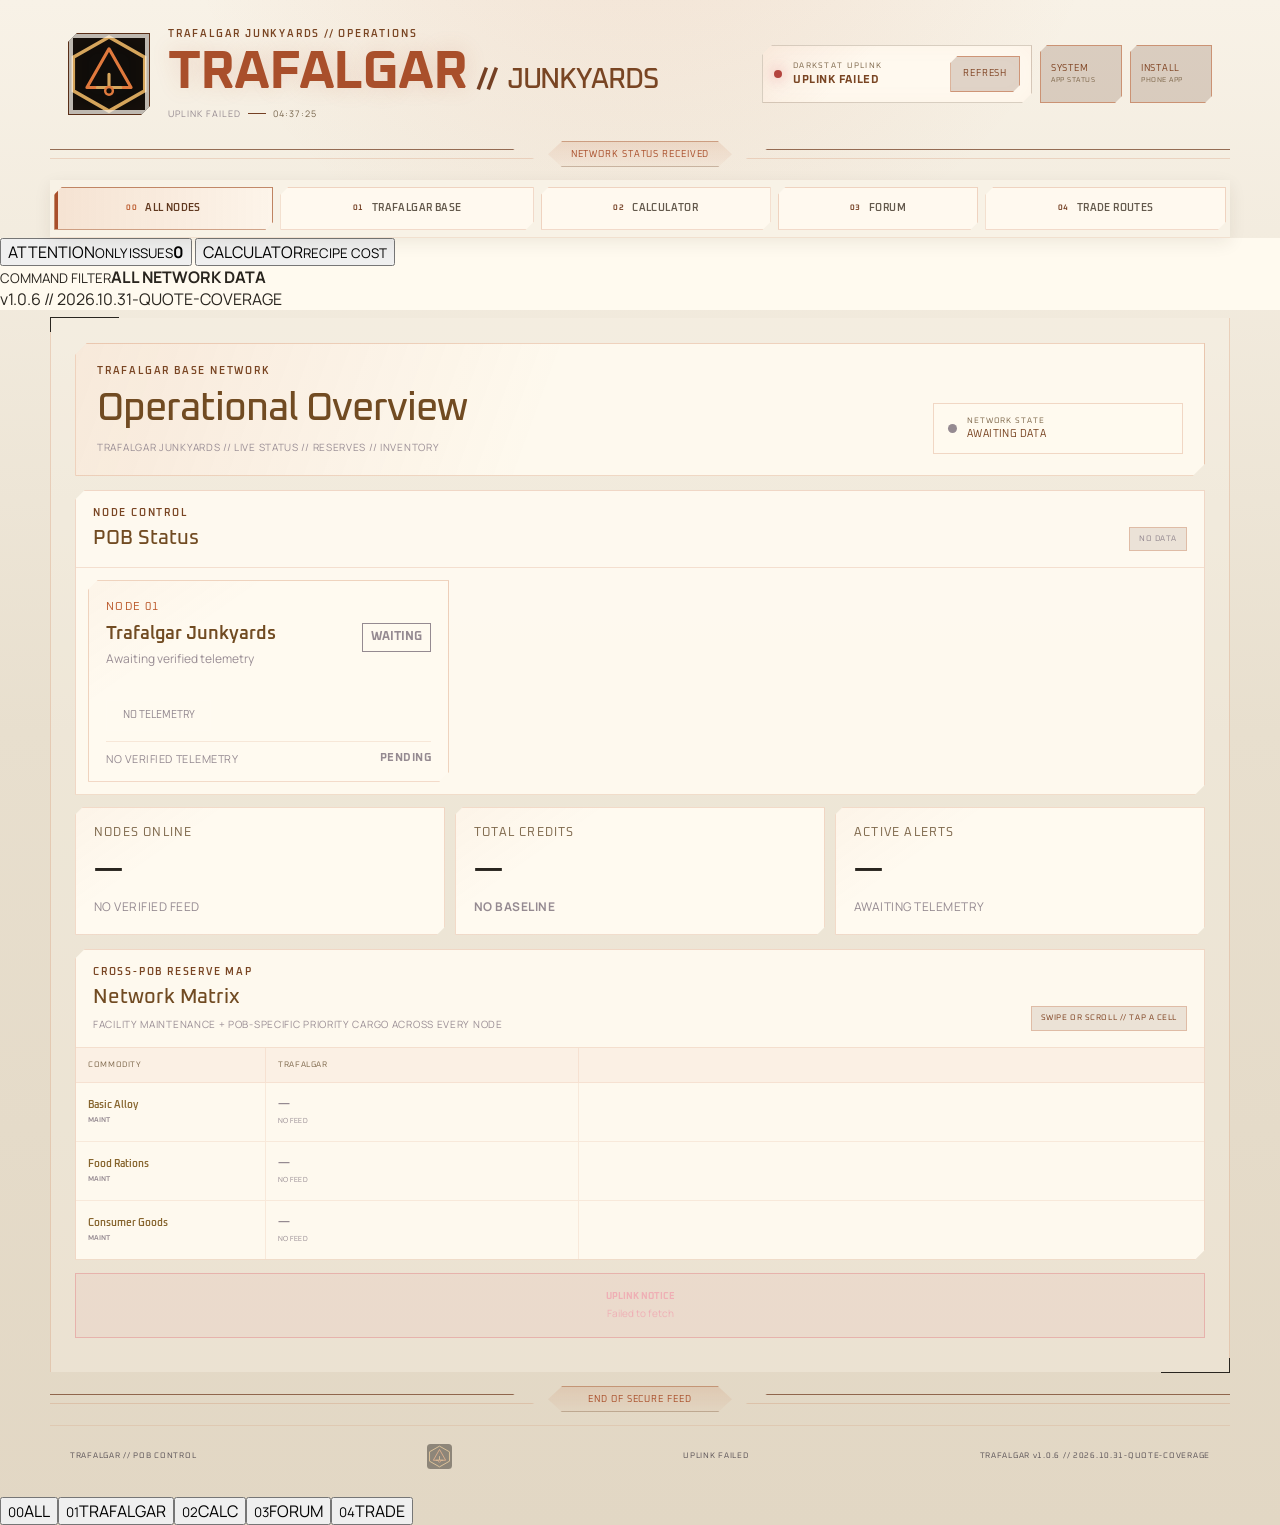
==== commit f0448e4a: "Show all quoted bases in Trade Routes" ====
--- a/index.html
+++ b/index.html
@@ -3,17 +3,16 @@
 <head>
   <meta charset="utf-8">
   <meta name="viewport" content="width=device-width,initial-scale=1,viewport-fit=cover">
-  <meta name="theme-color" content="#050506">
-  <meta name="description" content="DTR Corsair POB Network Control">
-  <meta name="application-name" content="DTR Control">
+  <meta name="theme-color" content="#100d0a">
+  <meta name="description" content="Trafalgar Junkyards operations dashboard">
+  <meta name="application-name" content="Trafalgar Control">
   <meta name="mobile-web-app-capable" content="yes">
   <meta name="apple-mobile-web-app-capable" content="yes">
   <meta name="apple-mobile-web-app-status-bar-style" content="black-translucent">
-  <meta name="apple-mobile-web-app-title" content="DTR Control">
-  <title>DTR // POB Network</title>
+  <meta name="apple-mobile-web-app-title" content="Trafalgar Control">
+  <title>Trafalgar Junkyards // POB Control</title>
   <link rel="manifest" href="./manifest.webmanifest">
-  <link rel="icon" type="image/png" sizes="64x64" href="./assets/favicon-64.png">
-  <link rel="apple-touch-icon" sizes="180x180" href="./assets/apple-touch-icon.png">
+  <link rel="icon" type="image/svg+xml" href="./assets/trafalgar-mark.svg">
   <link rel="preconnect" href="https://fonts.googleapis.com">
   <link rel="preconnect" href="https://fonts.gstatic.com" crossorigin>
   <link href="https://fonts.googleapis.com/css2?family=Manrope:wght@400;500;600;700&family=Oxanium:wght@500;600;700&display=swap" rel="stylesheet">
@@ -23,13 +22,8 @@
   <link rel="stylesheet" href="./dtr-uplink.css">
   <link rel="stylesheet" href="./dtr-responsive.css">
   <link rel="stylesheet" href="./dtr-calculator.css">
-  <link rel="stylesheet" href="./dtr-production.css">
-  <link rel="stylesheet" href="./dtr-shipyard.css">
   <link rel="stylesheet" href="./dtr-calculator-mobile.css">
   <link rel="stylesheet" href="./dtr-forum.css">
-  <link rel="stylesheet" href="./dtr-avatar.css">
-  <link rel="stylesheet" href="./dtr-trade-routes.css">
-  <link rel="stylesheet" href="./dtr-ships.css">
   <link rel="stylesheet" href="./dtr-mobile.css">
 </head>
 <body>
@@ -40,8 +34,8 @@
     <div class="brand-shell">
       <div class="brand-sigil" aria-hidden="true"></div>
       <div class="brand-copy">
-        <p class="eyebrow">CORSAIR SECURE NETWORK // DTR</p>
-        <h1><span class="brand-main">DTR</span><span class="brand-slash">//</span><span class="brand-sub">POB NETWORK</span></h1>
+        <p class="eyebrow">TRAFALGAR JUNKYARDS // OPERATIONS</p>
+        <h1><span class="brand-main">TRAFALGAR</span><span class="brand-slash">//</span><span class="brand-sub">JUNKYARDS</span></h1>
         <div class="brand-meta">
           <span id="headerFreshness" aria-live="polite">AWAITING TELEMETRY</span><i></i>
           <span id="headerClock">--:--:--</span>
@@ -56,33 +50,26 @@
         <button id="refreshButton" type="button" aria-label="Refresh Darkstat telemetry">REFRESH</button>
       </div>
       <button class="system-button" id="systemButton" type="button" aria-haspopup="dialog" aria-controls="systemPanel"><span>SYSTEM</span><small>APP STATUS</small></button>
-      <a class="system-button" id="helpButton" href="./help/guide.html" target="_blank" rel="noopener noreferrer" aria-label="Open the DTR user guide in a new tab"><span>HELP</span><small>USER GUIDE</small></a>
       <button class="install-button" id="installButton" type="button"><span>INSTALL</span><small>PHONE APP</small></button>
     </div>
   </header>
 
   <div class="transmission-rail" aria-hidden="true"><span>NETWORK STATUS RECEIVED</span></div>
 
-  <nav class="tabs" id="tabs" aria-label="DTR main sections">
-    <button class="tab active" type="button" data-view="overview"><span>01</span>POB NETWORK</button>
-    <button class="tab" type="button" data-view="trade-routes"><span>02</span>TRADE ROUTES</button>
+  <nav class="tabs" id="tabs" aria-label="Trafalgar workspace navigation">
+    <button class="tab active" type="button" data-view="overview"><span>00</span>ALL NODES</button>
+    <button class="tab" type="button" data-view="trafalgar-junkyards"><span>01</span>TRAFALGAR BASE</button>
+    <button class="tab" type="button" data-view="calculator"><span>02</span>CALCULATOR</button>
     <button class="tab" type="button" data-view="forum"><span>03</span>FORUM</button>
-    <button class="tab" type="button" data-view="calculator"><span>04</span>CALCULATOR</button>
-  </nav>
-  <nav class="dtr-pob-subtabs" id="pobTabs" aria-label="POB network views">
-    <button class="pob-tab active" type="button" data-view="overview"><span>00</span>OVERVIEW</button>
-    <button class="pob-tab" type="button" data-view="deterrence-sanctum"><span>01</span>SANCTUM</button>
-    <button class="pob-tab" type="button" data-view="ravenna-invicta"><span>02</span>INVICTA</button>
-    <button class="pob-tab" type="button" data-view="fort-torrelavega"><span>03</span>TORRELAVEGA</button>
   </nav>
 
   <main class="command-frame">
     <section id="overviewView" class="view">
       <div class="network-hero">
         <div class="network-identity">
-          <p class="section-kicker">CORSAIR BASE NETWORK</p>
+          <p class="section-kicker">TRAFALGAR BASE NETWORK</p>
           <h2>Operational Overview</h2>
-          <p class="section-subline">Three active POB nodes // maintenance // reserves // movement</p>
+          <p class="section-subline">Trafalgar Junkyards // live status // reserves // inventory</p>
         </div>
         <div class="network-state" id="networkState"><i></i><div><small>NETWORK STATE</small><strong>AWAITING DATA</strong></div></div>
       </div>
@@ -114,11 +101,6 @@
       </section>
     </section>
 
-    <section id="tradeRoutesView" class="view dtr-routes-view" hidden>
-      <div class="dtr-routes-hero"><div><p class="section-kicker">DTR TRADE INTELLIGENCE</p>
-        <h2>Trade Routes</h2><p>LOADING TRADE ROUTE PLANNER...</p></div></div>
-    </section>
-
     <section id="calculatorView" class="view calculator-view" hidden>
       <div class="calculator-empty">LOADING RECIPE CATALOG…</div>
     </section>
@@ -126,14 +108,9 @@
 
     <section id="forumView" class="view dtr-forum-view" hidden>
       <header class="dtr-forum-hero">
-        <div><p class="section-kicker">CORSAIR SECURE NETWORK // COMMUNICATIONS</p><h2>Forum Tools</h2><p>COMPOSE TRANSMISSIONS OR CREATE A FRAMED CHARACTER PORTRAIT.</p></div>
+        <div><p class="section-kicker">TRAFALGAR NETWORK // COMMUNICATIONS</p><h2>Forum Transmission Composer</h2><p>WRITE A POST, CHECK THE PREVIEW, THEN COPY THE GENERATED FORUM BB CODE.</p></div>
         <em>LOCAL DRAFTS // NO ACCOUNT REQUIRED</em>
       </header>
-      <nav class="dtr-forum-tool-tabs" aria-label="Choose a forum tool">
-        <button id="dtrForumToolComposer" type="button" data-forum-tool="composer" aria-pressed="true"><span>01</span> FORUM COMPOSER</button>
-        <button id="dtrForumToolAvatar" type="button" data-forum-tool="avatar" aria-pressed="false"><span>02</span> AVATAR FRAME</button>
-      </nav>
-      <div id="dtrForumComposerWorkspace" aria-label="Forum transmission composer">
       <p class="dtr-forum-copy-feedback" id="dtrForumCopyFeedback" role="status" aria-live="polite" hidden></p>
       <nav class="dtr-forum-lenses" role="tablist" aria-label="Forum composer views">
         <button type="button" role="tab" data-forum-lens="write" aria-controls="dtrForumWrite" aria-selected="true">01 WRITE</button>
@@ -150,8 +127,9 @@
             <label class="dtr-forum-field wide"><span>PERSONAL SENDER IMAGE / LEFT (OPTIONAL)</span><input id="dtrForum_leftImage" data-forum-field inputmode="url" type="url" placeholder="https://example.com/your-character.gif"><small>PASTE YOUR OWN CHARACTER IMAGE OR GIF URL. LEFT BLANK BY DEFAULT. SAVED WITH THE SENDER PROFILE.</small></label>
             <label class="dtr-forum-field"><span>LOCATION</span><input id="dtrForum_location" data-forum-field maxlength="150" placeholder="Origin of transmission"></label>
             <label class="dtr-forum-field"><span>RECIPIENT</span><input id="dtrForum_recipient" data-forum-field maxlength="160" placeholder="Recipient / office / organisation"></label>
+            <label class="dtr-forum-field"><span>DESTINATION</span><input id="dtrForum_destination" data-forum-field maxlength="160" placeholder="Destination / planet / station"></label>
             <label class="dtr-forum-field"><span>ENCRYPTION</span><input id="dtrForum_encryption" data-forum-field maxlength="130" placeholder="High Encryption / Open Channel / etc."></label>
-            <label class="dtr-forum-field"><span>INTERNAL DRAFT SUBJECT (OPTIONAL)</span><input id="dtrForum_subject" data-forum-field maxlength="160" placeholder="Only for organising drafts; not included in forum posts"></label>
+            <label class="dtr-forum-field"><span>SUBJECT</span><input id="dtrForum_subject" data-forum-field maxlength="160" placeholder="Used in the generated Trafalgar letterhead"></label>
             <label class="dtr-forum-field wide"><span>OPENING (OPTIONAL)</span><input id="dtrForum_opening" data-forum-field maxlength="220" placeholder="Elders, fellow Corsairs, ..."></label>
             <div class="dtr-forum-field wide">
               <label class="dtr-forum-message-label" for="dtrForum_message">MESSAGE</label>
@@ -169,10 +147,10 @@
             <label class="dtr-forum-field"><span>DRAFT NAME</span><input id="dtrForum_draftName" data-forum-field maxlength="100" placeholder="For your local draft archive"></label>
             <details class="dtr-forum-advanced">
               <summary>VISUAL SETTINGS // IMAGE URLS</summary>
-              <p class="dtr-forum-image-note">The top banner and footer are optional. The personal sender image is set above. The DTR serpent crest on the right is permanent and cannot be replaced.</p>
+              <p class="dtr-forum-image-note">All artwork is optional. Add a sender image, banner or footer if your post needs one.</p>
               <div class="dtr-forum-fields">
                 <label class="dtr-forum-field wide"><span>TOP BANNER</span><input id="dtrForum_topImage" data-forum-field inputmode="url" placeholder="https://..."></label>
-                <div class="dtr-forum-field dtr-forum-fixed-crest" aria-label="Fixed DTR serpent logo on right"><strong>DTR SERPENT CREST / RIGHT (FIXED)</strong><img src="https://i.imgur.com/QFFOGWY.png" alt="Red DTR Corsair serpent emblem" loading="lazy"><small>ALWAYS SHOWN ON THE RIGHT OF THE MESSAGE HEADER.</small></div>
+                <label class="dtr-forum-field wide"><span>RIGHT-SIDE IMAGE</span><input id="dtrForum_rightImage" data-forum-field inputmode="url" placeholder="https://..."><small>OPTIONAL IMAGE SHOWN ON THE RIGHT OF THE MESSAGE HEADER.</small></label>
                 <label class="dtr-forum-field wide"><span>FOOTER IMAGE</span><input id="dtrForum_footerImage" data-forum-field inputmode="url" placeholder="https://..."></label>
               </div>
             </details>
@@ -204,37 +182,6 @@
           <div class="dtr-forum-actions"><button type="button" class="primary" data-forum-action="copy">COPY BB CODE</button></div>
         </section>
       </div>
-      </div>
-      <section class="dtr-avatar-tool" aria-label="Forum avatar frame tool" id="dtrAvatarTool" hidden>
-        <header class="dtr-avatar-header"><div><small>FORUM TOOLS // PORTRAIT EDITOR</small><h3>Avatar Frame Tool</h3>
-          <p>Upload a portrait, position it beneath the DTR frame and export a finished forum avatar.</p></div><span>200 × 233 PX</span></header>
-        <div class="dtr-avatar-layout">
-          <div class="dtr-avatar-preview"><canvas id="dtrAvatarCanvas" width="200" height="233" aria-label="Draggable DTR avatar preview"></canvas>
-            <small>DRAG THE PORTRAIT TO REPOSITION</small></div>
-          <div class="dtr-avatar-controls">
-            <label class="dtr-avatar-upload"><span>UPLOAD PORTRAIT</span><input id="dtrAvatarFile" type="file" accept="image/png,image/jpeg,image/webp"></label>
-            <div class="dtr-avatar-fit-actions" role="group" aria-label="Portrait sizing">
-              <button id="dtrAvatarFit" type="button" disabled>FIT IMAGE <small>SHOW WHOLE PORTRAIT</small></button>
-              <button id="dtrAvatarFill" type="button" disabled>FILL FRAME <small>COVER THE FRAME</small></button>
-            </div>
-            <label for="dtrAvatarZoom">ZOOM <output id="dtrAvatarZoomValue" for="dtrAvatarZoom">100%</output>
-              <input id="dtrAvatarZoom" type="range" min="0.02" max="4" step=".01" value="1" aria-label="Portrait zoom 2 to 400 percent"></label>
-            <div class="dtr-avatar-move">
-              <span>FINE POSITIONING <small>OR DRAG THE IMAGE</small></span>
-              <div class="dtr-avatar-nudge" role="group" aria-label="Move portrait">
-                <button type="button" data-avatar-nudge="left" aria-label="Move portrait left" disabled>←</button>
-                <button type="button" data-avatar-nudge="up" aria-label="Move portrait up" disabled>↑</button>
-                <button type="button" data-avatar-nudge="down" aria-label="Move portrait down" disabled>↓</button>
-                <button type="button" data-avatar-nudge="right" aria-label="Move portrait right" disabled>→</button>
-              </div>
-            </div>
-            <div class="dtr-avatar-actions"><button id="dtrAvatarReset" type="button" disabled>RESET POSITION</button>
-              <button id="dtrAvatarDownload" class="primary" type="button" disabled>DOWNLOAD PNG</button></div>
-            <p id="dtrAvatarStatus" role="status">LOADING DTR FRAME...</p>
-            <p class="dtr-avatar-note">FIT shows the entire picture on a dark background; FILL covers the frame. Drag or use the arrows to reposition. Your image stays on this device. Export: original 200 × 233 px PNG.</p>
-          </div>
-        </div>
-      </section>
     </section>
 
     <section id="detailView" class="view" hidden>
@@ -262,28 +209,10 @@
 
       <section class="maintenance-panel">
         <div class="section-head compact">
-          <div><p class="section-kicker">FACILITY MAINTENANCE</p><h3>Daily Operating Reserves</h3><p class="section-subline">Basic Alloy // Food Rations // Consumer Goods</p></div>
+          <div><p class="section-kicker">FACILITY MAINTENANCE</p><h3>Operating Reserves</h3><p class="section-subline">Live commodity limits where reported // no inferred thresholds</p></div>
           <span class="facility-state" id="facilityState">CHECKING</span>
         </div>
         <div class="maintenance-grid" id="maintenanceGrid"></div>
-      </section>
-
-      <section class="production-panel" id="productionPanel" hidden>
-        <div class="section-head compact">
-          <div><p class="section-kicker">TORRELAVEGA PRODUCTION</p><h3>Production Modules</h3><p class="section-subline">Wildcat Gold // Basic Alloy // live material capacity</p></div>
-          <span class="production-state" id="productionState">CHECKING</span>
-        </div>
-        <div id="productionGrid"></div>
-      </section>
-
-      <section class="dtr-yard-panel" id="shipyardPanel" hidden>
-        <div class="section-head compact">
-          <div><p class="section-kicker">INVICTA // CAPITAL ASSEMBLY</p><h3>Shipyard Control</h3>
-            <p class="section-subline">Murmillo // Legate // Consul // Archon // live inventory &amp; build requirements</p></div>
-          <span class="dtr-yard-state" id="shipyardState">CHECKING</span>
-        </div>
-        <div class="dtr-yard-hulls" id="shipyardHulls" role="group" aria-label="Select an Invicta shipyard hull"></div>
-        <div class="dtr-yard-detail" id="shipyardDetails" aria-live="polite"></div>
       </section>
 
       <section class="watch-panel">
@@ -321,11 +250,11 @@
   </main>
 
   <div class="transmission-rail transmission-rail-end" aria-hidden="true"><span>END OF SECURE FEED</span></div>
-  <footer><span>DTR // CORSAIR POB NETWORK</span><span class="footer-sigil" aria-hidden="true"></span><span id="footerState">AWAITING TELEMETRY</span></footer>
+  <footer><span>TRAFALGAR // POB CONTROL</span><span class="footer-sigil" aria-hidden="true"></span><span id="footerState">AWAITING TELEMETRY</span></footer>
 
   <aside class="system-overlay" id="systemPanel" role="dialog" aria-modal="true" aria-labelledby="systemTitle" hidden>
     <section class="system-sheet">
-      <header><div><small>DTR NETWORK DIAGNOSTICS</small><strong id="systemTitle">SYSTEM CHECK</strong></div><button id="systemClose" type="button">CLOSE</button></header>
+      <header><div><small>TRAFALGAR NETWORK DIAGNOSTICS</small><strong id="systemTitle">SYSTEM CHECK</strong></div><button id="systemClose" type="button">CLOSE</button></header>
       <div class="system-overall" id="systemOverall"><i></i><div><strong>CHECKING</strong><span>Collecting app status.</span></div></div>
       <div class="system-grid" id="systemGrid"></div>
       <div class="system-actions"><button id="systemRefresh" type="button">RUN CHECK</button><button id="systemInstall" type="button">INSTALL APP</button></div>
@@ -333,7 +262,7 @@
   </aside>
 
   <aside class="install-sheet" id="installSheet" role="dialog" aria-modal="true" aria-labelledby="installTitle" hidden>
-    <div><small>DTR COMMAND APP</small><strong id="installTitle">INSTALL ON THIS DEVICE</strong><span id="installMessage">Add DTR to your home screen.</span></div>
+    <div><small>TRAFALGAR COMMAND APP</small><strong id="installTitle">INSTALL ON THIS DEVICE</strong><span id="installMessage">Add Trafalgar Control to your home screen.</span></div>
     <div class="install-actions"><button id="installPrimary" type="button">INSTALL</button><button id="installClose" type="button">LATER</button></div>
   </aside>
 
@@ -342,12 +271,10 @@
   <script src="./app.js"></script>
   <script src="./dtr-procurement-prices.js"></script>
   <script src="./dtr-calculator.js"></script>
-  <script src="./dtr-production.js"></script>
-  <script src="./dtr-shipyard.js"></script>
   <script src="./dtr-forum.js"></script>
-  <script src="./dtr-avatar.js"></script>
   <script src="./dtr-quality.js"></script>
   <script src="./dtr-uplink.js"></script>
-  <script type="module" src="./dtr-trade-routes.mjs"></script>
+  <script src="./dtr-trade-routes.js?v=marketwide12"></script>
 </body>
 </html>
+
--- a/dtr-mobile.css
+++ b/dtr-mobile.css
@@ -52,6 +52,24 @@
   .tab {
     min-height: 46px;
     scroll-snap-align: start;
+  }
+
+  .dtr-mobile-nav {
+    display: flex;
+    justify-content: space-around;
+    gap: 4px;
+    overflow-x: auto;
+    overscroll-behavior-inline: contain;
+    scrollbar-width: thin;
+    scroll-snap-type: x proximity;
+    -webkit-overflow-scrolling: touch;
+  }
+
+  .dtr-mobile-nav > button {
+    flex: 1 0 62px;
+    max-width: 132px;
+    scroll-snap-align: center;
+    touch-action: manipulation;
   }
 
   .command-frame {
